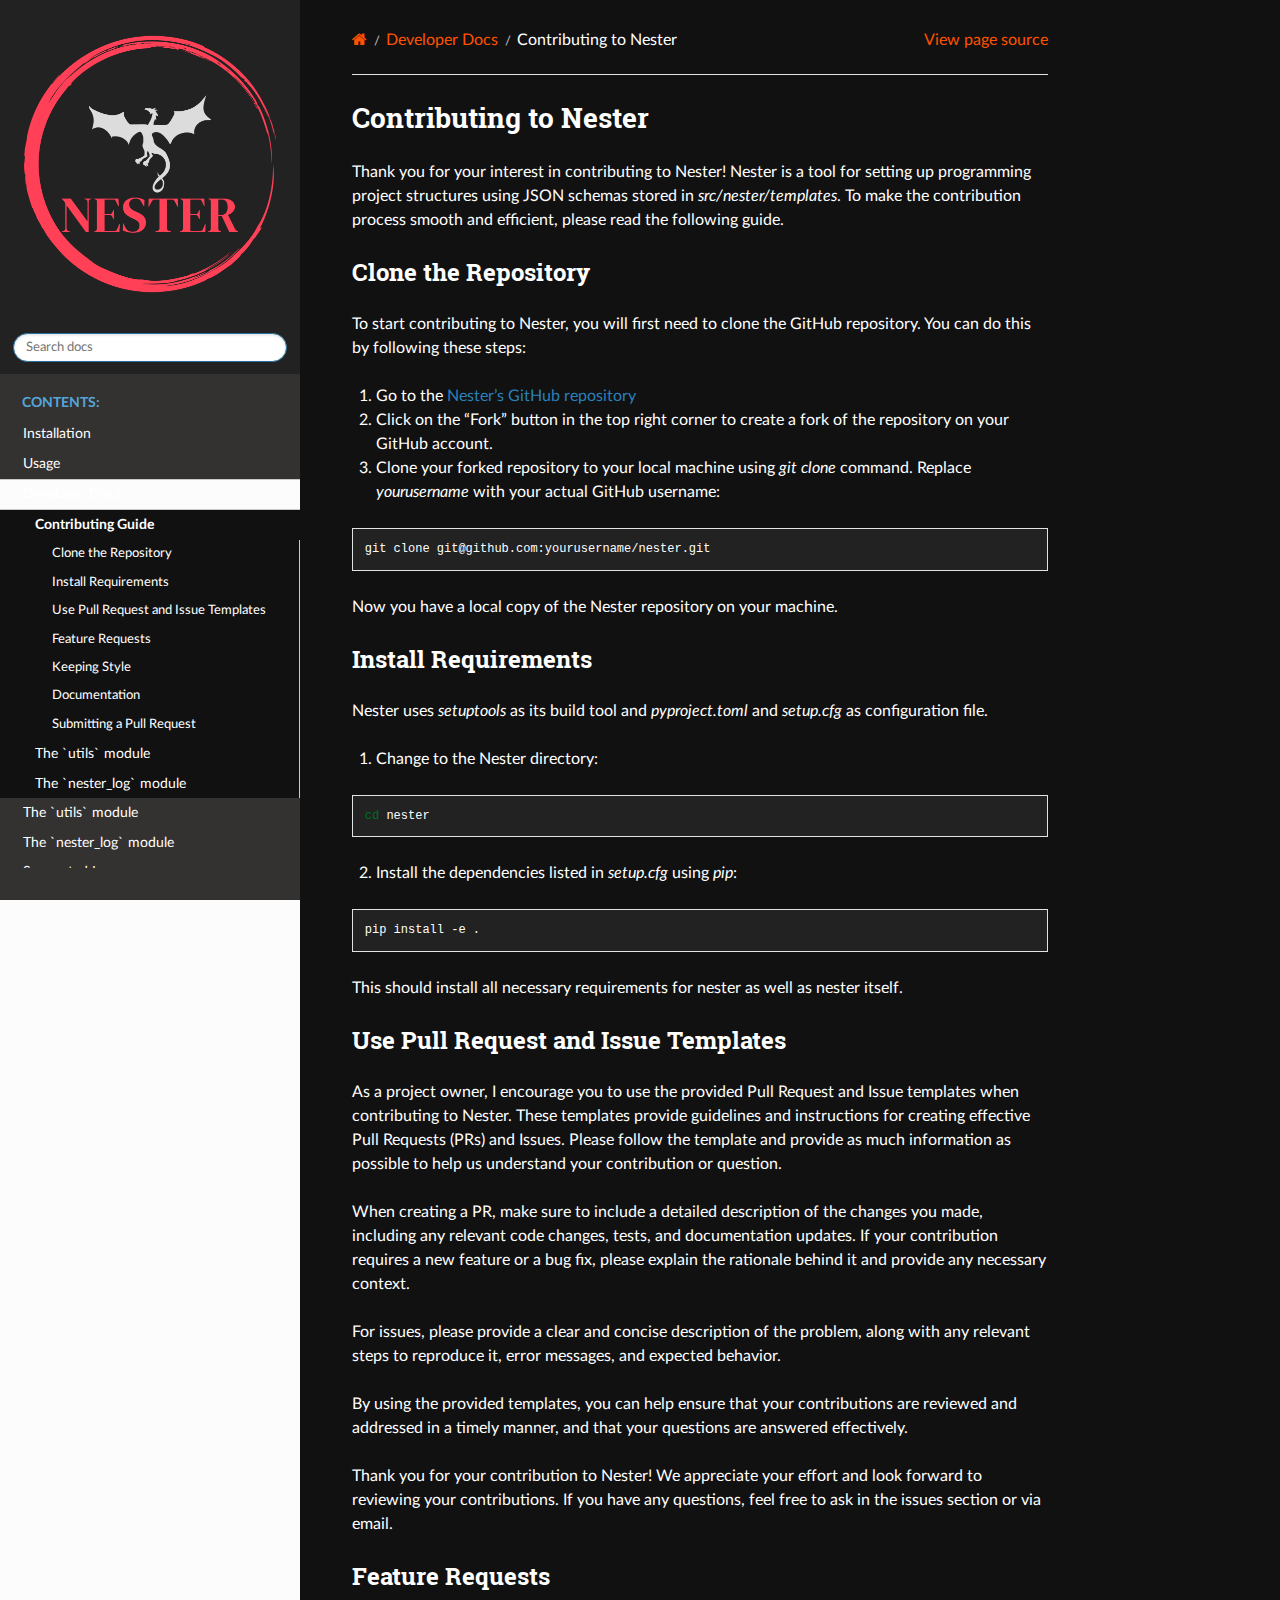
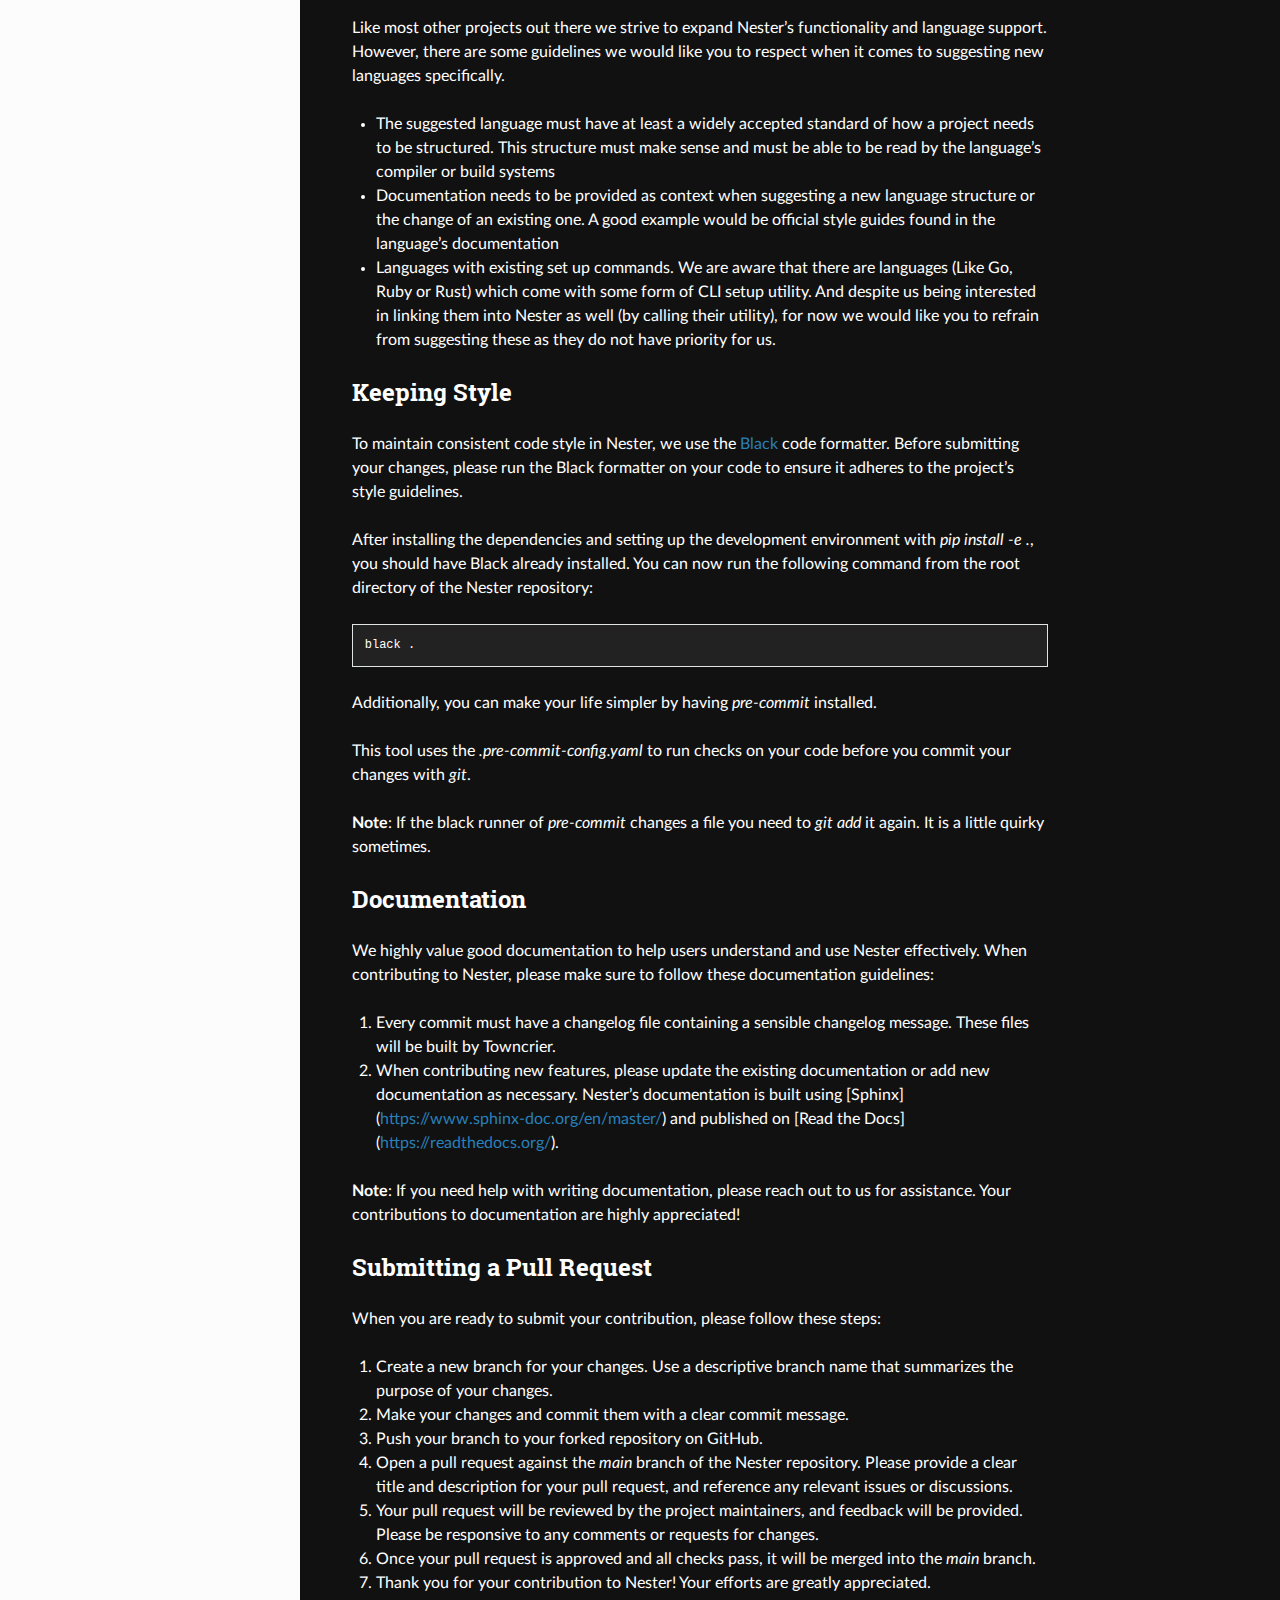
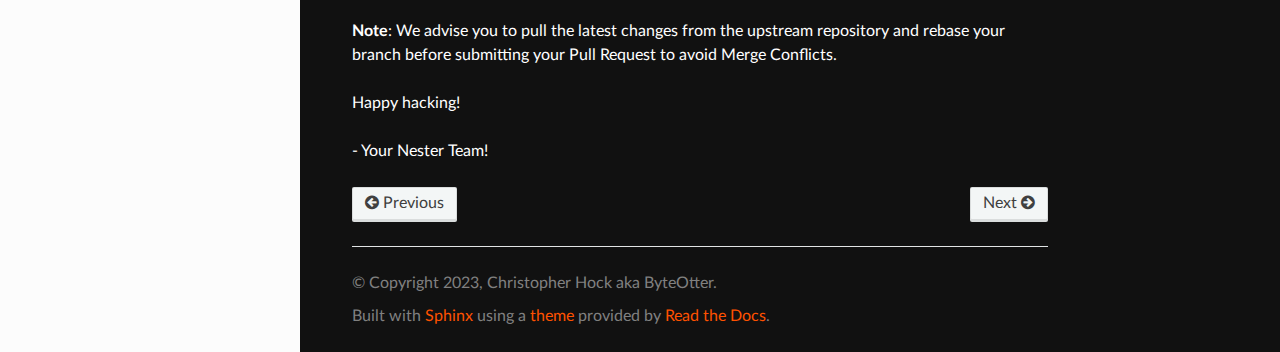
==== docs/_build/html/contributing.html @ 660e80e6 "update dev docs" ====
<!DOCTYPE html>
<html class="writer-html5" lang="en" >
<head>
  <meta charset="utf-8" /><meta name="generator" content="Docutils 0.18.1: http://docutils.sourceforge.net/" />

  <meta name="viewport" content="width=device-width, initial-scale=1.0" />
  <title>Contributing to Nester &mdash; Nester  documentation</title>
      <link rel="stylesheet" href="_static/pygments.css" type="text/css" />
      <link rel="stylesheet" href="_static/css/theme.css" type="text/css" />
      <link rel="stylesheet" href="_static/css/custom.css" type="text/css" />
  <!--[if lt IE 9]>
    <script src="_static/js/html5shiv.min.js"></script>
  <![endif]-->
  
        <script data-url_root="./" id="documentation_options" src="_static/documentation_options.js"></script>
        <script src="_static/doctools.js"></script>
        <script src="_static/sphinx_highlight.js"></script>
    <script src="_static/js/theme.js"></script>
    <link rel="index" title="Index" href="genindex.html" />
    <link rel="search" title="Search" href="search.html" />
    <link rel="next" title="The Utils module" href="source/utils.html" />
    <link rel="prev" title="Developer Docs" href="dev_docs.html" /> 
</head>

<body class="wy-body-for-nav"> 
  <div class="wy-grid-for-nav">
    <nav data-toggle="wy-nav-shift" class="wy-nav-side">
      <div class="wy-side-scroll">
        <div class="wy-side-nav-search" >

          
          
          <a href="index.html">
            
              <img src="_static/index_logo.png" class="logo" alt="Logo"/>
          </a>
<div role="search">
  <form id="rtd-search-form" class="wy-form" action="search.html" method="get">
    <input type="text" name="q" placeholder="Search docs" aria-label="Search docs" />
    <input type="hidden" name="check_keywords" value="yes" />
    <input type="hidden" name="area" value="default" />
  </form>
</div>
        </div><div class="wy-menu wy-menu-vertical" data-spy="affix" role="navigation" aria-label="Navigation menu">
              <p class="caption" role="heading"><span class="caption-text">Contents:</span></p>
<ul class="current">
<li class="toctree-l1"><a class="reference internal" href="installation_guide.html">Installation</a></li>
<li class="toctree-l1"><a class="reference internal" href="usage_guide.html">Usage</a></li>
<li class="toctree-l1 current"><a class="reference internal" href="dev_docs.html">Developer Docs</a><ul class="current">
<li class="toctree-l2 current"><a class="current reference internal" href="#"> Contributing Guide</a><ul>
<li class="toctree-l3"><a class="reference internal" href="#clone-the-repository">Clone the Repository</a></li>
<li class="toctree-l3"><a class="reference internal" href="#install-requirements">Install Requirements</a></li>
<li class="toctree-l3"><a class="reference internal" href="#use-pull-request-and-issue-templates">Use Pull Request and Issue Templates</a></li>
<li class="toctree-l3"><a class="reference internal" href="#feature-requests">Feature Requests</a></li>
<li class="toctree-l3"><a class="reference internal" href="#keeping-style">Keeping Style</a></li>
<li class="toctree-l3"><a class="reference internal" href="#documentation">Documentation</a></li>
<li class="toctree-l3"><a class="reference internal" href="#submitting-a-pull-request">Submitting a Pull Request</a></li>
</ul>
</li>
<li class="toctree-l2"><a class="reference internal" href="source/utils.html"> The `utils` module</a></li>
<li class="toctree-l2"><a class="reference internal" href="source/logging.html"> The `nester_log` module</a></li>
</ul>
</li>
<li class="toctree-l1"><a class="reference internal" href="source/utils.html">   The `utils` module</a></li>
<li class="toctree-l1"><a class="reference internal" href="source/logging.html">   The `nester_log` module</a></li>
<li class="toctree-l1"><a class="reference internal" href="supported_languages.html">Supported Languages</a></li>
</ul>

        </div>
      </div>
    </nav>

    <section data-toggle="wy-nav-shift" class="wy-nav-content-wrap"><nav class="wy-nav-top" aria-label="Mobile navigation menu" >
          <i data-toggle="wy-nav-top" class="fa fa-bars"></i>
          <a href="index.html">Nester</a>
      </nav>

      <div class="wy-nav-content">
        <div class="rst-content">
          <div role="navigation" aria-label="Page navigation">
  <ul class="wy-breadcrumbs">
      <li><a href="index.html" class="icon icon-home" aria-label="Home"></a></li>
          <li class="breadcrumb-item"><a href="dev_docs.html">Developer Docs</a></li>
      <li class="breadcrumb-item active">Contributing to Nester</li>
      <li class="wy-breadcrumbs-aside">
            <a href="_sources/contributing.rst.txt" rel="nofollow"> View page source</a>
      </li>
  </ul>
  <hr/>
</div>
          <div role="main" class="document" itemscope="itemscope" itemtype="http://schema.org/Article">
           <div itemprop="articleBody">
             
  <section id="contributing-to-nester">
<span id="nester-contributing"></span><h1>Contributing to Nester<a class="headerlink" href="#contributing-to-nester" title="Permalink to this heading"></a></h1>
<p>Thank you for your interest in contributing to Nester! Nester is a tool for setting up programming project structures using JSON schemas stored in <cite>src/nester/templates</cite>. To make the contribution process smooth and efficient, please read the following guide.</p>
<section id="clone-the-repository">
<h2>Clone the Repository<a class="headerlink" href="#clone-the-repository" title="Permalink to this heading"></a></h2>
<p>To start contributing to Nester, you will first need to clone the GitHub repository. You can do this by following these steps:</p>
<ol class="arabic simple">
<li><p>Go to the <a class="reference external" href="https://github.com/ByteOtter/nester">Nester’s GitHub repository</a></p></li>
<li><p>Click on the “Fork” button in the top right corner to create a fork of the repository on your GitHub account.</p></li>
<li><p>Clone your forked repository to your local machine using <cite>git clone</cite> command. Replace <cite>yourusername</cite> with your actual GitHub username:</p></li>
</ol>
<div class="highlight-bash notranslate"><div class="highlight"><pre><span></span>git<span class="w"> </span>clone<span class="w"> </span>git@github.com:yourusername/nester.git
</pre></div>
</div>
<p>Now you have a local copy of the Nester repository on your machine.</p>
</section>
<section id="install-requirements">
<h2>Install Requirements<a class="headerlink" href="#install-requirements" title="Permalink to this heading"></a></h2>
<p>Nester uses <cite>setuptools</cite> as its build tool and <cite>pyproject.toml</cite> and <cite>setup.cfg</cite> as configuration file.</p>
<ol class="arabic simple">
<li><p>Change to the Nester directory:</p></li>
</ol>
<div class="highlight-shell notranslate"><div class="highlight"><pre><span></span><span class="nb">cd</span><span class="w"> </span>nester
</pre></div>
</div>
<ol class="arabic simple" start="2">
<li><p>Install the dependencies listed in <cite>setup.cfg</cite> using <cite>pip</cite>:</p></li>
</ol>
<div class="highlight-shell notranslate"><div class="highlight"><pre><span></span>pip<span class="w"> </span>install<span class="w"> </span>-e<span class="w"> </span>.
</pre></div>
</div>
<p>This should install all necessary requirements for nester as well as nester itself.</p>
</section>
<section id="use-pull-request-and-issue-templates">
<h2>Use Pull Request and Issue Templates<a class="headerlink" href="#use-pull-request-and-issue-templates" title="Permalink to this heading"></a></h2>
<p>As a project owner, I encourage you to use the provided Pull Request and Issue templates when contributing to Nester. These templates provide guidelines and instructions for creating effective Pull Requests (PRs) and Issues. Please follow the template and provide as much information as possible to help us understand your contribution or question.</p>
<p>When creating a PR, make sure to include a detailed description of the changes you made, including any relevant code changes, tests, and documentation updates. If your contribution requires a new feature or a bug fix, please explain the rationale behind it and provide any necessary context.</p>
<p>For issues, please provide a clear and concise description of the problem, along with any relevant steps to reproduce it, error messages, and expected behavior.</p>
<p>By using the provided templates, you can help ensure that your contributions are reviewed and addressed in a timely manner, and that your questions are answered effectively.</p>
<p>Thank you for your contribution to Nester! We appreciate your effort and look forward to reviewing your contributions. If you have any questions, feel free to ask in the issues section or via email.</p>
</section>
<section id="feature-requests">
<h2>Feature Requests<a class="headerlink" href="#feature-requests" title="Permalink to this heading"></a></h2>
<p>Like most other projects out there we strive to expand Nester’s functionality and language support. However, there are some guidelines we would like you to respect when it comes to suggesting new languages specifically.</p>
<ul class="simple">
<li><p>The suggested language must have at least a widely accepted standard of how a project needs to be structured. This structure must make sense and must be able to be read by the language’s compiler or build systems</p></li>
<li><p>Documentation needs to be provided as context when suggesting a new language structure or the change of an existing one. A good example would be official style guides found in the language’s documentation</p></li>
<li><p>Languages with existing set up commands. We are aware that there are languages (Like Go, Ruby or Rust) which come with some form of CLI setup utility. And despite us being interested in linking them into Nester as well (by calling their utility), for now we would like you to refrain from suggesting these as they do not have priority for us.</p></li>
</ul>
</section>
<section id="keeping-style">
<h2>Keeping Style<a class="headerlink" href="#keeping-style" title="Permalink to this heading"></a></h2>
<p>To maintain consistent code style in Nester, we use the <a class="reference external" href="https://black.readthedocs.io/en/stable/index.html">Black</a> code formatter. Before submitting your changes, please run the Black formatter on your code to ensure it adheres to the project’s style guidelines.</p>
<p>After installing the dependencies and setting up the development environment with <cite>pip install -e .</cite>, you should have Black already installed. You can now run the following command from the root directory of the Nester repository:</p>
<div class="highlight-shell notranslate"><div class="highlight"><pre><span></span>black<span class="w"> </span>.
</pre></div>
</div>
<p>Additionally, you can make your life simpler by having <cite>pre-commit</cite> installed.</p>
<p>This tool uses the <cite>.pre-commit-config.yaml</cite> to run checks on your code before you commit your changes with <cite>git</cite>.</p>
<p><strong>Note</strong>: If the black runner of <cite>pre-commit</cite> changes a file you need to <cite>git add</cite> it again. It is a little quirky sometimes.</p>
</section>
<section id="documentation">
<h2>Documentation<a class="headerlink" href="#documentation" title="Permalink to this heading"></a></h2>
<p>We highly value good documentation to help users understand and use Nester effectively. When contributing to Nester, please make sure to follow these documentation guidelines:</p>
<ol class="arabic simple">
<li><p>Every commit must have a changelog file containing a sensible changelog message. These files will be built by Towncrier.</p></li>
<li><p>When contributing new features, please update the existing documentation or add new documentation as necessary. Nester’s documentation is built using [Sphinx](<a class="reference external" href="https://www.sphinx-doc.org/en/master/">https://www.sphinx-doc.org/en/master/</a>) and published on [Read the Docs](<a class="reference external" href="https://readthedocs.org/">https://readthedocs.org/</a>).</p></li>
</ol>
<p><strong>Note</strong>: If you need help with writing documentation, please reach out to us for assistance. Your contributions to documentation are highly appreciated!</p>
</section>
<section id="submitting-a-pull-request">
<h2>Submitting a Pull Request<a class="headerlink" href="#submitting-a-pull-request" title="Permalink to this heading"></a></h2>
<p>When you are ready to submit your contribution, please follow these steps:</p>
<ol class="arabic simple">
<li><p>Create a new branch for your changes. Use a descriptive branch name that summarizes the purpose of your changes.</p></li>
<li><p>Make your changes and commit them with a clear commit message.</p></li>
<li><p>Push your branch to your forked repository on GitHub.</p></li>
<li><p>Open a pull request against the <cite>main</cite> branch of the Nester repository. Please provide a clear title and description for your pull request, and reference any relevant issues or discussions.</p></li>
<li><p>Your pull request will be reviewed by the project maintainers, and feedback will be provided. Please be responsive to any comments or requests for changes.</p></li>
<li><p>Once your pull request is approved and all checks pass, it will be merged into the <cite>main</cite> branch.</p></li>
<li><p>Thank you for your contribution to Nester! Your efforts are greatly appreciated.</p></li>
</ol>
<p><strong>Note</strong>: We advise you to pull the latest changes from the upstream repository and rebase your branch before submitting your Pull Request to avoid Merge Conflicts.</p>
<p>Happy hacking!</p>
<p>- Your Nester Team!</p>
</section>
</section>


           </div>
          </div>
          <footer><div class="rst-footer-buttons" role="navigation" aria-label="Footer">
        <a href="dev_docs.html" class="btn btn-neutral float-left" title="Developer Docs" accesskey="p" rel="prev"><span class="fa fa-arrow-circle-left" aria-hidden="true"></span> Previous</a>
        <a href="source/utils.html" class="btn btn-neutral float-right" title="The Utils module" accesskey="n" rel="next">Next <span class="fa fa-arrow-circle-right" aria-hidden="true"></span></a>
    </div>

  <hr/>

  <div role="contentinfo">
    <p>&#169; Copyright 2023, Christopher Hock aka ByteOtter.</p>
  </div>

  Built with <a href="https://www.sphinx-doc.org/">Sphinx</a> using a
    <a href="https://github.com/readthedocs/sphinx_rtd_theme">theme</a>
    provided by <a href="https://readthedocs.org">Read the Docs</a>.
   

</footer>
        </div>
      </div>
    </section>
  </div>
  <script>
      jQuery(function () {
          SphinxRtdTheme.Navigation.enable(true);
      });
  </script> 

</body>
</html>
---- docs/_build/html/_static/pygments.css ----
pre { line-height: 125%; }
td.linenos .normal { color: inherit; background-color: transparent; padding-left: 5px; padding-right: 5px; }
span.linenos { color: inherit; background-color: transparent; padding-left: 5px; padding-right: 5px; }
td.linenos .special { color: #000000; background-color: #ffffc0; padding-left: 5px; padding-right: 5px; }
span.linenos.special { color: #000000; background-color: #ffffc0; padding-left: 5px; padding-right: 5px; }
.highlight .hll { background-color: #ffffcc }
.highlight { background: #eeffcc; }
.highlight .c { color: #408090; font-style: italic } /* Comment */
.highlight .err { border: 1px solid #FF0000 } /* Error */
.highlight .k { color: #007020; font-weight: bold } /* Keyword */
.highlight .o { color: #666666 } /* Operator */
.highlight .ch { color: #408090; font-style: italic } /* Comment.Hashbang */
.highlight .cm { color: #408090; font-style: italic } /* Comment.Multiline */
.highlight .cp { color: #007020 } /* Comment.Preproc */
.highlight .cpf { color: #408090; font-style: italic } /* Comment.PreprocFile */
.highlight .c1 { color: #408090; font-style: italic } /* Comment.Single */
.highlight .cs { color: #408090; background-color: #fff0f0 } /* Comment.Special */
.highlight .gd { color: #A00000 } /* Generic.Deleted */
.highlight .ge { font-style: italic } /* Generic.Emph */
.highlight .gr { color: #FF0000 } /* Generic.Error */
.highlight .gh { color: #000080; font-weight: bold } /* Generic.Heading */
.highlight .gi { color: #00A000 } /* Generic.Inserted */
.highlight .go { color: #333333 } /* Generic.Output */
.highlight .gp { color: #c65d09; font-weight: bold } /* Generic.Prompt */
.highlight .gs { font-weight: bold } /* Generic.Strong */
.highlight .gu { color: #800080; font-weight: bold } /* Generic.Subheading */
.highlight .gt { color: #0044DD } /* Generic.Traceback */
.highlight .kc { color: #007020; font-weight: bold } /* Keyword.Constant */
.highlight .kd { color: #007020; font-weight: bold } /* Keyword.Declaration */
.highlight .kn { color: #007020; font-weight: bold } /* Keyword.Namespace */
.highlight .kp { color: #007020 } /* Keyword.Pseudo */
.highlight .kr { color: #007020; font-weight: bold } /* Keyword.Reserved */
.highlight .kt { color: #902000 } /* Keyword.Type */
.highlight .m { color: #208050 } /* Literal.Number */
.highlight .s { color: #4070a0 } /* Literal.String */
.highlight .na { color: #4070a0 } /* Name.Attribute */
.highlight .nb { color: #007020 } /* Name.Builtin */
.highlight .nc { color: #0e84b5; font-weight: bold } /* Name.Class */
.highlight .no { color: #60add5 } /* Name.Constant */
.highlight .nd { color: #555555; font-weight: bold } /* Name.Decorator */
.highlight .ni { color: #d55537; font-weight: bold } /* Name.Entity */
.highlight .ne { color: #007020 } /* Name.Exception */
.highlight .nf { color: #06287e } /* Name.Function */
.highlight .nl { color: #002070; font-weight: bold } /* Name.Label */
.highlight .nn { color: #0e84b5; font-weight: bold } /* Name.Namespace */
.highlight .nt { color: #062873; font-weight: bold } /* Name.Tag */
.highlight .nv { color: #bb60d5 } /* Name.Variable */
.highlight .ow { color: #007020; font-weight: bold } /* Operator.Word */
.highlight .w { color: #bbbbbb } /* Text.Whitespace */
.highlight .mb { color: #208050 } /* Literal.Number.Bin */
.highlight .mf { color: #208050 } /* Literal.Number.Float */
.highlight .mh { color: #208050 } /* Literal.Number.Hex */
.highlight .mi { color: #208050 } /* Literal.Number.Integer */
.highlight .mo { color: #208050 } /* Literal.Number.Oct */
.highlight .sa { color: #4070a0 } /* Literal.String.Affix */
.highlight .sb { color: #4070a0 } /* Literal.String.Backtick */
.highlight .sc { color: #4070a0 } /* Literal.String.Char */
.highlight .dl { color: #4070a0 } /* Literal.String.Delimiter */
.highlight .sd { color: #4070a0; font-style: italic } /* Literal.String.Doc */
.highlight .s2 { color: #4070a0 } /* Literal.String.Double */
.highlight .se { color: #4070a0; font-weight: bold } /* Literal.String.Escape */
.highlight .sh { color: #4070a0 } /* Literal.String.Heredoc */
.highlight .si { color: #70a0d0; font-style: italic } /* Literal.String.Interpol */
.highlight .sx { color: #c65d09 } /* Literal.String.Other */
.highlight .sr { color: #235388 } /* Literal.String.Regex */
.highlight .s1 { color: #4070a0 } /* Literal.String.Single */
.highlight .ss { color: #517918 } /* Literal.String.Symbol */
.highlight .bp { color: #007020 } /* Name.Builtin.Pseudo */
.highlight .fm { color: #06287e } /* Name.Function.Magic */
.highlight .vc { color: #bb60d5 } /* Name.Variable.Class */
.highlight .vg { color: #bb60d5 } /* Name.Variable.Global */
.highlight .vi { color: #bb60d5 } /* Name.Variable.Instance */
.highlight .vm { color: #bb60d5 } /* Name.Variable.Magic */
.highlight .il { color: #208050 } /* Literal.Number.Integer.Long */
---- docs/_build/html/_static/css/theme.css ----
html{box-sizing:border-box}*,:after,:before{box-sizing:inherit}article,aside,details,figcaption,figure,footer,header,hgroup,nav,section{display:block}audio,canvas,video{display:inline-block;*display:inline;*zoom:1}[hidden],audio:not([controls]){display:none}*{-webkit-box-sizing:border-box;-moz-box-sizing:border-box;box-sizing:border-box}html{font-size:100%;-webkit-text-size-adjust:100%;-ms-text-size-adjust:100%}body{margin:0}a:active,a:hover{outline:0}abbr[title]{border-bottom:1px dotted}b,strong{font-weight:700}blockquote{margin:0}dfn{font-style:italic}ins{background:#ff9;text-decoration:none}ins,mark{color:#000}mark{background:#ff0;font-style:italic;font-weight:700}.rst-content code,.rst-content tt,code,kbd,pre,samp{font-family:monospace,serif;_font-family:courier new,monospace;font-size:1em}pre{white-space:pre}q{quotes:none}q:after,q:before{content:"";content:none}small{font-size:85%}sub,sup{font-size:75%;line-height:0;position:relative;vertical-align:baseline}sup{top:-.5em}sub{bottom:-.25em}dl,ol,ul{margin:0;padding:0;list-style:none;list-style-image:none}li{list-style:none}dd{margin:0}img{border:0;-ms-interpolation-mode:bicubic;vertical-align:middle;max-width:100%}svg:not(:root){overflow:hidden}figure,form{margin:0}label{cursor:pointer}button,input,select,textarea{font-size:100%;margin:0;vertical-align:baseline;*vertical-align:middle}button,input{line-height:normal}button,input[type=button],input[type=reset],input[type=submit]{cursor:pointer;-webkit-appearance:button;*overflow:visible}button[disabled],input[disabled]{cursor:default}input[type=search]{-webkit-appearance:textfield;-moz-box-sizing:content-box;-webkit-box-sizing:content-box;box-sizing:content-box}textarea{resize:vertical}table{border-collapse:collapse;border-spacing:0}td{vertical-align:top}.chromeframe{margin:.2em 0;background:#ccc;color:#000;padding:.2em 0}.ir{display:block;border:0;text-indent:-999em;overflow:hidden;background-color:transparent;background-repeat:no-repeat;text-align:left;direction:ltr;*line-height:0}.ir br{display:none}.hidden{display:none!important;visibility:hidden}.visuallyhidden{border:0;clip:rect(0 0 0 0);height:1px;margin:-1px;overflow:hidden;padding:0;position:absolute;width:1px}.visuallyhidden.focusable:active,.visuallyhidden.focusable:focus{clip:auto;height:auto;margin:0;overflow:visible;position:static;width:auto}.invisible{visibility:hidden}.relative{position:relative}big,small{font-size:100%}@media print{body,html,section{background:none!important}*{box-shadow:none!important;text-shadow:none!important;filter:none!important;-ms-filter:none!important}a,a:visited{text-decoration:underline}.ir a:after,a[href^="#"]:after,a[href^="javascript:"]:after{content:""}blockquote,pre{page-break-inside:avoid}thead{display:table-header-group}img,tr{page-break-inside:avoid}img{max-width:100%!important}@page{margin:.5cm}.rst-content .toctree-wrapper>p.caption,h2,h3,p{orphans:3;widows:3}.rst-content .toctree-wrapper>p.caption,h2,h3{page-break-after:avoid}}.btn,.fa:before,.icon:before,.rst-content .admonition,.rst-content .admonition-title:before,.rst-content .admonition-todo,.rst-content .attention,.rst-content .caution,.rst-content .code-block-caption .headerlink:before,.rst-content .danger,.rst-content .eqno .headerlink:before,.rst-content .error,.rst-content .hint,.rst-content .important,.rst-content .note,.rst-content .seealso,.rst-content .tip,.rst-content .warning,.rst-content code.download span:first-child:before,.rst-content dl dt .headerlink:before,.rst-content h1 .headerlink:before,.rst-content h2 .headerlink:before,.rst-content h3 .headerlink:before,.rst-content h4 .headerlink:before,.rst-content h5 .headerlink:before,.rst-content h6 .headerlink:before,.rst-content p.caption .headerlink:before,.rst-content p .headerlink:before,.rst-content table>caption .headerlink:before,.rst-content tt.download span:first-child:before,.wy-alert,.wy-dropdown .caret:before,.wy-inline-validate.wy-inline-validate-danger .wy-input-context:before,.wy-inline-validate.wy-inline-validate-info .wy-input-context:before,.wy-inline-validate.wy-inline-validate-success .wy-input-context:before,.wy-inline-validate.wy-inline-validate-warning .wy-input-context:before,.wy-menu-vertical li.current>a button.toctree-expand:before,.wy-menu-vertical li.on a button.toctree-expand:before,.wy-menu-vertical li button.toctree-expand:before,input[type=color],input[type=date],input[type=datetime-local],input[type=datetime],input[type=email],input[type=month],input[type=number],input[type=password],input[type=search],input[type=tel],input[type=text],input[type=time],input[type=url],input[type=week],select,textarea{-webkit-font-smoothing:antialiased}.clearfix{*zoom:1}.clearfix:after,.clearfix:before{display:table;content:""}.clearfix:after{clear:both}/*!
 *  Font Awesome 4.7.0 by @davegandy - http://fontawesome.io - @fontawesome
 *  License - http://fontawesome.io/license (Font: SIL OFL 1.1, CSS: MIT License)
 */@font-face{font-family:FontAwesome;src:url(fonts/fontawesome-webfont.eot?674f50d287a8c48dc19ba404d20fe713);src:url(fonts/fontawesome-webfont.eot?674f50d287a8c48dc19ba404d20fe713?#iefix&v=4.7.0) format("embedded-opentype"),url(fonts/fontawesome-webfont.woff2?af7ae505a9eed503f8b8e6982036873e) format("woff2"),url(fonts/fontawesome-webfont.woff?fee66e712a8a08eef5805a46892932ad) format("woff"),url(fonts/fontawesome-webfont.ttf?b06871f281fee6b241d60582ae9369b9) format("truetype"),url(fonts/fontawesome-webfont.svg?912ec66d7572ff821749319396470bde#fontawesomeregular) format("svg");font-weight:400;font-style:normal}.fa,.icon,.rst-content .admonition-title,.rst-content .code-block-caption .headerlink,.rst-content .eqno .headerlink,.rst-content code.download span:first-child,.rst-content dl dt .headerlink,.rst-content h1 .headerlink,.rst-content h2 .headerlink,.rst-content h3 .headerlink,.rst-content h4 .headerlink,.rst-content h5 .headerlink,.rst-content h6 .headerlink,.rst-content p.caption .headerlink,.rst-content p .headerlink,.rst-content table>caption .headerlink,.rst-content tt.download span:first-child,.wy-menu-vertical li.current>a button.toctree-expand,.wy-menu-vertical li.on a button.toctree-expand,.wy-menu-vertical li button.toctree-expand{display:inline-block;font:normal normal normal 14px/1 FontAwesome;font-size:inherit;text-rendering:auto;-webkit-font-smoothing:antialiased;-moz-osx-font-smoothing:grayscale}.fa-lg{font-size:1.33333em;line-height:.75em;vertical-align:-15%}.fa-2x{font-size:2em}.fa-3x{font-size:3em}.fa-4x{font-size:4em}.fa-5x{font-size:5em}.fa-fw{width:1.28571em;text-align:center}.fa-ul{padding-left:0;margin-left:2.14286em;list-style-type:none}.fa-ul>li{position:relative}.fa-li{position:absolute;left:-2.14286em;width:2.14286em;top:.14286em;text-align:center}.fa-li.fa-lg{left:-1.85714em}.fa-border{padding:.2em .25em .15em;border:.08em solid #eee;border-radius:.1em}.fa-pull-left{float:left}.fa-pull-right{float:right}.fa-pull-left.icon,.fa.fa-pull-left,.rst-content .code-block-caption .fa-pull-left.headerlink,.rst-content .eqno .fa-pull-left.headerlink,.rst-content .fa-pull-left.admonition-title,.rst-content code.download span.fa-pull-left:first-child,.rst-content dl dt .fa-pull-left.headerlink,.rst-content h1 .fa-pull-left.headerlink,.rst-content h2 .fa-pull-left.headerlink,.rst-content h3 .fa-pull-left.headerlink,.rst-content h4 .fa-pull-left.headerlink,.rst-content h5 .fa-pull-left.headerlink,.rst-content h6 .fa-pull-left.headerlink,.rst-content p .fa-pull-left.headerlink,.rst-content table>caption .fa-pull-left.headerlink,.rst-content tt.download span.fa-pull-left:first-child,.wy-menu-vertical li.current>a button.fa-pull-left.toctree-expand,.wy-menu-vertical li.on a button.fa-pull-left.toctree-expand,.wy-menu-vertical li button.fa-pull-left.toctree-expand{margin-right:.3em}.fa-pull-right.icon,.fa.fa-pull-right,.rst-content .code-block-caption .fa-pull-right.headerlink,.rst-content .eqno .fa-pull-right.headerlink,.rst-content .fa-pull-right.admonition-title,.rst-content code.download span.fa-pull-right:first-child,.rst-content dl dt .fa-pull-right.headerlink,.rst-content h1 .fa-pull-right.headerlink,.rst-content h2 .fa-pull-right.headerlink,.rst-content h3 .fa-pull-right.headerlink,.rst-content h4 .fa-pull-right.headerlink,.rst-content h5 .fa-pull-right.headerlink,.rst-content h6 .fa-pull-right.headerlink,.rst-content p .fa-pull-right.headerlink,.rst-content table>caption .fa-pull-right.headerlink,.rst-content tt.download span.fa-pull-right:first-child,.wy-menu-vertical li.current>a button.fa-pull-right.toctree-expand,.wy-menu-vertical li.on a button.fa-pull-right.toctree-expand,.wy-menu-vertical li button.fa-pull-right.toctree-expand{margin-left:.3em}.pull-right{float:right}.pull-left{float:left}.fa.pull-left,.pull-left.icon,.rst-content .code-block-caption .pull-left.headerlink,.rst-content .eqno .pull-left.headerlink,.rst-content .pull-left.admonition-title,.rst-content code.download span.pull-left:first-child,.rst-content dl dt .pull-left.headerlink,.rst-content h1 .pull-left.headerlink,.rst-content h2 .pull-left.headerlink,.rst-content h3 .pull-left.headerlink,.rst-content h4 .pull-left.headerlink,.rst-content h5 .pull-left.headerlink,.rst-content h6 .pull-left.headerlink,.rst-content p .pull-left.headerlink,.rst-content table>caption .pull-left.headerlink,.rst-content tt.download span.pull-left:first-child,.wy-menu-vertical li.current>a button.pull-left.toctree-expand,.wy-menu-vertical li.on a button.pull-left.toctree-expand,.wy-menu-vertical li button.pull-left.toctree-expand{margin-right:.3em}.fa.pull-right,.pull-right.icon,.rst-content .code-block-caption .pull-right.headerlink,.rst-content .eqno .pull-right.headerlink,.rst-content .pull-right.admonition-title,.rst-content code.download span.pull-right:first-child,.rst-content dl dt .pull-right.headerlink,.rst-content h1 .pull-right.headerlink,.rst-content h2 .pull-right.headerlink,.rst-content h3 .pull-right.headerlink,.rst-content h4 .pull-right.headerlink,.rst-content h5 .pull-right.headerlink,.rst-content h6 .pull-right.headerlink,.rst-content p .pull-right.headerlink,.rst-content table>caption .pull-right.headerlink,.rst-content tt.download span.pull-right:first-child,.wy-menu-vertical li.current>a button.pull-right.toctree-expand,.wy-menu-vertical li.on a button.pull-right.toctree-expand,.wy-menu-vertical li button.pull-right.toctree-expand{margin-left:.3em}.fa-spin{-webkit-animation:fa-spin 2s linear infinite;animation:fa-spin 2s linear infinite}.fa-pulse{-webkit-animation:fa-spin 1s steps(8) infinite;animation:fa-spin 1s steps(8) infinite}@-webkit-keyframes fa-spin{0%{-webkit-transform:rotate(0deg);transform:rotate(0deg)}to{-webkit-transform:rotate(359deg);transform:rotate(359deg)}}@keyframes fa-spin{0%{-webkit-transform:rotate(0deg);transform:rotate(0deg)}to{-webkit-transform:rotate(359deg);transform:rotate(359deg)}}.fa-rotate-90{-ms-filter:"progid:DXImageTransform.Microsoft.BasicImage(rotation=1)";-webkit-transform:rotate(90deg);-ms-transform:rotate(90deg);transform:rotate(90deg)}.fa-rotate-180{-ms-filter:"progid:DXImageTransform.Microsoft.BasicImage(rotation=2)";-webkit-transform:rotate(180deg);-ms-transform:rotate(180deg);transform:rotate(180deg)}.fa-rotate-270{-ms-filter:"progid:DXImageTransform.Microsoft.BasicImage(rotation=3)";-webkit-transform:rotate(270deg);-ms-transform:rotate(270deg);transform:rotate(270deg)}.fa-flip-horizontal{-ms-filter:"progid:DXImageTransform.Microsoft.BasicImage(rotation=0, mirror=1)";-webkit-transform:scaleX(-1);-ms-transform:scaleX(-1);transform:scaleX(-1)}.fa-flip-vertical{-ms-filter:"progid:DXImageTransform.Microsoft.BasicImage(rotation=2, mirror=1)";-webkit-transform:scaleY(-1);-ms-transform:scaleY(-1);transform:scaleY(-1)}:root .fa-flip-horizontal,:root .fa-flip-vertical,:root .fa-rotate-90,:root .fa-rotate-180,:root .fa-rotate-270{filter:none}.fa-stack{position:relative;display:inline-block;width:2em;height:2em;line-height:2em;vertical-align:middle}.fa-stack-1x,.fa-stack-2x{position:absolute;left:0;width:100%;text-align:center}.fa-stack-1x{line-height:inherit}.fa-stack-2x{font-size:2em}.fa-inverse{color:#fff}.fa-glass:before{content:""}.fa-music:before{content:""}.fa-search:before,.icon-search:before{content:""}.fa-envelope-o:before{content:""}.fa-heart:before{content:""}.fa-star:before{content:""}.fa-star-o:before{content:""}.fa-user:before{content:""}.fa-film:before{content:""}.fa-th-large:before{content:""}.fa-th:before{content:""}.fa-th-list:before{content:""}.fa-check:before{content:""}.fa-close:before,.fa-remove:before,.fa-times:before{content:""}.fa-search-plus:before{content:""}.fa-search-minus:before{content:""}.fa-power-off:before{content:""}.fa-signal:before{content:""}.fa-cog:before,.fa-gear:before{content:""}.fa-trash-o:before{content:""}.fa-home:before,.icon-home:before{content:""}.fa-file-o:before{content:""}.fa-clock-o:before{content:""}.fa-road:before{content:""}.fa-download:before,.rst-content code.download span:first-child:before,.rst-content tt.download span:first-child:before{content:""}.fa-arrow-circle-o-down:before{content:""}.fa-arrow-circle-o-up:before{content:""}.fa-inbox:before{content:""}.fa-play-circle-o:before{content:""}.fa-repeat:before,.fa-rotate-right:before{content:""}.fa-refresh:before{content:""}.fa-list-alt:before{content:""}.fa-lock:before{content:""}.fa-flag:before{content:""}.fa-headphones:before{content:""}.fa-volume-off:before{content:""}.fa-volume-down:before{content:""}.fa-volume-up:before{content:""}.fa-qrcode:before{content:""}.fa-barcode:before{content:""}.fa-tag:before{content:""}.fa-tags:before{content:""}.fa-book:before,.icon-book:before{content:""}.fa-bookmark:before{content:""}.fa-print:before{content:""}.fa-camera:before{content:""}.fa-font:before{content:""}.fa-bold:before{content:""}.fa-italic:before{content:""}.fa-text-height:before{content:""}.fa-text-width:before{content:""}.fa-align-left:before{content:""}.fa-align-center:before{content:""}.fa-align-right:before{content:""}.fa-align-justify:before{content:""}.fa-list:before{content:""}.fa-dedent:before,.fa-outdent:before{content:""}.fa-indent:before{content:""}.fa-video-camera:before{content:""}.fa-image:before,.fa-photo:before,.fa-picture-o:before{content:""}.fa-pencil:before{content:""}.fa-map-marker:before{content:""}.fa-adjust:before{content:""}.fa-tint:before{content:""}.fa-edit:before,.fa-pencil-square-o:before{content:""}.fa-share-square-o:before{content:""}.fa-check-square-o:before{content:""}.fa-arrows:before{content:""}.fa-step-backward:before{content:""}.fa-fast-backward:before{content:""}.fa-backward:before{content:""}.fa-play:before{content:""}.fa-pause:before{content:""}.fa-stop:before{content:""}.fa-forward:before{content:""}.fa-fast-forward:before{content:""}.fa-step-forward:before{content:""}.fa-eject:before{content:""}.fa-chevron-left:before{content:""}.fa-chevron-right:before{content:""}.fa-plus-circle:before{content:""}.fa-minus-circle:before{content:""}.fa-times-circle:before,.wy-inline-validate.wy-inline-validate-danger .wy-input-context:before{content:""}.fa-check-circle:before,.wy-inline-validate.wy-inline-validate-success .wy-input-context:before{content:""}.fa-question-circle:before{content:""}.fa-info-circle:before{content:""}.fa-crosshairs:before{content:""}.fa-times-circle-o:before{content:""}.fa-check-circle-o:before{content:""}.fa-ban:before{content:""}.fa-arrow-left:before{content:""}.fa-arrow-right:before{content:""}.fa-arrow-up:before{content:""}.fa-arrow-down:before{content:""}.fa-mail-forward:before,.fa-share:before{content:""}.fa-expand:before{content:""}.fa-compress:before{content:""}.fa-plus:before{content:""}.fa-minus:before{content:""}.fa-asterisk:before{content:""}.fa-exclamation-circle:before,.rst-content .admonition-title:before,.wy-inline-validate.wy-inline-validate-info .wy-input-context:before,.wy-inline-validate.wy-inline-validate-warning .wy-input-context:before{content:""}.fa-gift:before{content:""}.fa-leaf:before{content:""}.fa-fire:before,.icon-fire:before{content:""}.fa-eye:before{content:""}.fa-eye-slash:before{content:""}.fa-exclamation-triangle:before,.fa-warning:before{content:""}.fa-plane:before{content:""}.fa-calendar:before{content:""}.fa-random:before{content:""}.fa-comment:before{content:""}.fa-magnet:before{content:""}.fa-chevron-up:before{content:""}.fa-chevron-down:before{content:""}.fa-retweet:before{content:""}.fa-shopping-cart:before{content:""}.fa-folder:before{content:""}.fa-folder-open:before{content:""}.fa-arrows-v:before{content:""}.fa-arrows-h:before{content:""}.fa-bar-chart-o:before,.fa-bar-chart:before{content:""}.fa-twitter-square:before{content:""}.fa-facebook-square:before{content:""}.fa-camera-retro:before{content:""}.fa-key:before{content:""}.fa-cogs:before,.fa-gears:before{content:""}.fa-comments:before{content:""}.fa-thumbs-o-up:before{content:""}.fa-thumbs-o-down:before{content:""}.fa-star-half:before{content:""}.fa-heart-o:before{content:""}.fa-sign-out:before{content:""}.fa-linkedin-square:before{content:""}.fa-thumb-tack:before{content:""}.fa-external-link:before{content:""}.fa-sign-in:before{content:""}.fa-trophy:before{content:""}.fa-github-square:before{content:""}.fa-upload:before{content:""}.fa-lemon-o:before{content:""}.fa-phone:before{content:""}.fa-square-o:before{content:""}.fa-bookmark-o:before{content:""}.fa-phone-square:before{content:""}.fa-twitter:before{content:""}.fa-facebook-f:before,.fa-facebook:before{content:""}.fa-github:before,.icon-github:before{content:""}.fa-unlock:before{content:""}.fa-credit-card:before{content:""}.fa-feed:before,.fa-rss:before{content:""}.fa-hdd-o:before{content:""}.fa-bullhorn:before{content:""}.fa-bell:before{content:""}.fa-certificate:before{content:""}.fa-hand-o-right:before{content:""}.fa-hand-o-left:before{content:""}.fa-hand-o-up:before{content:""}.fa-hand-o-down:before{content:""}.fa-arrow-circle-left:before,.icon-circle-arrow-left:before{content:""}.fa-arrow-circle-right:before,.icon-circle-arrow-right:before{content:""}.fa-arrow-circle-up:before{content:""}.fa-arrow-circle-down:before{content:""}.fa-globe:before{content:""}.fa-wrench:before{content:""}.fa-tasks:before{content:""}.fa-filter:before{content:""}.fa-briefcase:before{content:""}.fa-arrows-alt:before{content:""}.fa-group:before,.fa-users:before{content:""}.fa-chain:before,.fa-link:before,.icon-link:before{content:""}.fa-cloud:before{content:""}.fa-flask:before{content:""}.fa-cut:before,.fa-scissors:before{content:""}.fa-copy:before,.fa-files-o:before{content:""}.fa-paperclip:before{content:""}.fa-floppy-o:before,.fa-save:before{content:""}.fa-square:before{content:""}.fa-bars:before,.fa-navicon:before,.fa-reorder:before{content:""}.fa-list-ul:before{content:""}.fa-list-ol:before{content:""}.fa-strikethrough:before{content:""}.fa-underline:before{content:""}.fa-table:before{content:""}.fa-magic:before{content:""}.fa-truck:before{content:""}.fa-pinterest:before{content:""}.fa-pinterest-square:before{content:""}.fa-google-plus-square:before{content:""}.fa-google-plus:before{content:""}.fa-money:before{content:""}.fa-caret-down:before,.icon-caret-down:before,.wy-dropdown .caret:before{content:""}.fa-caret-up:before{content:""}.fa-caret-left:before{content:""}.fa-caret-right:before{content:""}.fa-columns:before{content:""}.fa-sort:before,.fa-unsorted:before{content:""}.fa-sort-desc:before,.fa-sort-down:before{content:""}.fa-sort-asc:before,.fa-sort-up:before{content:""}.fa-envelope:before{content:""}.fa-linkedin:before{content:""}.fa-rotate-left:before,.fa-undo:before{content:""}.fa-gavel:before,.fa-legal:before{content:""}.fa-dashboard:before,.fa-tachometer:before{content:""}.fa-comment-o:before{content:""}.fa-comments-o:before{content:""}.fa-bolt:before,.fa-flash:before{content:""}.fa-sitemap:before{content:""}.fa-umbrella:before{content:""}.fa-clipboard:before,.fa-paste:before{content:""}.fa-lightbulb-o:before{content:""}.fa-exchange:before{content:""}.fa-cloud-download:before{content:""}.fa-cloud-upload:before{content:""}.fa-user-md:before{content:""}.fa-stethoscope:before{content:""}.fa-suitcase:before{content:""}.fa-bell-o:before{content:""}.fa-coffee:before{content:""}.fa-cutlery:before{content:""}.fa-file-text-o:before{content:""}.fa-building-o:before{content:""}.fa-hospital-o:before{content:""}.fa-ambulance:before{content:""}.fa-medkit:before{content:""}.fa-fighter-jet:before{content:""}.fa-beer:before{content:""}.fa-h-square:before{content:""}.fa-plus-square:before{content:""}.fa-angle-double-left:before{content:""}.fa-angle-double-right:before{content:""}.fa-angle-double-up:before{content:""}.fa-angle-double-down:before{content:""}.fa-angle-left:before{content:""}.fa-angle-right:before{content:""}.fa-angle-up:before{content:""}.fa-angle-down:before{content:""}.fa-desktop:before{content:""}.fa-laptop:before{content:""}.fa-tablet:before{content:""}.fa-mobile-phone:before,.fa-mobile:before{content:""}.fa-circle-o:before{content:""}.fa-quote-left:before{content:""}.fa-quote-right:before{content:""}.fa-spinner:before{content:""}.fa-circle:before{content:""}.fa-mail-reply:before,.fa-reply:before{content:""}.fa-github-alt:before{content:""}.fa-folder-o:before{content:""}.fa-folder-open-o:before{content:""}.fa-smile-o:before{content:""}.fa-frown-o:before{content:""}.fa-meh-o:before{content:""}.fa-gamepad:before{content:""}.fa-keyboard-o:before{content:""}.fa-flag-o:before{content:""}.fa-flag-checkered:before{content:""}.fa-terminal:before{content:""}.fa-code:before{content:""}.fa-mail-reply-all:before,.fa-reply-all:before{content:""}.fa-star-half-empty:before,.fa-star-half-full:before,.fa-star-half-o:before{content:""}.fa-location-arrow:before{content:""}.fa-crop:before{content:""}.fa-code-fork:before{content:""}.fa-chain-broken:before,.fa-unlink:before{content:""}.fa-question:before{content:""}.fa-info:before{content:""}.fa-exclamation:before{content:""}.fa-superscript:before{content:""}.fa-subscript:before{content:""}.fa-eraser:before{content:""}.fa-puzzle-piece:before{content:""}.fa-microphone:before{content:""}.fa-microphone-slash:before{content:""}.fa-shield:before{content:""}.fa-calendar-o:before{content:""}.fa-fire-extinguisher:before{content:""}.fa-rocket:before{content:""}.fa-maxcdn:before{content:""}.fa-chevron-circle-left:before{content:""}.fa-chevron-circle-right:before{content:""}.fa-chevron-circle-up:before{content:""}.fa-chevron-circle-down:before{content:""}.fa-html5:before{content:""}.fa-css3:before{content:""}.fa-anchor:before{content:""}.fa-unlock-alt:before{content:""}.fa-bullseye:before{content:""}.fa-ellipsis-h:before{content:""}.fa-ellipsis-v:before{content:""}.fa-rss-square:before{content:""}.fa-play-circle:before{content:""}.fa-ticket:before{content:""}.fa-minus-square:before{content:""}.fa-minus-square-o:before,.wy-menu-vertical li.current>a button.toctree-expand:before,.wy-menu-vertical li.on a button.toctree-expand:before{content:""}.fa-level-up:before{content:""}.fa-level-down:before{content:""}.fa-check-square:before{content:""}.fa-pencil-square:before{content:""}.fa-external-link-square:before{content:""}.fa-share-square:before{content:""}.fa-compass:before{content:""}.fa-caret-square-o-down:before,.fa-toggle-down:before{content:""}.fa-caret-square-o-up:before,.fa-toggle-up:before{content:""}.fa-caret-square-o-right:before,.fa-toggle-right:before{content:""}.fa-eur:before,.fa-euro:before{content:""}.fa-gbp:before{content:""}.fa-dollar:before,.fa-usd:before{content:""}.fa-inr:before,.fa-rupee:before{content:""}.fa-cny:before,.fa-jpy:before,.fa-rmb:before,.fa-yen:before{content:""}.fa-rouble:before,.fa-rub:before,.fa-ruble:before{content:""}.fa-krw:before,.fa-won:before{content:""}.fa-bitcoin:before,.fa-btc:before{content:""}.fa-file:before{content:""}.fa-file-text:before{content:""}.fa-sort-alpha-asc:before{content:""}.fa-sort-alpha-desc:before{content:""}.fa-sort-amount-asc:before{content:""}.fa-sort-amount-desc:before{content:""}.fa-sort-numeric-asc:before{content:""}.fa-sort-numeric-desc:before{content:""}.fa-thumbs-up:before{content:""}.fa-thumbs-down:before{content:""}.fa-youtube-square:before{content:""}.fa-youtube:before{content:""}.fa-xing:before{content:""}.fa-xing-square:before{content:""}.fa-youtube-play:before{content:""}.fa-dropbox:before{content:""}.fa-stack-overflow:before{content:""}.fa-instagram:before{content:""}.fa-flickr:before{content:""}.fa-adn:before{content:""}.fa-bitbucket:before,.icon-bitbucket:before{content:""}.fa-bitbucket-square:before{content:""}.fa-tumblr:before{content:""}.fa-tumblr-square:before{content:""}.fa-long-arrow-down:before{content:""}.fa-long-arrow-up:before{content:""}.fa-long-arrow-left:before{content:""}.fa-long-arrow-right:before{content:""}.fa-apple:before{content:""}.fa-windows:before{content:""}.fa-android:before{content:""}.fa-linux:before{content:""}.fa-dribbble:before{content:""}.fa-skype:before{content:""}.fa-foursquare:before{content:""}.fa-trello:before{content:""}.fa-female:before{content:""}.fa-male:before{content:""}.fa-gittip:before,.fa-gratipay:before{content:""}.fa-sun-o:before{content:""}.fa-moon-o:before{content:""}.fa-archive:before{content:""}.fa-bug:before{content:""}.fa-vk:before{content:""}.fa-weibo:before{content:""}.fa-renren:before{content:""}.fa-pagelines:before{content:""}.fa-stack-exchange:before{content:""}.fa-arrow-circle-o-right:before{content:""}.fa-arrow-circle-o-left:before{content:""}.fa-caret-square-o-left:before,.fa-toggle-left:before{content:""}.fa-dot-circle-o:before{content:""}.fa-wheelchair:before{content:""}.fa-vimeo-square:before{content:""}.fa-try:before,.fa-turkish-lira:before{content:""}.fa-plus-square-o:before,.wy-menu-vertical li button.toctree-expand:before{content:""}.fa-space-shuttle:before{content:""}.fa-slack:before{content:""}.fa-envelope-square:before{content:""}.fa-wordpress:before{content:""}.fa-openid:before{content:""}.fa-bank:before,.fa-institution:before,.fa-university:before{content:""}.fa-graduation-cap:before,.fa-mortar-board:before{content:""}.fa-yahoo:before{content:""}.fa-google:before{content:""}.fa-reddit:before{content:""}.fa-reddit-square:before{content:""}.fa-stumbleupon-circle:before{content:""}.fa-stumbleupon:before{content:""}.fa-delicious:before{content:""}.fa-digg:before{content:""}.fa-pied-piper-pp:before{content:""}.fa-pied-piper-alt:before{content:""}.fa-drupal:before{content:""}.fa-joomla:before{content:""}.fa-language:before{content:""}.fa-fax:before{content:""}.fa-building:before{content:""}.fa-child:before{content:""}.fa-paw:before{content:""}.fa-spoon:before{content:""}.fa-cube:before{content:""}.fa-cubes:before{content:""}.fa-behance:before{content:""}.fa-behance-square:before{content:""}.fa-steam:before{content:""}.fa-steam-square:before{content:""}.fa-recycle:before{content:""}.fa-automobile:before,.fa-car:before{content:""}.fa-cab:before,.fa-taxi:before{content:""}.fa-tree:before{content:""}.fa-spotify:before{content:""}.fa-deviantart:before{content:""}.fa-soundcloud:before{content:""}.fa-database:before{content:""}.fa-file-pdf-o:before{content:""}.fa-file-word-o:before{content:""}.fa-file-excel-o:before{content:""}.fa-file-powerpoint-o:before{content:""}.fa-file-image-o:before,.fa-file-photo-o:before,.fa-file-picture-o:before{content:""}.fa-file-archive-o:before,.fa-file-zip-o:before{content:""}.fa-file-audio-o:before,.fa-file-sound-o:before{content:""}.fa-file-movie-o:before,.fa-file-video-o:before{content:""}.fa-file-code-o:before{content:""}.fa-vine:before{content:""}.fa-codepen:before{content:""}.fa-jsfiddle:before{content:""}.fa-life-bouy:before,.fa-life-buoy:before,.fa-life-ring:before,.fa-life-saver:before,.fa-support:before{content:""}.fa-circle-o-notch:before{content:""}.fa-ra:before,.fa-rebel:before,.fa-resistance:before{content:""}.fa-empire:before,.fa-ge:before{content:""}.fa-git-square:before{content:""}.fa-git:before{content:""}.fa-hacker-news:before,.fa-y-combinator-square:before,.fa-yc-square:before{content:""}.fa-tencent-weibo:before{content:""}.fa-qq:before{content:""}.fa-wechat:before,.fa-weixin:before{content:""}.fa-paper-plane:before,.fa-send:before{content:""}.fa-paper-plane-o:before,.fa-send-o:before{content:""}.fa-history:before{content:""}.fa-circle-thin:before{content:""}.fa-header:before{content:""}.fa-paragraph:before{content:""}.fa-sliders:before{content:""}.fa-share-alt:before{content:""}.fa-share-alt-square:before{content:""}.fa-bomb:before{content:""}.fa-futbol-o:before,.fa-soccer-ball-o:before{content:""}.fa-tty:before{content:""}.fa-binoculars:before{content:""}.fa-plug:before{content:""}.fa-slideshare:before{content:""}.fa-twitch:before{content:""}.fa-yelp:before{content:""}.fa-newspaper-o:before{content:""}.fa-wifi:before{content:""}.fa-calculator:before{content:""}.fa-paypal:before{content:""}.fa-google-wallet:before{content:""}.fa-cc-visa:before{content:""}.fa-cc-mastercard:before{content:""}.fa-cc-discover:before{content:""}.fa-cc-amex:before{content:""}.fa-cc-paypal:before{content:""}.fa-cc-stripe:before{content:""}.fa-bell-slash:before{content:""}.fa-bell-slash-o:before{content:""}.fa-trash:before{content:""}.fa-copyright:before{content:""}.fa-at:before{content:""}.fa-eyedropper:before{content:""}.fa-paint-brush:before{content:""}.fa-birthday-cake:before{content:""}.fa-area-chart:before{content:""}.fa-pie-chart:before{content:""}.fa-line-chart:before{content:""}.fa-lastfm:before{content:""}.fa-lastfm-square:before{content:""}.fa-toggle-off:before{content:""}.fa-toggle-on:before{content:""}.fa-bicycle:before{content:""}.fa-bus:before{content:""}.fa-ioxhost:before{content:""}.fa-angellist:before{content:""}.fa-cc:before{content:""}.fa-ils:before,.fa-shekel:before,.fa-sheqel:before{content:""}.fa-meanpath:before{content:""}.fa-buysellads:before{content:""}.fa-connectdevelop:before{content:""}.fa-dashcube:before{content:""}.fa-forumbee:before{content:""}.fa-leanpub:before{content:""}.fa-sellsy:before{content:""}.fa-shirtsinbulk:before{content:""}.fa-simplybuilt:before{content:""}.fa-skyatlas:before{content:""}.fa-cart-plus:before{content:""}.fa-cart-arrow-down:before{content:""}.fa-diamond:before{content:""}.fa-ship:before{content:""}.fa-user-secret:before{content:""}.fa-motorcycle:before{content:""}.fa-street-view:before{content:""}.fa-heartbeat:before{content:""}.fa-venus:before{content:""}.fa-mars:before{content:""}.fa-mercury:before{content:""}.fa-intersex:before,.fa-transgender:before{content:""}.fa-transgender-alt:before{content:""}.fa-venus-double:before{content:""}.fa-mars-double:before{content:""}.fa-venus-mars:before{content:""}.fa-mars-stroke:before{content:""}.fa-mars-stroke-v:before{content:""}.fa-mars-stroke-h:before{content:""}.fa-neuter:before{content:""}.fa-genderless:before{content:""}.fa-facebook-official:before{content:""}.fa-pinterest-p:before{content:""}.fa-whatsapp:before{content:""}.fa-server:before{content:""}.fa-user-plus:before{content:""}.fa-user-times:before{content:""}.fa-bed:before,.fa-hotel:before{content:""}.fa-viacoin:before{content:""}.fa-train:before{content:""}.fa-subway:before{content:""}.fa-medium:before{content:""}.fa-y-combinator:before,.fa-yc:before{content:""}.fa-optin-monster:before{content:""}.fa-opencart:before{content:""}.fa-expeditedssl:before{content:""}.fa-battery-4:before,.fa-battery-full:before,.fa-battery:before{content:""}.fa-battery-3:before,.fa-battery-three-quarters:before{content:""}.fa-battery-2:before,.fa-battery-half:before{content:""}.fa-battery-1:before,.fa-battery-quarter:before{content:""}.fa-battery-0:before,.fa-battery-empty:before{content:""}.fa-mouse-pointer:before{content:""}.fa-i-cursor:before{content:""}.fa-object-group:before{content:""}.fa-object-ungroup:before{content:""}.fa-sticky-note:before{content:""}.fa-sticky-note-o:before{content:""}.fa-cc-jcb:before{content:""}.fa-cc-diners-club:before{content:""}.fa-clone:before{content:""}.fa-balance-scale:before{content:""}.fa-hourglass-o:before{content:""}.fa-hourglass-1:before,.fa-hourglass-start:before{content:""}.fa-hourglass-2:before,.fa-hourglass-half:before{content:""}.fa-hourglass-3:before,.fa-hourglass-end:before{content:""}.fa-hourglass:before{content:""}.fa-hand-grab-o:before,.fa-hand-rock-o:before{content:""}.fa-hand-paper-o:before,.fa-hand-stop-o:before{content:""}.fa-hand-scissors-o:before{content:""}.fa-hand-lizard-o:before{content:""}.fa-hand-spock-o:before{content:""}.fa-hand-pointer-o:before{content:""}.fa-hand-peace-o:before{content:""}.fa-trademark:before{content:""}.fa-registered:before{content:""}.fa-creative-commons:before{content:""}.fa-gg:before{content:""}.fa-gg-circle:before{content:""}.fa-tripadvisor:before{content:""}.fa-odnoklassniki:before{content:""}.fa-odnoklassniki-square:before{content:""}.fa-get-pocket:before{content:""}.fa-wikipedia-w:before{content:""}.fa-safari:before{content:""}.fa-chrome:before{content:""}.fa-firefox:before{content:""}.fa-opera:before{content:""}.fa-internet-explorer:before{content:""}.fa-television:before,.fa-tv:before{content:""}.fa-contao:before{content:""}.fa-500px:before{content:""}.fa-amazon:before{content:""}.fa-calendar-plus-o:before{content:""}.fa-calendar-minus-o:before{content:""}.fa-calendar-times-o:before{content:""}.fa-calendar-check-o:before{content:""}.fa-industry:before{content:""}.fa-map-pin:before{content:""}.fa-map-signs:before{content:""}.fa-map-o:before{content:""}.fa-map:before{content:""}.fa-commenting:before{content:""}.fa-commenting-o:before{content:""}.fa-houzz:before{content:""}.fa-vimeo:before{content:""}.fa-black-tie:before{content:""}.fa-fonticons:before{content:""}.fa-reddit-alien:before{content:""}.fa-edge:before{content:""}.fa-credit-card-alt:before{content:""}.fa-codiepie:before{content:""}.fa-modx:before{content:""}.fa-fort-awesome:before{content:""}.fa-usb:before{content:""}.fa-product-hunt:before{content:""}.fa-mixcloud:before{content:""}.fa-scribd:before{content:""}.fa-pause-circle:before{content:""}.fa-pause-circle-o:before{content:""}.fa-stop-circle:before{content:""}.fa-stop-circle-o:before{content:""}.fa-shopping-bag:before{content:""}.fa-shopping-basket:before{content:""}.fa-hashtag:before{content:""}.fa-bluetooth:before{content:""}.fa-bluetooth-b:before{content:""}.fa-percent:before{content:""}.fa-gitlab:before,.icon-gitlab:before{content:""}.fa-wpbeginner:before{content:""}.fa-wpforms:before{content:""}.fa-envira:before{content:""}.fa-universal-access:before{content:""}.fa-wheelchair-alt:before{content:""}.fa-question-circle-o:before{content:""}.fa-blind:before{content:""}.fa-audio-description:before{content:""}.fa-volume-control-phone:before{content:""}.fa-braille:before{content:""}.fa-assistive-listening-systems:before{content:""}.fa-american-sign-language-interpreting:before,.fa-asl-interpreting:before{content:""}.fa-deaf:before,.fa-deafness:before,.fa-hard-of-hearing:before{content:""}.fa-glide:before{content:""}.fa-glide-g:before{content:""}.fa-sign-language:before,.fa-signing:before{content:""}.fa-low-vision:before{content:""}.fa-viadeo:before{content:""}.fa-viadeo-square:before{content:""}.fa-snapchat:before{content:""}.fa-snapchat-ghost:before{content:""}.fa-snapchat-square:before{content:""}.fa-pied-piper:before{content:""}.fa-first-order:before{content:""}.fa-yoast:before{content:""}.fa-themeisle:before{content:""}.fa-google-plus-circle:before,.fa-google-plus-official:before{content:""}.fa-fa:before,.fa-font-awesome:before{content:""}.fa-handshake-o:before{content:""}.fa-envelope-open:before{content:""}.fa-envelope-open-o:before{content:""}.fa-linode:before{content:""}.fa-address-book:before{content:""}.fa-address-book-o:before{content:""}.fa-address-card:before,.fa-vcard:before{content:""}.fa-address-card-o:before,.fa-vcard-o:before{content:""}.fa-user-circle:before{content:""}.fa-user-circle-o:before{content:""}.fa-user-o:before{content:""}.fa-id-badge:before{content:""}.fa-drivers-license:before,.fa-id-card:before{content:""}.fa-drivers-license-o:before,.fa-id-card-o:before{content:""}.fa-quora:before{content:""}.fa-free-code-camp:before{content:""}.fa-telegram:before{content:""}.fa-thermometer-4:before,.fa-thermometer-full:before,.fa-thermometer:before{content:""}.fa-thermometer-3:before,.fa-thermometer-three-quarters:before{content:""}.fa-thermometer-2:before,.fa-thermometer-half:before{content:""}.fa-thermometer-1:before,.fa-thermometer-quarter:before{content:""}.fa-thermometer-0:before,.fa-thermometer-empty:before{content:""}.fa-shower:before{content:""}.fa-bath:before,.fa-bathtub:before,.fa-s15:before{content:""}.fa-podcast:before{content:""}.fa-window-maximize:before{content:""}.fa-window-minimize:before{content:""}.fa-window-restore:before{content:""}.fa-times-rectangle:before,.fa-window-close:before{content:""}.fa-times-rectangle-o:before,.fa-window-close-o:before{content:""}.fa-bandcamp:before{content:""}.fa-grav:before{content:""}.fa-etsy:before{content:""}.fa-imdb:before{content:""}.fa-ravelry:before{content:""}.fa-eercast:before{content:""}.fa-microchip:before{content:""}.fa-snowflake-o:before{content:""}.fa-superpowers:before{content:""}.fa-wpexplorer:before{content:""}.fa-meetup:before{content:""}.sr-only{position:absolute;width:1px;height:1px;padding:0;margin:-1px;overflow:hidden;clip:rect(0,0,0,0);border:0}.sr-only-focusable:active,.sr-only-focusable:focus{position:static;width:auto;height:auto;margin:0;overflow:visible;clip:auto}.fa,.icon,.rst-content .admonition-title,.rst-content .code-block-caption .headerlink,.rst-content .eqno .headerlink,.rst-content code.download span:first-child,.rst-content dl dt .headerlink,.rst-content h1 .headerlink,.rst-content h2 .headerlink,.rst-content h3 .headerlink,.rst-content h4 .headerlink,.rst-content h5 .headerlink,.rst-content h6 .headerlink,.rst-content p.caption .headerlink,.rst-content p .headerlink,.rst-content table>caption .headerlink,.rst-content tt.download span:first-child,.wy-dropdown .caret,.wy-inline-validate.wy-inline-validate-danger .wy-input-context,.wy-inline-validate.wy-inline-validate-info .wy-input-context,.wy-inline-validate.wy-inline-validate-success .wy-input-context,.wy-inline-validate.wy-inline-validate-warning .wy-input-context,.wy-menu-vertical li.current>a button.toctree-expand,.wy-menu-vertical li.on a button.toctree-expand,.wy-menu-vertical li button.toctree-expand{font-family:inherit}.fa:before,.icon:before,.rst-content .admonition-title:before,.rst-content .code-block-caption .headerlink:before,.rst-content .eqno .headerlink:before,.rst-content code.download span:first-child:before,.rst-content dl dt .headerlink:before,.rst-content h1 .headerlink:before,.rst-content h2 .headerlink:before,.rst-content h3 .headerlink:before,.rst-content h4 .headerlink:before,.rst-content h5 .headerlink:before,.rst-content h6 .headerlink:before,.rst-content p.caption .headerlink:before,.rst-content p .headerlink:before,.rst-content table>caption .headerlink:before,.rst-content tt.download span:first-child:before,.wy-dropdown .caret:before,.wy-inline-validate.wy-inline-validate-danger .wy-input-context:before,.wy-inline-validate.wy-inline-validate-info .wy-input-context:before,.wy-inline-validate.wy-inline-validate-success .wy-input-context:before,.wy-inline-validate.wy-inline-validate-warning .wy-input-context:before,.wy-menu-vertical li.current>a button.toctree-expand:before,.wy-menu-vertical li.on a button.toctree-expand:before,.wy-menu-vertical li button.toctree-expand:before{font-family:FontAwesome;display:inline-block;font-style:normal;font-weight:400;line-height:1;text-decoration:inherit}.rst-content .code-block-caption a .headerlink,.rst-content .eqno a .headerlink,.rst-content a .admonition-title,.rst-content code.download a span:first-child,.rst-content dl dt a .headerlink,.rst-content h1 a .headerlink,.rst-content h2 a .headerlink,.rst-content h3 a .headerlink,.rst-content h4 a .headerlink,.rst-content h5 a .headerlink,.rst-content h6 a .headerlink,.rst-content p.caption a .headerlink,.rst-content p a .headerlink,.rst-content table>caption a .headerlink,.rst-content tt.download a span:first-child,.wy-menu-vertical li.current>a button.toctree-expand,.wy-menu-vertical li.on a button.toctree-expand,.wy-menu-vertical li a button.toctree-expand,a .fa,a .icon,a .rst-content .admonition-title,a .rst-content .code-block-caption .headerlink,a .rst-content .eqno .headerlink,a .rst-content code.download span:first-child,a .rst-content dl dt .headerlink,a .rst-content h1 .headerlink,a .rst-content h2 .headerlink,a .rst-content h3 .headerlink,a .rst-content h4 .headerlink,a .rst-content h5 .headerlink,a .rst-content h6 .headerlink,a .rst-content p.caption .headerlink,a .rst-content p .headerlink,a .rst-content table>caption .headerlink,a .rst-content tt.download span:first-child,a .wy-menu-vertical li button.toctree-expand{display:inline-block;text-decoration:inherit}.btn .fa,.btn .icon,.btn .rst-content .admonition-title,.btn .rst-content .code-block-caption .headerlink,.btn .rst-content .eqno .headerlink,.btn .rst-content code.download span:first-child,.btn .rst-content dl dt .headerlink,.btn .rst-content h1 .headerlink,.btn .rst-content h2 .headerlink,.btn .rst-content h3 .headerlink,.btn .rst-content h4 .headerlink,.btn .rst-content h5 .headerlink,.btn .rst-content h6 .headerlink,.btn .rst-content p .headerlink,.btn .rst-content table>caption .headerlink,.btn .rst-content tt.download span:first-child,.btn .wy-menu-vertical li.current>a button.toctree-expand,.btn .wy-menu-vertical li.on a button.toctree-expand,.btn .wy-menu-vertical li button.toctree-expand,.nav .fa,.nav .icon,.nav .rst-content .admonition-title,.nav .rst-content .code-block-caption .headerlink,.nav .rst-content .eqno .headerlink,.nav .rst-content code.download span:first-child,.nav .rst-content dl dt .headerlink,.nav .rst-content h1 .headerlink,.nav .rst-content h2 .headerlink,.nav .rst-content h3 .headerlink,.nav .rst-content h4 .headerlink,.nav .rst-content h5 .headerlink,.nav .rst-content h6 .headerlink,.nav .rst-content p .headerlink,.nav .rst-content table>caption .headerlink,.nav .rst-content tt.download span:first-child,.nav .wy-menu-vertical li.current>a button.toctree-expand,.nav .wy-menu-vertical li.on a button.toctree-expand,.nav .wy-menu-vertical li button.toctree-expand,.rst-content .btn .admonition-title,.rst-content .code-block-caption .btn .headerlink,.rst-content .code-block-caption .nav .headerlink,.rst-content .eqno .btn .headerlink,.rst-content .eqno .nav .headerlink,.rst-content .nav .admonition-title,.rst-content code.download .btn span:first-child,.rst-content code.download .nav span:first-child,.rst-content dl dt .btn .headerlink,.rst-content dl dt .nav .headerlink,.rst-content h1 .btn .headerlink,.rst-content h1 .nav .headerlink,.rst-content h2 .btn .headerlink,.rst-content h2 .nav .headerlink,.rst-content h3 .btn .headerlink,.rst-content h3 .nav .headerlink,.rst-content h4 .btn .headerlink,.rst-content h4 .nav .headerlink,.rst-content h5 .btn .headerlink,.rst-content h5 .nav .headerlink,.rst-content h6 .btn .headerlink,.rst-content h6 .nav .headerlink,.rst-content p .btn .headerlink,.rst-content p .nav .headerlink,.rst-content table>caption .btn .headerlink,.rst-content table>caption .nav .headerlink,.rst-content tt.download .btn span:first-child,.rst-content tt.download .nav span:first-child,.wy-menu-vertical li .btn button.toctree-expand,.wy-menu-vertical li.current>a .btn button.toctree-expand,.wy-menu-vertical li.current>a .nav button.toctree-expand,.wy-menu-vertical li .nav button.toctree-expand,.wy-menu-vertical li.on a .btn button.toctree-expand,.wy-menu-vertical li.on a .nav button.toctree-expand{display:inline}.btn .fa-large.icon,.btn .fa.fa-large,.btn .rst-content .code-block-caption .fa-large.headerlink,.btn .rst-content .eqno .fa-large.headerlink,.btn .rst-content .fa-large.admonition-title,.btn .rst-content code.download span.fa-large:first-child,.btn .rst-content dl dt .fa-large.headerlink,.btn .rst-content h1 .fa-large.headerlink,.btn .rst-content h2 .fa-large.headerlink,.btn .rst-content h3 .fa-large.headerlink,.btn .rst-content h4 .fa-large.headerlink,.btn .rst-content h5 .fa-large.headerlink,.btn .rst-content h6 .fa-large.headerlink,.btn .rst-content p .fa-large.headerlink,.btn .rst-content table>caption .fa-large.headerlink,.btn .rst-content tt.download span.fa-large:first-child,.btn .wy-menu-vertical li button.fa-large.toctree-expand,.nav .fa-large.icon,.nav .fa.fa-large,.nav .rst-content .code-block-caption .fa-large.headerlink,.nav .rst-content .eqno .fa-large.headerlink,.nav .rst-content .fa-large.admonition-title,.nav .rst-content code.download span.fa-large:first-child,.nav .rst-content dl dt .fa-large.headerlink,.nav .rst-content h1 .fa-large.headerlink,.nav .rst-content h2 .fa-large.headerlink,.nav .rst-content h3 .fa-large.headerlink,.nav .rst-content h4 .fa-large.headerlink,.nav .rst-content h5 .fa-large.headerlink,.nav .rst-content h6 .fa-large.headerlink,.nav .rst-content p .fa-large.headerlink,.nav .rst-content table>caption .fa-large.headerlink,.nav .rst-content tt.download span.fa-large:first-child,.nav .wy-menu-vertical li button.fa-large.toctree-expand,.rst-content .btn .fa-large.admonition-title,.rst-content .code-block-caption .btn .fa-large.headerlink,.rst-content .code-block-caption .nav .fa-large.headerlink,.rst-content .eqno .btn .fa-large.headerlink,.rst-content .eqno .nav .fa-large.headerlink,.rst-content .nav .fa-large.admonition-title,.rst-content code.download .btn span.fa-large:first-child,.rst-content code.download .nav span.fa-large:first-child,.rst-content dl dt .btn .fa-large.headerlink,.rst-content dl dt .nav .fa-large.headerlink,.rst-content h1 .btn .fa-large.headerlink,.rst-content h1 .nav .fa-large.headerlink,.rst-content h2 .btn .fa-large.headerlink,.rst-content h2 .nav .fa-large.headerlink,.rst-content h3 .btn .fa-large.headerlink,.rst-content h3 .nav .fa-large.headerlink,.rst-content h4 .btn .fa-large.headerlink,.rst-content h4 .nav .fa-large.headerlink,.rst-content h5 .btn .fa-large.headerlink,.rst-content h5 .nav .fa-large.headerlink,.rst-content h6 .btn .fa-large.headerlink,.rst-content h6 .nav .fa-large.headerlink,.rst-content p .btn .fa-large.headerlink,.rst-content p .nav .fa-large.headerlink,.rst-content table>caption .btn .fa-large.headerlink,.rst-content table>caption .nav .fa-large.headerlink,.rst-content tt.download .btn span.fa-large:first-child,.rst-content tt.download .nav span.fa-large:first-child,.wy-menu-vertical li .btn button.fa-large.toctree-expand,.wy-menu-vertical li .nav button.fa-large.toctree-expand{line-height:.9em}.btn .fa-spin.icon,.btn .fa.fa-spin,.btn .rst-content .code-block-caption .fa-spin.headerlink,.btn .rst-content .eqno .fa-spin.headerlink,.btn .rst-content .fa-spin.admonition-title,.btn .rst-content code.download span.fa-spin:first-child,.btn .rst-content dl dt .fa-spin.headerlink,.btn .rst-content h1 .fa-spin.headerlink,.btn .rst-content h2 .fa-spin.headerlink,.btn .rst-content h3 .fa-spin.headerlink,.btn .rst-content h4 .fa-spin.headerlink,.btn .rst-content h5 .fa-spin.headerlink,.btn .rst-content h6 .fa-spin.headerlink,.btn .rst-content p .fa-spin.headerlink,.btn .rst-content table>caption .fa-spin.headerlink,.btn .rst-content tt.download span.fa-spin:first-child,.btn .wy-menu-vertical li button.fa-spin.toctree-expand,.nav .fa-spin.icon,.nav .fa.fa-spin,.nav .rst-content .code-block-caption .fa-spin.headerlink,.nav .rst-content .eqno .fa-spin.headerlink,.nav .rst-content .fa-spin.admonition-title,.nav .rst-content code.download span.fa-spin:first-child,.nav .rst-content dl dt .fa-spin.headerlink,.nav .rst-content h1 .fa-spin.headerlink,.nav .rst-content h2 .fa-spin.headerlink,.nav .rst-content h3 .fa-spin.headerlink,.nav .rst-content h4 .fa-spin.headerlink,.nav .rst-content h5 .fa-spin.headerlink,.nav .rst-content h6 .fa-spin.headerlink,.nav .rst-content p .fa-spin.headerlink,.nav .rst-content table>caption .fa-spin.headerlink,.nav .rst-content tt.download span.fa-spin:first-child,.nav .wy-menu-vertical li button.fa-spin.toctree-expand,.rst-content .btn .fa-spin.admonition-title,.rst-content .code-block-caption .btn .fa-spin.headerlink,.rst-content .code-block-caption .nav .fa-spin.headerlink,.rst-content .eqno .btn .fa-spin.headerlink,.rst-content .eqno .nav .fa-spin.headerlink,.rst-content .nav .fa-spin.admonition-title,.rst-content code.download .btn span.fa-spin:first-child,.rst-content code.download .nav span.fa-spin:first-child,.rst-content dl dt .btn .fa-spin.headerlink,.rst-content dl dt .nav .fa-spin.headerlink,.rst-content h1 .btn .fa-spin.headerlink,.rst-content h1 .nav .fa-spin.headerlink,.rst-content h2 .btn .fa-spin.headerlink,.rst-content h2 .nav .fa-spin.headerlink,.rst-content h3 .btn .fa-spin.headerlink,.rst-content h3 .nav .fa-spin.headerlink,.rst-content h4 .btn .fa-spin.headerlink,.rst-content h4 .nav .fa-spin.headerlink,.rst-content h5 .btn .fa-spin.headerlink,.rst-content h5 .nav .fa-spin.headerlink,.rst-content h6 .btn .fa-spin.headerlink,.rst-content h6 .nav .fa-spin.headerlink,.rst-content p .btn .fa-spin.headerlink,.rst-content p .nav .fa-spin.headerlink,.rst-content table>caption .btn .fa-spin.headerlink,.rst-content table>caption .nav .fa-spin.headerlink,.rst-content tt.download .btn span.fa-spin:first-child,.rst-content tt.download .nav span.fa-spin:first-child,.wy-menu-vertical li .btn button.fa-spin.toctree-expand,.wy-menu-vertical li .nav button.fa-spin.toctree-expand{display:inline-block}.btn.fa:before,.btn.icon:before,.rst-content .btn.admonition-title:before,.rst-content .code-block-caption .btn.headerlink:before,.rst-content .eqno .btn.headerlink:before,.rst-content code.download span.btn:first-child:before,.rst-content dl dt .btn.headerlink:before,.rst-content h1 .btn.headerlink:before,.rst-content h2 .btn.headerlink:before,.rst-content h3 .btn.headerlink:before,.rst-content h4 .btn.headerlink:before,.rst-content h5 .btn.headerlink:before,.rst-content h6 .btn.headerlink:before,.rst-content p .btn.headerlink:before,.rst-content table>caption .btn.headerlink:before,.rst-content tt.download span.btn:first-child:before,.wy-menu-vertical li button.btn.toctree-expand:before{opacity:.5;-webkit-transition:opacity .05s ease-in;-moz-transition:opacity .05s ease-in;transition:opacity .05s ease-in}.btn.fa:hover:before,.btn.icon:hover:before,.rst-content .btn.admonition-title:hover:before,.rst-content .code-block-caption .btn.headerlink:hover:before,.rst-content .eqno .btn.headerlink:hover:before,.rst-content code.download span.btn:first-child:hover:before,.rst-content dl dt .btn.headerlink:hover:before,.rst-content h1 .btn.headerlink:hover:before,.rst-content h2 .btn.headerlink:hover:before,.rst-content h3 .btn.headerlink:hover:before,.rst-content h4 .btn.headerlink:hover:before,.rst-content h5 .btn.headerlink:hover:before,.rst-content h6 .btn.headerlink:hover:before,.rst-content p .btn.headerlink:hover:before,.rst-content table>caption .btn.headerlink:hover:before,.rst-content tt.download span.btn:first-child:hover:before,.wy-menu-vertical li button.btn.toctree-expand:hover:before{opacity:1}.btn-mini .fa:before,.btn-mini .icon:before,.btn-mini .rst-content .admonition-title:before,.btn-mini .rst-content .code-block-caption .headerlink:before,.btn-mini .rst-content .eqno .headerlink:before,.btn-mini .rst-content code.download span:first-child:before,.btn-mini .rst-content dl dt .headerlink:before,.btn-mini .rst-content h1 .headerlink:before,.btn-mini .rst-content h2 .headerlink:before,.btn-mini .rst-content h3 .headerlink:before,.btn-mini .rst-content h4 .headerlink:before,.btn-mini .rst-content h5 .headerlink:before,.btn-mini .rst-content h6 .headerlink:before,.btn-mini .rst-content p .headerlink:before,.btn-mini .rst-content table>caption .headerlink:before,.btn-mini .rst-content tt.download span:first-child:before,.btn-mini .wy-menu-vertical li button.toctree-expand:before,.rst-content .btn-mini .admonition-title:before,.rst-content .code-block-caption .btn-mini .headerlink:before,.rst-content .eqno .btn-mini .headerlink:before,.rst-content code.download .btn-mini span:first-child:before,.rst-content dl dt .btn-mini .headerlink:before,.rst-content h1 .btn-mini .headerlink:before,.rst-content h2 .btn-mini .headerlink:before,.rst-content h3 .btn-mini .headerlink:before,.rst-content h4 .btn-mini .headerlink:before,.rst-content h5 .btn-mini .headerlink:before,.rst-content h6 .btn-mini .headerlink:before,.rst-content p .btn-mini .headerlink:before,.rst-content table>caption .btn-mini .headerlink:before,.rst-content tt.download .btn-mini span:first-child:before,.wy-menu-vertical li .btn-mini button.toctree-expand:before{font-size:14px;vertical-align:-15%}.rst-content .admonition,.rst-content .admonition-todo,.rst-content .attention,.rst-content .caution,.rst-content .danger,.rst-content .error,.rst-content .hint,.rst-content .important,.rst-content .note,.rst-content .seealso,.rst-content .tip,.rst-content .warning,.wy-alert{padding:12px;line-height:24px;margin-bottom:24px;background:#e7f2fa}.rst-content .admonition-title,.wy-alert-title{font-weight:700;display:block;color:#fff;background:#6ab0de;padding:6px 12px;margin:-12px -12px 12px}.rst-content .danger,.rst-content .error,.rst-content .wy-alert-danger.admonition,.rst-content .wy-alert-danger.admonition-todo,.rst-content .wy-alert-danger.attention,.rst-content .wy-alert-danger.caution,.rst-content .wy-alert-danger.hint,.rst-content .wy-alert-danger.important,.rst-content .wy-alert-danger.note,.rst-content .wy-alert-danger.seealso,.rst-content .wy-alert-danger.tip,.rst-content .wy-alert-danger.warning,.wy-alert.wy-alert-danger{background:#fdf3f2}.rst-content .danger .admonition-title,.rst-content .danger .wy-alert-title,.rst-content .error .admonition-title,.rst-content .error .wy-alert-title,.rst-content .wy-alert-danger.admonition-todo .admonition-title,.rst-content .wy-alert-danger.admonition-todo .wy-alert-title,.rst-content .wy-alert-danger.admonition .admonition-title,.rst-content .wy-alert-danger.admonition .wy-alert-title,.rst-content .wy-alert-danger.attention .admonition-title,.rst-content .wy-alert-danger.attention .wy-alert-title,.rst-content .wy-alert-danger.caution .admonition-title,.rst-content .wy-alert-danger.caution .wy-alert-title,.rst-content .wy-alert-danger.hint .admonition-title,.rst-content .wy-alert-danger.hint .wy-alert-title,.rst-content .wy-alert-danger.important .admonition-title,.rst-content .wy-alert-danger.important .wy-alert-title,.rst-content .wy-alert-danger.note .admonition-title,.rst-content .wy-alert-danger.note .wy-alert-title,.rst-content .wy-alert-danger.seealso .admonition-title,.rst-content .wy-alert-danger.seealso .wy-alert-title,.rst-content .wy-alert-danger.tip .admonition-title,.rst-content .wy-alert-danger.tip .wy-alert-title,.rst-content .wy-alert-danger.warning .admonition-title,.rst-content .wy-alert-danger.warning .wy-alert-title,.rst-content .wy-alert.wy-alert-danger .admonition-title,.wy-alert.wy-alert-danger .rst-content .admonition-title,.wy-alert.wy-alert-danger .wy-alert-title{background:#f29f97}.rst-content .admonition-todo,.rst-content .attention,.rst-content .caution,.rst-content .warning,.rst-content .wy-alert-warning.admonition,.rst-content .wy-alert-warning.danger,.rst-content .wy-alert-warning.error,.rst-content .wy-alert-warning.hint,.rst-content .wy-alert-warning.important,.rst-content .wy-alert-warning.note,.rst-content .wy-alert-warning.seealso,.rst-content .wy-alert-warning.tip,.wy-alert.wy-alert-warning{background:#ffedcc}.rst-content .admonition-todo .admonition-title,.rst-content .admonition-todo .wy-alert-title,.rst-content .attention .admonition-title,.rst-content .attention .wy-alert-title,.rst-content .caution .admonition-title,.rst-content .caution .wy-alert-title,.rst-content .warning .admonition-title,.rst-content .warning .wy-alert-title,.rst-content .wy-alert-warning.admonition .admonition-title,.rst-content .wy-alert-warning.admonition .wy-alert-title,.rst-content .wy-alert-warning.danger .admonition-title,.rst-content .wy-alert-warning.danger .wy-alert-title,.rst-content .wy-alert-warning.error .admonition-title,.rst-content .wy-alert-warning.error .wy-alert-title,.rst-content .wy-alert-warning.hint .admonition-title,.rst-content .wy-alert-warning.hint .wy-alert-title,.rst-content .wy-alert-warning.important .admonition-title,.rst-content .wy-alert-warning.important .wy-alert-title,.rst-content .wy-alert-warning.note .admonition-title,.rst-content .wy-alert-warning.note .wy-alert-title,.rst-content .wy-alert-warning.seealso .admonition-title,.rst-content .wy-alert-warning.seealso .wy-alert-title,.rst-content .wy-alert-warning.tip .admonition-title,.rst-content .wy-alert-warning.tip .wy-alert-title,.rst-content .wy-alert.wy-alert-warning .admonition-title,.wy-alert.wy-alert-warning .rst-content .admonition-title,.wy-alert.wy-alert-warning .wy-alert-title{background:#f0b37e}.rst-content .note,.rst-content .seealso,.rst-content .wy-alert-info.admonition,.rst-content .wy-alert-info.admonition-todo,.rst-content .wy-alert-info.attention,.rst-content .wy-alert-info.caution,.rst-content .wy-alert-info.danger,.rst-content .wy-alert-info.error,.rst-content .wy-alert-info.hint,.rst-content .wy-alert-info.important,.rst-content .wy-alert-info.tip,.rst-content .wy-alert-info.warning,.wy-alert.wy-alert-info{background:#e7f2fa}.rst-content .note .admonition-title,.rst-content .note .wy-alert-title,.rst-content .seealso .admonition-title,.rst-content .seealso .wy-alert-title,.rst-content .wy-alert-info.admonition-todo .admonition-title,.rst-content .wy-alert-info.admonition-todo .wy-alert-title,.rst-content .wy-alert-info.admonition .admonition-title,.rst-content .wy-alert-info.admonition .wy-alert-title,.rst-content .wy-alert-info.attention .admonition-title,.rst-content .wy-alert-info.attention .wy-alert-title,.rst-content .wy-alert-info.caution .admonition-title,.rst-content .wy-alert-info.caution .wy-alert-title,.rst-content .wy-alert-info.danger .admonition-title,.rst-content .wy-alert-info.danger .wy-alert-title,.rst-content .wy-alert-info.error .admonition-title,.rst-content .wy-alert-info.error .wy-alert-title,.rst-content .wy-alert-info.hint .admonition-title,.rst-content .wy-alert-info.hint .wy-alert-title,.rst-content .wy-alert-info.important .admonition-title,.rst-content .wy-alert-info.important .wy-alert-title,.rst-content .wy-alert-info.tip .admonition-title,.rst-content .wy-alert-info.tip .wy-alert-title,.rst-content .wy-alert-info.warning .admonition-title,.rst-content .wy-alert-info.warning .wy-alert-title,.rst-content .wy-alert.wy-alert-info .admonition-title,.wy-alert.wy-alert-info .rst-content .admonition-title,.wy-alert.wy-alert-info .wy-alert-title{background:#6ab0de}.rst-content .hint,.rst-content .important,.rst-content .tip,.rst-content .wy-alert-success.admonition,.rst-content .wy-alert-success.admonition-todo,.rst-content .wy-alert-success.attention,.rst-content .wy-alert-success.caution,.rst-content .wy-alert-success.danger,.rst-content .wy-alert-success.error,.rst-content .wy-alert-success.note,.rst-content .wy-alert-success.seealso,.rst-content .wy-alert-success.warning,.wy-alert.wy-alert-success{background:#dbfaf4}.rst-content .hint .admonition-title,.rst-content .hint .wy-alert-title,.rst-content .important .admonition-title,.rst-content .important .wy-alert-title,.rst-content .tip .admonition-title,.rst-content .tip .wy-alert-title,.rst-content .wy-alert-success.admonition-todo .admonition-title,.rst-content .wy-alert-success.admonition-todo .wy-alert-title,.rst-content .wy-alert-success.admonition .admonition-title,.rst-content .wy-alert-success.admonition .wy-alert-title,.rst-content .wy-alert-success.attention .admonition-title,.rst-content .wy-alert-success.attention .wy-alert-title,.rst-content .wy-alert-success.caution .admonition-title,.rst-content .wy-alert-success.caution .wy-alert-title,.rst-content .wy-alert-success.danger .admonition-title,.rst-content .wy-alert-success.danger .wy-alert-title,.rst-content .wy-alert-success.error .admonition-title,.rst-content .wy-alert-success.error .wy-alert-title,.rst-content .wy-alert-success.note .admonition-title,.rst-content .wy-alert-success.note .wy-alert-title,.rst-content .wy-alert-success.seealso .admonition-title,.rst-content .wy-alert-success.seealso .wy-alert-title,.rst-content .wy-alert-success.warning .admonition-title,.rst-content .wy-alert-success.warning .wy-alert-title,.rst-content .wy-alert.wy-alert-success .admonition-title,.wy-alert.wy-alert-success .rst-content .admonition-title,.wy-alert.wy-alert-success .wy-alert-title{background:#1abc9c}.rst-content .wy-alert-neutral.admonition,.rst-content .wy-alert-neutral.admonition-todo,.rst-content .wy-alert-neutral.attention,.rst-content .wy-alert-neutral.caution,.rst-content .wy-alert-neutral.danger,.rst-content .wy-alert-neutral.error,.rst-content .wy-alert-neutral.hint,.rst-content .wy-alert-neutral.important,.rst-content .wy-alert-neutral.note,.rst-content .wy-alert-neutral.seealso,.rst-content .wy-alert-neutral.tip,.rst-content .wy-alert-neutral.warning,.wy-alert.wy-alert-neutral{background:#f3f6f6}.rst-content .wy-alert-neutral.admonition-todo .admonition-title,.rst-content .wy-alert-neutral.admonition-todo .wy-alert-title,.rst-content .wy-alert-neutral.admonition .admonition-title,.rst-content .wy-alert-neutral.admonition .wy-alert-title,.rst-content .wy-alert-neutral.attention .admonition-title,.rst-content .wy-alert-neutral.attention .wy-alert-title,.rst-content .wy-alert-neutral.caution .admonition-title,.rst-content .wy-alert-neutral.caution .wy-alert-title,.rst-content .wy-alert-neutral.danger .admonition-title,.rst-content .wy-alert-neutral.danger .wy-alert-title,.rst-content .wy-alert-neutral.error .admonition-title,.rst-content .wy-alert-neutral.error .wy-alert-title,.rst-content .wy-alert-neutral.hint .admonition-title,.rst-content .wy-alert-neutral.hint .wy-alert-title,.rst-content .wy-alert-neutral.important .admonition-title,.rst-content .wy-alert-neutral.important .wy-alert-title,.rst-content .wy-alert-neutral.note .admonition-title,.rst-content .wy-alert-neutral.note .wy-alert-title,.rst-content .wy-alert-neutral.seealso .admonition-title,.rst-content .wy-alert-neutral.seealso .wy-alert-title,.rst-content .wy-alert-neutral.tip .admonition-title,.rst-content .wy-alert-neutral.tip .wy-alert-title,.rst-content .wy-alert-neutral.warning .admonition-title,.rst-content .wy-alert-neutral.warning .wy-alert-title,.rst-content .wy-alert.wy-alert-neutral .admonition-title,.wy-alert.wy-alert-neutral .rst-content .admonition-title,.wy-alert.wy-alert-neutral .wy-alert-title{color:#404040;background:#e1e4e5}.rst-content .wy-alert-neutral.admonition-todo a,.rst-content .wy-alert-neutral.admonition a,.rst-content .wy-alert-neutral.attention a,.rst-content .wy-alert-neutral.caution a,.rst-content .wy-alert-neutral.danger a,.rst-content .wy-alert-neutral.error a,.rst-content .wy-alert-neutral.hint a,.rst-content .wy-alert-neutral.important a,.rst-content .wy-alert-neutral.note a,.rst-content .wy-alert-neutral.seealso a,.rst-content .wy-alert-neutral.tip a,.rst-content .wy-alert-neutral.warning a,.wy-alert.wy-alert-neutral a{color:#2980b9}.rst-content .admonition-todo p:last-child,.rst-content .admonition p:last-child,.rst-content .attention p:last-child,.rst-content .caution p:last-child,.rst-content .danger p:last-child,.rst-content .error p:last-child,.rst-content .hint p:last-child,.rst-content .important p:last-child,.rst-content .note p:last-child,.rst-content .seealso p:last-child,.rst-content .tip p:last-child,.rst-content .warning p:last-child,.wy-alert p:last-child{margin-bottom:0}.wy-tray-container{position:fixed;bottom:0;left:0;z-index:600}.wy-tray-container li{display:block;width:300px;background:transparent;color:#fff;text-align:center;box-shadow:0 5px 5px 0 rgba(0,0,0,.1);padding:0 24px;min-width:20%;opacity:0;height:0;line-height:56px;overflow:hidden;-webkit-transition:all .3s ease-in;-moz-transition:all .3s ease-in;transition:all .3s ease-in}.wy-tray-container li.wy-tray-item-success{background:#27ae60}.wy-tray-container li.wy-tray-item-info{background:#2980b9}.wy-tray-container li.wy-tray-item-warning{background:#e67e22}.wy-tray-container li.wy-tray-item-danger{background:#e74c3c}.wy-tray-container li.on{opacity:1;height:56px}@media screen and (max-width:768px){.wy-tray-container{bottom:auto;top:0;width:100%}.wy-tray-container li{width:100%}}button{font-size:100%;margin:0;vertical-align:baseline;*vertical-align:middle;cursor:pointer;line-height:normal;-webkit-appearance:button;*overflow:visible}button::-moz-focus-inner,input::-moz-focus-inner{border:0;padding:0}button[disabled]{cursor:default}.btn{display:inline-block;border-radius:2px;line-height:normal;white-space:nowrap;text-align:center;cursor:pointer;font-size:100%;padding:6px 12px 8px;color:#fff;border:1px solid rgba(0,0,0,.1);background-color:#27ae60;text-decoration:none;font-weight:400;font-family:Lato,proxima-nova,Helvetica Neue,Arial,sans-serif;box-shadow:inset 0 1px 2px -1px hsla(0,0%,100%,.5),inset 0 -2px 0 0 rgba(0,0,0,.1);outline-none:false;vertical-align:middle;*display:inline;zoom:1;-webkit-user-drag:none;-webkit-user-select:none;-moz-user-select:none;-ms-user-select:none;user-select:none;-webkit-transition:all .1s linear;-moz-transition:all .1s linear;transition:all .1s linear}.btn-hover{background:#2e8ece;color:#fff}.btn:hover{background:#2cc36b;color:#fff}.btn:focus{background:#2cc36b;outline:0}.btn:active{box-shadow:inset 0 -1px 0 0 rgba(0,0,0,.05),inset 0 2px 0 0 rgba(0,0,0,.1);padding:8px 12px 6px}.btn:visited{color:#fff}.btn-disabled,.btn-disabled:active,.btn-disabled:focus,.btn-disabled:hover,.btn:disabled{background-image:none;filter:progid:DXImageTransform.Microsoft.gradient(enabled = false);filter:alpha(opacity=40);opacity:.4;cursor:not-allowed;box-shadow:none}.btn::-moz-focus-inner{padding:0;border:0}.btn-small{font-size:80%}.btn-info{background-color:#2980b9!important}.btn-info:hover{background-color:#2e8ece!important}.btn-neutral{background-color:#f3f6f6!important;color:#404040!important}.btn-neutral:hover{background-color:#e5ebeb!important;color:#404040}.btn-neutral:visited{color:#404040!important}.btn-success{background-color:#27ae60!important}.btn-success:hover{background-color:#295!important}.btn-danger{background-color:#e74c3c!important}.btn-danger:hover{background-color:#ea6153!important}.btn-warning{background-color:#e67e22!important}.btn-warning:hover{background-color:#e98b39!important}.btn-invert{background-color:#222}.btn-invert:hover{background-color:#2f2f2f!important}.btn-link{background-color:transparent!important;color:#2980b9;box-shadow:none;border-color:transparent!important}.btn-link:active,.btn-link:hover{background-color:transparent!important;color:#409ad5!important;box-shadow:none}.btn-link:visited{color:#9b59b6}.wy-btn-group .btn,.wy-control .btn{vertical-align:middle}.wy-btn-group{margin-bottom:24px;*zoom:1}.wy-btn-group:after,.wy-btn-group:before{display:table;content:""}.wy-btn-group:after{clear:both}.wy-dropdown{position:relative;display:inline-block}.wy-dropdown-active .wy-dropdown-menu{display:block}.wy-dropdown-menu{position:absolute;left:0;display:none;float:left;top:100%;min-width:100%;background:#fcfcfc;z-index:100;border:1px solid #cfd7dd;box-shadow:0 2px 2px 0 rgba(0,0,0,.1);padding:12px}.wy-dropdown-menu>dd>a{display:block;clear:both;color:#404040;white-space:nowrap;font-size:90%;padding:0 12px;cursor:pointer}.wy-dropdown-menu>dd>a:hover{background:#2980b9;color:#fff}.wy-dropdown-menu>dd.divider{border-top:1px solid #cfd7dd;margin:6px 0}.wy-dropdown-menu>dd.search{padding-bottom:12px}.wy-dropdown-menu>dd.search input[type=search]{width:100%}.wy-dropdown-menu>dd.call-to-action{background:#e3e3e3;text-transform:uppercase;font-weight:500;font-size:80%}.wy-dropdown-menu>dd.call-to-action:hover{background:#e3e3e3}.wy-dropdown-menu>dd.call-to-action .btn{color:#fff}.wy-dropdown.wy-dropdown-up .wy-dropdown-menu{bottom:100%;top:auto;left:auto;right:0}.wy-dropdown.wy-dropdown-bubble .wy-dropdown-menu{background:#fcfcfc;margin-top:2px}.wy-dropdown.wy-dropdown-bubble .wy-dropdown-menu a{padding:6px 12px}.wy-dropdown.wy-dropdown-bubble .wy-dropdown-menu a:hover{background:#2980b9;color:#fff}.wy-dropdown.wy-dropdown-left .wy-dropdown-menu{right:0;left:auto;text-align:right}.wy-dropdown-arrow:before{content:" ";border-bottom:5px solid #f5f5f5;border-left:5px solid transparent;border-right:5px solid transparent;position:absolute;display:block;top:-4px;left:50%;margin-left:-3px}.wy-dropdown-arrow.wy-dropdown-arrow-left:before{left:11px}.wy-form-stacked select{display:block}.wy-form-aligned .wy-help-inline,.wy-form-aligned input,.wy-form-aligned label,.wy-form-aligned select,.wy-form-aligned textarea{display:inline-block;*display:inline;*zoom:1;vertical-align:middle}.wy-form-aligned .wy-control-group>label{display:inline-block;vertical-align:middle;width:10em;margin:6px 12px 0 0;float:left}.wy-form-aligned .wy-control{float:left}.wy-form-aligned .wy-control label{display:block}.wy-form-aligned .wy-control select{margin-top:6px}fieldset{margin:0}fieldset,legend{border:0;padding:0}legend{width:100%;white-space:normal;margin-bottom:24px;font-size:150%;*margin-left:-7px}label,legend{display:block}label{margin:0 0 .3125em;color:#333;font-size:90%}input,select,textarea{font-size:100%;margin:0;vertical-align:baseline;*vertical-align:middle}.wy-control-group{margin-bottom:24px;max-width:1200px;margin-left:auto;margin-right:auto;*zoom:1}.wy-control-group:after,.wy-control-group:before{display:table;content:""}.wy-control-group:after{clear:both}.wy-control-group.wy-control-group-required>label:after{content:" *";color:#e74c3c}.wy-control-group .wy-form-full,.wy-control-group .wy-form-halves,.wy-control-group .wy-form-thirds{padding-bottom:12px}.wy-control-group .wy-form-full input[type=color],.wy-control-group .wy-form-full input[type=date],.wy-control-group .wy-form-full input[type=datetime-local],.wy-control-group .wy-form-full input[type=datetime],.wy-control-group .wy-form-full input[type=email],.wy-control-group .wy-form-full input[type=month],.wy-control-group .wy-form-full input[type=number],.wy-control-group .wy-form-full input[type=password],.wy-control-group .wy-form-full input[type=search],.wy-control-group .wy-form-full input[type=tel],.wy-control-group .wy-form-full input[type=text],.wy-control-group .wy-form-full input[type=time],.wy-control-group .wy-form-full input[type=url],.wy-control-group .wy-form-full input[type=week],.wy-control-group .wy-form-full select,.wy-control-group .wy-form-halves input[type=color],.wy-control-group .wy-form-halves input[type=date],.wy-control-group .wy-form-halves input[type=datetime-local],.wy-control-group .wy-form-halves input[type=datetime],.wy-control-group .wy-form-halves input[type=email],.wy-control-group .wy-form-halves input[type=month],.wy-control-group .wy-form-halves input[type=number],.wy-control-group .wy-form-halves input[type=password],.wy-control-group .wy-form-halves input[type=search],.wy-control-group .wy-form-halves input[type=tel],.wy-control-group .wy-form-halves input[type=text],.wy-control-group .wy-form-halves input[type=time],.wy-control-group .wy-form-halves input[type=url],.wy-control-group .wy-form-halves input[type=week],.wy-control-group .wy-form-halves select,.wy-control-group .wy-form-thirds input[type=color],.wy-control-group .wy-form-thirds input[type=date],.wy-control-group .wy-form-thirds input[type=datetime-local],.wy-control-group .wy-form-thirds input[type=datetime],.wy-control-group .wy-form-thirds input[type=email],.wy-control-group .wy-form-thirds input[type=month],.wy-control-group .wy-form-thirds input[type=number],.wy-control-group .wy-form-thirds input[type=password],.wy-control-group .wy-form-thirds input[type=search],.wy-control-group .wy-form-thirds input[type=tel],.wy-control-group .wy-form-thirds input[type=text],.wy-control-group .wy-form-thirds input[type=time],.wy-control-group .wy-form-thirds input[type=url],.wy-control-group .wy-form-thirds input[type=week],.wy-control-group .wy-form-thirds select{width:100%}.wy-control-group .wy-form-full{float:left;display:block;width:100%;margin-right:0}.wy-control-group .wy-form-full:last-child{margin-right:0}.wy-control-group .wy-form-halves{float:left;display:block;margin-right:2.35765%;width:48.82117%}.wy-control-group .wy-form-halves:last-child,.wy-control-group .wy-form-halves:nth-of-type(2n){margin-right:0}.wy-control-group .wy-form-halves:nth-of-type(odd){clear:left}.wy-control-group .wy-form-thirds{float:left;display:block;margin-right:2.35765%;width:31.76157%}.wy-control-group .wy-form-thirds:last-child,.wy-control-group .wy-form-thirds:nth-of-type(3n){margin-right:0}.wy-control-group .wy-form-thirds:nth-of-type(3n+1){clear:left}.wy-control-group.wy-control-group-no-input .wy-control,.wy-control-no-input{margin:6px 0 0;font-size:90%}.wy-control-no-input{display:inline-block}.wy-control-group.fluid-input input[type=color],.wy-control-group.fluid-input input[type=date],.wy-control-group.fluid-input input[type=datetime-local],.wy-control-group.fluid-input input[type=datetime],.wy-control-group.fluid-input input[type=email],.wy-control-group.fluid-input input[type=month],.wy-control-group.fluid-input input[type=number],.wy-control-group.fluid-input input[type=password],.wy-control-group.fluid-input input[type=search],.wy-control-group.fluid-input input[type=tel],.wy-control-group.fluid-input input[type=text],.wy-control-group.fluid-input input[type=time],.wy-control-group.fluid-input input[type=url],.wy-control-group.fluid-input input[type=week]{width:100%}.wy-form-message-inline{padding-left:.3em;color:#666;font-size:90%}.wy-form-message{display:block;color:#999;font-size:70%;margin-top:.3125em;font-style:italic}.wy-form-message p{font-size:inherit;font-style:italic;margin-bottom:6px}.wy-form-message p:last-child{margin-bottom:0}input{line-height:normal}input[type=button],input[type=reset],input[type=submit]{-webkit-appearance:button;cursor:pointer;font-family:Lato,proxima-nova,Helvetica Neue,Arial,sans-serif;*overflow:visible}input[type=color],input[type=date],input[type=datetime-local],input[type=datetime],input[type=email],input[type=month],input[type=number],input[type=password],input[type=search],input[type=tel],input[type=text],input[type=time],input[type=url],input[type=week]{-webkit-appearance:none;padding:6px;display:inline-block;border:1px solid #ccc;font-size:80%;font-family:Lato,proxima-nova,Helvetica Neue,Arial,sans-serif;box-shadow:inset 0 1px 3px #ddd;border-radius:0;-webkit-transition:border .3s linear;-moz-transition:border .3s linear;transition:border .3s linear}input[type=datetime-local]{padding:.34375em .625em}input[disabled]{cursor:default}input[type=checkbox],input[type=radio]{padding:0;margin-right:.3125em;*height:13px;*width:13px}input[type=checkbox],input[type=radio],input[type=search]{-webkit-box-sizing:border-box;-moz-box-sizing:border-box;box-sizing:border-box}input[type=search]::-webkit-search-cancel-button,input[type=search]::-webkit-search-decoration{-webkit-appearance:none}input[type=color]:focus,input[type=date]:focus,input[type=datetime-local]:focus,input[type=datetime]:focus,input[type=email]:focus,input[type=month]:focus,input[type=number]:focus,input[type=password]:focus,input[type=search]:focus,input[type=tel]:focus,input[type=text]:focus,input[type=time]:focus,input[type=url]:focus,input[type=week]:focus{outline:0;outline:thin dotted\9;border-color:#333}input.no-focus:focus{border-color:#ccc!important}input[type=checkbox]:focus,input[type=file]:focus,input[type=radio]:focus{outline:thin dotted #333;outline:1px auto #129fea}input[type=color][disabled],input[type=date][disabled],input[type=datetime-local][disabled],input[type=datetime][disabled],input[type=email][disabled],input[type=month][disabled],input[type=number][disabled],input[type=password][disabled],input[type=search][disabled],input[type=tel][disabled],input[type=text][disabled],input[type=time][disabled],input[type=url][disabled],input[type=week][disabled]{cursor:not-allowed;background-color:#fafafa}input:focus:invalid,select:focus:invalid,textarea:focus:invalid{color:#e74c3c;border:1px solid #e74c3c}input:focus:invalid:focus,select:focus:invalid:focus,textarea:focus:invalid:focus{border-color:#e74c3c}input[type=checkbox]:focus:invalid:focus,input[type=file]:focus:invalid:focus,input[type=radio]:focus:invalid:focus{outline-color:#e74c3c}input.wy-input-large{padding:12px;font-size:100%}textarea{overflow:auto;vertical-align:top;width:100%;font-family:Lato,proxima-nova,Helvetica Neue,Arial,sans-serif}select,textarea{padding:.5em .625em;display:inline-block;border:1px solid #ccc;font-size:80%;box-shadow:inset 0 1px 3px #ddd;-webkit-transition:border .3s linear;-moz-transition:border .3s linear;transition:border .3s linear}select{border:1px solid #ccc;background-color:#fff}select[multiple]{height:auto}select:focus,textarea:focus{outline:0}input[readonly],select[disabled],select[readonly],textarea[disabled],textarea[readonly]{cursor:not-allowed;background-color:#fafafa}input[type=checkbox][disabled],input[type=radio][disabled]{cursor:not-allowed}.wy-checkbox,.wy-radio{margin:6px 0;color:#404040;display:block}.wy-checkbox input,.wy-radio input{vertical-align:baseline}.wy-form-message-inline{display:inline-block;*display:inline;*zoom:1;vertical-align:middle}.wy-input-prefix,.wy-input-suffix{white-space:nowrap;padding:6px}.wy-input-prefix .wy-input-context,.wy-input-suffix .wy-input-context{line-height:27px;padding:0 8px;display:inline-block;font-size:80%;background-color:#f3f6f6;border:1px solid #ccc;color:#999}.wy-input-suffix .wy-input-context{border-left:0}.wy-input-prefix .wy-input-context{border-right:0}.wy-switch{position:relative;display:block;height:24px;margin-top:12px;cursor:pointer}.wy-switch:before{left:0;top:0;width:36px;height:12px;background:#ccc}.wy-switch:after,.wy-switch:before{position:absolute;content:"";display:block;border-radius:4px;-webkit-transition:all .2s ease-in-out;-moz-transition:all .2s ease-in-out;transition:all .2s ease-in-out}.wy-switch:after{width:18px;height:18px;background:#999;left:-3px;top:-3px}.wy-switch span{position:absolute;left:48px;display:block;font-size:12px;color:#ccc;line-height:1}.wy-switch.active:before{background:#1e8449}.wy-switch.active:after{left:24px;background:#27ae60}.wy-switch.disabled{cursor:not-allowed;opacity:.8}.wy-control-group.wy-control-group-error .wy-form-message,.wy-control-group.wy-control-group-error>label{color:#e74c3c}.wy-control-group.wy-control-group-error input[type=color],.wy-control-group.wy-control-group-error input[type=date],.wy-control-group.wy-control-group-error input[type=datetime-local],.wy-control-group.wy-control-group-error input[type=datetime],.wy-control-group.wy-control-group-error input[type=email],.wy-control-group.wy-control-group-error input[type=month],.wy-control-group.wy-control-group-error input[type=number],.wy-control-group.wy-control-group-error input[type=password],.wy-control-group.wy-control-group-error input[type=search],.wy-control-group.wy-control-group-error input[type=tel],.wy-control-group.wy-control-group-error input[type=text],.wy-control-group.wy-control-group-error input[type=time],.wy-control-group.wy-control-group-error input[type=url],.wy-control-group.wy-control-group-error input[type=week],.wy-control-group.wy-control-group-error textarea{border:1px solid #e74c3c}.wy-inline-validate{white-space:nowrap}.wy-inline-validate .wy-input-context{padding:.5em .625em;display:inline-block;font-size:80%}.wy-inline-validate.wy-inline-validate-success .wy-input-context{color:#27ae60}.wy-inline-validate.wy-inline-validate-danger .wy-input-context{color:#e74c3c}.wy-inline-validate.wy-inline-validate-warning .wy-input-context{color:#e67e22}.wy-inline-validate.wy-inline-validate-info .wy-input-context{color:#2980b9}.rotate-90{-webkit-transform:rotate(90deg);-moz-transform:rotate(90deg);-ms-transform:rotate(90deg);-o-transform:rotate(90deg);transform:rotate(90deg)}.rotate-180{-webkit-transform:rotate(180deg);-moz-transform:rotate(180deg);-ms-transform:rotate(180deg);-o-transform:rotate(180deg);transform:rotate(180deg)}.rotate-270{-webkit-transform:rotate(270deg);-moz-transform:rotate(270deg);-ms-transform:rotate(270deg);-o-transform:rotate(270deg);transform:rotate(270deg)}.mirror{-webkit-transform:scaleX(-1);-moz-transform:scaleX(-1);-ms-transform:scaleX(-1);-o-transform:scaleX(-1);transform:scaleX(-1)}.mirror.rotate-90{-webkit-transform:scaleX(-1) rotate(90deg);-moz-transform:scaleX(-1) rotate(90deg);-ms-transform:scaleX(-1) rotate(90deg);-o-transform:scaleX(-1) rotate(90deg);transform:scaleX(-1) rotate(90deg)}.mirror.rotate-180{-webkit-transform:scaleX(-1) rotate(180deg);-moz-transform:scaleX(-1) rotate(180deg);-ms-transform:scaleX(-1) rotate(180deg);-o-transform:scaleX(-1) rotate(180deg);transform:scaleX(-1) rotate(180deg)}.mirror.rotate-270{-webkit-transform:scaleX(-1) rotate(270deg);-moz-transform:scaleX(-1) rotate(270deg);-ms-transform:scaleX(-1) rotate(270deg);-o-transform:scaleX(-1) rotate(270deg);transform:scaleX(-1) rotate(270deg)}@media only screen and (max-width:480px){.wy-form button[type=submit]{margin:.7em 0 0}.wy-form input[type=color],.wy-form input[type=date],.wy-form input[type=datetime-local],.wy-form input[type=datetime],.wy-form input[type=email],.wy-form input[type=month],.wy-form input[type=number],.wy-form input[type=password],.wy-form input[type=search],.wy-form input[type=tel],.wy-form input[type=text],.wy-form input[type=time],.wy-form input[type=url],.wy-form input[type=week],.wy-form label{margin-bottom:.3em;display:block}.wy-form input[type=color],.wy-form input[type=date],.wy-form input[type=datetime-local],.wy-form input[type=datetime],.wy-form input[type=email],.wy-form input[type=month],.wy-form input[type=number],.wy-form input[type=password],.wy-form input[type=search],.wy-form input[type=tel],.wy-form input[type=time],.wy-form input[type=url],.wy-form input[type=week]{margin-bottom:0}.wy-form-aligned .wy-control-group label{margin-bottom:.3em;text-align:left;display:block;width:100%}.wy-form-aligned .wy-control{margin:1.5em 0 0}.wy-form-message,.wy-form-message-inline,.wy-form .wy-help-inline{display:block;font-size:80%;padding:6px 0}}@media screen and (max-width:768px){.tablet-hide{display:none}}@media screen and (max-width:480px){.mobile-hide{display:none}}.float-left{float:left}.float-right{float:right}.full-width{width:100%}.rst-content table.docutils,.rst-content table.field-list,.wy-table{border-collapse:collapse;border-spacing:0;empty-cells:show;margin-bottom:24px}.rst-content table.docutils caption,.rst-content table.field-list caption,.wy-table caption{color:#000;font:italic 85%/1 arial,sans-serif;padding:1em 0;text-align:center}.rst-content table.docutils td,.rst-content table.docutils th,.rst-content table.field-list td,.rst-content table.field-list th,.wy-table td,.wy-table th{font-size:90%;margin:0;overflow:visible;padding:8px 16px}.rst-content table.docutils td:first-child,.rst-content table.docutils th:first-child,.rst-content table.field-list td:first-child,.rst-content table.field-list th:first-child,.wy-table td:first-child,.wy-table th:first-child{border-left-width:0}.rst-content table.docutils thead,.rst-content table.field-list thead,.wy-table thead{color:#000;text-align:left;vertical-align:bottom;white-space:nowrap}.rst-content table.docutils thead th,.rst-content table.field-list thead th,.wy-table thead th{font-weight:700;border-bottom:2px solid #e1e4e5}.rst-content table.docutils td,.rst-content table.field-list td,.wy-table td{background-color:transparent;vertical-align:middle}.rst-content table.docutils td p,.rst-content table.field-list td p,.wy-table td p{line-height:18px}.rst-content table.docutils td p:last-child,.rst-content table.field-list td p:last-child,.wy-table td p:last-child{margin-bottom:0}.rst-content table.docutils .wy-table-cell-min,.rst-content table.field-list .wy-table-cell-min,.wy-table .wy-table-cell-min{width:1%;padding-right:0}.rst-content table.docutils .wy-table-cell-min input[type=checkbox],.rst-content table.field-list .wy-table-cell-min input[type=checkbox],.wy-table .wy-table-cell-min input[type=checkbox]{margin:0}.wy-table-secondary{color:grey;font-size:90%}.wy-table-tertiary{color:grey;font-size:80%}.rst-content table.docutils:not(.field-list) tr:nth-child(2n-1) td,.wy-table-backed,.wy-table-odd td,.wy-table-striped tr:nth-child(2n-1) td{background-color:#f3f6f6}.rst-content table.docutils,.wy-table-bordered-all{border:1px solid #e1e4e5}.rst-content table.docutils td,.wy-table-bordered-all td{border-bottom:1px solid #e1e4e5;border-left:1px solid #e1e4e5}.rst-content table.docutils tbody>tr:last-child td,.wy-table-bordered-all tbody>tr:last-child td{border-bottom-width:0}.wy-table-bordered{border:1px solid #e1e4e5}.wy-table-bordered-rows td{border-bottom:1px solid #e1e4e5}.wy-table-bordered-rows tbody>tr:last-child td{border-bottom-width:0}.wy-table-horizontal td,.wy-table-horizontal th{border-width:0 0 1px;border-bottom:1px solid #e1e4e5}.wy-table-horizontal tbody>tr:last-child td{border-bottom-width:0}.wy-table-responsive{margin-bottom:24px;max-width:100%;overflow:auto}.wy-table-responsive table{margin-bottom:0!important}.wy-table-responsive table td,.wy-table-responsive table th{white-space:nowrap}a{color:#2980b9;text-decoration:none;cursor:pointer}a:hover{color:#3091d1}a:visited{color:#9b59b6}html{height:100%}body,html{overflow-x:hidden}body{font-family:Lato,proxima-nova,Helvetica Neue,Arial,sans-serif;font-weight:400;color:#404040;min-height:100%;background:#edf0f2}.wy-text-left{text-align:left}.wy-text-center{text-align:center}.wy-text-right{text-align:right}.wy-text-large{font-size:120%}.wy-text-normal{font-size:100%}.wy-text-small,small{font-size:80%}.wy-text-strike{text-decoration:line-through}.wy-text-warning{color:#e67e22!important}a.wy-text-warning:hover{color:#eb9950!important}.wy-text-info{color:#2980b9!important}a.wy-text-info:hover{color:#409ad5!important}.wy-text-success{color:#27ae60!important}a.wy-text-success:hover{color:#36d278!important}.wy-text-danger{color:#e74c3c!important}a.wy-text-danger:hover{color:#ed7669!important}.wy-text-neutral{color:#404040!important}a.wy-text-neutral:hover{color:#595959!important}.rst-content .toctree-wrapper>p.caption,h1,h2,h3,h4,h5,h6,legend{margin-top:0;font-weight:700;font-family:Roboto Slab,ff-tisa-web-pro,Georgia,Arial,sans-serif}p{line-height:24px;font-size:16px;margin:0 0 24px}h1{font-size:175%}.rst-content .toctree-wrapper>p.caption,h2{font-size:150%}h3{font-size:125%}h4{font-size:115%}h5{font-size:110%}h6{font-size:100%}hr{display:block;height:1px;border:0;border-top:1px solid #e1e4e5;margin:24px 0;padding:0}.rst-content code,.rst-content tt,code{white-space:nowrap;max-width:100%;background:#fff;border:1px solid #e1e4e5;font-size:75%;padding:0 5px;font-family:SFMono-Regular,Menlo,Monaco,Consolas,Liberation Mono,Courier New,Courier,monospace;color:#e74c3c;overflow-x:auto}.rst-content tt.code-large,code.code-large{font-size:90%}.rst-content .section ul,.rst-content .toctree-wrapper ul,.rst-content section ul,.wy-plain-list-disc,article ul{list-style:disc;line-height:24px;margin-bottom:24px}.rst-content .section ul li,.rst-content .toctree-wrapper ul li,.rst-content section ul li,.wy-plain-list-disc li,article ul li{list-style:disc;margin-left:24px}.rst-content .section ul li p:last-child,.rst-content .section ul li ul,.rst-content .toctree-wrapper ul li p:last-child,.rst-content .toctree-wrapper ul li ul,.rst-content section ul li p:last-child,.rst-content section ul li ul,.wy-plain-list-disc li p:last-child,.wy-plain-list-disc li ul,article ul li p:last-child,article ul li ul{margin-bottom:0}.rst-content .section ul li li,.rst-content .toctree-wrapper ul li li,.rst-content section ul li li,.wy-plain-list-disc li li,article ul li li{list-style:circle}.rst-content .section ul li li li,.rst-content .toctree-wrapper ul li li li,.rst-content section ul li li li,.wy-plain-list-disc li li li,article ul li li li{list-style:square}.rst-content .section ul li ol li,.rst-content .toctree-wrapper ul li ol li,.rst-content section ul li ol li,.wy-plain-list-disc li ol li,article ul li ol li{list-style:decimal}.rst-content .section ol,.rst-content .section ol.arabic,.rst-content .toctree-wrapper ol,.rst-content .toctree-wrapper ol.arabic,.rst-content section ol,.rst-content section ol.arabic,.wy-plain-list-decimal,article ol{list-style:decimal;line-height:24px;margin-bottom:24px}.rst-content .section ol.arabic li,.rst-content .section ol li,.rst-content .toctree-wrapper ol.arabic li,.rst-content .toctree-wrapper ol li,.rst-content section ol.arabic li,.rst-content section ol li,.wy-plain-list-decimal li,article ol li{list-style:decimal;margin-left:24px}.rst-content .section ol.arabic li ul,.rst-content .section ol li p:last-child,.rst-content .section ol li ul,.rst-content .toctree-wrapper ol.arabic li ul,.rst-content .toctree-wrapper ol li p:last-child,.rst-content .toctree-wrapper ol li ul,.rst-content section ol.arabic li ul,.rst-content section ol li p:last-child,.rst-content section ol li ul,.wy-plain-list-decimal li p:last-child,.wy-plain-list-decimal li ul,article ol li p:last-child,article ol li ul{margin-bottom:0}.rst-content .section ol.arabic li ul li,.rst-content .section ol li ul li,.rst-content .toctree-wrapper ol.arabic li ul li,.rst-content .toctree-wrapper ol li ul li,.rst-content section ol.arabic li ul li,.rst-content section ol li ul li,.wy-plain-list-decimal li ul li,article ol li ul li{list-style:disc}.wy-breadcrumbs{*zoom:1}.wy-breadcrumbs:after,.wy-breadcrumbs:before{display:table;content:""}.wy-breadcrumbs:after{clear:both}.wy-breadcrumbs>li{display:inline-block;padding-top:5px}.wy-breadcrumbs>li.wy-breadcrumbs-aside{float:right}.rst-content .wy-breadcrumbs>li code,.rst-content .wy-breadcrumbs>li tt,.wy-breadcrumbs>li .rst-content tt,.wy-breadcrumbs>li code{all:inherit;color:inherit}.breadcrumb-item:before{content:"/";color:#bbb;font-size:13px;padding:0 6px 0 3px}.wy-breadcrumbs-extra{margin-bottom:0;color:#b3b3b3;font-size:80%;display:inline-block}@media screen and (max-width:480px){.wy-breadcrumbs-extra,.wy-breadcrumbs li.wy-breadcrumbs-aside{display:none}}@media print{.wy-breadcrumbs li.wy-breadcrumbs-aside{display:none}}html{font-size:16px}.wy-affix{position:fixed;top:1.618em}.wy-menu a:hover{text-decoration:none}.wy-menu-horiz{*zoom:1}.wy-menu-horiz:after,.wy-menu-horiz:before{display:table;content:""}.wy-menu-horiz:after{clear:both}.wy-menu-horiz li,.wy-menu-horiz ul{display:inline-block}.wy-menu-horiz li:hover{background:hsla(0,0%,100%,.1)}.wy-menu-horiz li.divide-left{border-left:1px solid #404040}.wy-menu-horiz li.divide-right{border-right:1px solid #404040}.wy-menu-horiz a{height:32px;display:inline-block;line-height:32px;padding:0 16px}.wy-menu-vertical{width:300px}.wy-menu-vertical header,.wy-menu-vertical p.caption{color:#55a5d9;height:32px;line-height:32px;padding:0 1.618em;margin:12px 0 0;display:block;font-weight:700;text-transform:uppercase;font-size:85%;white-space:nowrap}.wy-menu-vertical ul{margin-bottom:0}.wy-menu-vertical li.divide-top{border-top:1px solid #404040}.wy-menu-vertical li.divide-bottom{border-bottom:1px solid #404040}.wy-menu-vertical li.current{background:#e3e3e3}.wy-menu-vertical li.current a{color:grey;border-right:1px solid #c9c9c9;padding:.4045em 2.427em}.wy-menu-vertical li.current a:hover{background:#d6d6d6}.rst-content .wy-menu-vertical li tt,.wy-menu-vertical li .rst-content tt,.wy-menu-vertical li code{border:none;background:inherit;color:inherit;padding-left:0;padding-right:0}.wy-menu-vertical li button.toctree-expand{display:block;float:left;margin-left:-1.2em;line-height:18px;color:#4d4d4d;border:none;background:none;padding:0}.wy-menu-vertical li.current>a,.wy-menu-vertical li.on a{color:#404040;font-weight:700;position:relative;background:#fcfcfc;border:none;padding:.4045em 1.618em}.wy-menu-vertical li.current>a:hover,.wy-menu-vertical li.on a:hover{background:#fcfcfc}.wy-menu-vertical li.current>a:hover button.toctree-expand,.wy-menu-vertical li.on a:hover button.toctree-expand{color:grey}.wy-menu-vertical li.current>a button.toctree-expand,.wy-menu-vertical li.on a button.toctree-expand{display:block;line-height:18px;color:#333}.wy-menu-vertical li.toctree-l1.current>a{border-bottom:1px solid #c9c9c9;border-top:1px solid #c9c9c9}.wy-menu-vertical .toctree-l1.current .toctree-l2>ul,.wy-menu-vertical .toctree-l2.current .toctree-l3>ul,.wy-menu-vertical .toctree-l3.current .toctree-l4>ul,.wy-menu-vertical .toctree-l4.current .toctree-l5>ul,.wy-menu-vertical .toctree-l5.current .toctree-l6>ul,.wy-menu-vertical .toctree-l6.current .toctree-l7>ul,.wy-menu-vertical .toctree-l7.current .toctree-l8>ul,.wy-menu-vertical .toctree-l8.current .toctree-l9>ul,.wy-menu-vertical .toctree-l9.current .toctree-l10>ul,.wy-menu-vertical .toctree-l10.current .toctree-l11>ul{display:none}.wy-menu-vertical .toctree-l1.current .current.toctree-l2>ul,.wy-menu-vertical .toctree-l2.current .current.toctree-l3>ul,.wy-menu-vertical .toctree-l3.current .current.toctree-l4>ul,.wy-menu-vertical .toctree-l4.current .current.toctree-l5>ul,.wy-menu-vertical .toctree-l5.current .current.toctree-l6>ul,.wy-menu-vertical .toctree-l6.current .current.toctree-l7>ul,.wy-menu-vertical .toctree-l7.current .current.toctree-l8>ul,.wy-menu-vertical .toctree-l8.current .current.toctree-l9>ul,.wy-menu-vertical .toctree-l9.current .current.toctree-l10>ul,.wy-menu-vertical .toctree-l10.current .current.toctree-l11>ul{display:block}.wy-menu-vertical li.toctree-l3,.wy-menu-vertical li.toctree-l4{font-size:.9em}.wy-menu-vertical li.toctree-l2 a,.wy-menu-vertical li.toctree-l3 a,.wy-menu-vertical li.toctree-l4 a,.wy-menu-vertical li.toctree-l5 a,.wy-menu-vertical li.toctree-l6 a,.wy-menu-vertical li.toctree-l7 a,.wy-menu-vertical li.toctree-l8 a,.wy-menu-vertical li.toctree-l9 a,.wy-menu-vertical li.toctree-l10 a{color:#404040}.wy-menu-vertical li.toctree-l2 a:hover button.toctree-expand,.wy-menu-vertical li.toctree-l3 a:hover button.toctree-expand,.wy-menu-vertical li.toctree-l4 a:hover button.toctree-expand,.wy-menu-vertical li.toctree-l5 a:hover button.toctree-expand,.wy-menu-vertical li.toctree-l6 a:hover button.toctree-expand,.wy-menu-vertical li.toctree-l7 a:hover button.toctree-expand,.wy-menu-vertical li.toctree-l8 a:hover button.toctree-expand,.wy-menu-vertical li.toctree-l9 a:hover button.toctree-expand,.wy-menu-vertical li.toctree-l10 a:hover button.toctree-expand{color:grey}.wy-menu-vertical li.toctree-l2.current li.toctree-l3>a,.wy-menu-vertical li.toctree-l3.current li.toctree-l4>a,.wy-menu-vertical li.toctree-l4.current li.toctree-l5>a,.wy-menu-vertical li.toctree-l5.current li.toctree-l6>a,.wy-menu-vertical li.toctree-l6.current li.toctree-l7>a,.wy-menu-vertical li.toctree-l7.current li.toctree-l8>a,.wy-menu-vertical li.toctree-l8.current li.toctree-l9>a,.wy-menu-vertical li.toctree-l9.current li.toctree-l10>a,.wy-menu-vertical li.toctree-l10.current li.toctree-l11>a{display:block}.wy-menu-vertical li.toctree-l2.current>a{padding:.4045em 2.427em}.wy-menu-vertical li.toctree-l2.current li.toctree-l3>a{padding:.4045em 1.618em .4045em 4.045em}.wy-menu-vertical li.toctree-l3.current>a{padding:.4045em 4.045em}.wy-menu-vertical li.toctree-l3.current li.toctree-l4>a{padding:.4045em 1.618em .4045em 5.663em}.wy-menu-vertical li.toctree-l4.current>a{padding:.4045em 5.663em}.wy-menu-vertical li.toctree-l4.current li.toctree-l5>a{padding:.4045em 1.618em .4045em 7.281em}.wy-menu-vertical li.toctree-l5.current>a{padding:.4045em 7.281em}.wy-menu-vertical li.toctree-l5.current li.toctree-l6>a{padding:.4045em 1.618em .4045em 8.899em}.wy-menu-vertical li.toctree-l6.current>a{padding:.4045em 8.899em}.wy-menu-vertical li.toctree-l6.current li.toctree-l7>a{padding:.4045em 1.618em .4045em 10.517em}.wy-menu-vertical li.toctree-l7.current>a{padding:.4045em 10.517em}.wy-menu-vertical li.toctree-l7.current li.toctree-l8>a{padding:.4045em 1.618em .4045em 12.135em}.wy-menu-vertical li.toctree-l8.current>a{padding:.4045em 12.135em}.wy-menu-vertical li.toctree-l8.current li.toctree-l9>a{padding:.4045em 1.618em .4045em 13.753em}.wy-menu-vertical li.toctree-l9.current>a{padding:.4045em 13.753em}.wy-menu-vertical li.toctree-l9.current li.toctree-l10>a{padding:.4045em 1.618em .4045em 15.371em}.wy-menu-vertical li.toctree-l10.current>a{padding:.4045em 15.371em}.wy-menu-vertical li.toctree-l10.current li.toctree-l11>a{padding:.4045em 1.618em .4045em 16.989em}.wy-menu-vertical li.toctree-l2.current>a,.wy-menu-vertical li.toctree-l2.current li.toctree-l3>a{background:#c9c9c9}.wy-menu-vertical li.toctree-l2 button.toctree-expand{color:#a3a3a3}.wy-menu-vertical li.toctree-l3.current>a,.wy-menu-vertical li.toctree-l3.current li.toctree-l4>a{background:#bdbdbd}.wy-menu-vertical li.toctree-l3 button.toctree-expand{color:#969696}.wy-menu-vertical li.current ul{display:block}.wy-menu-vertical li ul{margin-bottom:0;display:none}.wy-menu-vertical li ul li a{margin-bottom:0;color:#d9d9d9;font-weight:400}.wy-menu-vertical a{line-height:18px;padding:.4045em 1.618em;display:block;position:relative;font-size:90%;color:#d9d9d9}.wy-menu-vertical a:hover{background-color:#4e4a4a;cursor:pointer}.wy-menu-vertical a:hover button.toctree-expand{color:#d9d9d9}.wy-menu-vertical a:active{background-color:#2980b9;cursor:pointer;color:#fff}.wy-menu-vertical a:active button.toctree-expand{color:#fff}.wy-side-nav-search{display:block;width:300px;padding:.809em;margin-bottom:.809em;z-index:200;background-color:#2980b9;text-align:center;color:#fcfcfc}.wy-side-nav-search input[type=text]{width:100%;border-radius:50px;padding:6px 12px;border-color:#2472a4}.wy-side-nav-search img{display:block;margin:auto auto .809em;height:45px;width:45px;background-color:#2980b9;padding:5px;border-radius:100%}.wy-side-nav-search .wy-dropdown>a,.wy-side-nav-search>a{color:#fcfcfc;font-size:100%;font-weight:700;display:inline-block;padding:4px 6px;margin-bottom:.809em;max-width:100%}.wy-side-nav-search .wy-dropdown>a:hover,.wy-side-nav-search>a:hover{background:hsla(0,0%,100%,.1)}.wy-side-nav-search .wy-dropdown>a img.logo,.wy-side-nav-search>a img.logo{display:block;margin:0 auto;height:auto;width:auto;border-radius:0;max-width:100%;background:transparent}.wy-side-nav-search .wy-dropdown>a.icon img.logo,.wy-side-nav-search>a.icon img.logo{margin-top:.85em}.wy-side-nav-search>div.version{margin-top:-.4045em;margin-bottom:.809em;font-weight:400;color:hsla(0,0%,100%,.3)}.wy-nav .wy-menu-vertical header{color:#2980b9}.wy-nav .wy-menu-vertical a{color:#b3b3b3}.wy-nav .wy-menu-vertical a:hover{background-color:#2980b9;color:#fff}[data-menu-wrap]{-webkit-transition:all .2s ease-in;-moz-transition:all .2s ease-in;transition:all .2s ease-in;position:absolute;opacity:1;width:100%;opacity:0}[data-menu-wrap].move-center{left:0;right:auto;opacity:1}[data-menu-wrap].move-left{right:auto;left:-100%;opacity:0}[data-menu-wrap].move-right{right:-100%;left:auto;opacity:0}.wy-body-for-nav{background:#fcfcfc}.wy-grid-for-nav{position:absolute;width:100%;height:100%}.wy-nav-side{position:fixed;top:0;bottom:0;left:0;padding-bottom:2em;width:300px;overflow-x:hidden;overflow-y:hidden;min-height:100%;color:#9b9b9b;background:#343131;z-index:200}.wy-side-scroll{width:320px;position:relative;overflow-x:hidden;overflow-y:scroll;height:100%}.wy-nav-top{display:none;background:#2980b9;color:#fff;padding:.4045em .809em;position:relative;line-height:50px;text-align:center;font-size:100%;*zoom:1}.wy-nav-top:after,.wy-nav-top:before{display:table;content:""}.wy-nav-top:after{clear:both}.wy-nav-top a{color:#fff;font-weight:700}.wy-nav-top img{margin-right:12px;height:45px;width:45px;background-color:#2980b9;padding:5px;border-radius:100%}.wy-nav-top i{font-size:30px;float:left;cursor:pointer;padding-top:inherit}.wy-nav-content-wrap{margin-left:300px;background:#fcfcfc;min-height:100%}.wy-nav-content{padding:1.618em 3.236em;height:100%;max-width:800px;margin:auto}.wy-body-mask{position:fixed;width:100%;height:100%;background:rgba(0,0,0,.2);display:none;z-index:499}.wy-body-mask.on{display:block}footer{color:grey}footer p{margin-bottom:12px}.rst-content footer span.commit tt,footer span.commit .rst-content tt,footer span.commit code{padding:0;font-family:SFMono-Regular,Menlo,Monaco,Consolas,Liberation Mono,Courier New,Courier,monospace;font-size:1em;background:none;border:none;color:grey}.rst-footer-buttons{*zoom:1}.rst-footer-buttons:after,.rst-footer-buttons:before{width:100%;display:table;content:""}.rst-footer-buttons:after{clear:both}.rst-breadcrumbs-buttons{margin-top:12px;*zoom:1}.rst-breadcrumbs-buttons:after,.rst-breadcrumbs-buttons:before{display:table;content:""}.rst-breadcrumbs-buttons:after{clear:both}#search-results .search li{margin-bottom:24px;border-bottom:1px solid #e1e4e5;padding-bottom:24px}#search-results .search li:first-child{border-top:1px solid #e1e4e5;padding-top:24px}#search-results .search li a{font-size:120%;margin-bottom:12px;display:inline-block}#search-results .context{color:grey;font-size:90%}.genindextable li>ul{margin-left:24px}@media screen and (max-width:768px){.wy-body-for-nav{background:#fcfcfc}.wy-nav-top{display:block}.wy-nav-side{left:-300px}.wy-nav-side.shift{width:85%;left:0}.wy-menu.wy-menu-vertical,.wy-side-nav-search,.wy-side-scroll{width:auto}.wy-nav-content-wrap{margin-left:0}.wy-nav-content-wrap .wy-nav-content{padding:1.618em}.wy-nav-content-wrap.shift{position:fixed;min-width:100%;left:85%;top:0;height:100%;overflow:hidden}}@media screen and (min-width:1100px){.wy-nav-content-wrap{background:rgba(0,0,0,.05)}.wy-nav-content{margin:0;background:#fcfcfc}}@media print{.rst-versions,.wy-nav-side,footer{display:none}.wy-nav-content-wrap{margin-left:0}}.rst-versions{position:fixed;bottom:0;left:0;width:300px;color:#fcfcfc;background:#1f1d1d;font-family:Lato,proxima-nova,Helvetica Neue,Arial,sans-serif;z-index:400}.rst-versions a{color:#2980b9;text-decoration:none}.rst-versions .rst-badge-small{display:none}.rst-versions .rst-current-version{padding:12px;background-color:#272525;display:block;text-align:right;font-size:90%;cursor:pointer;color:#27ae60;*zoom:1}.rst-versions .rst-current-version:after,.rst-versions .rst-current-version:before{display:table;content:""}.rst-versions .rst-current-version:after{clear:both}.rst-content .code-block-caption .rst-versions .rst-current-version .headerlink,.rst-content .eqno .rst-versions .rst-current-version .headerlink,.rst-content .rst-versions .rst-current-version .admonition-title,.rst-content code.download .rst-versions .rst-current-version span:first-child,.rst-content dl dt .rst-versions .rst-current-version .headerlink,.rst-content h1 .rst-versions .rst-current-version .headerlink,.rst-content h2 .rst-versions .rst-current-version .headerlink,.rst-content h3 .rst-versions .rst-current-version .headerlink,.rst-content h4 .rst-versions .rst-current-version .headerlink,.rst-content h5 .rst-versions .rst-current-version .headerlink,.rst-content h6 .rst-versions .rst-current-version .headerlink,.rst-content p .rst-versions .rst-current-version .headerlink,.rst-content table>caption .rst-versions .rst-current-version .headerlink,.rst-content tt.download .rst-versions .rst-current-version span:first-child,.rst-versions .rst-current-version .fa,.rst-versions .rst-current-version .icon,.rst-versions .rst-current-version .rst-content .admonition-title,.rst-versions .rst-current-version .rst-content .code-block-caption .headerlink,.rst-versions .rst-current-version .rst-content .eqno .headerlink,.rst-versions .rst-current-version .rst-content code.download span:first-child,.rst-versions .rst-current-version .rst-content dl dt .headerlink,.rst-versions .rst-current-version .rst-content h1 .headerlink,.rst-versions .rst-current-version .rst-content h2 .headerlink,.rst-versions .rst-current-version .rst-content h3 .headerlink,.rst-versions .rst-current-version .rst-content h4 .headerlink,.rst-versions .rst-current-version .rst-content h5 .headerlink,.rst-versions .rst-current-version .rst-content h6 .headerlink,.rst-versions .rst-current-version .rst-content p .headerlink,.rst-versions .rst-current-version .rst-content table>caption .headerlink,.rst-versions .rst-current-version .rst-content tt.download span:first-child,.rst-versions .rst-current-version .wy-menu-vertical li button.toctree-expand,.wy-menu-vertical li .rst-versions .rst-current-version button.toctree-expand{color:#fcfcfc}.rst-versions .rst-current-version .fa-book,.rst-versions .rst-current-version .icon-book{float:left}.rst-versions .rst-current-version.rst-out-of-date{background-color:#e74c3c;color:#fff}.rst-versions .rst-current-version.rst-active-old-version{background-color:#f1c40f;color:#000}.rst-versions.shift-up{height:auto;max-height:100%;overflow-y:scroll}.rst-versions.shift-up .rst-other-versions{display:block}.rst-versions .rst-other-versions{font-size:90%;padding:12px;color:grey;display:none}.rst-versions .rst-other-versions hr{display:block;height:1px;border:0;margin:20px 0;padding:0;border-top:1px solid #413d3d}.rst-versions .rst-other-versions dd{display:inline-block;margin:0}.rst-versions .rst-other-versions dd a{display:inline-block;padding:6px;color:#fcfcfc}.rst-versions.rst-badge{width:auto;bottom:20px;right:20px;left:auto;border:none;max-width:300px;max-height:90%}.rst-versions.rst-badge .fa-book,.rst-versions.rst-badge .icon-book{float:none;line-height:30px}.rst-versions.rst-badge.shift-up .rst-current-version{text-align:right}.rst-versions.rst-badge.shift-up .rst-current-version .fa-book,.rst-versions.rst-badge.shift-up .rst-current-version .icon-book{float:left}.rst-versions.rst-badge>.rst-current-version{width:auto;height:30px;line-height:30px;padding:0 6px;display:block;text-align:center}@media screen and (max-width:768px){.rst-versions{width:85%;display:none}.rst-versions.shift{display:block}}.rst-content .toctree-wrapper>p.caption,.rst-content h1,.rst-content h2,.rst-content h3,.rst-content h4,.rst-content h5,.rst-content h6{margin-bottom:24px}.rst-content img{max-width:100%;height:auto}.rst-content div.figure,.rst-content figure{margin-bottom:24px}.rst-content div.figure .caption-text,.rst-content figure .caption-text{font-style:italic}.rst-content div.figure p:last-child.caption,.rst-content figure p:last-child.caption{margin-bottom:0}.rst-content div.figure.align-center,.rst-content figure.align-center{text-align:center}.rst-content .section>a>img,.rst-content .section>img,.rst-content section>a>img,.rst-content section>img{margin-bottom:24px}.rst-content abbr[title]{text-decoration:none}.rst-content.style-external-links a.reference.external:after{font-family:FontAwesome;content:"\f08e";color:#b3b3b3;vertical-align:super;font-size:60%;margin:0 .2em}.rst-content blockquote{margin-left:24px;line-height:24px;margin-bottom:24px}.rst-content pre.literal-block{white-space:pre;margin:0;padding:12px;font-family:SFMono-Regular,Menlo,Monaco,Consolas,Liberation Mono,Courier New,Courier,monospace;display:block;overflow:auto}.rst-content div[class^=highlight],.rst-content pre.literal-block{border:1px solid #e1e4e5;overflow-x:auto;margin:1px 0 24px}.rst-content div[class^=highlight] div[class^=highlight],.rst-content pre.literal-block div[class^=highlight]{padding:0;border:none;margin:0}.rst-content div[class^=highlight] td.code{width:100%}.rst-content .linenodiv pre{border-right:1px solid #e6e9ea;margin:0;padding:12px;font-family:SFMono-Regular,Menlo,Monaco,Consolas,Liberation Mono,Courier New,Courier,monospace;user-select:none;pointer-events:none}.rst-content div[class^=highlight] pre{white-space:pre;margin:0;padding:12px;display:block;overflow:auto}.rst-content div[class^=highlight] pre .hll{display:block;margin:0 -12px;padding:0 12px}.rst-content .linenodiv pre,.rst-content div[class^=highlight] pre,.rst-content pre.literal-block{font-family:SFMono-Regular,Menlo,Monaco,Consolas,Liberation Mono,Courier New,Courier,monospace;font-size:12px;line-height:1.4}.rst-content div.highlight .gp,.rst-content div.highlight span.linenos{user-select:none;pointer-events:none}.rst-content div.highlight span.linenos{display:inline-block;padding-left:0;padding-right:12px;margin-right:12px;border-right:1px solid #e6e9ea}.rst-content .code-block-caption{font-style:italic;font-size:85%;line-height:1;padding:1em 0;text-align:center}@media print{.rst-content .codeblock,.rst-content div[class^=highlight],.rst-content div[class^=highlight] pre{white-space:pre-wrap}}.rst-content .admonition,.rst-content .admonition-todo,.rst-content .attention,.rst-content .caution,.rst-content .danger,.rst-content .error,.rst-content .hint,.rst-content .important,.rst-content .note,.rst-content .seealso,.rst-content .tip,.rst-content .warning{clear:both}.rst-content .admonition-todo .last,.rst-content .admonition-todo>:last-child,.rst-content .admonition .last,.rst-content .admonition>:last-child,.rst-content .attention .last,.rst-content .attention>:last-child,.rst-content .caution .last,.rst-content .caution>:last-child,.rst-content .danger .last,.rst-content .danger>:last-child,.rst-content .error .last,.rst-content .error>:last-child,.rst-content .hint .last,.rst-content .hint>:last-child,.rst-content .important .last,.rst-content .important>:last-child,.rst-content .note .last,.rst-content .note>:last-child,.rst-content .seealso .last,.rst-content .seealso>:last-child,.rst-content .tip .last,.rst-content .tip>:last-child,.rst-content .warning .last,.rst-content .warning>:last-child{margin-bottom:0}.rst-content .admonition-title:before{margin-right:4px}.rst-content .admonition table{border-color:rgba(0,0,0,.1)}.rst-content .admonition table td,.rst-content .admonition table th{background:transparent!important;border-color:rgba(0,0,0,.1)!important}.rst-content .section ol.loweralpha,.rst-content .section ol.loweralpha>li,.rst-content .toctree-wrapper ol.loweralpha,.rst-content .toctree-wrapper ol.loweralpha>li,.rst-content section ol.loweralpha,.rst-content section ol.loweralpha>li{list-style:lower-alpha}.rst-content .section ol.upperalpha,.rst-content .section ol.upperalpha>li,.rst-content .toctree-wrapper ol.upperalpha,.rst-content .toctree-wrapper ol.upperalpha>li,.rst-content section ol.upperalpha,.rst-content section ol.upperalpha>li{list-style:upper-alpha}.rst-content .section ol li>*,.rst-content .section ul li>*,.rst-content .toctree-wrapper ol li>*,.rst-content .toctree-wrapper ul li>*,.rst-content section ol li>*,.rst-content section ul li>*{margin-top:12px;margin-bottom:12px}.rst-content .section ol li>:first-child,.rst-content .section ul li>:first-child,.rst-content .toctree-wrapper ol li>:first-child,.rst-content .toctree-wrapper ul li>:first-child,.rst-content section ol li>:first-child,.rst-content section ul li>:first-child{margin-top:0}.rst-content .section ol li>p,.rst-content .section ol li>p:last-child,.rst-content .section ul li>p,.rst-content .section ul li>p:last-child,.rst-content .toctree-wrapper ol li>p,.rst-content .toctree-wrapper ol li>p:last-child,.rst-content .toctree-wrapper ul li>p,.rst-content .toctree-wrapper ul li>p:last-child,.rst-content section ol li>p,.rst-content section ol li>p:last-child,.rst-content section ul li>p,.rst-content section ul li>p:last-child{margin-bottom:12px}.rst-content .section ol li>p:only-child,.rst-content .section ol li>p:only-child:last-child,.rst-content .section ul li>p:only-child,.rst-content .section ul li>p:only-child:last-child,.rst-content .toctree-wrapper ol li>p:only-child,.rst-content .toctree-wrapper ol li>p:only-child:last-child,.rst-content .toctree-wrapper ul li>p:only-child,.rst-content .toctree-wrapper ul li>p:only-child:last-child,.rst-content section ol li>p:only-child,.rst-content section ol li>p:only-child:last-child,.rst-content section ul li>p:only-child,.rst-content section ul li>p:only-child:last-child{margin-bottom:0}.rst-content .section ol li>ol,.rst-content .section ol li>ul,.rst-content .section ul li>ol,.rst-content .section ul li>ul,.rst-content .toctree-wrapper ol li>ol,.rst-content .toctree-wrapper ol li>ul,.rst-content .toctree-wrapper ul li>ol,.rst-content .toctree-wrapper ul li>ul,.rst-content section ol li>ol,.rst-content section ol li>ul,.rst-content section ul li>ol,.rst-content section ul li>ul{margin-bottom:12px}.rst-content .section ol.simple li>*,.rst-content .section ol.simple li ol,.rst-content .section ol.simple li ul,.rst-content .section ul.simple li>*,.rst-content .section ul.simple li ol,.rst-content .section ul.simple li ul,.rst-content .toctree-wrapper ol.simple li>*,.rst-content .toctree-wrapper ol.simple li ol,.rst-content .toctree-wrapper ol.simple li ul,.rst-content .toctree-wrapper ul.simple li>*,.rst-content .toctree-wrapper ul.simple li ol,.rst-content .toctree-wrapper ul.simple li ul,.rst-content section ol.simple li>*,.rst-content section ol.simple li ol,.rst-content section ol.simple li ul,.rst-content section ul.simple li>*,.rst-content section ul.simple li ol,.rst-content section ul.simple li ul{margin-top:0;margin-bottom:0}.rst-content .line-block{margin-left:0;margin-bottom:24px;line-height:24px}.rst-content .line-block .line-block{margin-left:24px;margin-bottom:0}.rst-content .topic-title{font-weight:700;margin-bottom:12px}.rst-content .toc-backref{color:#404040}.rst-content .align-right{float:right;margin:0 0 24px 24px}.rst-content .align-left{float:left;margin:0 24px 24px 0}.rst-content .align-center{margin:auto}.rst-content .align-center:not(table){display:block}.rst-content .code-block-caption .headerlink,.rst-content .eqno .headerlink,.rst-content .toctree-wrapper>p.caption .headerlink,.rst-content dl dt .headerlink,.rst-content h1 .headerlink,.rst-content h2 .headerlink,.rst-content h3 .headerlink,.rst-content h4 .headerlink,.rst-content h5 .headerlink,.rst-content h6 .headerlink,.rst-content p.caption .headerlink,.rst-content p .headerlink,.rst-content table>caption .headerlink{opacity:0;font-size:14px;font-family:FontAwesome;margin-left:.5em}.rst-content .code-block-caption .headerlink:focus,.rst-content .code-block-caption:hover .headerlink,.rst-content .eqno .headerlink:focus,.rst-content .eqno:hover .headerlink,.rst-content .toctree-wrapper>p.caption .headerlink:focus,.rst-content .toctree-wrapper>p.caption:hover .headerlink,.rst-content dl dt .headerlink:focus,.rst-content dl dt:hover .headerlink,.rst-content h1 .headerlink:focus,.rst-content h1:hover .headerlink,.rst-content h2 .headerlink:focus,.rst-content h2:hover .headerlink,.rst-content h3 .headerlink:focus,.rst-content h3:hover .headerlink,.rst-content h4 .headerlink:focus,.rst-content h4:hover .headerlink,.rst-content h5 .headerlink:focus,.rst-content h5:hover .headerlink,.rst-content h6 .headerlink:focus,.rst-content h6:hover .headerlink,.rst-content p.caption .headerlink:focus,.rst-content p.caption:hover .headerlink,.rst-content p .headerlink:focus,.rst-content p:hover .headerlink,.rst-content table>caption .headerlink:focus,.rst-content table>caption:hover .headerlink{opacity:1}.rst-content p a{overflow-wrap:anywhere}.rst-content .wy-table td p,.rst-content .wy-table td ul,.rst-content .wy-table th p,.rst-content .wy-table th ul,.rst-content table.docutils td p,.rst-content table.docutils td ul,.rst-content table.docutils th p,.rst-content table.docutils th ul,.rst-content table.field-list td p,.rst-content table.field-list td ul,.rst-content table.field-list th p,.rst-content table.field-list th ul{font-size:inherit}.rst-content .btn:focus{outline:2px solid}.rst-content table>caption .headerlink:after{font-size:12px}.rst-content .centered{text-align:center}.rst-content .sidebar{float:right;width:40%;display:block;margin:0 0 24px 24px;padding:24px;background:#f3f6f6;border:1px solid #e1e4e5}.rst-content .sidebar dl,.rst-content .sidebar p,.rst-content .sidebar ul{font-size:90%}.rst-content .sidebar .last,.rst-content .sidebar>:last-child{margin-bottom:0}.rst-content .sidebar .sidebar-title{display:block;font-family:Roboto Slab,ff-tisa-web-pro,Georgia,Arial,sans-serif;font-weight:700;background:#e1e4e5;padding:6px 12px;margin:-24px -24px 24px;font-size:100%}.rst-content .highlighted{background:#f1c40f;box-shadow:0 0 0 2px #f1c40f;display:inline;font-weight:700}.rst-content .citation-reference,.rst-content .footnote-reference{vertical-align:baseline;position:relative;top:-.4em;line-height:0;font-size:90%}.rst-content .citation-reference>span.fn-bracket,.rst-content .footnote-reference>span.fn-bracket{display:none}.rst-content .hlist{width:100%}.rst-content dl dt span.classifier:before{content:" : "}.rst-content dl dt span.classifier-delimiter{display:none!important}html.writer-html4 .rst-content table.docutils.citation,html.writer-html4 .rst-content table.docutils.footnote{background:none;border:none}html.writer-html4 .rst-content table.docutils.citation td,html.writer-html4 .rst-content table.docutils.citation tr,html.writer-html4 .rst-content table.docutils.footnote td,html.writer-html4 .rst-content table.docutils.footnote tr{border:none;background-color:transparent!important;white-space:normal}html.writer-html4 .rst-content table.docutils.citation td.label,html.writer-html4 .rst-content table.docutils.footnote td.label{padding-left:0;padding-right:0;vertical-align:top}html.writer-html5 .rst-content dl.citation,html.writer-html5 .rst-content dl.field-list,html.writer-html5 .rst-content dl.footnote{display:grid;grid-template-columns:auto minmax(80%,95%)}html.writer-html5 .rst-content dl.citation>dt,html.writer-html5 .rst-content dl.field-list>dt,html.writer-html5 .rst-content dl.footnote>dt{display:inline-grid;grid-template-columns:max-content auto}html.writer-html5 .rst-content aside.citation,html.writer-html5 .rst-content aside.footnote,html.writer-html5 .rst-content div.citation{display:grid;grid-template-columns:auto auto minmax(.65rem,auto) minmax(40%,95%)}html.writer-html5 .rst-content aside.citation>span.label,html.writer-html5 .rst-content aside.footnote>span.label,html.writer-html5 .rst-content div.citation>span.label{grid-column-start:1;grid-column-end:2}html.writer-html5 .rst-content aside.citation>span.backrefs,html.writer-html5 .rst-content aside.footnote>span.backrefs,html.writer-html5 .rst-content div.citation>span.backrefs{grid-column-start:2;grid-column-end:3;grid-row-start:1;grid-row-end:3}html.writer-html5 .rst-content aside.citation>p,html.writer-html5 .rst-content aside.footnote>p,html.writer-html5 .rst-content div.citation>p{grid-column-start:4;grid-column-end:5}html.writer-html5 .rst-content dl.citation,html.writer-html5 .rst-content dl.field-list,html.writer-html5 .rst-content dl.footnote{margin-bottom:24px}html.writer-html5 .rst-content dl.citation>dt,html.writer-html5 .rst-content dl.field-list>dt,html.writer-html5 .rst-content dl.footnote>dt{padding-left:1rem}html.writer-html5 .rst-content dl.citation>dd,html.writer-html5 .rst-content dl.citation>dt,html.writer-html5 .rst-content dl.field-list>dd,html.writer-html5 .rst-content dl.field-list>dt,html.writer-html5 .rst-content dl.footnote>dd,html.writer-html5 .rst-content dl.footnote>dt{margin-bottom:0}html.writer-html5 .rst-content dl.citation,html.writer-html5 .rst-content dl.footnote{font-size:.9rem}html.writer-html5 .rst-content dl.citation>dt,html.writer-html5 .rst-content dl.footnote>dt{margin:0 .5rem .5rem 0;line-height:1.2rem;word-break:break-all;font-weight:400}html.writer-html5 .rst-content dl.citation>dt>span.brackets:before,html.writer-html5 .rst-content dl.footnote>dt>span.brackets:before{content:"["}html.writer-html5 .rst-content dl.citation>dt>span.brackets:after,html.writer-html5 .rst-content dl.footnote>dt>span.brackets:after{content:"]"}html.writer-html5 .rst-content dl.citation>dt>span.fn-backref,html.writer-html5 .rst-content dl.footnote>dt>span.fn-backref{text-align:left;font-style:italic;margin-left:.65rem;word-break:break-word;word-spacing:-.1rem;max-width:5rem}html.writer-html5 .rst-content dl.citation>dt>span.fn-backref>a,html.writer-html5 .rst-content dl.footnote>dt>span.fn-backref>a{word-break:keep-all}html.writer-html5 .rst-content dl.citation>dt>span.fn-backref>a:not(:first-child):before,html.writer-html5 .rst-content dl.footnote>dt>span.fn-backref>a:not(:first-child):before{content:" "}html.writer-html5 .rst-content dl.citation>dd,html.writer-html5 .rst-content dl.footnote>dd{margin:0 0 .5rem;line-height:1.2rem}html.writer-html5 .rst-content dl.citation>dd p,html.writer-html5 .rst-content dl.footnote>dd p{font-size:.9rem}html.writer-html5 .rst-content aside.citation,html.writer-html5 .rst-content aside.footnote,html.writer-html5 .rst-content div.citation{padding-left:1rem;padding-right:1rem;font-size:.9rem;line-height:1.2rem}html.writer-html5 .rst-content aside.citation p,html.writer-html5 .rst-content aside.footnote p,html.writer-html5 .rst-content div.citation p{font-size:.9rem;line-height:1.2rem;margin-bottom:12px}html.writer-html5 .rst-content aside.citation span.backrefs,html.writer-html5 .rst-content aside.footnote span.backrefs,html.writer-html5 .rst-content div.citation span.backrefs{text-align:left;font-style:italic;margin-left:.65rem;word-break:break-word;word-spacing:-.1rem;max-width:5rem}html.writer-html5 .rst-content aside.citation span.backrefs>a,html.writer-html5 .rst-content aside.footnote span.backrefs>a,html.writer-html5 .rst-content div.citation span.backrefs>a{word-break:keep-all}html.writer-html5 .rst-content aside.citation span.backrefs>a:not(:first-child):before,html.writer-html5 .rst-content aside.footnote span.backrefs>a:not(:first-child):before,html.writer-html5 .rst-content div.citation span.backrefs>a:not(:first-child):before{content:" "}html.writer-html5 .rst-content aside.citation span.label,html.writer-html5 .rst-content aside.footnote span.label,html.writer-html5 .rst-content div.citation span.label{line-height:1.2rem}html.writer-html5 .rst-content aside.citation-list,html.writer-html5 .rst-content aside.footnote-list,html.writer-html5 .rst-content div.citation-list{margin-bottom:24px}html.writer-html5 .rst-content dl.option-list kbd{font-size:.9rem}.rst-content table.docutils.footnote,html.writer-html4 .rst-content table.docutils.citation,html.writer-html5 .rst-content aside.footnote,html.writer-html5 .rst-content aside.footnote-list aside.footnote,html.writer-html5 .rst-content div.citation-list>div.citation,html.writer-html5 .rst-content dl.citation,html.writer-html5 .rst-content dl.footnote{color:grey}.rst-content table.docutils.footnote code,.rst-content table.docutils.footnote tt,html.writer-html4 .rst-content table.docutils.citation code,html.writer-html4 .rst-content table.docutils.citation tt,html.writer-html5 .rst-content aside.footnote-list aside.footnote code,html.writer-html5 .rst-content aside.footnote-list aside.footnote tt,html.writer-html5 .rst-content aside.footnote code,html.writer-html5 .rst-content aside.footnote tt,html.writer-html5 .rst-content div.citation-list>div.citation code,html.writer-html5 .rst-content div.citation-list>div.citation tt,html.writer-html5 .rst-content dl.citation code,html.writer-html5 .rst-content dl.citation tt,html.writer-html5 .rst-content dl.footnote code,html.writer-html5 .rst-content dl.footnote tt{color:#555}.rst-content .wy-table-responsive.citation,.rst-content .wy-table-responsive.footnote{margin-bottom:0}.rst-content .wy-table-responsive.citation+:not(.citation),.rst-content .wy-table-responsive.footnote+:not(.footnote){margin-top:24px}.rst-content .wy-table-responsive.citation:last-child,.rst-content .wy-table-responsive.footnote:last-child{margin-bottom:24px}.rst-content table.docutils th{border-color:#e1e4e5}html.writer-html5 .rst-content table.docutils th{border:1px solid #e1e4e5}html.writer-html5 .rst-content table.docutils td>p,html.writer-html5 .rst-content table.docutils th>p{line-height:1rem;margin-bottom:0;font-size:.9rem}.rst-content table.docutils td .last,.rst-content table.docutils td .last>:last-child{margin-bottom:0}.rst-content table.field-list,.rst-content table.field-list td{border:none}.rst-content table.field-list td p{line-height:inherit}.rst-content table.field-list td>strong{display:inline-block}.rst-content table.field-list .field-name{padding-right:10px;text-align:left;white-space:nowrap}.rst-content table.field-list .field-body{text-align:left}.rst-content code,.rst-content tt{color:#000;font-family:SFMono-Regular,Menlo,Monaco,Consolas,Liberation Mono,Courier New,Courier,monospace;padding:2px 5px}.rst-content code big,.rst-content code em,.rst-content tt big,.rst-content tt em{font-size:100%!important;line-height:normal}.rst-content code.literal,.rst-content tt.literal{color:#e74c3c;white-space:normal}.rst-content code.xref,.rst-content tt.xref,a .rst-content code,a .rst-content tt{font-weight:700;color:#404040;overflow-wrap:normal}.rst-content kbd,.rst-content pre,.rst-content samp{font-family:SFMono-Regular,Menlo,Monaco,Consolas,Liberation Mono,Courier New,Courier,monospace}.rst-content a code,.rst-content a tt{color:#2980b9}.rst-content dl{margin-bottom:24px}.rst-content dl dt{font-weight:700;margin-bottom:12px}.rst-content dl ol,.rst-content dl p,.rst-content dl table,.rst-content dl ul{margin-bottom:12px}.rst-content dl dd{margin:0 0 12px 24px;line-height:24px}.rst-content dl dd>ol:last-child,.rst-content dl dd>p:last-child,.rst-content dl dd>table:last-child,.rst-content dl dd>ul:last-child{margin-bottom:0}html.writer-html4 .rst-content dl:not(.docutils),html.writer-html5 .rst-content dl[class]:not(.option-list):not(.field-list):not(.footnote):not(.citation):not(.glossary):not(.simple){margin-bottom:24px}html.writer-html4 .rst-content dl:not(.docutils)>dt,html.writer-html5 .rst-content dl[class]:not(.option-list):not(.field-list):not(.footnote):not(.citation):not(.glossary):not(.simple)>dt{display:table;margin:6px 0;font-size:90%;line-height:normal;background:#e7f2fa;color:#2980b9;border-top:3px solid #6ab0de;padding:6px;position:relative}html.writer-html4 .rst-content dl:not(.docutils)>dt:before,html.writer-html5 .rst-content dl[class]:not(.option-list):not(.field-list):not(.footnote):not(.citation):not(.glossary):not(.simple)>dt:before{color:#6ab0de}html.writer-html4 .rst-content dl:not(.docutils)>dt .headerlink,html.writer-html5 .rst-content dl[class]:not(.option-list):not(.field-list):not(.footnote):not(.citation):not(.glossary):not(.simple)>dt .headerlink{color:#404040;font-size:100%!important}html.writer-html4 .rst-content dl:not(.docutils) dl:not(.option-list):not(.field-list):not(.footnote):not(.citation):not(.glossary):not(.simple)>dt,html.writer-html5 .rst-content dl[class]:not(.option-list):not(.field-list):not(.footnote):not(.citation):not(.glossary):not(.simple) dl:not(.option-list):not(.field-list):not(.footnote):not(.citation):not(.glossary):not(.simple)>dt{margin-bottom:6px;border:none;border-left:3px solid #ccc;background:#f0f0f0;color:#555}html.writer-html4 .rst-content dl:not(.docutils) dl:not(.option-list):not(.field-list):not(.footnote):not(.citation):not(.glossary):not(.simple)>dt .headerlink,html.writer-html5 .rst-content dl[class]:not(.option-list):not(.field-list):not(.footnote):not(.citation):not(.glossary):not(.simple) dl:not(.option-list):not(.field-list):not(.footnote):not(.citation):not(.glossary):not(.simple)>dt .headerlink{color:#404040;font-size:100%!important}html.writer-html4 .rst-content dl:not(.docutils)>dt:first-child,html.writer-html5 .rst-content dl[class]:not(.option-list):not(.field-list):not(.footnote):not(.citation):not(.glossary):not(.simple)>dt:first-child{margin-top:0}html.writer-html4 .rst-content dl:not(.docutils) code.descclassname,html.writer-html4 .rst-content dl:not(.docutils) code.descname,html.writer-html4 .rst-content dl:not(.docutils) tt.descclassname,html.writer-html4 .rst-content dl:not(.docutils) tt.descname,html.writer-html5 .rst-content dl[class]:not(.option-list):not(.field-list):not(.footnote):not(.citation):not(.glossary):not(.simple) code.descclassname,html.writer-html5 .rst-content dl[class]:not(.option-list):not(.field-list):not(.footnote):not(.citation):not(.glossary):not(.simple) code.descname,html.writer-html5 .rst-content dl[class]:not(.option-list):not(.field-list):not(.footnote):not(.citation):not(.glossary):not(.simple) tt.descclassname,html.writer-html5 .rst-content dl[class]:not(.option-list):not(.field-list):not(.footnote):not(.citation):not(.glossary):not(.simple) tt.descname{background-color:transparent;border:none;padding:0;font-size:100%!important}html.writer-html4 .rst-content dl:not(.docutils) code.descname,html.writer-html4 .rst-content dl:not(.docutils) tt.descname,html.writer-html5 .rst-content dl[class]:not(.option-list):not(.field-list):not(.footnote):not(.citation):not(.glossary):not(.simple) code.descname,html.writer-html5 .rst-content dl[class]:not(.option-list):not(.field-list):not(.footnote):not(.citation):not(.glossary):not(.simple) tt.descname{font-weight:700}html.writer-html4 .rst-content dl:not(.docutils) .optional,html.writer-html5 .rst-content dl[class]:not(.option-list):not(.field-list):not(.footnote):not(.citation):not(.glossary):not(.simple) .optional{display:inline-block;padding:0 4px;color:#000;font-weight:700}html.writer-html4 .rst-content dl:not(.docutils) .property,html.writer-html5 .rst-content dl[class]:not(.option-list):not(.field-list):not(.footnote):not(.citation):not(.glossary):not(.simple) .property{display:inline-block;padding-right:8px;max-width:100%}html.writer-html4 .rst-content dl:not(.docutils) .k,html.writer-html5 .rst-content dl[class]:not(.option-list):not(.field-list):not(.footnote):not(.citation):not(.glossary):not(.simple) .k{font-style:italic}html.writer-html4 .rst-content dl:not(.docutils) .descclassname,html.writer-html4 .rst-content dl:not(.docutils) .descname,html.writer-html4 .rst-content dl:not(.docutils) .sig-name,html.writer-html5 .rst-content dl[class]:not(.option-list):not(.field-list):not(.footnote):not(.citation):not(.glossary):not(.simple) .descclassname,html.writer-html5 .rst-content dl[class]:not(.option-list):not(.field-list):not(.footnote):not(.citation):not(.glossary):not(.simple) .descname,html.writer-html5 .rst-content dl[class]:not(.option-list):not(.field-list):not(.footnote):not(.citation):not(.glossary):not(.simple) .sig-name{font-family:SFMono-Regular,Menlo,Monaco,Consolas,Liberation Mono,Courier New,Courier,monospace;color:#000}.rst-content .viewcode-back,.rst-content .viewcode-link{display:inline-block;color:#27ae60;font-size:80%;padding-left:24px}.rst-content .viewcode-back{display:block;float:right}.rst-content p.rubric{margin-bottom:12px;font-weight:700}.rst-content code.download,.rst-content tt.download{background:inherit;padding:inherit;font-weight:400;font-family:inherit;font-size:inherit;color:inherit;border:inherit;white-space:inherit}.rst-content code.download span:first-child,.rst-content tt.download span:first-child{-webkit-font-smoothing:subpixel-antialiased}.rst-content code.download span:first-child:before,.rst-content tt.download span:first-child:before{margin-right:4px}.rst-content .guilabel{border:1px solid #7fbbe3;background:#e7f2fa;font-size:80%;font-weight:700;border-radius:4px;padding:2.4px 6px;margin:auto 2px}.rst-content :not(dl.option-list)>:not(dt):not(kbd):not(.kbd)>.kbd,.rst-content :not(dl.option-list)>:not(dt):not(kbd):not(.kbd)>kbd{color:inherit;font-size:80%;background-color:#fff;border:1px solid #a6a6a6;border-radius:4px;box-shadow:0 2px grey;padding:2.4px 6px;margin:auto 0}.rst-content .versionmodified{font-style:italic}@media screen and (max-width:480px){.rst-content .sidebar{width:100%}}span[id*=MathJax-Span]{color:#404040}.math{text-align:center}@font-face{font-family:Lato;src:url(fonts/lato-normal.woff2?bd03a2cc277bbbc338d464e679fe9942) format("woff2"),url(fonts/lato-normal.woff?27bd77b9162d388cb8d4c4217c7c5e2a) format("woff");font-weight:400;font-style:normal;font-display:block}@font-face{font-family:Lato;src:url(fonts/lato-bold.woff2?cccb897485813c7c256901dbca54ecf2) format("woff2"),url(fonts/lato-bold.woff?d878b6c29b10beca227e9eef4246111b) format("woff");font-weight:700;font-style:normal;font-display:block}@font-face{font-family:Lato;src:url(fonts/lato-bold-italic.woff2?0b6bb6725576b072c5d0b02ecdd1900d) format("woff2"),url(fonts/lato-bold-italic.woff?9c7e4e9eb485b4a121c760e61bc3707c) format("woff");font-weight:700;font-style:italic;font-display:block}@font-face{font-family:Lato;src:url(fonts/lato-normal-italic.woff2?4eb103b4d12be57cb1d040ed5e162e9d) format("woff2"),url(fonts/lato-normal-italic.woff?f28f2d6482446544ef1ea1ccc6dd5892) format("woff");font-weight:400;font-style:italic;font-display:block}@font-face{font-family:Roboto Slab;font-style:normal;font-weight:400;src:url(fonts/Roboto-Slab-Regular.woff2?7abf5b8d04d26a2cafea937019bca958) format("woff2"),url(fonts/Roboto-Slab-Regular.woff?c1be9284088d487c5e3ff0a10a92e58c) format("woff");font-display:block}@font-face{font-family:Roboto Slab;font-style:normal;font-weight:700;src:url(fonts/Roboto-Slab-Bold.woff2?9984f4a9bda09be08e83f2506954adbe) format("woff2"),url(fonts/Roboto-Slab-Bold.woff?bed5564a116b05148e3b3bea6fb1162a) format("woff");font-display:block}
---- docs/_build/html/_static/css/custom.css ----
@import '../sphinx-rtd-theme';

/* Set body background color */
body .rst-content .document{
  background-color: #111; /* very dark grey */
}

.wy-nav-content-wrap {
  background-color: #111;
}

/* Set main content text color */
.wy-nav-content {
  background-color: #111; /* light grey */
  color: #fff;
}

.wy-side-nav-search {
  background-color: #222;
}

.highlight,
 .code-block {
  background-color: #222;
  border-color: #222;
}

/* Set heading text color */
.wy-nav-content h1,
.wy-nav-content h2,
.wy-nav-content h3,
.wy-nav-content h4,
.wy-nav-content h5,
.wy-nav-content h6 {
  color: #ffff; /* red */
}

/* Set logo background color and resize */
.wy-side-nav-search .logo img {
  width: 40%; /* resize to 40% of original size */
  height: auto;
  background-color: #222; /* dark grey */
}

/* Change the background color of the autodoc block */
.sig.sig-object.py {
  color: #363636;
}

/* Change the color of hyperlinks in Sphinx RTD theme */
.rst-content a:not(.reference):not(.headerlink):not(.external):not(.fn-backref) {
  color: #ff5100;
}

/* Change color of hyperlinks in Sphinx RTD theme table of contents */
.wy-menu.wy-menu-vertical ul li a {
  color: #fff;
}

/* Change color of internal references in Sphinx RTD theme */
.wy-nav-content-wrap a.reference.internal:link,
.wy-nav-content-wrap a.reference.internal:visited {
    color: #ff5100;
}

/* Change background color of toctree-l2 class within a toctree-l1.current element in Sphinx RTD theme */
html.writer-html5 body.wy-body-for-nav div.wy-grid-for-nav nav.wy-nav-side div.wy-side-scroll div.wy-menu.wy-menu-vertical ul.current li.toctree-l1.current ul li.toctree-l2 a.reference.internal,
html.writer-html5 body.wy-body-for-nav div.wy-grid-for-nav nav.wy-nav-side div.wy-side-scroll div.wy-menu.wy-menu-vertical ul.current li.toctree-l1.current a.current.reference.internal {
  background-color: #111;
}

/*Change background color of rendered code in toc on index.rst*/
html.writer-html5 body.wy-body-for-nav div.wy-grid-for-nav section.wy-nav-content-wrap div.wy-nav-content div.rst-content div.document div section#welcome-to-nester-s-documentation div.toctree-wrapper.compound ul li.toctree-l1 ul li.toctree-l2 a.reference.internal code.docutils.literal.notranslate {
  background-color: #ffff;
  color: #ff5100;
  border-style: hidden;
}
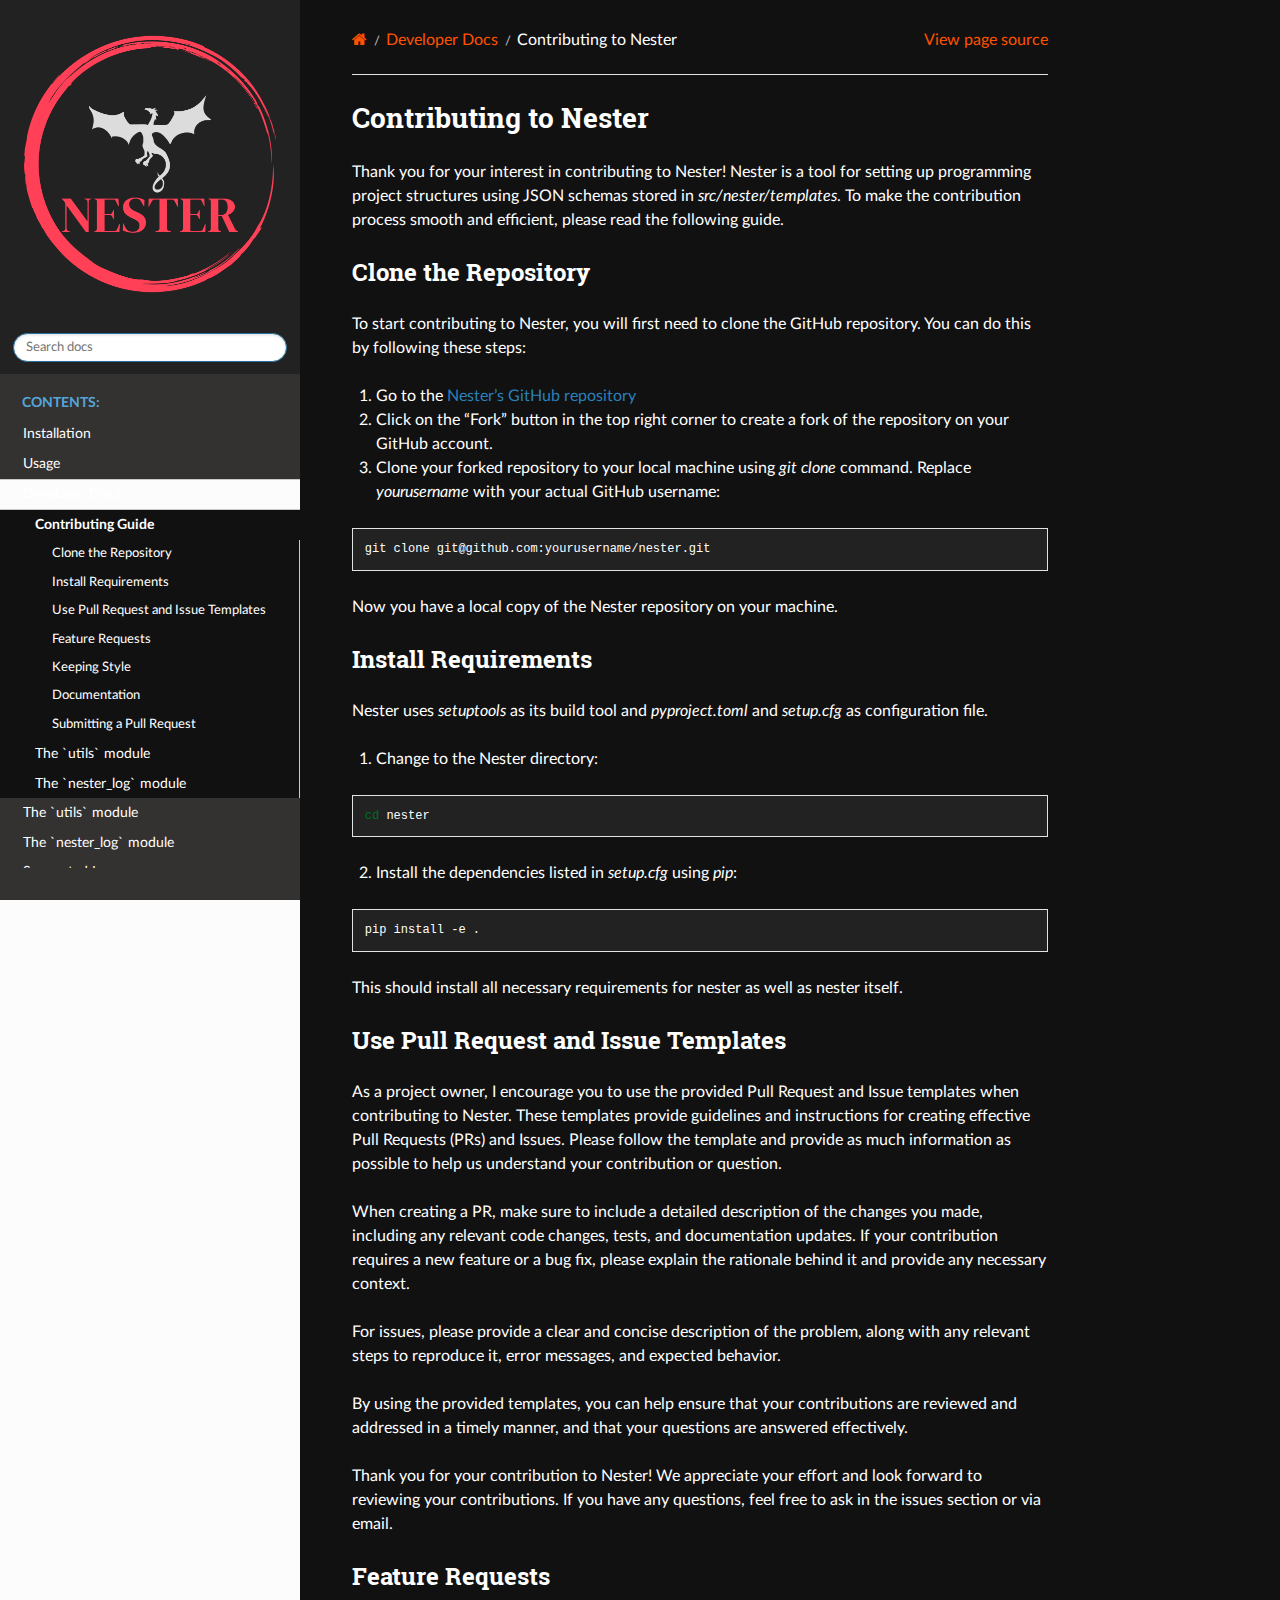
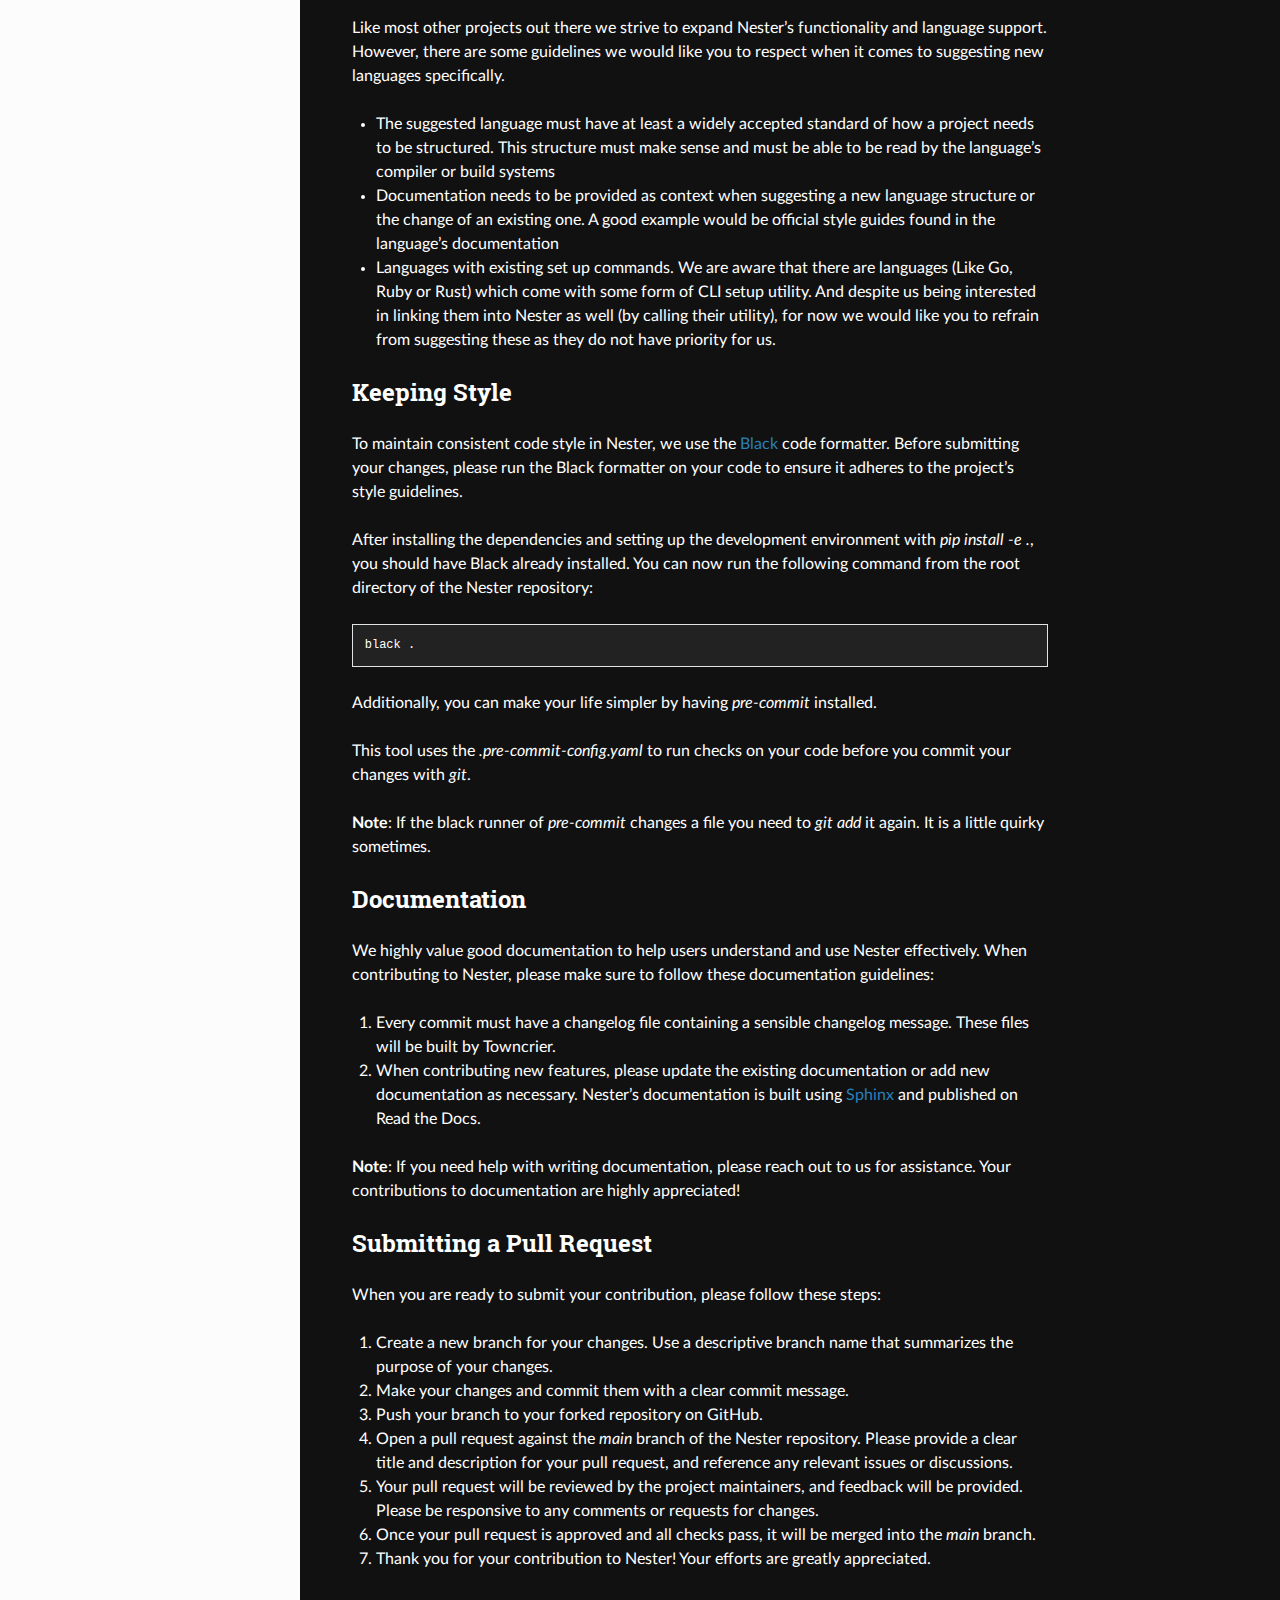
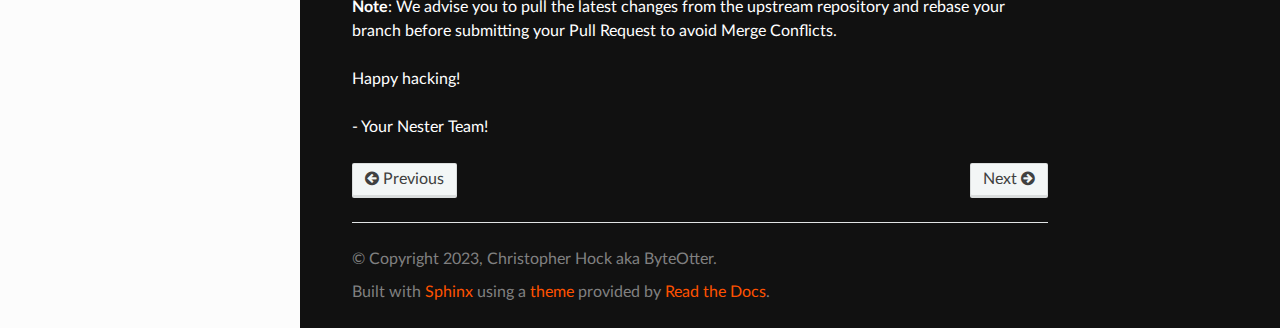
==== commit 466da9a7: "update readme to include rpm package installation" ====
--- a/docs/_build/html/contributing.html
+++ b/docs/_build/html/contributing.html
@@ -157,7 +157,7 @@
 <p>We highly value good documentation to help users understand and use Nester effectively. When contributing to Nester, please make sure to follow these documentation guidelines:</p>
 <ol class="arabic simple">
 <li><p>Every commit must have a changelog file containing a sensible changelog message. These files will be built by Towncrier.</p></li>
-<li><p>When contributing new features, please update the existing documentation or add new documentation as necessary. Nester’s documentation is built using [Sphinx](<a class="reference external" href="https://www.sphinx-doc.org/en/master/">https://www.sphinx-doc.org/en/master/</a>) and published on [Read the Docs](<a class="reference external" href="https://readthedocs.org/">https://readthedocs.org/</a>).</p></li>
+<li><p>When contributing new features, please update the existing documentation or add new documentation as necessary. Nester’s documentation is built using <a class="reference external" href="https://www.sphinx-doc.org/en/master/">Sphinx</a> and published on Read the Docs.</p></li>
 </ol>
 <p><strong>Note</strong>: If you need help with writing documentation, please reach out to us for assistance. Your contributions to documentation are highly appreciated!</p>
 </section>
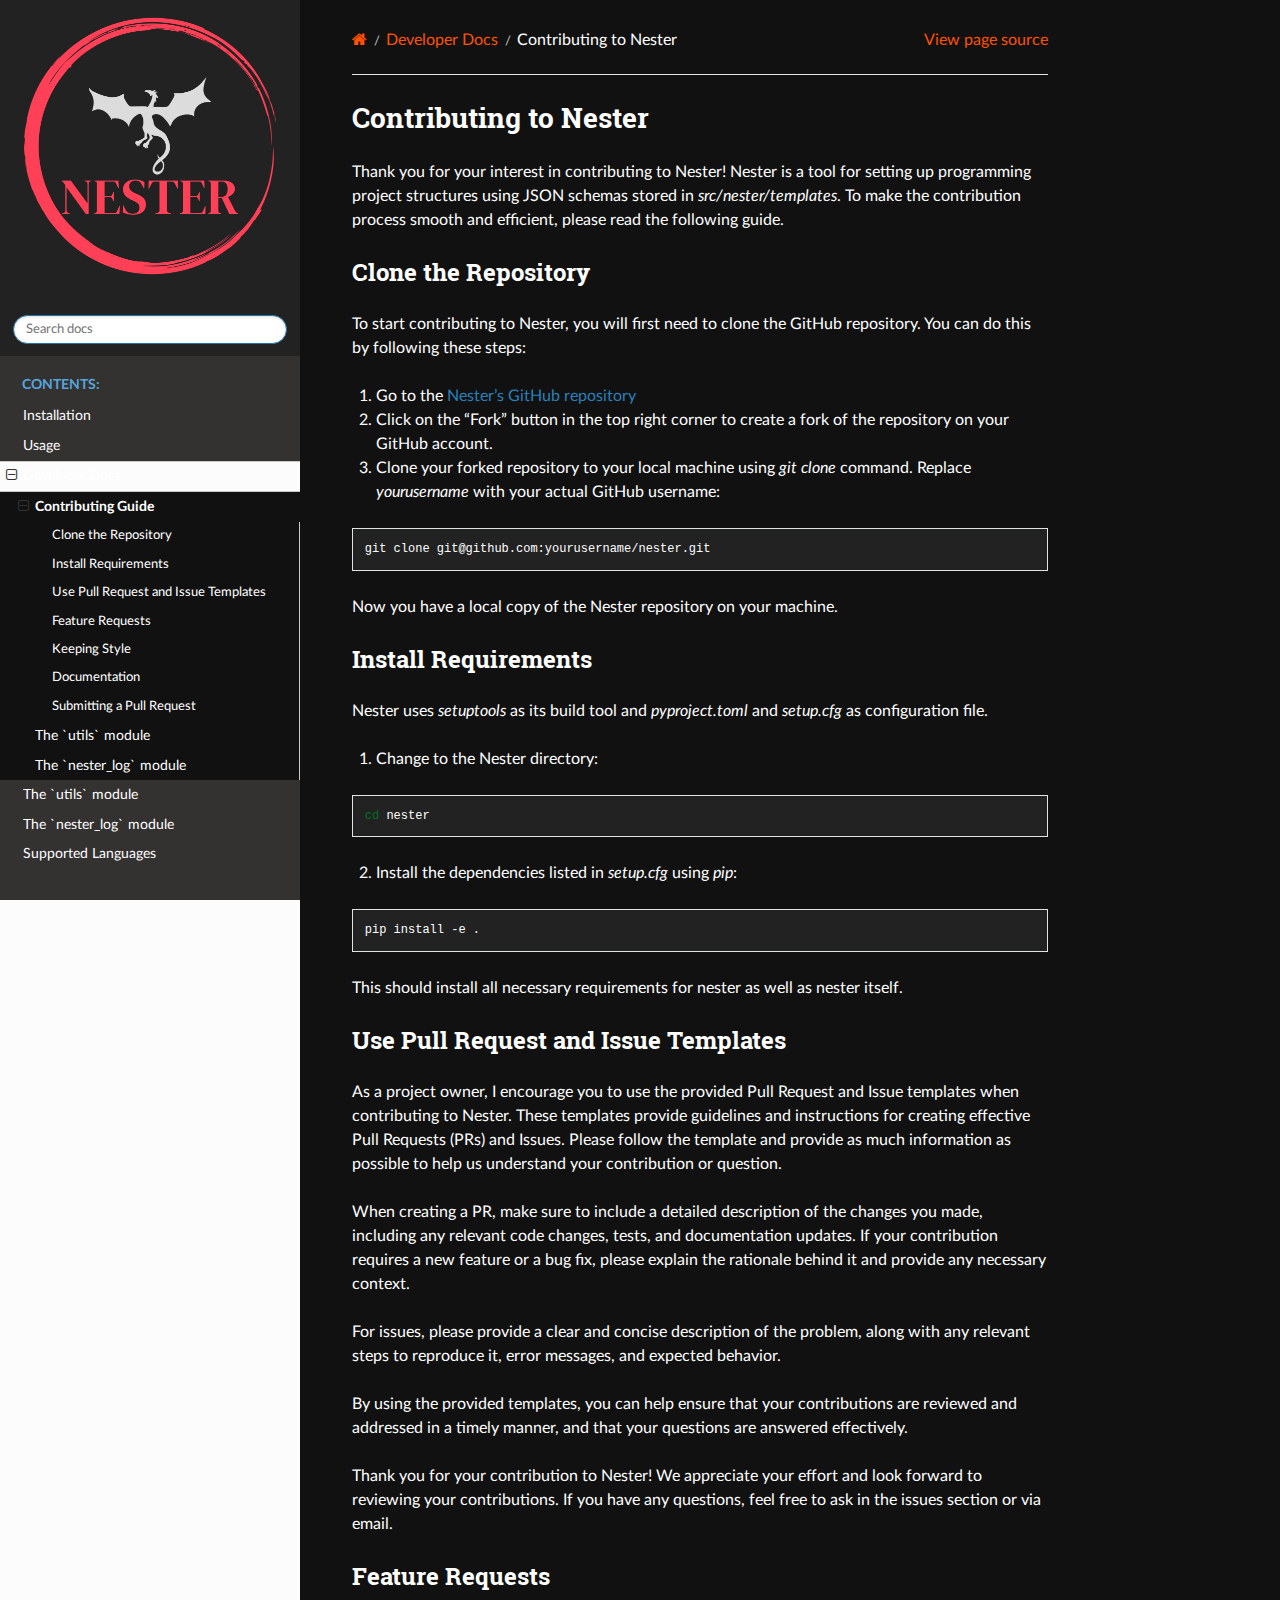
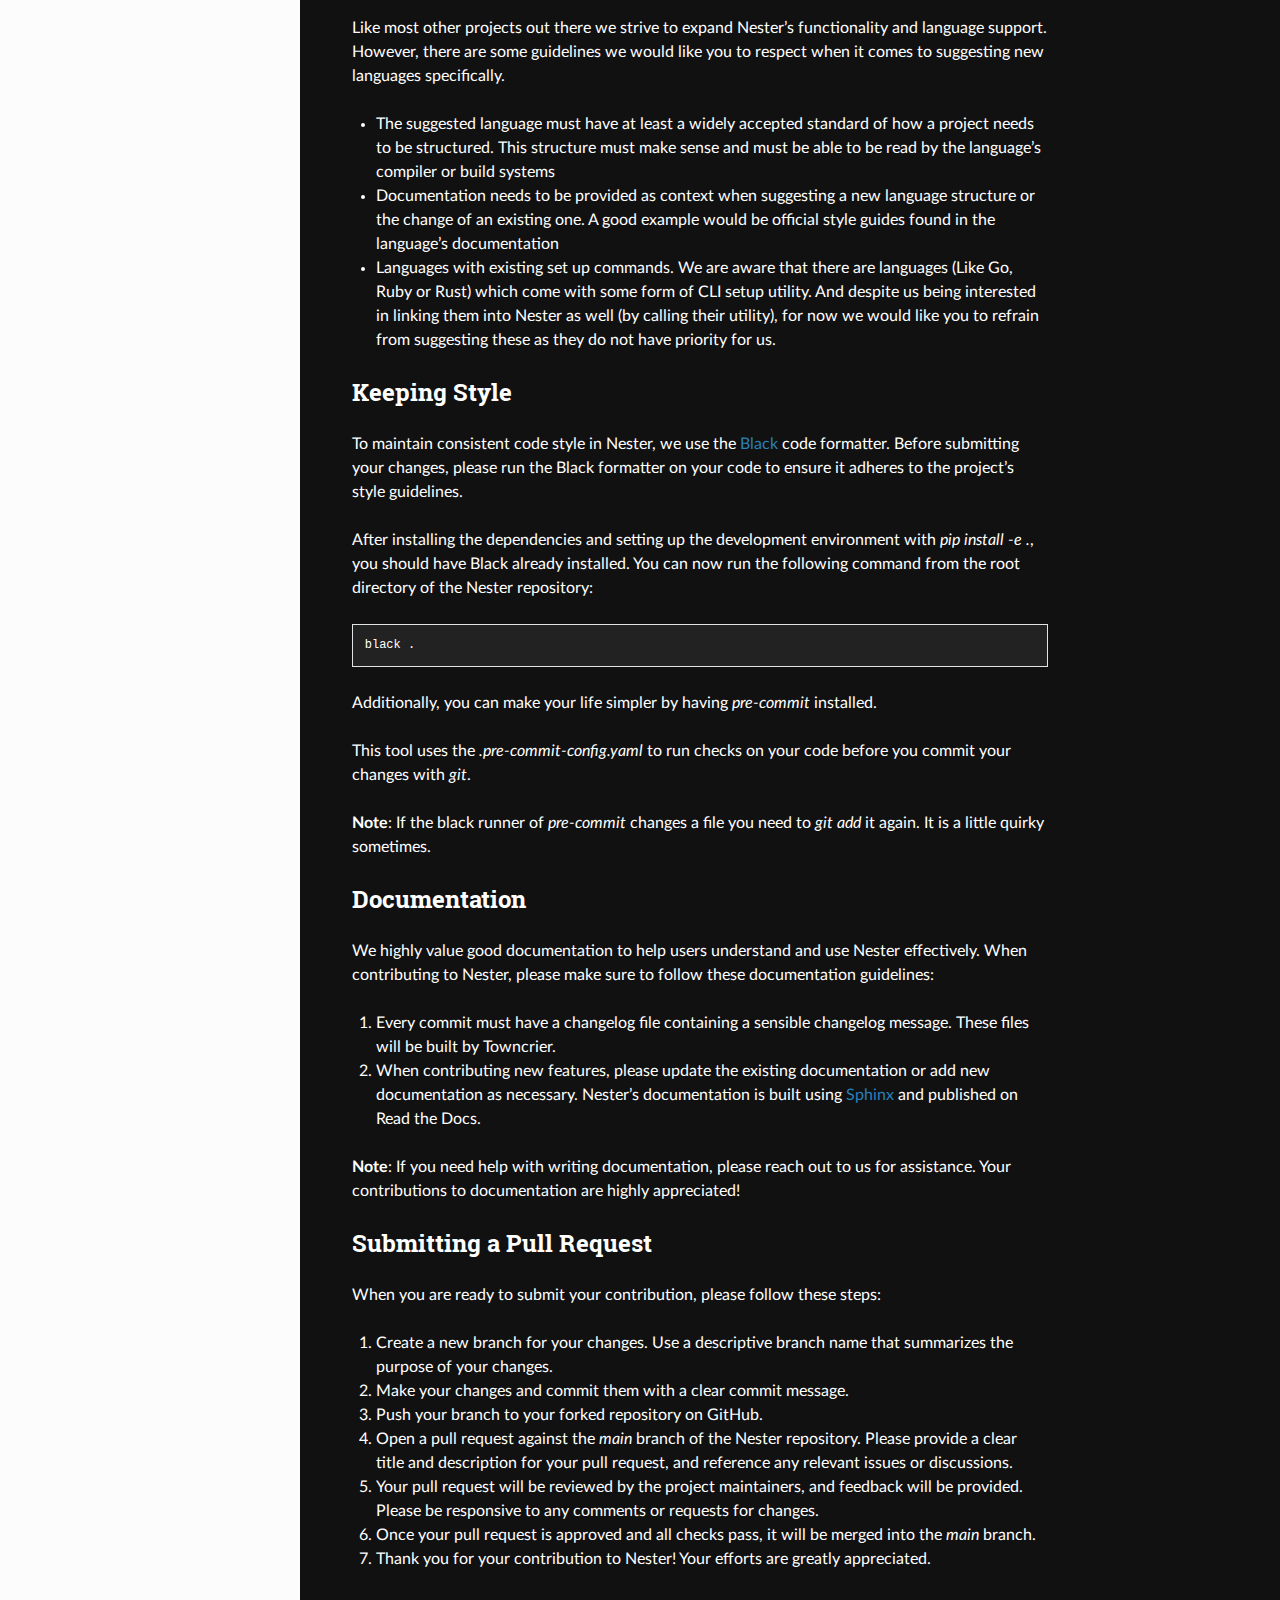
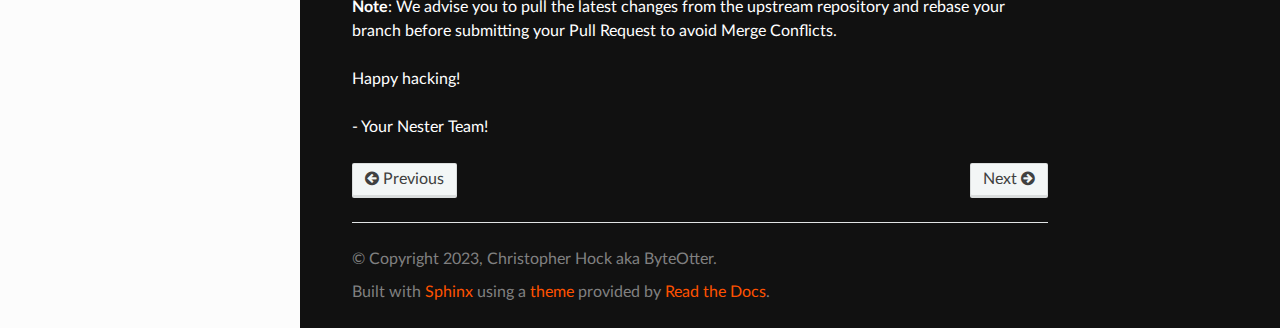
==== commit d39806b4: "fix minor typos across all code files" ====
--- a/docs/_build/html/contributing.html
+++ b/docs/_build/html/contributing.html
@@ -12,6 +12,8 @@
     <script src="_static/js/html5shiv.min.js"></script>
   <![endif]-->
   
+        <script src="_static/jquery.js"></script>
+        <script src="_static/_sphinx_javascript_frameworks_compat.js"></script>
         <script data-url_root="./" id="documentation_options" src="_static/documentation_options.js"></script>
         <script src="_static/doctools.js"></script>
         <script src="_static/sphinx_highlight.js"></script>
--- a/docs/_build/html/_static/css/theme.css
+++ b/docs/_build/html/_static/css/theme.css
@@ -1,4 +1,4 @@
 html{box-sizing:border-box}*,:after,:before{box-sizing:inherit}article,aside,details,figcaption,figure,footer,header,hgroup,nav,section{display:block}audio,canvas,video{display:inline-block;*display:inline;*zoom:1}[hidden],audio:not([controls]){display:none}*{-webkit-box-sizing:border-box;-moz-box-sizing:border-box;box-sizing:border-box}html{font-size:100%;-webkit-text-size-adjust:100%;-ms-text-size-adjust:100%}body{margin:0}a:active,a:hover{outline:0}abbr[title]{border-bottom:1px dotted}b,strong{font-weight:700}blockquote{margin:0}dfn{font-style:italic}ins{background:#ff9;text-decoration:none}ins,mark{color:#000}mark{background:#ff0;font-style:italic;font-weight:700}.rst-content code,.rst-content tt,code,kbd,pre,samp{font-family:monospace,serif;_font-family:courier new,monospace;font-size:1em}pre{white-space:pre}q{quotes:none}q:after,q:before{content:"";content:none}small{font-size:85%}sub,sup{font-size:75%;line-height:0;position:relative;vertical-align:baseline}sup{top:-.5em}sub{bottom:-.25em}dl,ol,ul{margin:0;padding:0;list-style:none;list-style-image:none}li{list-style:none}dd{margin:0}img{border:0;-ms-interpolation-mode:bicubic;vertical-align:middle;max-width:100%}svg:not(:root){overflow:hidden}figure,form{margin:0}label{cursor:pointer}button,input,select,textarea{font-size:100%;margin:0;vertical-align:baseline;*vertical-align:middle}button,input{line-height:normal}button,input[type=button],input[type=reset],input[type=submit]{cursor:pointer;-webkit-appearance:button;*overflow:visible}button[disabled],input[disabled]{cursor:default}input[type=search]{-webkit-appearance:textfield;-moz-box-sizing:content-box;-webkit-box-sizing:content-box;box-sizing:content-box}textarea{resize:vertical}table{border-collapse:collapse;border-spacing:0}td{vertical-align:top}.chromeframe{margin:.2em 0;background:#ccc;color:#000;padding:.2em 0}.ir{display:block;border:0;text-indent:-999em;overflow:hidden;background-color:transparent;background-repeat:no-repeat;text-align:left;direction:ltr;*line-height:0}.ir br{display:none}.hidden{display:none!important;visibility:hidden}.visuallyhidden{border:0;clip:rect(0 0 0 0);height:1px;margin:-1px;overflow:hidden;padding:0;position:absolute;width:1px}.visuallyhidden.focusable:active,.visuallyhidden.focusable:focus{clip:auto;height:auto;margin:0;overflow:visible;position:static;width:auto}.invisible{visibility:hidden}.relative{position:relative}big,small{font-size:100%}@media print{body,html,section{background:none!important}*{box-shadow:none!important;text-shadow:none!important;filter:none!important;-ms-filter:none!important}a,a:visited{text-decoration:underline}.ir a:after,a[href^="#"]:after,a[href^="javascript:"]:after{content:""}blockquote,pre{page-break-inside:avoid}thead{display:table-header-group}img,tr{page-break-inside:avoid}img{max-width:100%!important}@page{margin:.5cm}.rst-content .toctree-wrapper>p.caption,h2,h3,p{orphans:3;widows:3}.rst-content .toctree-wrapper>p.caption,h2,h3{page-break-after:avoid}}.btn,.fa:before,.icon:before,.rst-content .admonition,.rst-content .admonition-title:before,.rst-content .admonition-todo,.rst-content .attention,.rst-content .caution,.rst-content .code-block-caption .headerlink:before,.rst-content .danger,.rst-content .eqno .headerlink:before,.rst-content .error,.rst-content .hint,.rst-content .important,.rst-content .note,.rst-content .seealso,.rst-content .tip,.rst-content .warning,.rst-content code.download span:first-child:before,.rst-content dl dt .headerlink:before,.rst-content h1 .headerlink:before,.rst-content h2 .headerlink:before,.rst-content h3 .headerlink:before,.rst-content h4 .headerlink:before,.rst-content h5 .headerlink:before,.rst-content h6 .headerlink:before,.rst-content p.caption .headerlink:before,.rst-content p .headerlink:before,.rst-content table>caption .headerlink:before,.rst-content tt.download span:first-child:before,.wy-alert,.wy-dropdown .caret:before,.wy-inline-validate.wy-inline-validate-danger .wy-input-context:before,.wy-inline-validate.wy-inline-validate-info .wy-input-context:before,.wy-inline-validate.wy-inline-validate-success .wy-input-context:before,.wy-inline-validate.wy-inline-validate-warning .wy-input-context:before,.wy-menu-vertical li.current>a button.toctree-expand:before,.wy-menu-vertical li.on a button.toctree-expand:before,.wy-menu-vertical li button.toctree-expand:before,input[type=color],input[type=date],input[type=datetime-local],input[type=datetime],input[type=email],input[type=month],input[type=number],input[type=password],input[type=search],input[type=tel],input[type=text],input[type=time],input[type=url],input[type=week],select,textarea{-webkit-font-smoothing:antialiased}.clearfix{*zoom:1}.clearfix:after,.clearfix:before{display:table;content:""}.clearfix:after{clear:both}/*!
  *  Font Awesome 4.7.0 by @davegandy - http://fontawesome.io - @fontawesome
  *  License - http://fontawesome.io/license (Font: SIL OFL 1.1, CSS: MIT License)
- */@font-face{font-family:FontAwesome;src:url(fonts/fontawesome-webfont.eot?674f50d287a8c48dc19ba404d20fe713);src:url(fonts/fontawesome-webfont.eot?674f50d287a8c48dc19ba404d20fe713?#iefix&v=4.7.0) format("embedded-opentype"),url(fonts/fontawesome-webfont.woff2?af7ae505a9eed503f8b8e6982036873e) format("woff2"),url(fonts/fontawesome-webfont.woff?fee66e712a8a08eef5805a46892932ad) format("woff"),url(fonts/fontawesome-webfont.ttf?b06871f281fee6b241d60582ae9369b9) format("truetype"),url(fonts/fontawesome-webfont.svg?912ec66d7572ff821749319396470bde#fontawesomeregular) format("svg");font-weight:400;font-style:normal}.fa,.icon,.rst-content .admonition-title,.rst-content .code-block-caption .headerlink,.rst-content .eqno .headerlink,.rst-content code.download span:first-child,.rst-content dl dt .headerlink,.rst-content h1 .headerlink,.rst-content h2 .headerlink,.rst-content h3 .headerlink,.rst-content h4 .headerlink,.rst-content h5 .headerlink,.rst-content h6 .headerlink,.rst-content p.caption .headerlink,.rst-content p .headerlink,.rst-content table>caption .headerlink,.rst-content tt.download span:first-child,.wy-menu-vertical li.current>a button.toctree-expand,.wy-menu-vertical li.on a button.toctree-expand,.wy-menu-vertical li button.toctree-expand{display:inline-block;font:normal normal normal 14px/1 FontAwesome;font-size:inherit;text-rendering:auto;-webkit-font-smoothing:antialiased;-moz-osx-font-smoothing:grayscale}.fa-lg{font-size:1.33333em;line-height:.75em;vertical-align:-15%}.fa-2x{font-size:2em}.fa-3x{font-size:3em}.fa-4x{font-size:4em}.fa-5x{font-size:5em}.fa-fw{width:1.28571em;text-align:center}.fa-ul{padding-left:0;margin-left:2.14286em;list-style-type:none}.fa-ul>li{position:relative}.fa-li{position:absolute;left:-2.14286em;width:2.14286em;top:.14286em;text-align:center}.fa-li.fa-lg{left:-1.85714em}.fa-border{padding:.2em .25em .15em;border:.08em solid #eee;border-radius:.1em}.fa-pull-left{float:left}.fa-pull-right{float:right}.fa-pull-left.icon,.fa.fa-pull-left,.rst-content .code-block-caption .fa-pull-left.headerlink,.rst-content .eqno .fa-pull-left.headerlink,.rst-content .fa-pull-left.admonition-title,.rst-content code.download span.fa-pull-left:first-child,.rst-content dl dt .fa-pull-left.headerlink,.rst-content h1 .fa-pull-left.headerlink,.rst-content h2 .fa-pull-left.headerlink,.rst-content h3 .fa-pull-left.headerlink,.rst-content h4 .fa-pull-left.headerlink,.rst-content h5 .fa-pull-left.headerlink,.rst-content h6 .fa-pull-left.headerlink,.rst-content p .fa-pull-left.headerlink,.rst-content table>caption .fa-pull-left.headerlink,.rst-content tt.download span.fa-pull-left:first-child,.wy-menu-vertical li.current>a button.fa-pull-left.toctree-expand,.wy-menu-vertical li.on a button.fa-pull-left.toctree-expand,.wy-menu-vertical li button.fa-pull-left.toctree-expand{margin-right:.3em}.fa-pull-right.icon,.fa.fa-pull-right,.rst-content .code-block-caption .fa-pull-right.headerlink,.rst-content .eqno .fa-pull-right.headerlink,.rst-content .fa-pull-right.admonition-title,.rst-content code.download span.fa-pull-right:first-child,.rst-content dl dt .fa-pull-right.headerlink,.rst-content h1 .fa-pull-right.headerlink,.rst-content h2 .fa-pull-right.headerlink,.rst-content h3 .fa-pull-right.headerlink,.rst-content h4 .fa-pull-right.headerlink,.rst-content h5 .fa-pull-right.headerlink,.rst-content h6 .fa-pull-right.headerlink,.rst-content p .fa-pull-right.headerlink,.rst-content table>caption .fa-pull-right.headerlink,.rst-content tt.download span.fa-pull-right:first-child,.wy-menu-vertical li.current>a button.fa-pull-right.toctree-expand,.wy-menu-vertical li.on a button.fa-pull-right.toctree-expand,.wy-menu-vertical li button.fa-pull-right.toctree-expand{margin-left:.3em}.pull-right{float:right}.pull-left{float:left}.fa.pull-left,.pull-left.icon,.rst-content .code-block-caption .pull-left.headerlink,.rst-content .eqno .pull-left.headerlink,.rst-content .pull-left.admonition-title,.rst-content code.download span.pull-left:first-child,.rst-content dl dt .pull-left.headerlink,.rst-content h1 .pull-left.headerlink,.rst-content h2 .pull-left.headerlink,.rst-content h3 .pull-left.headerlink,.rst-content h4 .pull-left.headerlink,.rst-content h5 .pull-left.headerlink,.rst-content h6 .pull-left.headerlink,.rst-content p .pull-left.headerlink,.rst-content table>caption .pull-left.headerlink,.rst-content tt.download span.pull-left:first-child,.wy-menu-vertical li.current>a button.pull-left.toctree-expand,.wy-menu-vertical li.on a button.pull-left.toctree-expand,.wy-menu-vertical li button.pull-left.toctree-expand{margin-right:.3em}.fa.pull-right,.pull-right.icon,.rst-content .code-block-caption .pull-right.headerlink,.rst-content .eqno .pull-right.headerlink,.rst-content .pull-right.admonition-title,.rst-content code.download span.pull-right:first-child,.rst-content dl dt .pull-right.headerlink,.rst-content h1 .pull-right.headerlink,.rst-content h2 .pull-right.headerlink,.rst-content h3 .pull-right.headerlink,.rst-content h4 .pull-right.headerlink,.rst-content h5 .pull-right.headerlink,.rst-content h6 .pull-right.headerlink,.rst-content p .pull-right.headerlink,.rst-content table>caption .pull-right.headerlink,.rst-content tt.download span.pull-right:first-child,.wy-menu-vertical li.current>a button.pull-right.toctree-expand,.wy-menu-vertical li.on a button.pull-right.toctree-expand,.wy-menu-vertical li button.pull-right.toctree-expand{margin-left:.3em}.fa-spin{-webkit-animation:fa-spin 2s linear infinite;animation:fa-spin 2s linear infinite}.fa-pulse{-webkit-animation:fa-spin 1s steps(8) infinite;animation:fa-spin 1s steps(8) infinite}@-webkit-keyframes fa-spin{0%{-webkit-transform:rotate(0deg);transform:rotate(0deg)}to{-webkit-transform:rotate(359deg);transform:rotate(359deg)}}@keyframes fa-spin{0%{-webkit-transform:rotate(0deg);transform:rotate(0deg)}to{-webkit-transform:rotate(359deg);transform:rotate(359deg)}}.fa-rotate-90{-ms-filter:"progid:DXImageTransform.Microsoft.BasicImage(rotation=1)";-webkit-transform:rotate(90deg);-ms-transform:rotate(90deg);transform:rotate(90deg)}.fa-rotate-180{-ms-filter:"progid:DXImageTransform.Microsoft.BasicImage(rotation=2)";-webkit-transform:rotate(180deg);-ms-transform:rotate(180deg);transform:rotate(180deg)}.fa-rotate-270{-ms-filter:"progid:DXImageTransform.Microsoft.BasicImage(rotation=3)";-webkit-transform:rotate(270deg);-ms-transform:rotate(270deg);transform:rotate(270deg)}.fa-flip-horizontal{-ms-filter:"progid:DXImageTransform.Microsoft.BasicImage(rotation=0, mirror=1)";-webkit-transform:scaleX(-1);-ms-transform:scaleX(-1);transform:scaleX(-1)}.fa-flip-vertical{-ms-filter:"progid:DXImageTransform.Microsoft.BasicImage(rotation=2, mirror=1)";-webkit-transform:scaleY(-1);-ms-transform:scaleY(-1);transform:scaleY(-1)}:root .fa-flip-horizontal,:root .fa-flip-vertical,:root .fa-rotate-90,:root .fa-rotate-180,:root .fa-rotate-270{filter:none}.fa-stack{position:relative;display:inline-block;width:2em;height:2em;line-height:2em;vertical-align:middle}.fa-stack-1x,.fa-stack-2x{position:absolute;left:0;width:100%;text-align:center}.fa-stack-1x{line-height:inherit}.fa-stack-2x{font-size:2em}.fa-inverse{color:#fff}.fa-glass:before{content:""}.fa-music:before{content:""}.fa-search:before,.icon-search:before{content:""}.fa-envelope-o:before{content:""}.fa-heart:before{content:""}.fa-star:before{content:""}.fa-star-o:before{content:""}.fa-user:before{content:""}.fa-film:before{content:""}.fa-th-large:before{content:""}.fa-th:before{content:""}.fa-th-list:before{content:""}.fa-check:before{content:""}.fa-close:before,.fa-remove:before,.fa-times:before{content:""}.fa-search-plus:before{content:""}.fa-search-minus:before{content:""}.fa-power-off:before{content:""}.fa-signal:before{content:""}.fa-cog:before,.fa-gear:before{content:""}.fa-trash-o:before{content:""}.fa-home:before,.icon-home:before{content:""}.fa-file-o:before{content:""}.fa-clock-o:before{content:""}.fa-road:before{content:""}.fa-download:before,.rst-content code.download span:first-child:before,.rst-content tt.download span:first-child:before{content:""}.fa-arrow-circle-o-down:before{content:""}.fa-arrow-circle-o-up:before{content:""}.fa-inbox:before{content:""}.fa-play-circle-o:before{content:""}.fa-repeat:before,.fa-rotate-right:before{content:""}.fa-refresh:before{content:""}.fa-list-alt:before{content:""}.fa-lock:before{content:""}.fa-flag:before{content:""}.fa-headphones:before{content:""}.fa-volume-off:before{content:""}.fa-volume-down:before{content:""}.fa-volume-up:before{content:""}.fa-qrcode:before{content:""}.fa-barcode:before{content:""}.fa-tag:before{content:""}.fa-tags:before{content:""}.fa-book:before,.icon-book:before{content:""}.fa-bookmark:before{content:""}.fa-print:before{content:""}.fa-camera:before{content:""}.fa-font:before{content:""}.fa-bold:before{content:""}.fa-italic:before{content:""}.fa-text-height:before{content:""}.fa-text-width:before{content:""}.fa-align-left:before{content:""}.fa-align-center:before{content:""}.fa-align-right:before{content:""}.fa-align-justify:before{content:""}.fa-list:before{content:""}.fa-dedent:before,.fa-outdent:before{content:""}.fa-indent:before{content:""}.fa-video-camera:before{content:""}.fa-image:before,.fa-photo:before,.fa-picture-o:before{content:""}.fa-pencil:before{content:""}.fa-map-marker:before{content:""}.fa-adjust:before{content:""}.fa-tint:before{content:""}.fa-edit:before,.fa-pencil-square-o:before{content:""}.fa-share-square-o:before{content:""}.fa-check-square-o:before{content:""}.fa-arrows:before{content:""}.fa-step-backward:before{content:""}.fa-fast-backward:before{content:""}.fa-backward:before{content:""}.fa-play:before{content:""}.fa-pause:before{content:""}.fa-stop:before{content:""}.fa-forward:before{content:""}.fa-fast-forward:before{content:""}.fa-step-forward:before{content:""}.fa-eject:before{content:""}.fa-chevron-left:before{content:""}.fa-chevron-right:before{content:""}.fa-plus-circle:before{content:""}.fa-minus-circle:before{content:""}.fa-times-circle:before,.wy-inline-validate.wy-inline-validate-danger .wy-input-context:before{content:""}.fa-check-circle:before,.wy-inline-validate.wy-inline-validate-success .wy-input-context:before{content:""}.fa-question-circle:before{content:""}.fa-info-circle:before{content:""}.fa-crosshairs:before{content:""}.fa-times-circle-o:before{content:""}.fa-check-circle-o:before{content:""}.fa-ban:before{content:""}.fa-arrow-left:before{content:""}.fa-arrow-right:before{content:""}.fa-arrow-up:before{content:""}.fa-arrow-down:before{content:""}.fa-mail-forward:before,.fa-share:before{content:""}.fa-expand:before{content:""}.fa-compress:before{content:""}.fa-plus:before{content:""}.fa-minus:before{content:""}.fa-asterisk:before{content:""}.fa-exclamation-circle:before,.rst-content .admonition-title:before,.wy-inline-validate.wy-inline-validate-info .wy-input-context:before,.wy-inline-validate.wy-inline-validate-warning .wy-input-context:before{content:""}.fa-gift:before{content:""}.fa-leaf:before{content:""}.fa-fire:before,.icon-fire:before{content:""}.fa-eye:before{content:""}.fa-eye-slash:before{content:""}.fa-exclamation-triangle:before,.fa-warning:before{content:""}.fa-plane:before{content:""}.fa-calendar:before{content:""}.fa-random:before{content:""}.fa-comment:before{content:""}.fa-magnet:before{content:""}.fa-chevron-up:before{content:""}.fa-chevron-down:before{content:""}.fa-retweet:before{content:""}.fa-shopping-cart:before{content:""}.fa-folder:before{content:""}.fa-folder-open:before{content:""}.fa-arrows-v:before{content:""}.fa-arrows-h:before{content:""}.fa-bar-chart-o:before,.fa-bar-chart:before{content:""}.fa-twitter-square:before{content:""}.fa-facebook-square:before{content:""}.fa-camera-retro:before{content:""}.fa-key:before{content:""}.fa-cogs:before,.fa-gears:before{content:""}.fa-comments:before{content:""}.fa-thumbs-o-up:before{content:""}.fa-thumbs-o-down:before{content:""}.fa-star-half:before{content:""}.fa-heart-o:before{content:""}.fa-sign-out:before{content:""}.fa-linkedin-square:before{content:""}.fa-thumb-tack:before{content:""}.fa-external-link:before{content:""}.fa-sign-in:before{content:""}.fa-trophy:before{content:""}.fa-github-square:before{content:""}.fa-upload:before{content:""}.fa-lemon-o:before{content:""}.fa-phone:before{content:""}.fa-square-o:before{content:""}.fa-bookmark-o:before{content:""}.fa-phone-square:before{content:""}.fa-twitter:before{content:""}.fa-facebook-f:before,.fa-facebook:before{content:""}.fa-github:before,.icon-github:before{content:""}.fa-unlock:before{content:""}.fa-credit-card:before{content:""}.fa-feed:before,.fa-rss:before{content:""}.fa-hdd-o:before{content:""}.fa-bullhorn:before{content:""}.fa-bell:before{content:""}.fa-certificate:before{content:""}.fa-hand-o-right:before{content:""}.fa-hand-o-left:before{content:""}.fa-hand-o-up:before{content:""}.fa-hand-o-down:before{content:""}.fa-arrow-circle-left:before,.icon-circle-arrow-left:before{content:""}.fa-arrow-circle-right:before,.icon-circle-arrow-right:before{content:""}.fa-arrow-circle-up:before{content:""}.fa-arrow-circle-down:before{content:""}.fa-globe:before{content:""}.fa-wrench:before{content:""}.fa-tasks:before{content:""}.fa-filter:before{content:""}.fa-briefcase:before{content:""}.fa-arrows-alt:before{content:""}.fa-group:before,.fa-users:before{content:""}.fa-chain:before,.fa-link:before,.icon-link:before{content:""}.fa-cloud:before{content:""}.fa-flask:before{content:""}.fa-cut:before,.fa-scissors:before{content:""}.fa-copy:before,.fa-files-o:before{content:""}.fa-paperclip:before{content:""}.fa-floppy-o:before,.fa-save:before{content:""}.fa-square:before{content:""}.fa-bars:before,.fa-navicon:before,.fa-reorder:before{content:""}.fa-list-ul:before{content:""}.fa-list-ol:before{content:""}.fa-strikethrough:before{content:""}.fa-underline:before{content:""}.fa-table:before{content:""}.fa-magic:before{content:""}.fa-truck:before{content:""}.fa-pinterest:before{content:""}.fa-pinterest-square:before{content:""}.fa-google-plus-square:before{content:""}.fa-google-plus:before{content:""}.fa-money:before{content:""}.fa-caret-down:before,.icon-caret-down:before,.wy-dropdown .caret:before{content:""}.fa-caret-up:before{content:""}.fa-caret-left:before{content:""}.fa-caret-right:before{content:""}.fa-columns:before{content:""}.fa-sort:before,.fa-unsorted:before{content:""}.fa-sort-desc:before,.fa-sort-down:before{content:""}.fa-sort-asc:before,.fa-sort-up:before{content:""}.fa-envelope:before{content:""}.fa-linkedin:before{content:""}.fa-rotate-left:before,.fa-undo:before{content:""}.fa-gavel:before,.fa-legal:before{content:""}.fa-dashboard:before,.fa-tachometer:before{content:""}.fa-comment-o:before{content:""}.fa-comments-o:before{content:""}.fa-bolt:before,.fa-flash:before{content:""}.fa-sitemap:before{content:""}.fa-umbrella:before{content:""}.fa-clipboard:before,.fa-paste:before{content:""}.fa-lightbulb-o:before{content:""}.fa-exchange:before{content:""}.fa-cloud-download:before{content:""}.fa-cloud-upload:before{content:""}.fa-user-md:before{content:""}.fa-stethoscope:before{content:""}.fa-suitcase:before{content:""}.fa-bell-o:before{content:""}.fa-coffee:before{content:""}.fa-cutlery:before{content:""}.fa-file-text-o:before{content:""}.fa-building-o:before{content:""}.fa-hospital-o:before{content:""}.fa-ambulance:before{content:""}.fa-medkit:before{content:""}.fa-fighter-jet:before{content:""}.fa-beer:before{content:""}.fa-h-square:before{content:""}.fa-plus-square:before{content:""}.fa-angle-double-left:before{content:""}.fa-angle-double-right:before{content:""}.fa-angle-double-up:before{content:""}.fa-angle-double-down:before{content:""}.fa-angle-left:before{content:""}.fa-angle-right:before{content:""}.fa-angle-up:before{content:""}.fa-angle-down:before{content:""}.fa-desktop:before{content:""}.fa-laptop:before{content:""}.fa-tablet:before{content:""}.fa-mobile-phone:before,.fa-mobile:before{content:""}.fa-circle-o:before{content:""}.fa-quote-left:before{content:""}.fa-quote-right:before{content:""}.fa-spinner:before{content:""}.fa-circle:before{content:""}.fa-mail-reply:before,.fa-reply:before{content:""}.fa-github-alt:before{content:""}.fa-folder-o:before{content:""}.fa-folder-open-o:before{content:""}.fa-smile-o:before{content:""}.fa-frown-o:before{content:""}.fa-meh-o:before{content:""}.fa-gamepad:before{content:""}.fa-keyboard-o:before{content:""}.fa-flag-o:before{content:""}.fa-flag-checkered:before{content:""}.fa-terminal:before{content:""}.fa-code:before{content:""}.fa-mail-reply-all:before,.fa-reply-all:before{content:""}.fa-star-half-empty:before,.fa-star-half-full:before,.fa-star-half-o:before{content:""}.fa-location-arrow:before{content:""}.fa-crop:before{content:""}.fa-code-fork:before{content:""}.fa-chain-broken:before,.fa-unlink:before{content:""}.fa-question:before{content:""}.fa-info:before{content:""}.fa-exclamation:before{content:""}.fa-superscript:before{content:""}.fa-subscript:before{content:""}.fa-eraser:before{content:""}.fa-puzzle-piece:before{content:""}.fa-microphone:before{content:""}.fa-microphone-slash:before{content:""}.fa-shield:before{content:""}.fa-calendar-o:before{content:""}.fa-fire-extinguisher:before{content:""}.fa-rocket:before{content:""}.fa-maxcdn:before{content:""}.fa-chevron-circle-left:before{content:""}.fa-chevron-circle-right:before{content:""}.fa-chevron-circle-up:before{content:""}.fa-chevron-circle-down:before{content:""}.fa-html5:before{content:""}.fa-css3:before{content:""}.fa-anchor:before{content:""}.fa-unlock-alt:before{content:""}.fa-bullseye:before{content:""}.fa-ellipsis-h:before{content:""}.fa-ellipsis-v:before{content:""}.fa-rss-square:before{content:""}.fa-play-circle:before{content:""}.fa-ticket:before{content:""}.fa-minus-square:before{content:""}.fa-minus-square-o:before,.wy-menu-vertical li.current>a button.toctree-expand:before,.wy-menu-vertical li.on a button.toctree-expand:before{content:""}.fa-level-up:before{content:""}.fa-level-down:before{content:""}.fa-check-square:before{content:""}.fa-pencil-square:before{content:""}.fa-external-link-square:before{content:""}.fa-share-square:before{content:""}.fa-compass:before{content:""}.fa-caret-square-o-down:before,.fa-toggle-down:before{content:""}.fa-caret-square-o-up:before,.fa-toggle-up:before{content:""}.fa-caret-square-o-right:before,.fa-toggle-right:before{content:""}.fa-eur:before,.fa-euro:before{content:""}.fa-gbp:before{content:""}.fa-dollar:before,.fa-usd:before{content:""}.fa-inr:before,.fa-rupee:before{content:""}.fa-cny:before,.fa-jpy:before,.fa-rmb:before,.fa-yen:before{content:""}.fa-rouble:before,.fa-rub:before,.fa-ruble:before{content:""}.fa-krw:before,.fa-won:before{content:""}.fa-bitcoin:before,.fa-btc:before{content:""}.fa-file:before{content:""}.fa-file-text:before{content:""}.fa-sort-alpha-asc:before{content:""}.fa-sort-alpha-desc:before{content:""}.fa-sort-amount-asc:before{content:""}.fa-sort-amount-desc:before{content:""}.fa-sort-numeric-asc:before{content:""}.fa-sort-numeric-desc:before{content:""}.fa-thumbs-up:before{content:""}.fa-thumbs-down:before{content:""}.fa-youtube-square:before{content:""}.fa-youtube:before{content:""}.fa-xing:before{content:""}.fa-xing-square:before{content:""}.fa-youtube-play:before{content:""}.fa-dropbox:before{content:""}.fa-stack-overflow:before{content:""}.fa-instagram:before{content:""}.fa-flickr:before{content:""}.fa-adn:before{content:""}.fa-bitbucket:before,.icon-bitbucket:before{content:""}.fa-bitbucket-square:before{content:""}.fa-tumblr:before{content:""}.fa-tumblr-square:before{content:""}.fa-long-arrow-down:before{content:""}.fa-long-arrow-up:before{content:""}.fa-long-arrow-left:before{content:""}.fa-long-arrow-right:before{content:""}.fa-apple:before{content:""}.fa-windows:before{content:""}.fa-android:before{content:""}.fa-linux:before{content:""}.fa-dribbble:before{content:""}.fa-skype:before{content:""}.fa-foursquare:before{content:""}.fa-trello:before{content:""}.fa-female:before{content:""}.fa-male:before{content:""}.fa-gittip:before,.fa-gratipay:before{content:""}.fa-sun-o:before{content:""}.fa-moon-o:before{content:""}.fa-archive:before{content:""}.fa-bug:before{content:""}.fa-vk:before{content:""}.fa-weibo:before{content:""}.fa-renren:before{content:""}.fa-pagelines:before{content:""}.fa-stack-exchange:before{content:""}.fa-arrow-circle-o-right:before{content:""}.fa-arrow-circle-o-left:before{content:""}.fa-caret-square-o-left:before,.fa-toggle-left:before{content:""}.fa-dot-circle-o:before{content:""}.fa-wheelchair:before{content:""}.fa-vimeo-square:before{content:""}.fa-try:before,.fa-turkish-lira:before{content:""}.fa-plus-square-o:before,.wy-menu-vertical li button.toctree-expand:before{content:""}.fa-space-shuttle:before{content:""}.fa-slack:before{content:""}.fa-envelope-square:before{content:""}.fa-wordpress:before{content:""}.fa-openid:before{content:""}.fa-bank:before,.fa-institution:before,.fa-university:before{content:""}.fa-graduation-cap:before,.fa-mortar-board:before{content:""}.fa-yahoo:before{content:""}.fa-google:before{content:""}.fa-reddit:before{content:""}.fa-reddit-square:before{content:""}.fa-stumbleupon-circle:before{content:""}.fa-stumbleupon:before{content:""}.fa-delicious:before{content:""}.fa-digg:before{content:""}.fa-pied-piper-pp:before{content:""}.fa-pied-piper-alt:before{content:""}.fa-drupal:before{content:""}.fa-joomla:before{content:""}.fa-language:before{content:""}.fa-fax:before{content:""}.fa-building:before{content:""}.fa-child:before{content:""}.fa-paw:before{content:""}.fa-spoon:before{content:""}.fa-cube:before{content:""}.fa-cubes:before{content:""}.fa-behance:before{content:""}.fa-behance-square:before{content:""}.fa-steam:before{content:""}.fa-steam-square:before{content:""}.fa-recycle:before{content:""}.fa-automobile:before,.fa-car:before{content:""}.fa-cab:before,.fa-taxi:before{content:""}.fa-tree:before{content:""}.fa-spotify:before{content:""}.fa-deviantart:before{content:""}.fa-soundcloud:before{content:""}.fa-database:before{content:""}.fa-file-pdf-o:before{content:""}.fa-file-word-o:before{content:""}.fa-file-excel-o:before{content:""}.fa-file-powerpoint-o:before{content:""}.fa-file-image-o:before,.fa-file-photo-o:before,.fa-file-picture-o:before{content:""}.fa-file-archive-o:before,.fa-file-zip-o:before{content:""}.fa-file-audio-o:before,.fa-file-sound-o:before{content:""}.fa-file-movie-o:before,.fa-file-video-o:before{content:""}.fa-file-code-o:before{content:""}.fa-vine:before{content:""}.fa-codepen:before{content:""}.fa-jsfiddle:before{content:""}.fa-life-bouy:before,.fa-life-buoy:before,.fa-life-ring:before,.fa-life-saver:before,.fa-support:before{content:""}.fa-circle-o-notch:before{content:""}.fa-ra:before,.fa-rebel:before,.fa-resistance:before{content:""}.fa-empire:before,.fa-ge:before{content:""}.fa-git-square:before{content:""}.fa-git:before{content:""}.fa-hacker-news:before,.fa-y-combinator-square:before,.fa-yc-square:before{content:""}.fa-tencent-weibo:before{content:""}.fa-qq:before{content:""}.fa-wechat:before,.fa-weixin:before{content:""}.fa-paper-plane:before,.fa-send:before{content:""}.fa-paper-plane-o:before,.fa-send-o:before{content:""}.fa-history:before{content:""}.fa-circle-thin:before{content:""}.fa-header:before{content:""}.fa-paragraph:before{content:""}.fa-sliders:before{content:""}.fa-share-alt:before{content:""}.fa-share-alt-square:before{content:""}.fa-bomb:before{content:""}.fa-futbol-o:before,.fa-soccer-ball-o:before{content:""}.fa-tty:before{content:""}.fa-binoculars:before{content:""}.fa-plug:before{content:""}.fa-slideshare:before{content:""}.fa-twitch:before{content:""}.fa-yelp:before{content:""}.fa-newspaper-o:before{content:""}.fa-wifi:before{content:""}.fa-calculator:before{content:""}.fa-paypal:before{content:""}.fa-google-wallet:before{content:""}.fa-cc-visa:before{content:""}.fa-cc-mastercard:before{content:""}.fa-cc-discover:before{content:""}.fa-cc-amex:before{content:""}.fa-cc-paypal:before{content:""}.fa-cc-stripe:before{content:""}.fa-bell-slash:before{content:""}.fa-bell-slash-o:before{content:""}.fa-trash:before{content:""}.fa-copyright:before{content:""}.fa-at:before{content:""}.fa-eyedropper:before{content:""}.fa-paint-brush:before{content:""}.fa-birthday-cake:before{content:""}.fa-area-chart:before{content:""}.fa-pie-chart:before{content:""}.fa-line-chart:before{content:""}.fa-lastfm:before{content:""}.fa-lastfm-square:before{content:""}.fa-toggle-off:before{content:""}.fa-toggle-on:before{content:""}.fa-bicycle:before{content:""}.fa-bus:before{content:""}.fa-ioxhost:before{content:""}.fa-angellist:before{content:""}.fa-cc:before{content:""}.fa-ils:before,.fa-shekel:before,.fa-sheqel:before{content:""}.fa-meanpath:before{content:""}.fa-buysellads:before{content:""}.fa-connectdevelop:before{content:""}.fa-dashcube:before{content:""}.fa-forumbee:before{content:""}.fa-leanpub:before{content:""}.fa-sellsy:before{content:""}.fa-shirtsinbulk:before{content:""}.fa-simplybuilt:before{content:""}.fa-skyatlas:before{content:""}.fa-cart-plus:before{content:""}.fa-cart-arrow-down:before{content:""}.fa-diamond:before{content:""}.fa-ship:before{content:""}.fa-user-secret:before{content:""}.fa-motorcycle:before{content:""}.fa-street-view:before{content:""}.fa-heartbeat:before{content:""}.fa-venus:before{content:""}.fa-mars:before{content:""}.fa-mercury:before{content:""}.fa-intersex:before,.fa-transgender:before{content:""}.fa-transgender-alt:before{content:""}.fa-venus-double:before{content:""}.fa-mars-double:before{content:""}.fa-venus-mars:before{content:""}.fa-mars-stroke:before{content:""}.fa-mars-stroke-v:before{content:""}.fa-mars-stroke-h:before{content:""}.fa-neuter:before{content:""}.fa-genderless:before{content:""}.fa-facebook-official:before{content:""}.fa-pinterest-p:before{content:""}.fa-whatsapp:before{content:""}.fa-server:before{content:""}.fa-user-plus:before{content:""}.fa-user-times:before{content:""}.fa-bed:before,.fa-hotel:before{content:""}.fa-viacoin:before{content:""}.fa-train:before{content:""}.fa-subway:before{content:""}.fa-medium:before{content:""}.fa-y-combinator:before,.fa-yc:before{content:""}.fa-optin-monster:before{content:""}.fa-opencart:before{content:""}.fa-expeditedssl:before{content:""}.fa-battery-4:before,.fa-battery-full:before,.fa-battery:before{content:""}.fa-battery-3:before,.fa-battery-three-quarters:before{content:""}.fa-battery-2:before,.fa-battery-half:before{content:""}.fa-battery-1:before,.fa-battery-quarter:before{content:""}.fa-battery-0:before,.fa-battery-empty:before{content:""}.fa-mouse-pointer:before{content:""}.fa-i-cursor:before{content:""}.fa-object-group:before{content:""}.fa-object-ungroup:before{content:""}.fa-sticky-note:before{content:""}.fa-sticky-note-o:before{content:""}.fa-cc-jcb:before{content:""}.fa-cc-diners-club:before{content:""}.fa-clone:before{content:""}.fa-balance-scale:before{content:""}.fa-hourglass-o:before{content:""}.fa-hourglass-1:before,.fa-hourglass-start:before{content:""}.fa-hourglass-2:before,.fa-hourglass-half:before{content:""}.fa-hourglass-3:before,.fa-hourglass-end:before{content:""}.fa-hourglass:before{content:""}.fa-hand-grab-o:before,.fa-hand-rock-o:before{content:""}.fa-hand-paper-o:before,.fa-hand-stop-o:before{content:""}.fa-hand-scissors-o:before{content:""}.fa-hand-lizard-o:before{content:""}.fa-hand-spock-o:before{content:""}.fa-hand-pointer-o:before{content:""}.fa-hand-peace-o:before{content:""}.fa-trademark:before{content:""}.fa-registered:before{content:""}.fa-creative-commons:before{content:""}.fa-gg:before{content:""}.fa-gg-circle:before{content:""}.fa-tripadvisor:before{content:""}.fa-odnoklassniki:before{content:""}.fa-odnoklassniki-square:before{content:""}.fa-get-pocket:before{content:""}.fa-wikipedia-w:before{content:""}.fa-safari:before{content:""}.fa-chrome:before{content:""}.fa-firefox:before{content:""}.fa-opera:before{content:""}.fa-internet-explorer:before{content:""}.fa-television:before,.fa-tv:before{content:""}.fa-contao:before{content:""}.fa-500px:before{content:""}.fa-amazon:before{content:""}.fa-calendar-plus-o:before{content:""}.fa-calendar-minus-o:before{content:""}.fa-calendar-times-o:before{content:""}.fa-calendar-check-o:before{content:""}.fa-industry:before{content:""}.fa-map-pin:before{content:""}.fa-map-signs:before{content:""}.fa-map-o:before{content:""}.fa-map:before{content:""}.fa-commenting:before{content:""}.fa-commenting-o:before{content:""}.fa-houzz:before{content:""}.fa-vimeo:before{content:""}.fa-black-tie:before{content:""}.fa-fonticons:before{content:""}.fa-reddit-alien:before{content:""}.fa-edge:before{content:""}.fa-credit-card-alt:before{content:""}.fa-codiepie:before{content:""}.fa-modx:before{content:""}.fa-fort-awesome:before{content:""}.fa-usb:before{content:""}.fa-product-hunt:before{content:""}.fa-mixcloud:before{content:""}.fa-scribd:before{content:""}.fa-pause-circle:before{content:""}.fa-pause-circle-o:before{content:""}.fa-stop-circle:before{content:""}.fa-stop-circle-o:before{content:""}.fa-shopping-bag:before{content:""}.fa-shopping-basket:before{content:""}.fa-hashtag:before{content:""}.fa-bluetooth:before{content:""}.fa-bluetooth-b:before{content:""}.fa-percent:before{content:""}.fa-gitlab:before,.icon-gitlab:before{content:""}.fa-wpbeginner:before{content:""}.fa-wpforms:before{content:""}.fa-envira:before{content:""}.fa-universal-access:before{content:""}.fa-wheelchair-alt:before{content:""}.fa-question-circle-o:before{content:""}.fa-blind:before{content:""}.fa-audio-description:before{content:""}.fa-volume-control-phone:before{content:""}.fa-braille:before{content:""}.fa-assistive-listening-systems:before{content:""}.fa-american-sign-language-interpreting:before,.fa-asl-interpreting:before{content:""}.fa-deaf:before,.fa-deafness:before,.fa-hard-of-hearing:before{content:""}.fa-glide:before{content:""}.fa-glide-g:before{content:""}.fa-sign-language:before,.fa-signing:before{content:""}.fa-low-vision:before{content:""}.fa-viadeo:before{content:""}.fa-viadeo-square:before{content:""}.fa-snapchat:before{content:""}.fa-snapchat-ghost:before{content:""}.fa-snapchat-square:before{content:""}.fa-pied-piper:before{content:""}.fa-first-order:before{content:""}.fa-yoast:before{content:""}.fa-themeisle:before{content:""}.fa-google-plus-circle:before,.fa-google-plus-official:before{content:""}.fa-fa:before,.fa-font-awesome:before{content:""}.fa-handshake-o:before{content:""}.fa-envelope-open:before{content:""}.fa-envelope-open-o:before{content:""}.fa-linode:before{content:""}.fa-address-book:before{content:""}.fa-address-book-o:before{content:""}.fa-address-card:before,.fa-vcard:before{content:""}.fa-address-card-o:before,.fa-vcard-o:before{content:""}.fa-user-circle:before{content:""}.fa-user-circle-o:before{content:""}.fa-user-o:before{content:""}.fa-id-badge:before{content:""}.fa-drivers-license:before,.fa-id-card:before{content:""}.fa-drivers-license-o:before,.fa-id-card-o:before{content:""}.fa-quora:before{content:""}.fa-free-code-camp:before{content:""}.fa-telegram:before{content:""}.fa-thermometer-4:before,.fa-thermometer-full:before,.fa-thermometer:before{content:""}.fa-thermometer-3:before,.fa-thermometer-three-quarters:before{content:""}.fa-thermometer-2:before,.fa-thermometer-half:before{content:""}.fa-thermometer-1:before,.fa-thermometer-quarter:before{content:""}.fa-thermometer-0:before,.fa-thermometer-empty:before{content:""}.fa-shower:before{content:""}.fa-bath:before,.fa-bathtub:before,.fa-s15:before{content:""}.fa-podcast:before{content:""}.fa-window-maximize:before{content:""}.fa-window-minimize:before{content:""}.fa-window-restore:before{content:""}.fa-times-rectangle:before,.fa-window-close:before{content:""}.fa-times-rectangle-o:before,.fa-window-close-o:before{content:""}.fa-bandcamp:before{content:""}.fa-grav:before{content:""}.fa-etsy:before{content:""}.fa-imdb:before{content:""}.fa-ravelry:before{content:""}.fa-eercast:before{content:""}.fa-microchip:before{content:""}.fa-snowflake-o:before{content:""}.fa-superpowers:before{content:""}.fa-wpexplorer:before{content:""}.fa-meetup:before{content:""}.sr-only{position:absolute;width:1px;height:1px;padding:0;margin:-1px;overflow:hidden;clip:rect(0,0,0,0);border:0}.sr-only-focusable:active,.sr-only-focusable:focus{position:static;width:auto;height:auto;margin:0;overflow:visible;clip:auto}.fa,.icon,.rst-content .admonition-title,.rst-content .code-block-caption .headerlink,.rst-content .eqno .headerlink,.rst-content code.download span:first-child,.rst-content dl dt .headerlink,.rst-content h1 .headerlink,.rst-content h2 .headerlink,.rst-content h3 .headerlink,.rst-content h4 .headerlink,.rst-content h5 .headerlink,.rst-content h6 .headerlink,.rst-content p.caption .headerlink,.rst-content p .headerlink,.rst-content table>caption .headerlink,.rst-content tt.download span:first-child,.wy-dropdown .caret,.wy-inline-validate.wy-inline-validate-danger .wy-input-context,.wy-inline-validate.wy-inline-validate-info .wy-input-context,.wy-inline-validate.wy-inline-validate-success .wy-input-context,.wy-inline-validate.wy-inline-validate-warning .wy-input-context,.wy-menu-vertical li.current>a button.toctree-expand,.wy-menu-vertical li.on a button.toctree-expand,.wy-menu-vertical li button.toctree-expand{font-family:inherit}.fa:before,.icon:before,.rst-content .admonition-title:before,.rst-content .code-block-caption .headerlink:before,.rst-content .eqno .headerlink:before,.rst-content code.download span:first-child:before,.rst-content dl dt .headerlink:before,.rst-content h1 .headerlink:before,.rst-content h2 .headerlink:before,.rst-content h3 .headerlink:before,.rst-content h4 .headerlink:before,.rst-content h5 .headerlink:before,.rst-content h6 .headerlink:before,.rst-content p.caption .headerlink:before,.rst-content p .headerlink:before,.rst-content table>caption .headerlink:before,.rst-content tt.download span:first-child:before,.wy-dropdown .caret:before,.wy-inline-validate.wy-inline-validate-danger .wy-input-context:before,.wy-inline-validate.wy-inline-validate-info .wy-input-context:before,.wy-inline-validate.wy-inline-validate-success .wy-input-context:before,.wy-inline-validate.wy-inline-validate-warning .wy-input-context:before,.wy-menu-vertical li.current>a button.toctree-expand:before,.wy-menu-vertical li.on a button.toctree-expand:before,.wy-menu-vertical li button.toctree-expand:before{font-family:FontAwesome;display:inline-block;font-style:normal;font-weight:400;line-height:1;text-decoration:inherit}.rst-content .code-block-caption a .headerlink,.rst-content .eqno a .headerlink,.rst-content a .admonition-title,.rst-content code.download a span:first-child,.rst-content dl dt a .headerlink,.rst-content h1 a .headerlink,.rst-content h2 a .headerlink,.rst-content h3 a .headerlink,.rst-content h4 a .headerlink,.rst-content h5 a .headerlink,.rst-content h6 a .headerlink,.rst-content p.caption a .headerlink,.rst-content p a .headerlink,.rst-content table>caption a .headerlink,.rst-content tt.download a span:first-child,.wy-menu-vertical li.current>a button.toctree-expand,.wy-menu-vertical li.on a button.toctree-expand,.wy-menu-vertical li a button.toctree-expand,a .fa,a .icon,a .rst-content .admonition-title,a .rst-content .code-block-caption .headerlink,a .rst-content .eqno .headerlink,a .rst-content code.download span:first-child,a .rst-content dl dt .headerlink,a .rst-content h1 .headerlink,a .rst-content h2 .headerlink,a .rst-content h3 .headerlink,a .rst-content h4 .headerlink,a .rst-content h5 .headerlink,a .rst-content h6 .headerlink,a .rst-content p.caption .headerlink,a .rst-content p .headerlink,a .rst-content table>caption .headerlink,a .rst-content tt.download span:first-child,a .wy-menu-vertical li button.toctree-expand{display:inline-block;text-decoration:inherit}.btn .fa,.btn .icon,.btn .rst-content .admonition-title,.btn .rst-content .code-block-caption .headerlink,.btn .rst-content .eqno .headerlink,.btn .rst-content code.download span:first-child,.btn .rst-content dl dt .headerlink,.btn .rst-content h1 .headerlink,.btn .rst-content h2 .headerlink,.btn .rst-content h3 .headerlink,.btn .rst-content h4 .headerlink,.btn .rst-content h5 .headerlink,.btn .rst-content h6 .headerlink,.btn .rst-content p .headerlink,.btn .rst-content table>caption .headerlink,.btn .rst-content tt.download span:first-child,.btn .wy-menu-vertical li.current>a button.toctree-expand,.btn .wy-menu-vertical li.on a button.toctree-expand,.btn .wy-menu-vertical li button.toctree-expand,.nav .fa,.nav .icon,.nav .rst-content .admonition-title,.nav .rst-content .code-block-caption .headerlink,.nav .rst-content .eqno .headerlink,.nav .rst-content code.download span:first-child,.nav .rst-content dl dt .headerlink,.nav .rst-content h1 .headerlink,.nav .rst-content h2 .headerlink,.nav .rst-content h3 .headerlink,.nav .rst-content h4 .headerlink,.nav .rst-content h5 .headerlink,.nav .rst-content h6 .headerlink,.nav .rst-content p .headerlink,.nav .rst-content table>caption .headerlink,.nav .rst-content tt.download span:first-child,.nav .wy-menu-vertical li.current>a button.toctree-expand,.nav .wy-menu-vertical li.on a button.toctree-expand,.nav .wy-menu-vertical li button.toctree-expand,.rst-content .btn .admonition-title,.rst-content .code-block-caption .btn .headerlink,.rst-content .code-block-caption .nav .headerlink,.rst-content .eqno .btn .headerlink,.rst-content .eqno .nav .headerlink,.rst-content .nav .admonition-title,.rst-content code.download .btn span:first-child,.rst-content code.download .nav span:first-child,.rst-content dl dt .btn .headerlink,.rst-content dl dt .nav .headerlink,.rst-content h1 .btn .headerlink,.rst-content h1 .nav .headerlink,.rst-content h2 .btn .headerlink,.rst-content h2 .nav .headerlink,.rst-content h3 .btn .headerlink,.rst-content h3 .nav .headerlink,.rst-content h4 .btn .headerlink,.rst-content h4 .nav .headerlink,.rst-content h5 .btn .headerlink,.rst-content h5 .nav .headerlink,.rst-content h6 .btn .headerlink,.rst-content h6 .nav .headerlink,.rst-content p .btn .headerlink,.rst-content p .nav .headerlink,.rst-content table>caption .btn .headerlink,.rst-content table>caption .nav .headerlink,.rst-content tt.download .btn span:first-child,.rst-content tt.download .nav span:first-child,.wy-menu-vertical li .btn button.toctree-expand,.wy-menu-vertical li.current>a .btn button.toctree-expand,.wy-menu-vertical li.current>a .nav button.toctree-expand,.wy-menu-vertical li .nav button.toctree-expand,.wy-menu-vertical li.on a .btn button.toctree-expand,.wy-menu-vertical li.on a .nav button.toctree-expand{display:inline}.btn .fa-large.icon,.btn .fa.fa-large,.btn .rst-content .code-block-caption .fa-large.headerlink,.btn .rst-content .eqno .fa-large.headerlink,.btn .rst-content .fa-large.admonition-title,.btn .rst-content code.download span.fa-large:first-child,.btn .rst-content dl dt .fa-large.headerlink,.btn .rst-content h1 .fa-large.headerlink,.btn .rst-content h2 .fa-large.headerlink,.btn .rst-content h3 .fa-large.headerlink,.btn .rst-content h4 .fa-large.headerlink,.btn .rst-content h5 .fa-large.headerlink,.btn .rst-content h6 .fa-large.headerlink,.btn .rst-content p .fa-large.headerlink,.btn .rst-content table>caption .fa-large.headerlink,.btn .rst-content tt.download span.fa-large:first-child,.btn .wy-menu-vertical li button.fa-large.toctree-expand,.nav .fa-large.icon,.nav .fa.fa-large,.nav .rst-content .code-block-caption .fa-large.headerlink,.nav .rst-content .eqno .fa-large.headerlink,.nav .rst-content .fa-large.admonition-title,.nav .rst-content code.download span.fa-large:first-child,.nav .rst-content dl dt .fa-large.headerlink,.nav .rst-content h1 .fa-large.headerlink,.nav .rst-content h2 .fa-large.headerlink,.nav .rst-content h3 .fa-large.headerlink,.nav .rst-content h4 .fa-large.headerlink,.nav .rst-content h5 .fa-large.headerlink,.nav .rst-content h6 .fa-large.headerlink,.nav .rst-content p .fa-large.headerlink,.nav .rst-content table>caption .fa-large.headerlink,.nav .rst-content tt.download span.fa-large:first-child,.nav .wy-menu-vertical li button.fa-large.toctree-expand,.rst-content .btn .fa-large.admonition-title,.rst-content .code-block-caption .btn .fa-large.headerlink,.rst-content .code-block-caption .nav .fa-large.headerlink,.rst-content .eqno .btn .fa-large.headerlink,.rst-content .eqno .nav .fa-large.headerlink,.rst-content .nav .fa-large.admonition-title,.rst-content code.download .btn span.fa-large:first-child,.rst-content code.download .nav span.fa-large:first-child,.rst-content dl dt .btn .fa-large.headerlink,.rst-content dl dt .nav .fa-large.headerlink,.rst-content h1 .btn .fa-large.headerlink,.rst-content h1 .nav .fa-large.headerlink,.rst-content h2 .btn .fa-large.headerlink,.rst-content h2 .nav .fa-large.headerlink,.rst-content h3 .btn .fa-large.headerlink,.rst-content h3 .nav .fa-large.headerlink,.rst-content h4 .btn .fa-large.headerlink,.rst-content h4 .nav .fa-large.headerlink,.rst-content h5 .btn .fa-large.headerlink,.rst-content h5 .nav .fa-large.headerlink,.rst-content h6 .btn .fa-large.headerlink,.rst-content h6 .nav .fa-large.headerlink,.rst-content p .btn .fa-large.headerlink,.rst-content p .nav .fa-large.headerlink,.rst-content table>caption .btn .fa-large.headerlink,.rst-content table>caption .nav .fa-large.headerlink,.rst-content tt.download .btn span.fa-large:first-child,.rst-content tt.download .nav span.fa-large:first-child,.wy-menu-vertical li .btn button.fa-large.toctree-expand,.wy-menu-vertical li .nav button.fa-large.toctree-expand{line-height:.9em}.btn .fa-spin.icon,.btn .fa.fa-spin,.btn .rst-content .code-block-caption .fa-spin.headerlink,.btn .rst-content .eqno .fa-spin.headerlink,.btn .rst-content .fa-spin.admonition-title,.btn .rst-content code.download span.fa-spin:first-child,.btn .rst-content dl dt .fa-spin.headerlink,.btn .rst-content h1 .fa-spin.headerlink,.btn .rst-content h2 .fa-spin.headerlink,.btn .rst-content h3 .fa-spin.headerlink,.btn .rst-content h4 .fa-spin.headerlink,.btn .rst-content h5 .fa-spin.headerlink,.btn .rst-content h6 .fa-spin.headerlink,.btn .rst-content p .fa-spin.headerlink,.btn .rst-content table>caption .fa-spin.headerlink,.btn .rst-content tt.download span.fa-spin:first-child,.btn .wy-menu-vertical li button.fa-spin.toctree-expand,.nav .fa-spin.icon,.nav .fa.fa-spin,.nav .rst-content .code-block-caption .fa-spin.headerlink,.nav .rst-content .eqno .fa-spin.headerlink,.nav .rst-content .fa-spin.admonition-title,.nav .rst-content code.download span.fa-spin:first-child,.nav .rst-content dl dt .fa-spin.headerlink,.nav .rst-content h1 .fa-spin.headerlink,.nav .rst-content h2 .fa-spin.headerlink,.nav .rst-content h3 .fa-spin.headerlink,.nav .rst-content h4 .fa-spin.headerlink,.nav .rst-content h5 .fa-spin.headerlink,.nav .rst-content h6 .fa-spin.headerlink,.nav .rst-content p .fa-spin.headerlink,.nav .rst-content table>caption .fa-spin.headerlink,.nav .rst-content tt.download span.fa-spin:first-child,.nav .wy-menu-vertical li button.fa-spin.toctree-expand,.rst-content .btn .fa-spin.admonition-title,.rst-content .code-block-caption .btn .fa-spin.headerlink,.rst-content .code-block-caption .nav .fa-spin.headerlink,.rst-content .eqno .btn .fa-spin.headerlink,.rst-content .eqno .nav .fa-spin.headerlink,.rst-content .nav .fa-spin.admonition-title,.rst-content code.download .btn span.fa-spin:first-child,.rst-content code.download .nav span.fa-spin:first-child,.rst-content dl dt .btn .fa-spin.headerlink,.rst-content dl dt .nav .fa-spin.headerlink,.rst-content h1 .btn .fa-spin.headerlink,.rst-content h1 .nav .fa-spin.headerlink,.rst-content h2 .btn .fa-spin.headerlink,.rst-content h2 .nav .fa-spin.headerlink,.rst-content h3 .btn .fa-spin.headerlink,.rst-content h3 .nav .fa-spin.headerlink,.rst-content h4 .btn .fa-spin.headerlink,.rst-content h4 .nav .fa-spin.headerlink,.rst-content h5 .btn .fa-spin.headerlink,.rst-content h5 .nav .fa-spin.headerlink,.rst-content h6 .btn .fa-spin.headerlink,.rst-content h6 .nav .fa-spin.headerlink,.rst-content p .btn .fa-spin.headerlink,.rst-content p .nav .fa-spin.headerlink,.rst-content table>caption .btn .fa-spin.headerlink,.rst-content table>caption .nav .fa-spin.headerlink,.rst-content tt.download .btn span.fa-spin:first-child,.rst-content tt.download .nav span.fa-spin:first-child,.wy-menu-vertical li .btn button.fa-spin.toctree-expand,.wy-menu-vertical li .nav button.fa-spin.toctree-expand{display:inline-block}.btn.fa:before,.btn.icon:before,.rst-content .btn.admonition-title:before,.rst-content .code-block-caption .btn.headerlink:before,.rst-content .eqno .btn.headerlink:before,.rst-content code.download span.btn:first-child:before,.rst-content dl dt .btn.headerlink:before,.rst-content h1 .btn.headerlink:before,.rst-content h2 .btn.headerlink:before,.rst-content h3 .btn.headerlink:before,.rst-content h4 .btn.headerlink:before,.rst-content h5 .btn.headerlink:before,.rst-content h6 .btn.headerlink:before,.rst-content p .btn.headerlink:before,.rst-content table>caption .btn.headerlink:before,.rst-content tt.download span.btn:first-child:before,.wy-menu-vertical li button.btn.toctree-expand:before{opacity:.5;-webkit-transition:opacity .05s ease-in;-moz-transition:opacity .05s ease-in;transition:opacity .05s ease-in}.btn.fa:hover:before,.btn.icon:hover:before,.rst-content .btn.admonition-title:hover:before,.rst-content .code-block-caption .btn.headerlink:hover:before,.rst-content .eqno .btn.headerlink:hover:before,.rst-content code.download span.btn:first-child:hover:before,.rst-content dl dt .btn.headerlink:hover:before,.rst-content h1 .btn.headerlink:hover:before,.rst-content h2 .btn.headerlink:hover:before,.rst-content h3 .btn.headerlink:hover:before,.rst-content h4 .btn.headerlink:hover:before,.rst-content h5 .btn.headerlink:hover:before,.rst-content h6 .btn.headerlink:hover:before,.rst-content p .btn.headerlink:hover:before,.rst-content table>caption .btn.headerlink:hover:before,.rst-content tt.download span.btn:first-child:hover:before,.wy-menu-vertical li button.btn.toctree-expand:hover:before{opacity:1}.btn-mini .fa:before,.btn-mini .icon:before,.btn-mini .rst-content .admonition-title:before,.btn-mini .rst-content .code-block-caption .headerlink:before,.btn-mini .rst-content .eqno .headerlink:before,.btn-mini .rst-content code.download span:first-child:before,.btn-mini .rst-content dl dt .headerlink:before,.btn-mini .rst-content h1 .headerlink:before,.btn-mini .rst-content h2 .headerlink:before,.btn-mini .rst-content h3 .headerlink:before,.btn-mini .rst-content h4 .headerlink:before,.btn-mini .rst-content h5 .headerlink:before,.btn-mini .rst-content h6 .headerlink:before,.btn-mini .rst-content p .headerlink:before,.btn-mini .rst-content table>caption .headerlink:before,.btn-mini .rst-content tt.download span:first-child:before,.btn-mini .wy-menu-vertical li button.toctree-expand:before,.rst-content .btn-mini .admonition-title:before,.rst-content .code-block-caption .btn-mini .headerlink:before,.rst-content .eqno .btn-mini .headerlink:before,.rst-content code.download .btn-mini span:first-child:before,.rst-content dl dt .btn-mini .headerlink:before,.rst-content h1 .btn-mini .headerlink:before,.rst-content h2 .btn-mini .headerlink:before,.rst-content h3 .btn-mini .headerlink:before,.rst-content h4 .btn-mini .headerlink:before,.rst-content h5 .btn-mini .headerlink:before,.rst-content h6 .btn-mini .headerlink:before,.rst-content p .btn-mini .headerlink:before,.rst-content table>caption .btn-mini .headerlink:before,.rst-content tt.download .btn-mini span:first-child:before,.wy-menu-vertical li .btn-mini button.toctree-expand:before{font-size:14px;vertical-align:-15%}.rst-content .admonition,.rst-content .admonition-todo,.rst-content .attention,.rst-content .caution,.rst-content .danger,.rst-content .error,.rst-content .hint,.rst-content .important,.rst-content .note,.rst-content .seealso,.rst-content .tip,.rst-content .warning,.wy-alert{padding:12px;line-height:24px;margin-bottom:24px;background:#e7f2fa}.rst-content .admonition-title,.wy-alert-title{font-weight:700;display:block;color:#fff;background:#6ab0de;padding:6px 12px;margin:-12px -12px 12px}.rst-content .danger,.rst-content .error,.rst-content .wy-alert-danger.admonition,.rst-content .wy-alert-danger.admonition-todo,.rst-content .wy-alert-danger.attention,.rst-content .wy-alert-danger.caution,.rst-content .wy-alert-danger.hint,.rst-content .wy-alert-danger.important,.rst-content .wy-alert-danger.note,.rst-content .wy-alert-danger.seealso,.rst-content .wy-alert-danger.tip,.rst-content .wy-alert-danger.warning,.wy-alert.wy-alert-danger{background:#fdf3f2}.rst-content .danger .admonition-title,.rst-content .danger .wy-alert-title,.rst-content .error .admonition-title,.rst-content .error .wy-alert-title,.rst-content .wy-alert-danger.admonition-todo .admonition-title,.rst-content .wy-alert-danger.admonition-todo .wy-alert-title,.rst-content .wy-alert-danger.admonition .admonition-title,.rst-content .wy-alert-danger.admonition .wy-alert-title,.rst-content .wy-alert-danger.attention .admonition-title,.rst-content .wy-alert-danger.attention .wy-alert-title,.rst-content .wy-alert-danger.caution .admonition-title,.rst-content .wy-alert-danger.caution .wy-alert-title,.rst-content .wy-alert-danger.hint .admonition-title,.rst-content .wy-alert-danger.hint .wy-alert-title,.rst-content .wy-alert-danger.important .admonition-title,.rst-content .wy-alert-danger.important .wy-alert-title,.rst-content .wy-alert-danger.note .admonition-title,.rst-content .wy-alert-danger.note .wy-alert-title,.rst-content .wy-alert-danger.seealso .admonition-title,.rst-content .wy-alert-danger.seealso .wy-alert-title,.rst-content .wy-alert-danger.tip .admonition-title,.rst-content .wy-alert-danger.tip .wy-alert-title,.rst-content .wy-alert-danger.warning .admonition-title,.rst-content .wy-alert-danger.warning .wy-alert-title,.rst-content .wy-alert.wy-alert-danger .admonition-title,.wy-alert.wy-alert-danger .rst-content .admonition-title,.wy-alert.wy-alert-danger .wy-alert-title{background:#f29f97}.rst-content .admonition-todo,.rst-content .attention,.rst-content .caution,.rst-content .warning,.rst-content .wy-alert-warning.admonition,.rst-content .wy-alert-warning.danger,.rst-content .wy-alert-warning.error,.rst-content .wy-alert-warning.hint,.rst-content .wy-alert-warning.important,.rst-content .wy-alert-warning.note,.rst-content .wy-alert-warning.seealso,.rst-content .wy-alert-warning.tip,.wy-alert.wy-alert-warning{background:#ffedcc}.rst-content .admonition-todo .admonition-title,.rst-content .admonition-todo .wy-alert-title,.rst-content .attention .admonition-title,.rst-content .attention .wy-alert-title,.rst-content .caution .admonition-title,.rst-content .caution .wy-alert-title,.rst-content .warning .admonition-title,.rst-content .warning .wy-alert-title,.rst-content .wy-alert-warning.admonition .admonition-title,.rst-content .wy-alert-warning.admonition .wy-alert-title,.rst-content .wy-alert-warning.danger .admonition-title,.rst-content .wy-alert-warning.danger .wy-alert-title,.rst-content .wy-alert-warning.error .admonition-title,.rst-content .wy-alert-warning.error .wy-alert-title,.rst-content .wy-alert-warning.hint .admonition-title,.rst-content .wy-alert-warning.hint .wy-alert-title,.rst-content .wy-alert-warning.important .admonition-title,.rst-content .wy-alert-warning.important .wy-alert-title,.rst-content .wy-alert-warning.note .admonition-title,.rst-content .wy-alert-warning.note .wy-alert-title,.rst-content .wy-alert-warning.seealso .admonition-title,.rst-content .wy-alert-warning.seealso .wy-alert-title,.rst-content .wy-alert-warning.tip .admonition-title,.rst-content .wy-alert-warning.tip .wy-alert-title,.rst-content .wy-alert.wy-alert-warning .admonition-title,.wy-alert.wy-alert-warning .rst-content .admonition-title,.wy-alert.wy-alert-warning .wy-alert-title{background:#f0b37e}.rst-content .note,.rst-content .seealso,.rst-content .wy-alert-info.admonition,.rst-content .wy-alert-info.admonition-todo,.rst-content .wy-alert-info.attention,.rst-content .wy-alert-info.caution,.rst-content .wy-alert-info.danger,.rst-content .wy-alert-info.error,.rst-content .wy-alert-info.hint,.rst-content .wy-alert-info.important,.rst-content .wy-alert-info.tip,.rst-content .wy-alert-info.warning,.wy-alert.wy-alert-info{background:#e7f2fa}.rst-content .note .admonition-title,.rst-content .note .wy-alert-title,.rst-content .seealso .admonition-title,.rst-content .seealso .wy-alert-title,.rst-content .wy-alert-info.admonition-todo .admonition-title,.rst-content .wy-alert-info.admonition-todo .wy-alert-title,.rst-content .wy-alert-info.admonition .admonition-title,.rst-content .wy-alert-info.admonition .wy-alert-title,.rst-content .wy-alert-info.attention .admonition-title,.rst-content .wy-alert-info.attention .wy-alert-title,.rst-content .wy-alert-info.caution .admonition-title,.rst-content .wy-alert-info.caution .wy-alert-title,.rst-content .wy-alert-info.danger .admonition-title,.rst-content .wy-alert-info.danger .wy-alert-title,.rst-content .wy-alert-info.error .admonition-title,.rst-content .wy-alert-info.error .wy-alert-title,.rst-content .wy-alert-info.hint .admonition-title,.rst-content .wy-alert-info.hint .wy-alert-title,.rst-content .wy-alert-info.important .admonition-title,.rst-content .wy-alert-info.important .wy-alert-title,.rst-content .wy-alert-info.tip .admonition-title,.rst-content .wy-alert-info.tip .wy-alert-title,.rst-content .wy-alert-info.warning .admonition-title,.rst-content .wy-alert-info.warning .wy-alert-title,.rst-content .wy-alert.wy-alert-info .admonition-title,.wy-alert.wy-alert-info .rst-content .admonition-title,.wy-alert.wy-alert-info .wy-alert-title{background:#6ab0de}.rst-content .hint,.rst-content .important,.rst-content .tip,.rst-content .wy-alert-success.admonition,.rst-content .wy-alert-success.admonition-todo,.rst-content .wy-alert-success.attention,.rst-content .wy-alert-success.caution,.rst-content .wy-alert-success.danger,.rst-content .wy-alert-success.error,.rst-content .wy-alert-success.note,.rst-content .wy-alert-success.seealso,.rst-content .wy-alert-success.warning,.wy-alert.wy-alert-success{background:#dbfaf4}.rst-content .hint .admonition-title,.rst-content .hint .wy-alert-title,.rst-content .important .admonition-title,.rst-content .important .wy-alert-title,.rst-content .tip .admonition-title,.rst-content .tip .wy-alert-title,.rst-content .wy-alert-success.admonition-todo .admonition-title,.rst-content .wy-alert-success.admonition-todo .wy-alert-title,.rst-content .wy-alert-success.admonition .admonition-title,.rst-content .wy-alert-success.admonition .wy-alert-title,.rst-content .wy-alert-success.attention .admonition-title,.rst-content .wy-alert-success.attention .wy-alert-title,.rst-content .wy-alert-success.caution .admonition-title,.rst-content .wy-alert-success.caution .wy-alert-title,.rst-content .wy-alert-success.danger .admonition-title,.rst-content .wy-alert-success.danger .wy-alert-title,.rst-content .wy-alert-success.error .admonition-title,.rst-content .wy-alert-success.error .wy-alert-title,.rst-content .wy-alert-success.note .admonition-title,.rst-content .wy-alert-success.note .wy-alert-title,.rst-content .wy-alert-success.seealso .admonition-title,.rst-content .wy-alert-success.seealso .wy-alert-title,.rst-content .wy-alert-success.warning .admonition-title,.rst-content .wy-alert-success.warning .wy-alert-title,.rst-content .wy-alert.wy-alert-success .admonition-title,.wy-alert.wy-alert-success .rst-content .admonition-title,.wy-alert.wy-alert-success .wy-alert-title{background:#1abc9c}.rst-content .wy-alert-neutral.admonition,.rst-content .wy-alert-neutral.admonition-todo,.rst-content .wy-alert-neutral.attention,.rst-content .wy-alert-neutral.caution,.rst-content .wy-alert-neutral.danger,.rst-content .wy-alert-neutral.error,.rst-content .wy-alert-neutral.hint,.rst-content .wy-alert-neutral.important,.rst-content .wy-alert-neutral.note,.rst-content .wy-alert-neutral.seealso,.rst-content .wy-alert-neutral.tip,.rst-content .wy-alert-neutral.warning,.wy-alert.wy-alert-neutral{background:#f3f6f6}.rst-content .wy-alert-neutral.admonition-todo .admonition-title,.rst-content .wy-alert-neutral.admonition-todo .wy-alert-title,.rst-content .wy-alert-neutral.admonition .admonition-title,.rst-content .wy-alert-neutral.admonition .wy-alert-title,.rst-content .wy-alert-neutral.attention .admonition-title,.rst-content .wy-alert-neutral.attention .wy-alert-title,.rst-content .wy-alert-neutral.caution .admonition-title,.rst-content .wy-alert-neutral.caution .wy-alert-title,.rst-content .wy-alert-neutral.danger .admonition-title,.rst-content .wy-alert-neutral.danger .wy-alert-title,.rst-content .wy-alert-neutral.error .admonition-title,.rst-content .wy-alert-neutral.error .wy-alert-title,.rst-content .wy-alert-neutral.hint .admonition-title,.rst-content .wy-alert-neutral.hint .wy-alert-title,.rst-content .wy-alert-neutral.important .admonition-title,.rst-content .wy-alert-neutral.important .wy-alert-title,.rst-content .wy-alert-neutral.note .admonition-title,.rst-content .wy-alert-neutral.note .wy-alert-title,.rst-content .wy-alert-neutral.seealso .admonition-title,.rst-content .wy-alert-neutral.seealso .wy-alert-title,.rst-content .wy-alert-neutral.tip .admonition-title,.rst-content .wy-alert-neutral.tip .wy-alert-title,.rst-content .wy-alert-neutral.warning .admonition-title,.rst-content .wy-alert-neutral.warning .wy-alert-title,.rst-content .wy-alert.wy-alert-neutral .admonition-title,.wy-alert.wy-alert-neutral .rst-content .admonition-title,.wy-alert.wy-alert-neutral .wy-alert-title{color:#404040;background:#e1e4e5}.rst-content .wy-alert-neutral.admonition-todo a,.rst-content .wy-alert-neutral.admonition a,.rst-content .wy-alert-neutral.attention a,.rst-content .wy-alert-neutral.caution a,.rst-content .wy-alert-neutral.danger a,.rst-content .wy-alert-neutral.error a,.rst-content .wy-alert-neutral.hint a,.rst-content .wy-alert-neutral.important a,.rst-content .wy-alert-neutral.note a,.rst-content .wy-alert-neutral.seealso a,.rst-content .wy-alert-neutral.tip a,.rst-content .wy-alert-neutral.warning a,.wy-alert.wy-alert-neutral a{color:#2980b9}.rst-content .admonition-todo p:last-child,.rst-content .admonition p:last-child,.rst-content .attention p:last-child,.rst-content .caution p:last-child,.rst-content .danger p:last-child,.rst-content .error p:last-child,.rst-content .hint p:last-child,.rst-content .important p:last-child,.rst-content .note p:last-child,.rst-content .seealso p:last-child,.rst-content .tip p:last-child,.rst-content .warning p:last-child,.wy-alert p:last-child{margin-bottom:0}.wy-tray-container{position:fixed;bottom:0;left:0;z-index:600}.wy-tray-container li{display:block;width:300px;background:transparent;color:#fff;text-align:center;box-shadow:0 5px 5px 0 rgba(0,0,0,.1);padding:0 24px;min-width:20%;opacity:0;height:0;line-height:56px;overflow:hidden;-webkit-transition:all .3s ease-in;-moz-transition:all .3s ease-in;transition:all .3s ease-in}.wy-tray-container li.wy-tray-item-success{background:#27ae60}.wy-tray-container li.wy-tray-item-info{background:#2980b9}.wy-tray-container li.wy-tray-item-warning{background:#e67e22}.wy-tray-container li.wy-tray-item-danger{background:#e74c3c}.wy-tray-container li.on{opacity:1;height:56px}@media screen and (max-width:768px){.wy-tray-container{bottom:auto;top:0;width:100%}.wy-tray-container li{width:100%}}button{font-size:100%;margin:0;vertical-align:baseline;*vertical-align:middle;cursor:pointer;line-height:normal;-webkit-appearance:button;*overflow:visible}button::-moz-focus-inner,input::-moz-focus-inner{border:0;padding:0}button[disabled]{cursor:default}.btn{display:inline-block;border-radius:2px;line-height:normal;white-space:nowrap;text-align:center;cursor:pointer;font-size:100%;padding:6px 12px 8px;color:#fff;border:1px solid rgba(0,0,0,.1);background-color:#27ae60;text-decoration:none;font-weight:400;font-family:Lato,proxima-nova,Helvetica Neue,Arial,sans-serif;box-shadow:inset 0 1px 2px -1px hsla(0,0%,100%,.5),inset 0 -2px 0 0 rgba(0,0,0,.1);outline-none:false;vertical-align:middle;*display:inline;zoom:1;-webkit-user-drag:none;-webkit-user-select:none;-moz-user-select:none;-ms-user-select:none;user-select:none;-webkit-transition:all .1s linear;-moz-transition:all .1s linear;transition:all .1s linear}.btn-hover{background:#2e8ece;color:#fff}.btn:hover{background:#2cc36b;color:#fff}.btn:focus{background:#2cc36b;outline:0}.btn:active{box-shadow:inset 0 -1px 0 0 rgba(0,0,0,.05),inset 0 2px 0 0 rgba(0,0,0,.1);padding:8px 12px 6px}.btn:visited{color:#fff}.btn-disabled,.btn-disabled:active,.btn-disabled:focus,.btn-disabled:hover,.btn:disabled{background-image:none;filter:progid:DXImageTransform.Microsoft.gradient(enabled = false);filter:alpha(opacity=40);opacity:.4;cursor:not-allowed;box-shadow:none}.btn::-moz-focus-inner{padding:0;border:0}.btn-small{font-size:80%}.btn-info{background-color:#2980b9!important}.btn-info:hover{background-color:#2e8ece!important}.btn-neutral{background-color:#f3f6f6!important;color:#404040!important}.btn-neutral:hover{background-color:#e5ebeb!important;color:#404040}.btn-neutral:visited{color:#404040!important}.btn-success{background-color:#27ae60!important}.btn-success:hover{background-color:#295!important}.btn-danger{background-color:#e74c3c!important}.btn-danger:hover{background-color:#ea6153!important}.btn-warning{background-color:#e67e22!important}.btn-warning:hover{background-color:#e98b39!important}.btn-invert{background-color:#222}.btn-invert:hover{background-color:#2f2f2f!important}.btn-link{background-color:transparent!important;color:#2980b9;box-shadow:none;border-color:transparent!important}.btn-link:active,.btn-link:hover{background-color:transparent!important;color:#409ad5!important;box-shadow:none}.btn-link:visited{color:#9b59b6}.wy-btn-group .btn,.wy-control .btn{vertical-align:middle}.wy-btn-group{margin-bottom:24px;*zoom:1}.wy-btn-group:after,.wy-btn-group:before{display:table;content:""}.wy-btn-group:after{clear:both}.wy-dropdown{position:relative;display:inline-block}.wy-dropdown-active .wy-dropdown-menu{display:block}.wy-dropdown-menu{position:absolute;left:0;display:none;float:left;top:100%;min-width:100%;background:#fcfcfc;z-index:100;border:1px solid #cfd7dd;box-shadow:0 2px 2px 0 rgba(0,0,0,.1);padding:12px}.wy-dropdown-menu>dd>a{display:block;clear:both;color:#404040;white-space:nowrap;font-size:90%;padding:0 12px;cursor:pointer}.wy-dropdown-menu>dd>a:hover{background:#2980b9;color:#fff}.wy-dropdown-menu>dd.divider{border-top:1px solid #cfd7dd;margin:6px 0}.wy-dropdown-menu>dd.search{padding-bottom:12px}.wy-dropdown-menu>dd.search input[type=search]{width:100%}.wy-dropdown-menu>dd.call-to-action{background:#e3e3e3;text-transform:uppercase;font-weight:500;font-size:80%}.wy-dropdown-menu>dd.call-to-action:hover{background:#e3e3e3}.wy-dropdown-menu>dd.call-to-action .btn{color:#fff}.wy-dropdown.wy-dropdown-up .wy-dropdown-menu{bottom:100%;top:auto;left:auto;right:0}.wy-dropdown.wy-dropdown-bubble .wy-dropdown-menu{background:#fcfcfc;margin-top:2px}.wy-dropdown.wy-dropdown-bubble .wy-dropdown-menu a{padding:6px 12px}.wy-dropdown.wy-dropdown-bubble .wy-dropdown-menu a:hover{background:#2980b9;color:#fff}.wy-dropdown.wy-dropdown-left .wy-dropdown-menu{right:0;left:auto;text-align:right}.wy-dropdown-arrow:before{content:" ";border-bottom:5px solid #f5f5f5;border-left:5px solid transparent;border-right:5px solid transparent;position:absolute;display:block;top:-4px;left:50%;margin-left:-3px}.wy-dropdown-arrow.wy-dropdown-arrow-left:before{left:11px}.wy-form-stacked select{display:block}.wy-form-aligned .wy-help-inline,.wy-form-aligned input,.wy-form-aligned label,.wy-form-aligned select,.wy-form-aligned textarea{display:inline-block;*display:inline;*zoom:1;vertical-align:middle}.wy-form-aligned .wy-control-group>label{display:inline-block;vertical-align:middle;width:10em;margin:6px 12px 0 0;float:left}.wy-form-aligned .wy-control{float:left}.wy-form-aligned .wy-control label{display:block}.wy-form-aligned .wy-control select{margin-top:6px}fieldset{margin:0}fieldset,legend{border:0;padding:0}legend{width:100%;white-space:normal;margin-bottom:24px;font-size:150%;*margin-left:-7px}label,legend{display:block}label{margin:0 0 .3125em;color:#333;font-size:90%}input,select,textarea{font-size:100%;margin:0;vertical-align:baseline;*vertical-align:middle}.wy-control-group{margin-bottom:24px;max-width:1200px;margin-left:auto;margin-right:auto;*zoom:1}.wy-control-group:after,.wy-control-group:before{display:table;content:""}.wy-control-group:after{clear:both}.wy-control-group.wy-control-group-required>label:after{content:" *";color:#e74c3c}.wy-control-group .wy-form-full,.wy-control-group .wy-form-halves,.wy-control-group .wy-form-thirds{padding-bottom:12px}.wy-control-group .wy-form-full input[type=color],.wy-control-group .wy-form-full input[type=date],.wy-control-group .wy-form-full input[type=datetime-local],.wy-control-group .wy-form-full input[type=datetime],.wy-control-group .wy-form-full input[type=email],.wy-control-group .wy-form-full input[type=month],.wy-control-group .wy-form-full input[type=number],.wy-control-group .wy-form-full input[type=password],.wy-control-group .wy-form-full input[type=search],.wy-control-group .wy-form-full input[type=tel],.wy-control-group .wy-form-full input[type=text],.wy-control-group .wy-form-full input[type=time],.wy-control-group .wy-form-full input[type=url],.wy-control-group .wy-form-full input[type=week],.wy-control-group .wy-form-full select,.wy-control-group .wy-form-halves input[type=color],.wy-control-group .wy-form-halves input[type=date],.wy-control-group .wy-form-halves input[type=datetime-local],.wy-control-group .wy-form-halves input[type=datetime],.wy-control-group .wy-form-halves input[type=email],.wy-control-group .wy-form-halves input[type=month],.wy-control-group .wy-form-halves input[type=number],.wy-control-group .wy-form-halves input[type=password],.wy-control-group .wy-form-halves input[type=search],.wy-control-group .wy-form-halves input[type=tel],.wy-control-group .wy-form-halves input[type=text],.wy-control-group .wy-form-halves input[type=time],.wy-control-group .wy-form-halves input[type=url],.wy-control-group .wy-form-halves input[type=week],.wy-control-group .wy-form-halves select,.wy-control-group .wy-form-thirds input[type=color],.wy-control-group .wy-form-thirds input[type=date],.wy-control-group .wy-form-thirds input[type=datetime-local],.wy-control-group .wy-form-thirds input[type=datetime],.wy-control-group .wy-form-thirds input[type=email],.wy-control-group .wy-form-thirds input[type=month],.wy-control-group .wy-form-thirds input[type=number],.wy-control-group .wy-form-thirds input[type=password],.wy-control-group .wy-form-thirds input[type=search],.wy-control-group .wy-form-thirds input[type=tel],.wy-control-group .wy-form-thirds input[type=text],.wy-control-group .wy-form-thirds input[type=time],.wy-control-group .wy-form-thirds input[type=url],.wy-control-group .wy-form-thirds input[type=week],.wy-control-group .wy-form-thirds select{width:100%}.wy-control-group .wy-form-full{float:left;display:block;width:100%;margin-right:0}.wy-control-group .wy-form-full:last-child{margin-right:0}.wy-control-group .wy-form-halves{float:left;display:block;margin-right:2.35765%;width:48.82117%}.wy-control-group .wy-form-halves:last-child,.wy-control-group .wy-form-halves:nth-of-type(2n){margin-right:0}.wy-control-group .wy-form-halves:nth-of-type(odd){clear:left}.wy-control-group .wy-form-thirds{float:left;display:block;margin-right:2.35765%;width:31.76157%}.wy-control-group .wy-form-thirds:last-child,.wy-control-group .wy-form-thirds:nth-of-type(3n){margin-right:0}.wy-control-group .wy-form-thirds:nth-of-type(3n+1){clear:left}.wy-control-group.wy-control-group-no-input .wy-control,.wy-control-no-input{margin:6px 0 0;font-size:90%}.wy-control-no-input{display:inline-block}.wy-control-group.fluid-input input[type=color],.wy-control-group.fluid-input input[type=date],.wy-control-group.fluid-input input[type=datetime-local],.wy-control-group.fluid-input input[type=datetime],.wy-control-group.fluid-input input[type=email],.wy-control-group.fluid-input input[type=month],.wy-control-group.fluid-input input[type=number],.wy-control-group.fluid-input input[type=password],.wy-control-group.fluid-input input[type=search],.wy-control-group.fluid-input input[type=tel],.wy-control-group.fluid-input input[type=text],.wy-control-group.fluid-input input[type=time],.wy-control-group.fluid-input input[type=url],.wy-control-group.fluid-input input[type=week]{width:100%}.wy-form-message-inline{padding-left:.3em;color:#666;font-size:90%}.wy-form-message{display:block;color:#999;font-size:70%;margin-top:.3125em;font-style:italic}.wy-form-message p{font-size:inherit;font-style:italic;margin-bottom:6px}.wy-form-message p:last-child{margin-bottom:0}input{line-height:normal}input[type=button],input[type=reset],input[type=submit]{-webkit-appearance:button;cursor:pointer;font-family:Lato,proxima-nova,Helvetica Neue,Arial,sans-serif;*overflow:visible}input[type=color],input[type=date],input[type=datetime-local],input[type=datetime],input[type=email],input[type=month],input[type=number],input[type=password],input[type=search],input[type=tel],input[type=text],input[type=time],input[type=url],input[type=week]{-webkit-appearance:none;padding:6px;display:inline-block;border:1px solid #ccc;font-size:80%;font-family:Lato,proxima-nova,Helvetica Neue,Arial,sans-serif;box-shadow:inset 0 1px 3px #ddd;border-radius:0;-webkit-transition:border .3s linear;-moz-transition:border .3s linear;transition:border .3s linear}input[type=datetime-local]{padding:.34375em .625em}input[disabled]{cursor:default}input[type=checkbox],input[type=radio]{padding:0;margin-right:.3125em;*height:13px;*width:13px}input[type=checkbox],input[type=radio],input[type=search]{-webkit-box-sizing:border-box;-moz-box-sizing:border-box;box-sizing:border-box}input[type=search]::-webkit-search-cancel-button,input[type=search]::-webkit-search-decoration{-webkit-appearance:none}input[type=color]:focus,input[type=date]:focus,input[type=datetime-local]:focus,input[type=datetime]:focus,input[type=email]:focus,input[type=month]:focus,input[type=number]:focus,input[type=password]:focus,input[type=search]:focus,input[type=tel]:focus,input[type=text]:focus,input[type=time]:focus,input[type=url]:focus,input[type=week]:focus{outline:0;outline:thin dotted\9;border-color:#333}input.no-focus:focus{border-color:#ccc!important}input[type=checkbox]:focus,input[type=file]:focus,input[type=radio]:focus{outline:thin dotted #333;outline:1px auto #129fea}input[type=color][disabled],input[type=date][disabled],input[type=datetime-local][disabled],input[type=datetime][disabled],input[type=email][disabled],input[type=month][disabled],input[type=number][disabled],input[type=password][disabled],input[type=search][disabled],input[type=tel][disabled],input[type=text][disabled],input[type=time][disabled],input[type=url][disabled],input[type=week][disabled]{cursor:not-allowed;background-color:#fafafa}input:focus:invalid,select:focus:invalid,textarea:focus:invalid{color:#e74c3c;border:1px solid #e74c3c}input:focus:invalid:focus,select:focus:invalid:focus,textarea:focus:invalid:focus{border-color:#e74c3c}input[type=checkbox]:focus:invalid:focus,input[type=file]:focus:invalid:focus,input[type=radio]:focus:invalid:focus{outline-color:#e74c3c}input.wy-input-large{padding:12px;font-size:100%}textarea{overflow:auto;vertical-align:top;width:100%;font-family:Lato,proxima-nova,Helvetica Neue,Arial,sans-serif}select,textarea{padding:.5em .625em;display:inline-block;border:1px solid #ccc;font-size:80%;box-shadow:inset 0 1px 3px #ddd;-webkit-transition:border .3s linear;-moz-transition:border .3s linear;transition:border .3s linear}select{border:1px solid #ccc;background-color:#fff}select[multiple]{height:auto}select:focus,textarea:focus{outline:0}input[readonly],select[disabled],select[readonly],textarea[disabled],textarea[readonly]{cursor:not-allowed;background-color:#fafafa}input[type=checkbox][disabled],input[type=radio][disabled]{cursor:not-allowed}.wy-checkbox,.wy-radio{margin:6px 0;color:#404040;display:block}.wy-checkbox input,.wy-radio input{vertical-align:baseline}.wy-form-message-inline{display:inline-block;*display:inline;*zoom:1;vertical-align:middle}.wy-input-prefix,.wy-input-suffix{white-space:nowrap;padding:6px}.wy-input-prefix .wy-input-context,.wy-input-suffix .wy-input-context{line-height:27px;padding:0 8px;display:inline-block;font-size:80%;background-color:#f3f6f6;border:1px solid #ccc;color:#999}.wy-input-suffix .wy-input-context{border-left:0}.wy-input-prefix .wy-input-context{border-right:0}.wy-switch{position:relative;display:block;height:24px;margin-top:12px;cursor:pointer}.wy-switch:before{left:0;top:0;width:36px;height:12px;background:#ccc}.wy-switch:after,.wy-switch:before{position:absolute;content:"";display:block;border-radius:4px;-webkit-transition:all .2s ease-in-out;-moz-transition:all .2s ease-in-out;transition:all .2s ease-in-out}.wy-switch:after{width:18px;height:18px;background:#999;left:-3px;top:-3px}.wy-switch span{position:absolute;left:48px;display:block;font-size:12px;color:#ccc;line-height:1}.wy-switch.active:before{background:#1e8449}.wy-switch.active:after{left:24px;background:#27ae60}.wy-switch.disabled{cursor:not-allowed;opacity:.8}.wy-control-group.wy-control-group-error .wy-form-message,.wy-control-group.wy-control-group-error>label{color:#e74c3c}.wy-control-group.wy-control-group-error input[type=color],.wy-control-group.wy-control-group-error input[type=date],.wy-control-group.wy-control-group-error input[type=datetime-local],.wy-control-group.wy-control-group-error input[type=datetime],.wy-control-group.wy-control-group-error input[type=email],.wy-control-group.wy-control-group-error input[type=month],.wy-control-group.wy-control-group-error input[type=number],.wy-control-group.wy-control-group-error input[type=password],.wy-control-group.wy-control-group-error input[type=search],.wy-control-group.wy-control-group-error input[type=tel],.wy-control-group.wy-control-group-error input[type=text],.wy-control-group.wy-control-group-error input[type=time],.wy-control-group.wy-control-group-error input[type=url],.wy-control-group.wy-control-group-error input[type=week],.wy-control-group.wy-control-group-error textarea{border:1px solid #e74c3c}.wy-inline-validate{white-space:nowrap}.wy-inline-validate .wy-input-context{padding:.5em .625em;display:inline-block;font-size:80%}.wy-inline-validate.wy-inline-validate-success .wy-input-context{color:#27ae60}.wy-inline-validate.wy-inline-validate-danger .wy-input-context{color:#e74c3c}.wy-inline-validate.wy-inline-validate-warning .wy-input-context{color:#e67e22}.wy-inline-validate.wy-inline-validate-info .wy-input-context{color:#2980b9}.rotate-90{-webkit-transform:rotate(90deg);-moz-transform:rotate(90deg);-ms-transform:rotate(90deg);-o-transform:rotate(90deg);transform:rotate(90deg)}.rotate-180{-webkit-transform:rotate(180deg);-moz-transform:rotate(180deg);-ms-transform:rotate(180deg);-o-transform:rotate(180deg);transform:rotate(180deg)}.rotate-270{-webkit-transform:rotate(270deg);-moz-transform:rotate(270deg);-ms-transform:rotate(270deg);-o-transform:rotate(270deg);transform:rotate(270deg)}.mirror{-webkit-transform:scaleX(-1);-moz-transform:scaleX(-1);-ms-transform:scaleX(-1);-o-transform:scaleX(-1);transform:scaleX(-1)}.mirror.rotate-90{-webkit-transform:scaleX(-1) rotate(90deg);-moz-transform:scaleX(-1) rotate(90deg);-ms-transform:scaleX(-1) rotate(90deg);-o-transform:scaleX(-1) rotate(90deg);transform:scaleX(-1) rotate(90deg)}.mirror.rotate-180{-webkit-transform:scaleX(-1) rotate(180deg);-moz-transform:scaleX(-1) rotate(180deg);-ms-transform:scaleX(-1) rotate(180deg);-o-transform:scaleX(-1) rotate(180deg);transform:scaleX(-1) rotate(180deg)}.mirror.rotate-270{-webkit-transform:scaleX(-1) rotate(270deg);-moz-transform:scaleX(-1) rotate(270deg);-ms-transform:scaleX(-1) rotate(270deg);-o-transform:scaleX(-1) rotate(270deg);transform:scaleX(-1) rotate(270deg)}@media only screen and (max-width:480px){.wy-form button[type=submit]{margin:.7em 0 0}.wy-form input[type=color],.wy-form input[type=date],.wy-form input[type=datetime-local],.wy-form input[type=datetime],.wy-form input[type=email],.wy-form input[type=month],.wy-form input[type=number],.wy-form input[type=password],.wy-form input[type=search],.wy-form input[type=tel],.wy-form input[type=text],.wy-form input[type=time],.wy-form input[type=url],.wy-form input[type=week],.wy-form label{margin-bottom:.3em;display:block}.wy-form input[type=color],.wy-form input[type=date],.wy-form input[type=datetime-local],.wy-form input[type=datetime],.wy-form input[type=email],.wy-form input[type=month],.wy-form input[type=number],.wy-form input[type=password],.wy-form input[type=search],.wy-form input[type=tel],.wy-form input[type=time],.wy-form input[type=url],.wy-form input[type=week]{margin-bottom:0}.wy-form-aligned .wy-control-group label{margin-bottom:.3em;text-align:left;display:block;width:100%}.wy-form-aligned .wy-control{margin:1.5em 0 0}.wy-form-message,.wy-form-message-inline,.wy-form .wy-help-inline{display:block;font-size:80%;padding:6px 0}}@media screen and (max-width:768px){.tablet-hide{display:none}}@media screen and (max-width:480px){.mobile-hide{display:none}}.float-left{float:left}.float-right{float:right}.full-width{width:100%}.rst-content table.docutils,.rst-content table.field-list,.wy-table{border-collapse:collapse;border-spacing:0;empty-cells:show;margin-bottom:24px}.rst-content table.docutils caption,.rst-content table.field-list caption,.wy-table caption{color:#000;font:italic 85%/1 arial,sans-serif;padding:1em 0;text-align:center}.rst-content table.docutils td,.rst-content table.docutils th,.rst-content table.field-list td,.rst-content table.field-list th,.wy-table td,.wy-table th{font-size:90%;margin:0;overflow:visible;padding:8px 16px}.rst-content table.docutils td:first-child,.rst-content table.docutils th:first-child,.rst-content table.field-list td:first-child,.rst-content table.field-list th:first-child,.wy-table td:first-child,.wy-table th:first-child{border-left-width:0}.rst-content table.docutils thead,.rst-content table.field-list thead,.wy-table thead{color:#000;text-align:left;vertical-align:bottom;white-space:nowrap}.rst-content table.docutils thead th,.rst-content table.field-list thead th,.wy-table thead th{font-weight:700;border-bottom:2px solid #e1e4e5}.rst-content table.docutils td,.rst-content table.field-list td,.wy-table td{background-color:transparent;vertical-align:middle}.rst-content table.docutils td p,.rst-content table.field-list td p,.wy-table td p{line-height:18px}.rst-content table.docutils td p:last-child,.rst-content table.field-list td p:last-child,.wy-table td p:last-child{margin-bottom:0}.rst-content table.docutils .wy-table-cell-min,.rst-content table.field-list .wy-table-cell-min,.wy-table .wy-table-cell-min{width:1%;padding-right:0}.rst-content table.docutils .wy-table-cell-min input[type=checkbox],.rst-content table.field-list .wy-table-cell-min input[type=checkbox],.wy-table .wy-table-cell-min input[type=checkbox]{margin:0}.wy-table-secondary{color:grey;font-size:90%}.wy-table-tertiary{color:grey;font-size:80%}.rst-content table.docutils:not(.field-list) tr:nth-child(2n-1) td,.wy-table-backed,.wy-table-odd td,.wy-table-striped tr:nth-child(2n-1) td{background-color:#f3f6f6}.rst-content table.docutils,.wy-table-bordered-all{border:1px solid #e1e4e5}.rst-content table.docutils td,.wy-table-bordered-all td{border-bottom:1px solid #e1e4e5;border-left:1px solid #e1e4e5}.rst-content table.docutils tbody>tr:last-child td,.wy-table-bordered-all tbody>tr:last-child td{border-bottom-width:0}.wy-table-bordered{border:1px solid #e1e4e5}.wy-table-bordered-rows td{border-bottom:1px solid #e1e4e5}.wy-table-bordered-rows tbody>tr:last-child td{border-bottom-width:0}.wy-table-horizontal td,.wy-table-horizontal th{border-width:0 0 1px;border-bottom:1px solid #e1e4e5}.wy-table-horizontal tbody>tr:last-child td{border-bottom-width:0}.wy-table-responsive{margin-bottom:24px;max-width:100%;overflow:auto}.wy-table-responsive table{margin-bottom:0!important}.wy-table-responsive table td,.wy-table-responsive table th{white-space:nowrap}a{color:#2980b9;text-decoration:none;cursor:pointer}a:hover{color:#3091d1}a:visited{color:#9b59b6}html{height:100%}body,html{overflow-x:hidden}body{font-family:Lato,proxima-nova,Helvetica Neue,Arial,sans-serif;font-weight:400;color:#404040;min-height:100%;background:#edf0f2}.wy-text-left{text-align:left}.wy-text-center{text-align:center}.wy-text-right{text-align:right}.wy-text-large{font-size:120%}.wy-text-normal{font-size:100%}.wy-text-small,small{font-size:80%}.wy-text-strike{text-decoration:line-through}.wy-text-warning{color:#e67e22!important}a.wy-text-warning:hover{color:#eb9950!important}.wy-text-info{color:#2980b9!important}a.wy-text-info:hover{color:#409ad5!important}.wy-text-success{color:#27ae60!important}a.wy-text-success:hover{color:#36d278!important}.wy-text-danger{color:#e74c3c!important}a.wy-text-danger:hover{color:#ed7669!important}.wy-text-neutral{color:#404040!important}a.wy-text-neutral:hover{color:#595959!important}.rst-content .toctree-wrapper>p.caption,h1,h2,h3,h4,h5,h6,legend{margin-top:0;font-weight:700;font-family:Roboto Slab,ff-tisa-web-pro,Georgia,Arial,sans-serif}p{line-height:24px;font-size:16px;margin:0 0 24px}h1{font-size:175%}.rst-content .toctree-wrapper>p.caption,h2{font-size:150%}h3{font-size:125%}h4{font-size:115%}h5{font-size:110%}h6{font-size:100%}hr{display:block;height:1px;border:0;border-top:1px solid #e1e4e5;margin:24px 0;padding:0}.rst-content code,.rst-content tt,code{white-space:nowrap;max-width:100%;background:#fff;border:1px solid #e1e4e5;font-size:75%;padding:0 5px;font-family:SFMono-Regular,Menlo,Monaco,Consolas,Liberation Mono,Courier New,Courier,monospace;color:#e74c3c;overflow-x:auto}.rst-content tt.code-large,code.code-large{font-size:90%}.rst-content .section ul,.rst-content .toctree-wrapper ul,.rst-content section ul,.wy-plain-list-disc,article ul{list-style:disc;line-height:24px;margin-bottom:24px}.rst-content .section ul li,.rst-content .toctree-wrapper ul li,.rst-content section ul li,.wy-plain-list-disc li,article ul li{list-style:disc;margin-left:24px}.rst-content .section ul li p:last-child,.rst-content .section ul li ul,.rst-content .toctree-wrapper ul li p:last-child,.rst-content .toctree-wrapper ul li ul,.rst-content section ul li p:last-child,.rst-content section ul li ul,.wy-plain-list-disc li p:last-child,.wy-plain-list-disc li ul,article ul li p:last-child,article ul li ul{margin-bottom:0}.rst-content .section ul li li,.rst-content .toctree-wrapper ul li li,.rst-content section ul li li,.wy-plain-list-disc li li,article ul li li{list-style:circle}.rst-content .section ul li li li,.rst-content .toctree-wrapper ul li li li,.rst-content section ul li li li,.wy-plain-list-disc li li li,article ul li li li{list-style:square}.rst-content .section ul li ol li,.rst-content .toctree-wrapper ul li ol li,.rst-content section ul li ol li,.wy-plain-list-disc li ol li,article ul li ol li{list-style:decimal}.rst-content .section ol,.rst-content .section ol.arabic,.rst-content .toctree-wrapper ol,.rst-content .toctree-wrapper ol.arabic,.rst-content section ol,.rst-content section ol.arabic,.wy-plain-list-decimal,article ol{list-style:decimal;line-height:24px;margin-bottom:24px}.rst-content .section ol.arabic li,.rst-content .section ol li,.rst-content .toctree-wrapper ol.arabic li,.rst-content .toctree-wrapper ol li,.rst-content section ol.arabic li,.rst-content section ol li,.wy-plain-list-decimal li,article ol li{list-style:decimal;margin-left:24px}.rst-content .section ol.arabic li ul,.rst-content .section ol li p:last-child,.rst-content .section ol li ul,.rst-content .toctree-wrapper ol.arabic li ul,.rst-content .toctree-wrapper ol li p:last-child,.rst-content .toctree-wrapper ol li ul,.rst-content section ol.arabic li ul,.rst-content section ol li p:last-child,.rst-content section ol li ul,.wy-plain-list-decimal li p:last-child,.wy-plain-list-decimal li ul,article ol li p:last-child,article ol li ul{margin-bottom:0}.rst-content .section ol.arabic li ul li,.rst-content .section ol li ul li,.rst-content .toctree-wrapper ol.arabic li ul li,.rst-content .toctree-wrapper ol li ul li,.rst-content section ol.arabic li ul li,.rst-content section ol li ul li,.wy-plain-list-decimal li ul li,article ol li ul li{list-style:disc}.wy-breadcrumbs{*zoom:1}.wy-breadcrumbs:after,.wy-breadcrumbs:before{display:table;content:""}.wy-breadcrumbs:after{clear:both}.wy-breadcrumbs>li{display:inline-block;padding-top:5px}.wy-breadcrumbs>li.wy-breadcrumbs-aside{float:right}.rst-content .wy-breadcrumbs>li code,.rst-content .wy-breadcrumbs>li tt,.wy-breadcrumbs>li .rst-content tt,.wy-breadcrumbs>li code{all:inherit;color:inherit}.breadcrumb-item:before{content:"/";color:#bbb;font-size:13px;padding:0 6px 0 3px}.wy-breadcrumbs-extra{margin-bottom:0;color:#b3b3b3;font-size:80%;display:inline-block}@media screen and (max-width:480px){.wy-breadcrumbs-extra,.wy-breadcrumbs li.wy-breadcrumbs-aside{display:none}}@media print{.wy-breadcrumbs li.wy-breadcrumbs-aside{display:none}}html{font-size:16px}.wy-affix{position:fixed;top:1.618em}.wy-menu a:hover{text-decoration:none}.wy-menu-horiz{*zoom:1}.wy-menu-horiz:after,.wy-menu-horiz:before{display:table;content:""}.wy-menu-horiz:after{clear:both}.wy-menu-horiz li,.wy-menu-horiz ul{display:inline-block}.wy-menu-horiz li:hover{background:hsla(0,0%,100%,.1)}.wy-menu-horiz li.divide-left{border-left:1px solid #404040}.wy-menu-horiz li.divide-right{border-right:1px solid #404040}.wy-menu-horiz a{height:32px;display:inline-block;line-height:32px;padding:0 16px}.wy-menu-vertical{width:300px}.wy-menu-vertical header,.wy-menu-vertical p.caption{color:#55a5d9;height:32px;line-height:32px;padding:0 1.618em;margin:12px 0 0;display:block;font-weight:700;text-transform:uppercase;font-size:85%;white-space:nowrap}.wy-menu-vertical ul{margin-bottom:0}.wy-menu-vertical li.divide-top{border-top:1px solid #404040}.wy-menu-vertical li.divide-bottom{border-bottom:1px solid #404040}.wy-menu-vertical li.current{background:#e3e3e3}.wy-menu-vertical li.current a{color:grey;border-right:1px solid #c9c9c9;padding:.4045em 2.427em}.wy-menu-vertical li.current a:hover{background:#d6d6d6}.rst-content .wy-menu-vertical li tt,.wy-menu-vertical li .rst-content tt,.wy-menu-vertical li code{border:none;background:inherit;color:inherit;padding-left:0;padding-right:0}.wy-menu-vertical li button.toctree-expand{display:block;float:left;margin-left:-1.2em;line-height:18px;color:#4d4d4d;border:none;background:none;padding:0}.wy-menu-vertical li.current>a,.wy-menu-vertical li.on a{color:#404040;font-weight:700;position:relative;background:#fcfcfc;border:none;padding:.4045em 1.618em}.wy-menu-vertical li.current>a:hover,.wy-menu-vertical li.on a:hover{background:#fcfcfc}.wy-menu-vertical li.current>a:hover button.toctree-expand,.wy-menu-vertical li.on a:hover button.toctree-expand{color:grey}.wy-menu-vertical li.current>a button.toctree-expand,.wy-menu-vertical li.on a button.toctree-expand{display:block;line-height:18px;color:#333}.wy-menu-vertical li.toctree-l1.current>a{border-bottom:1px solid #c9c9c9;border-top:1px solid #c9c9c9}.wy-menu-vertical .toctree-l1.current .toctree-l2>ul,.wy-menu-vertical .toctree-l2.current .toctree-l3>ul,.wy-menu-vertical .toctree-l3.current .toctree-l4>ul,.wy-menu-vertical .toctree-l4.current .toctree-l5>ul,.wy-menu-vertical .toctree-l5.current .toctree-l6>ul,.wy-menu-vertical .toctree-l6.current .toctree-l7>ul,.wy-menu-vertical .toctree-l7.current .toctree-l8>ul,.wy-menu-vertical .toctree-l8.current .toctree-l9>ul,.wy-menu-vertical .toctree-l9.current .toctree-l10>ul,.wy-menu-vertical .toctree-l10.current .toctree-l11>ul{display:none}.wy-menu-vertical .toctree-l1.current .current.toctree-l2>ul,.wy-menu-vertical .toctree-l2.current .current.toctree-l3>ul,.wy-menu-vertical .toctree-l3.current .current.toctree-l4>ul,.wy-menu-vertical .toctree-l4.current .current.toctree-l5>ul,.wy-menu-vertical .toctree-l5.current .current.toctree-l6>ul,.wy-menu-vertical .toctree-l6.current .current.toctree-l7>ul,.wy-menu-vertical .toctree-l7.current .current.toctree-l8>ul,.wy-menu-vertical .toctree-l8.current .current.toctree-l9>ul,.wy-menu-vertical .toctree-l9.current .current.toctree-l10>ul,.wy-menu-vertical .toctree-l10.current .current.toctree-l11>ul{display:block}.wy-menu-vertical li.toctree-l3,.wy-menu-vertical li.toctree-l4{font-size:.9em}.wy-menu-vertical li.toctree-l2 a,.wy-menu-vertical li.toctree-l3 a,.wy-menu-vertical li.toctree-l4 a,.wy-menu-vertical li.toctree-l5 a,.wy-menu-vertical li.toctree-l6 a,.wy-menu-vertical li.toctree-l7 a,.wy-menu-vertical li.toctree-l8 a,.wy-menu-vertical li.toctree-l9 a,.wy-menu-vertical li.toctree-l10 a{color:#404040}.wy-menu-vertical li.toctree-l2 a:hover button.toctree-expand,.wy-menu-vertical li.toctree-l3 a:hover button.toctree-expand,.wy-menu-vertical li.toctree-l4 a:hover button.toctree-expand,.wy-menu-vertical li.toctree-l5 a:hover button.toctree-expand,.wy-menu-vertical li.toctree-l6 a:hover button.toctree-expand,.wy-menu-vertical li.toctree-l7 a:hover button.toctree-expand,.wy-menu-vertical li.toctree-l8 a:hover button.toctree-expand,.wy-menu-vertical li.toctree-l9 a:hover button.toctree-expand,.wy-menu-vertical li.toctree-l10 a:hover button.toctree-expand{color:grey}.wy-menu-vertical li.toctree-l2.current li.toctree-l3>a,.wy-menu-vertical li.toctree-l3.current li.toctree-l4>a,.wy-menu-vertical li.toctree-l4.current li.toctree-l5>a,.wy-menu-vertical li.toctree-l5.current li.toctree-l6>a,.wy-menu-vertical li.toctree-l6.current li.toctree-l7>a,.wy-menu-vertical li.toctree-l7.current li.toctree-l8>a,.wy-menu-vertical li.toctree-l8.current li.toctree-l9>a,.wy-menu-vertical li.toctree-l9.current li.toctree-l10>a,.wy-menu-vertical li.toctree-l10.current li.toctree-l11>a{display:block}.wy-menu-vertical li.toctree-l2.current>a{padding:.4045em 2.427em}.wy-menu-vertical li.toctree-l2.current li.toctree-l3>a{padding:.4045em 1.618em .4045em 4.045em}.wy-menu-vertical li.toctree-l3.current>a{padding:.4045em 4.045em}.wy-menu-vertical li.toctree-l3.current li.toctree-l4>a{padding:.4045em 1.618em .4045em 5.663em}.wy-menu-vertical li.toctree-l4.current>a{padding:.4045em 5.663em}.wy-menu-vertical li.toctree-l4.current li.toctree-l5>a{padding:.4045em 1.618em .4045em 7.281em}.wy-menu-vertical li.toctree-l5.current>a{padding:.4045em 7.281em}.wy-menu-vertical li.toctree-l5.current li.toctree-l6>a{padding:.4045em 1.618em .4045em 8.899em}.wy-menu-vertical li.toctree-l6.current>a{padding:.4045em 8.899em}.wy-menu-vertical li.toctree-l6.current li.toctree-l7>a{padding:.4045em 1.618em .4045em 10.517em}.wy-menu-vertical li.toctree-l7.current>a{padding:.4045em 10.517em}.wy-menu-vertical li.toctree-l7.current li.toctree-l8>a{padding:.4045em 1.618em .4045em 12.135em}.wy-menu-vertical li.toctree-l8.current>a{padding:.4045em 12.135em}.wy-menu-vertical li.toctree-l8.current li.toctree-l9>a{padding:.4045em 1.618em .4045em 13.753em}.wy-menu-vertical li.toctree-l9.current>a{padding:.4045em 13.753em}.wy-menu-vertical li.toctree-l9.current li.toctree-l10>a{padding:.4045em 1.618em .4045em 15.371em}.wy-menu-vertical li.toctree-l10.current>a{padding:.4045em 15.371em}.wy-menu-vertical li.toctree-l10.current li.toctree-l11>a{padding:.4045em 1.618em .4045em 16.989em}.wy-menu-vertical li.toctree-l2.current>a,.wy-menu-vertical li.toctree-l2.current li.toctree-l3>a{background:#c9c9c9}.wy-menu-vertical li.toctree-l2 button.toctree-expand{color:#a3a3a3}.wy-menu-vertical li.toctree-l3.current>a,.wy-menu-vertical li.toctree-l3.current li.toctree-l4>a{background:#bdbdbd}.wy-menu-vertical li.toctree-l3 button.toctree-expand{color:#969696}.wy-menu-vertical li.current ul{display:block}.wy-menu-vertical li ul{margin-bottom:0;display:none}.wy-menu-vertical li ul li a{margin-bottom:0;color:#d9d9d9;font-weight:400}.wy-menu-vertical a{line-height:18px;padding:.4045em 1.618em;display:block;position:relative;font-size:90%;color:#d9d9d9}.wy-menu-vertical a:hover{background-color:#4e4a4a;cursor:pointer}.wy-menu-vertical a:hover button.toctree-expand{color:#d9d9d9}.wy-menu-vertical a:active{background-color:#2980b9;cursor:pointer;color:#fff}.wy-menu-vertical a:active button.toctree-expand{color:#fff}.wy-side-nav-search{display:block;width:300px;padding:.809em;margin-bottom:.809em;z-index:200;background-color:#2980b9;text-align:center;color:#fcfcfc}.wy-side-nav-search input[type=text]{width:100%;border-radius:50px;padding:6px 12px;border-color:#2472a4}.wy-side-nav-search img{display:block;margin:auto auto .809em;height:45px;width:45px;background-color:#2980b9;padding:5px;border-radius:100%}.wy-side-nav-search .wy-dropdown>a,.wy-side-nav-search>a{color:#fcfcfc;font-size:100%;font-weight:700;display:inline-block;padding:4px 6px;margin-bottom:.809em;max-width:100%}.wy-side-nav-search .wy-dropdown>a:hover,.wy-side-nav-search>a:hover{background:hsla(0,0%,100%,.1)}.wy-side-nav-search .wy-dropdown>a img.logo,.wy-side-nav-search>a img.logo{display:block;margin:0 auto;height:auto;width:auto;border-radius:0;max-width:100%;background:transparent}.wy-side-nav-search .wy-dropdown>a.icon img.logo,.wy-side-nav-search>a.icon img.logo{margin-top:.85em}.wy-side-nav-search>div.version{margin-top:-.4045em;margin-bottom:.809em;font-weight:400;color:hsla(0,0%,100%,.3)}.wy-nav .wy-menu-vertical header{color:#2980b9}.wy-nav .wy-menu-vertical a{color:#b3b3b3}.wy-nav .wy-menu-vertical a:hover{background-color:#2980b9;color:#fff}[data-menu-wrap]{-webkit-transition:all .2s ease-in;-moz-transition:all .2s ease-in;transition:all .2s ease-in;position:absolute;opacity:1;width:100%;opacity:0}[data-menu-wrap].move-center{left:0;right:auto;opacity:1}[data-menu-wrap].move-left{right:auto;left:-100%;opacity:0}[data-menu-wrap].move-right{right:-100%;left:auto;opacity:0}.wy-body-for-nav{background:#fcfcfc}.wy-grid-for-nav{position:absolute;width:100%;height:100%}.wy-nav-side{position:fixed;top:0;bottom:0;left:0;padding-bottom:2em;width:300px;overflow-x:hidden;overflow-y:hidden;min-height:100%;color:#9b9b9b;background:#343131;z-index:200}.wy-side-scroll{width:320px;position:relative;overflow-x:hidden;overflow-y:scroll;height:100%}.wy-nav-top{display:none;background:#2980b9;color:#fff;padding:.4045em .809em;position:relative;line-height:50px;text-align:center;font-size:100%;*zoom:1}.wy-nav-top:after,.wy-nav-top:before{display:table;content:""}.wy-nav-top:after{clear:both}.wy-nav-top a{color:#fff;font-weight:700}.wy-nav-top img{margin-right:12px;height:45px;width:45px;background-color:#2980b9;padding:5px;border-radius:100%}.wy-nav-top i{font-size:30px;float:left;cursor:pointer;padding-top:inherit}.wy-nav-content-wrap{margin-left:300px;background:#fcfcfc;min-height:100%}.wy-nav-content{padding:1.618em 3.236em;height:100%;max-width:800px;margin:auto}.wy-body-mask{position:fixed;width:100%;height:100%;background:rgba(0,0,0,.2);display:none;z-index:499}.wy-body-mask.on{display:block}footer{color:grey}footer p{margin-bottom:12px}.rst-content footer span.commit tt,footer span.commit .rst-content tt,footer span.commit code{padding:0;font-family:SFMono-Regular,Menlo,Monaco,Consolas,Liberation Mono,Courier New,Courier,monospace;font-size:1em;background:none;border:none;color:grey}.rst-footer-buttons{*zoom:1}.rst-footer-buttons:after,.rst-footer-buttons:before{width:100%;display:table;content:""}.rst-footer-buttons:after{clear:both}.rst-breadcrumbs-buttons{margin-top:12px;*zoom:1}.rst-breadcrumbs-buttons:after,.rst-breadcrumbs-buttons:before{display:table;content:""}.rst-breadcrumbs-buttons:after{clear:both}#search-results .search li{margin-bottom:24px;border-bottom:1px solid #e1e4e5;padding-bottom:24px}#search-results .search li:first-child{border-top:1px solid #e1e4e5;padding-top:24px}#search-results .search li a{font-size:120%;margin-bottom:12px;display:inline-block}#search-results .context{color:grey;font-size:90%}.genindextable li>ul{margin-left:24px}@media screen and (max-width:768px){.wy-body-for-nav{background:#fcfcfc}.wy-nav-top{display:block}.wy-nav-side{left:-300px}.wy-nav-side.shift{width:85%;left:0}.wy-menu.wy-menu-vertical,.wy-side-nav-search,.wy-side-scroll{width:auto}.wy-nav-content-wrap{margin-left:0}.wy-nav-content-wrap .wy-nav-content{padding:1.618em}.wy-nav-content-wrap.shift{position:fixed;min-width:100%;left:85%;top:0;height:100%;overflow:hidden}}@media screen and (min-width:1100px){.wy-nav-content-wrap{background:rgba(0,0,0,.05)}.wy-nav-content{margin:0;background:#fcfcfc}}@media print{.rst-versions,.wy-nav-side,footer{display:none}.wy-nav-content-wrap{margin-left:0}}.rst-versions{position:fixed;bottom:0;left:0;width:300px;color:#fcfcfc;background:#1f1d1d;font-family:Lato,proxima-nova,Helvetica Neue,Arial,sans-serif;z-index:400}.rst-versions a{color:#2980b9;text-decoration:none}.rst-versions .rst-badge-small{display:none}.rst-versions .rst-current-version{padding:12px;background-color:#272525;display:block;text-align:right;font-size:90%;cursor:pointer;color:#27ae60;*zoom:1}.rst-versions .rst-current-version:after,.rst-versions .rst-current-version:before{display:table;content:""}.rst-versions .rst-current-version:after{clear:both}.rst-content .code-block-caption .rst-versions .rst-current-version .headerlink,.rst-content .eqno .rst-versions .rst-current-version .headerlink,.rst-content .rst-versions .rst-current-version .admonition-title,.rst-content code.download .rst-versions .rst-current-version span:first-child,.rst-content dl dt .rst-versions .rst-current-version .headerlink,.rst-content h1 .rst-versions .rst-current-version .headerlink,.rst-content h2 .rst-versions .rst-current-version .headerlink,.rst-content h3 .rst-versions .rst-current-version .headerlink,.rst-content h4 .rst-versions .rst-current-version .headerlink,.rst-content h5 .rst-versions .rst-current-version .headerlink,.rst-content h6 .rst-versions .rst-current-version .headerlink,.rst-content p .rst-versions .rst-current-version .headerlink,.rst-content table>caption .rst-versions .rst-current-version .headerlink,.rst-content tt.download .rst-versions .rst-current-version span:first-child,.rst-versions .rst-current-version .fa,.rst-versions .rst-current-version .icon,.rst-versions .rst-current-version .rst-content .admonition-title,.rst-versions .rst-current-version .rst-content .code-block-caption .headerlink,.rst-versions .rst-current-version .rst-content .eqno .headerlink,.rst-versions .rst-current-version .rst-content code.download span:first-child,.rst-versions .rst-current-version .rst-content dl dt .headerlink,.rst-versions .rst-current-version .rst-content h1 .headerlink,.rst-versions .rst-current-version .rst-content h2 .headerlink,.rst-versions .rst-current-version .rst-content h3 .headerlink,.rst-versions .rst-current-version .rst-content h4 .headerlink,.rst-versions .rst-current-version .rst-content h5 .headerlink,.rst-versions .rst-current-version .rst-content h6 .headerlink,.rst-versions .rst-current-version .rst-content p .headerlink,.rst-versions .rst-current-version .rst-content table>caption .headerlink,.rst-versions .rst-current-version .rst-content tt.download span:first-child,.rst-versions .rst-current-version .wy-menu-vertical li button.toctree-expand,.wy-menu-vertical li .rst-versions .rst-current-version button.toctree-expand{color:#fcfcfc}.rst-versions .rst-current-version .fa-book,.rst-versions .rst-current-version .icon-book{float:left}.rst-versions .rst-current-version.rst-out-of-date{background-color:#e74c3c;color:#fff}.rst-versions .rst-current-version.rst-active-old-version{background-color:#f1c40f;color:#000}.rst-versions.shift-up{height:auto;max-height:100%;overflow-y:scroll}.rst-versions.shift-up .rst-other-versions{display:block}.rst-versions .rst-other-versions{font-size:90%;padding:12px;color:grey;display:none}.rst-versions .rst-other-versions hr{display:block;height:1px;border:0;margin:20px 0;padding:0;border-top:1px solid #413d3d}.rst-versions .rst-other-versions dd{display:inline-block;margin:0}.rst-versions .rst-other-versions dd a{display:inline-block;padding:6px;color:#fcfcfc}.rst-versions.rst-badge{width:auto;bottom:20px;right:20px;left:auto;border:none;max-width:300px;max-height:90%}.rst-versions.rst-badge .fa-book,.rst-versions.rst-badge .icon-book{float:none;line-height:30px}.rst-versions.rst-badge.shift-up .rst-current-version{text-align:right}.rst-versions.rst-badge.shift-up .rst-current-version .fa-book,.rst-versions.rst-badge.shift-up .rst-current-version .icon-book{float:left}.rst-versions.rst-badge>.rst-current-version{width:auto;height:30px;line-height:30px;padding:0 6px;display:block;text-align:center}@media screen and (max-width:768px){.rst-versions{width:85%;display:none}.rst-versions.shift{display:block}}.rst-content .toctree-wrapper>p.caption,.rst-content h1,.rst-content h2,.rst-content h3,.rst-content h4,.rst-content h5,.rst-content h6{margin-bottom:24px}.rst-content img{max-width:100%;height:auto}.rst-content div.figure,.rst-content figure{margin-bottom:24px}.rst-content div.figure .caption-text,.rst-content figure .caption-text{font-style:italic}.rst-content div.figure p:last-child.caption,.rst-content figure p:last-child.caption{margin-bottom:0}.rst-content div.figure.align-center,.rst-content figure.align-center{text-align:center}.rst-content .section>a>img,.rst-content .section>img,.rst-content section>a>img,.rst-content section>img{margin-bottom:24px}.rst-content abbr[title]{text-decoration:none}.rst-content.style-external-links a.reference.external:after{font-family:FontAwesome;content:"\f08e";color:#b3b3b3;vertical-align:super;font-size:60%;margin:0 .2em}.rst-content blockquote{margin-left:24px;line-height:24px;margin-bottom:24px}.rst-content pre.literal-block{white-space:pre;margin:0;padding:12px;font-family:SFMono-Regular,Menlo,Monaco,Consolas,Liberation Mono,Courier New,Courier,monospace;display:block;overflow:auto}.rst-content div[class^=highlight],.rst-content pre.literal-block{border:1px solid #e1e4e5;overflow-x:auto;margin:1px 0 24px}.rst-content div[class^=highlight] div[class^=highlight],.rst-content pre.literal-block div[class^=highlight]{padding:0;border:none;margin:0}.rst-content div[class^=highlight] td.code{width:100%}.rst-content .linenodiv pre{border-right:1px solid #e6e9ea;margin:0;padding:12px;font-family:SFMono-Regular,Menlo,Monaco,Consolas,Liberation Mono,Courier New,Courier,monospace;user-select:none;pointer-events:none}.rst-content div[class^=highlight] pre{white-space:pre;margin:0;padding:12px;display:block;overflow:auto}.rst-content div[class^=highlight] pre .hll{display:block;margin:0 -12px;padding:0 12px}.rst-content .linenodiv pre,.rst-content div[class^=highlight] pre,.rst-content pre.literal-block{font-family:SFMono-Regular,Menlo,Monaco,Consolas,Liberation Mono,Courier New,Courier,monospace;font-size:12px;line-height:1.4}.rst-content div.highlight .gp,.rst-content div.highlight span.linenos{user-select:none;pointer-events:none}.rst-content div.highlight span.linenos{display:inline-block;padding-left:0;padding-right:12px;margin-right:12px;border-right:1px solid #e6e9ea}.rst-content .code-block-caption{font-style:italic;font-size:85%;line-height:1;padding:1em 0;text-align:center}@media print{.rst-content .codeblock,.rst-content div[class^=highlight],.rst-content div[class^=highlight] pre{white-space:pre-wrap}}.rst-content .admonition,.rst-content .admonition-todo,.rst-content .attention,.rst-content .caution,.rst-content .danger,.rst-content .error,.rst-content .hint,.rst-content .important,.rst-content .note,.rst-content .seealso,.rst-content .tip,.rst-content .warning{clear:both}.rst-content .admonition-todo .last,.rst-content .admonition-todo>:last-child,.rst-content .admonition .last,.rst-content .admonition>:last-child,.rst-content .attention .last,.rst-content .attention>:last-child,.rst-content .caution .last,.rst-content .caution>:last-child,.rst-content .danger .last,.rst-content .danger>:last-child,.rst-content .error .last,.rst-content .error>:last-child,.rst-content .hint .last,.rst-content .hint>:last-child,.rst-content .important .last,.rst-content .important>:last-child,.rst-content .note .last,.rst-content .note>:last-child,.rst-content .seealso .last,.rst-content .seealso>:last-child,.rst-content .tip .last,.rst-content .tip>:last-child,.rst-content .warning .last,.rst-content .warning>:last-child{margin-bottom:0}.rst-content .admonition-title:before{margin-right:4px}.rst-content .admonition table{border-color:rgba(0,0,0,.1)}.rst-content .admonition table td,.rst-content .admonition table th{background:transparent!important;border-color:rgba(0,0,0,.1)!important}.rst-content .section ol.loweralpha,.rst-content .section ol.loweralpha>li,.rst-content .toctree-wrapper ol.loweralpha,.rst-content .toctree-wrapper ol.loweralpha>li,.rst-content section ol.loweralpha,.rst-content section ol.loweralpha>li{list-style:lower-alpha}.rst-content .section ol.upperalpha,.rst-content .section ol.upperalpha>li,.rst-content .toctree-wrapper ol.upperalpha,.rst-content .toctree-wrapper ol.upperalpha>li,.rst-content section ol.upperalpha,.rst-content section ol.upperalpha>li{list-style:upper-alpha}.rst-content .section ol li>*,.rst-content .section ul li>*,.rst-content .toctree-wrapper ol li>*,.rst-content .toctree-wrapper ul li>*,.rst-content section ol li>*,.rst-content section ul li>*{margin-top:12px;margin-bottom:12px}.rst-content .section ol li>:first-child,.rst-content .section ul li>:first-child,.rst-content .toctree-wrapper ol li>:first-child,.rst-content .toctree-wrapper ul li>:first-child,.rst-content section ol li>:first-child,.rst-content section ul li>:first-child{margin-top:0}.rst-content .section ol li>p,.rst-content .section ol li>p:last-child,.rst-content .section ul li>p,.rst-content .section ul li>p:last-child,.rst-content .toctree-wrapper ol li>p,.rst-content .toctree-wrapper ol li>p:last-child,.rst-content .toctree-wrapper ul li>p,.rst-content .toctree-wrapper ul li>p:last-child,.rst-content section ol li>p,.rst-content section ol li>p:last-child,.rst-content section ul li>p,.rst-content section ul li>p:last-child{margin-bottom:12px}.rst-content .section ol li>p:only-child,.rst-content .section ol li>p:only-child:last-child,.rst-content .section ul li>p:only-child,.rst-content .section ul li>p:only-child:last-child,.rst-content .toctree-wrapper ol li>p:only-child,.rst-content .toctree-wrapper ol li>p:only-child:last-child,.rst-content .toctree-wrapper ul li>p:only-child,.rst-content .toctree-wrapper ul li>p:only-child:last-child,.rst-content section ol li>p:only-child,.rst-content section ol li>p:only-child:last-child,.rst-content section ul li>p:only-child,.rst-content section ul li>p:only-child:last-child{margin-bottom:0}.rst-content .section ol li>ol,.rst-content .section ol li>ul,.rst-content .section ul li>ol,.rst-content .section ul li>ul,.rst-content .toctree-wrapper ol li>ol,.rst-content .toctree-wrapper ol li>ul,.rst-content .toctree-wrapper ul li>ol,.rst-content .toctree-wrapper ul li>ul,.rst-content section ol li>ol,.rst-content section ol li>ul,.rst-content section ul li>ol,.rst-content section ul li>ul{margin-bottom:12px}.rst-content .section ol.simple li>*,.rst-content .section ol.simple li ol,.rst-content .section ol.simple li ul,.rst-content .section ul.simple li>*,.rst-content .section ul.simple li ol,.rst-content .section ul.simple li ul,.rst-content .toctree-wrapper ol.simple li>*,.rst-content .toctree-wrapper ol.simple li ol,.rst-content .toctree-wrapper ol.simple li ul,.rst-content .toctree-wrapper ul.simple li>*,.rst-content .toctree-wrapper ul.simple li ol,.rst-content .toctree-wrapper ul.simple li ul,.rst-content section ol.simple li>*,.rst-content section ol.simple li ol,.rst-content section ol.simple li ul,.rst-content section ul.simple li>*,.rst-content section ul.simple li ol,.rst-content section ul.simple li ul{margin-top:0;margin-bottom:0}.rst-content .line-block{margin-left:0;margin-bottom:24px;line-height:24px}.rst-content .line-block .line-block{margin-left:24px;margin-bottom:0}.rst-content .topic-title{font-weight:700;margin-bottom:12px}.rst-content .toc-backref{color:#404040}.rst-content .align-right{float:right;margin:0 0 24px 24px}.rst-content .align-left{float:left;margin:0 24px 24px 0}.rst-content .align-center{margin:auto}.rst-content .align-center:not(table){display:block}.rst-content .code-block-caption .headerlink,.rst-content .eqno .headerlink,.rst-content .toctree-wrapper>p.caption .headerlink,.rst-content dl dt .headerlink,.rst-content h1 .headerlink,.rst-content h2 .headerlink,.rst-content h3 .headerlink,.rst-content h4 .headerlink,.rst-content h5 .headerlink,.rst-content h6 .headerlink,.rst-content p.caption .headerlink,.rst-content p .headerlink,.rst-content table>caption .headerlink{opacity:0;font-size:14px;font-family:FontAwesome;margin-left:.5em}.rst-content .code-block-caption .headerlink:focus,.rst-content .code-block-caption:hover .headerlink,.rst-content .eqno .headerlink:focus,.rst-content .eqno:hover .headerlink,.rst-content .toctree-wrapper>p.caption .headerlink:focus,.rst-content .toctree-wrapper>p.caption:hover .headerlink,.rst-content dl dt .headerlink:focus,.rst-content dl dt:hover .headerlink,.rst-content h1 .headerlink:focus,.rst-content h1:hover .headerlink,.rst-content h2 .headerlink:focus,.rst-content h2:hover .headerlink,.rst-content h3 .headerlink:focus,.rst-content h3:hover .headerlink,.rst-content h4 .headerlink:focus,.rst-content h4:hover .headerlink,.rst-content h5 .headerlink:focus,.rst-content h5:hover .headerlink,.rst-content h6 .headerlink:focus,.rst-content h6:hover .headerlink,.rst-content p.caption .headerlink:focus,.rst-content p.caption:hover .headerlink,.rst-content p .headerlink:focus,.rst-content p:hover .headerlink,.rst-content table>caption .headerlink:focus,.rst-content table>caption:hover .headerlink{opacity:1}.rst-content p a{overflow-wrap:anywhere}.rst-content .wy-table td p,.rst-content .wy-table td ul,.rst-content .wy-table th p,.rst-content .wy-table th ul,.rst-content table.docutils td p,.rst-content table.docutils td ul,.rst-content table.docutils th p,.rst-content table.docutils th ul,.rst-content table.field-list td p,.rst-content table.field-list td ul,.rst-content table.field-list th p,.rst-content table.field-list th ul{font-size:inherit}.rst-content .btn:focus{outline:2px solid}.rst-content table>caption .headerlink:after{font-size:12px}.rst-content .centered{text-align:center}.rst-content .sidebar{float:right;width:40%;display:block;margin:0 0 24px 24px;padding:24px;background:#f3f6f6;border:1px solid #e1e4e5}.rst-content .sidebar dl,.rst-content .sidebar p,.rst-content .sidebar ul{font-size:90%}.rst-content .sidebar .last,.rst-content .sidebar>:last-child{margin-bottom:0}.rst-content .sidebar .sidebar-title{display:block;font-family:Roboto Slab,ff-tisa-web-pro,Georgia,Arial,sans-serif;font-weight:700;background:#e1e4e5;padding:6px 12px;margin:-24px -24px 24px;font-size:100%}.rst-content .highlighted{background:#f1c40f;box-shadow:0 0 0 2px #f1c40f;display:inline;font-weight:700}.rst-content .citation-reference,.rst-content .footnote-reference{vertical-align:baseline;position:relative;top:-.4em;line-height:0;font-size:90%}.rst-content .citation-reference>span.fn-bracket,.rst-content .footnote-reference>span.fn-bracket{display:none}.rst-content .hlist{width:100%}.rst-content dl dt span.classifier:before{content:" : "}.rst-content dl dt span.classifier-delimiter{display:none!important}html.writer-html4 .rst-content table.docutils.citation,html.writer-html4 .rst-content table.docutils.footnote{background:none;border:none}html.writer-html4 .rst-content table.docutils.citation td,html.writer-html4 .rst-content table.docutils.citation tr,html.writer-html4 .rst-content table.docutils.footnote td,html.writer-html4 .rst-content table.docutils.footnote tr{border:none;background-color:transparent!important;white-space:normal}html.writer-html4 .rst-content table.docutils.citation td.label,html.writer-html4 .rst-content table.docutils.footnote td.label{padding-left:0;padding-right:0;vertical-align:top}html.writer-html5 .rst-content dl.citation,html.writer-html5 .rst-content dl.field-list,html.writer-html5 .rst-content dl.footnote{display:grid;grid-template-columns:auto minmax(80%,95%)}html.writer-html5 .rst-content dl.citation>dt,html.writer-html5 .rst-content dl.field-list>dt,html.writer-html5 .rst-content dl.footnote>dt{display:inline-grid;grid-template-columns:max-content auto}html.writer-html5 .rst-content aside.citation,html.writer-html5 .rst-content aside.footnote,html.writer-html5 .rst-content div.citation{display:grid;grid-template-columns:auto auto minmax(.65rem,auto) minmax(40%,95%)}html.writer-html5 .rst-content aside.citation>span.label,html.writer-html5 .rst-content aside.footnote>span.label,html.writer-html5 .rst-content div.citation>span.label{grid-column-start:1;grid-column-end:2}html.writer-html5 .rst-content aside.citation>span.backrefs,html.writer-html5 .rst-content aside.footnote>span.backrefs,html.writer-html5 .rst-content div.citation>span.backrefs{grid-column-start:2;grid-column-end:3;grid-row-start:1;grid-row-end:3}html.writer-html5 .rst-content aside.citation>p,html.writer-html5 .rst-content aside.footnote>p,html.writer-html5 .rst-content div.citation>p{grid-column-start:4;grid-column-end:5}html.writer-html5 .rst-content dl.citation,html.writer-html5 .rst-content dl.field-list,html.writer-html5 .rst-content dl.footnote{margin-bottom:24px}html.writer-html5 .rst-content dl.citation>dt,html.writer-html5 .rst-content dl.field-list>dt,html.writer-html5 .rst-content dl.footnote>dt{padding-left:1rem}html.writer-html5 .rst-content dl.citation>dd,html.writer-html5 .rst-content dl.citation>dt,html.writer-html5 .rst-content dl.field-list>dd,html.writer-html5 .rst-content dl.field-list>dt,html.writer-html5 .rst-content dl.footnote>dd,html.writer-html5 .rst-content dl.footnote>dt{margin-bottom:0}html.writer-html5 .rst-content dl.citation,html.writer-html5 .rst-content dl.footnote{font-size:.9rem}html.writer-html5 .rst-content dl.citation>dt,html.writer-html5 .rst-content dl.footnote>dt{margin:0 .5rem .5rem 0;line-height:1.2rem;word-break:break-all;font-weight:400}html.writer-html5 .rst-content dl.citation>dt>span.brackets:before,html.writer-html5 .rst-content dl.footnote>dt>span.brackets:before{content:"["}html.writer-html5 .rst-content dl.citation>dt>span.brackets:after,html.writer-html5 .rst-content dl.footnote>dt>span.brackets:after{content:"]"}html.writer-html5 .rst-content dl.citation>dt>span.fn-backref,html.writer-html5 .rst-content dl.footnote>dt>span.fn-backref{text-align:left;font-style:italic;margin-left:.65rem;word-break:break-word;word-spacing:-.1rem;max-width:5rem}html.writer-html5 .rst-content dl.citation>dt>span.fn-backref>a,html.writer-html5 .rst-content dl.footnote>dt>span.fn-backref>a{word-break:keep-all}html.writer-html5 .rst-content dl.citation>dt>span.fn-backref>a:not(:first-child):before,html.writer-html5 .rst-content dl.footnote>dt>span.fn-backref>a:not(:first-child):before{content:" "}html.writer-html5 .rst-content dl.citation>dd,html.writer-html5 .rst-content dl.footnote>dd{margin:0 0 .5rem;line-height:1.2rem}html.writer-html5 .rst-content dl.citation>dd p,html.writer-html5 .rst-content dl.footnote>dd p{font-size:.9rem}html.writer-html5 .rst-content aside.citation,html.writer-html5 .rst-content aside.footnote,html.writer-html5 .rst-content div.citation{padding-left:1rem;padding-right:1rem;font-size:.9rem;line-height:1.2rem}html.writer-html5 .rst-content aside.citation p,html.writer-html5 .rst-content aside.footnote p,html.writer-html5 .rst-content div.citation p{font-size:.9rem;line-height:1.2rem;margin-bottom:12px}html.writer-html5 .rst-content aside.citation span.backrefs,html.writer-html5 .rst-content aside.footnote span.backrefs,html.writer-html5 .rst-content div.citation span.backrefs{text-align:left;font-style:italic;margin-left:.65rem;word-break:break-word;word-spacing:-.1rem;max-width:5rem}html.writer-html5 .rst-content aside.citation span.backrefs>a,html.writer-html5 .rst-content aside.footnote span.backrefs>a,html.writer-html5 .rst-content div.citation span.backrefs>a{word-break:keep-all}html.writer-html5 .rst-content aside.citation span.backrefs>a:not(:first-child):before,html.writer-html5 .rst-content aside.footnote span.backrefs>a:not(:first-child):before,html.writer-html5 .rst-content div.citation span.backrefs>a:not(:first-child):before{content:" "}html.writer-html5 .rst-content aside.citation span.label,html.writer-html5 .rst-content aside.footnote span.label,html.writer-html5 .rst-content div.citation span.label{line-height:1.2rem}html.writer-html5 .rst-content aside.citation-list,html.writer-html5 .rst-content aside.footnote-list,html.writer-html5 .rst-content div.citation-list{margin-bottom:24px}html.writer-html5 .rst-content dl.option-list kbd{font-size:.9rem}.rst-content table.docutils.footnote,html.writer-html4 .rst-content table.docutils.citation,html.writer-html5 .rst-content aside.footnote,html.writer-html5 .rst-content aside.footnote-list aside.footnote,html.writer-html5 .rst-content div.citation-list>div.citation,html.writer-html5 .rst-content dl.citation,html.writer-html5 .rst-content dl.footnote{color:grey}.rst-content table.docutils.footnote code,.rst-content table.docutils.footnote tt,html.writer-html4 .rst-content table.docutils.citation code,html.writer-html4 .rst-content table.docutils.citation tt,html.writer-html5 .rst-content aside.footnote-list aside.footnote code,html.writer-html5 .rst-content aside.footnote-list aside.footnote tt,html.writer-html5 .rst-content aside.footnote code,html.writer-html5 .rst-content aside.footnote tt,html.writer-html5 .rst-content div.citation-list>div.citation code,html.writer-html5 .rst-content div.citation-list>div.citation tt,html.writer-html5 .rst-content dl.citation code,html.writer-html5 .rst-content dl.citation tt,html.writer-html5 .rst-content dl.footnote code,html.writer-html5 .rst-content dl.footnote tt{color:#555}.rst-content .wy-table-responsive.citation,.rst-content .wy-table-responsive.footnote{margin-bottom:0}.rst-content .wy-table-responsive.citation+:not(.citation),.rst-content .wy-table-responsive.footnote+:not(.footnote){margin-top:24px}.rst-content .wy-table-responsive.citation:last-child,.rst-content .wy-table-responsive.footnote:last-child{margin-bottom:24px}.rst-content table.docutils th{border-color:#e1e4e5}html.writer-html5 .rst-content table.docutils th{border:1px solid #e1e4e5}html.writer-html5 .rst-content table.docutils td>p,html.writer-html5 .rst-content table.docutils th>p{line-height:1rem;margin-bottom:0;font-size:.9rem}.rst-content table.docutils td .last,.rst-content table.docutils td .last>:last-child{margin-bottom:0}.rst-content table.field-list,.rst-content table.field-list td{border:none}.rst-content table.field-list td p{line-height:inherit}.rst-content table.field-list td>strong{display:inline-block}.rst-content table.field-list .field-name{padding-right:10px;text-align:left;white-space:nowrap}.rst-content table.field-list .field-body{text-align:left}.rst-content code,.rst-content tt{color:#000;font-family:SFMono-Regular,Menlo,Monaco,Consolas,Liberation Mono,Courier New,Courier,monospace;padding:2px 5px}.rst-content code big,.rst-content code em,.rst-content tt big,.rst-content tt em{font-size:100%!important;line-height:normal}.rst-content code.literal,.rst-content tt.literal{color:#e74c3c;white-space:normal}.rst-content code.xref,.rst-content tt.xref,a .rst-content code,a .rst-content tt{font-weight:700;color:#404040;overflow-wrap:normal}.rst-content kbd,.rst-content pre,.rst-content samp{font-family:SFMono-Regular,Menlo,Monaco,Consolas,Liberation Mono,Courier New,Courier,monospace}.rst-content a code,.rst-content a tt{color:#2980b9}.rst-content dl{margin-bottom:24px}.rst-content dl dt{font-weight:700;margin-bottom:12px}.rst-content dl ol,.rst-content dl p,.rst-content dl table,.rst-content dl ul{margin-bottom:12px}.rst-content dl dd{margin:0 0 12px 24px;line-height:24px}.rst-content dl dd>ol:last-child,.rst-content dl dd>p:last-child,.rst-content dl dd>table:last-child,.rst-content dl dd>ul:last-child{margin-bottom:0}html.writer-html4 .rst-content dl:not(.docutils),html.writer-html5 .rst-content dl[class]:not(.option-list):not(.field-list):not(.footnote):not(.citation):not(.glossary):not(.simple){margin-bottom:24px}html.writer-html4 .rst-content dl:not(.docutils)>dt,html.writer-html5 .rst-content dl[class]:not(.option-list):not(.field-list):not(.footnote):not(.citation):not(.glossary):not(.simple)>dt{display:table;margin:6px 0;font-size:90%;line-height:normal;background:#e7f2fa;color:#2980b9;border-top:3px solid #6ab0de;padding:6px;position:relative}html.writer-html4 .rst-content dl:not(.docutils)>dt:before,html.writer-html5 .rst-content dl[class]:not(.option-list):not(.field-list):not(.footnote):not(.citation):not(.glossary):not(.simple)>dt:before{color:#6ab0de}html.writer-html4 .rst-content dl:not(.docutils)>dt .headerlink,html.writer-html5 .rst-content dl[class]:not(.option-list):not(.field-list):not(.footnote):not(.citation):not(.glossary):not(.simple)>dt .headerlink{color:#404040;font-size:100%!important}html.writer-html4 .rst-content dl:not(.docutils) dl:not(.option-list):not(.field-list):not(.footnote):not(.citation):not(.glossary):not(.simple)>dt,html.writer-html5 .rst-content dl[class]:not(.option-list):not(.field-list):not(.footnote):not(.citation):not(.glossary):not(.simple) dl:not(.option-list):not(.field-list):not(.footnote):not(.citation):not(.glossary):not(.simple)>dt{margin-bottom:6px;border:none;border-left:3px solid #ccc;background:#f0f0f0;color:#555}html.writer-html4 .rst-content dl:not(.docutils) dl:not(.option-list):not(.field-list):not(.footnote):not(.citation):not(.glossary):not(.simple)>dt .headerlink,html.writer-html5 .rst-content dl[class]:not(.option-list):not(.field-list):not(.footnote):not(.citation):not(.glossary):not(.simple) dl:not(.option-list):not(.field-list):not(.footnote):not(.citation):not(.glossary):not(.simple)>dt .headerlink{color:#404040;font-size:100%!important}html.writer-html4 .rst-content dl:not(.docutils)>dt:first-child,html.writer-html5 .rst-content dl[class]:not(.option-list):not(.field-list):not(.footnote):not(.citation):not(.glossary):not(.simple)>dt:first-child{margin-top:0}html.writer-html4 .rst-content dl:not(.docutils) code.descclassname,html.writer-html4 .rst-content dl:not(.docutils) code.descname,html.writer-html4 .rst-content dl:not(.docutils) tt.descclassname,html.writer-html4 .rst-content dl:not(.docutils) tt.descname,html.writer-html5 .rst-content dl[class]:not(.option-list):not(.field-list):not(.footnote):not(.citation):not(.glossary):not(.simple) code.descclassname,html.writer-html5 .rst-content dl[class]:not(.option-list):not(.field-list):not(.footnote):not(.citation):not(.glossary):not(.simple) code.descname,html.writer-html5 .rst-content dl[class]:not(.option-list):not(.field-list):not(.footnote):not(.citation):not(.glossary):not(.simple) tt.descclassname,html.writer-html5 .rst-content dl[class]:not(.option-list):not(.field-list):not(.footnote):not(.citation):not(.glossary):not(.simple) tt.descname{background-color:transparent;border:none;padding:0;font-size:100%!important}html.writer-html4 .rst-content dl:not(.docutils) code.descname,html.writer-html4 .rst-content dl:not(.docutils) tt.descname,html.writer-html5 .rst-content dl[class]:not(.option-list):not(.field-list):not(.footnote):not(.citation):not(.glossary):not(.simple) code.descname,html.writer-html5 .rst-content dl[class]:not(.option-list):not(.field-list):not(.footnote):not(.citation):not(.glossary):not(.simple) tt.descname{font-weight:700}html.writer-html4 .rst-content dl:not(.docutils) .optional,html.writer-html5 .rst-content dl[class]:not(.option-list):not(.field-list):not(.footnote):not(.citation):not(.glossary):not(.simple) .optional{display:inline-block;padding:0 4px;color:#000;font-weight:700}html.writer-html4 .rst-content dl:not(.docutils) .property,html.writer-html5 .rst-content dl[class]:not(.option-list):not(.field-list):not(.footnote):not(.citation):not(.glossary):not(.simple) .property{display:inline-block;padding-right:8px;max-width:100%}html.writer-html4 .rst-content dl:not(.docutils) .k,html.writer-html5 .rst-content dl[class]:not(.option-list):not(.field-list):not(.footnote):not(.citation):not(.glossary):not(.simple) .k{font-style:italic}html.writer-html4 .rst-content dl:not(.docutils) .descclassname,html.writer-html4 .rst-content dl:not(.docutils) .descname,html.writer-html4 .rst-content dl:not(.docutils) .sig-name,html.writer-html5 .rst-content dl[class]:not(.option-list):not(.field-list):not(.footnote):not(.citation):not(.glossary):not(.simple) .descclassname,html.writer-html5 .rst-content dl[class]:not(.option-list):not(.field-list):not(.footnote):not(.citation):not(.glossary):not(.simple) .descname,html.writer-html5 .rst-content dl[class]:not(.option-list):not(.field-list):not(.footnote):not(.citation):not(.glossary):not(.simple) .sig-name{font-family:SFMono-Regular,Menlo,Monaco,Consolas,Liberation Mono,Courier New,Courier,monospace;color:#000}.rst-content .viewcode-back,.rst-content .viewcode-link{display:inline-block;color:#27ae60;font-size:80%;padding-left:24px}.rst-content .viewcode-back{display:block;float:right}.rst-content p.rubric{margin-bottom:12px;font-weight:700}.rst-content code.download,.rst-content tt.download{background:inherit;padding:inherit;font-weight:400;font-family:inherit;font-size:inherit;color:inherit;border:inherit;white-space:inherit}.rst-content code.download span:first-child,.rst-content tt.download span:first-child{-webkit-font-smoothing:subpixel-antialiased}.rst-content code.download span:first-child:before,.rst-content tt.download span:first-child:before{margin-right:4px}.rst-content .guilabel{border:1px solid #7fbbe3;background:#e7f2fa;font-size:80%;font-weight:700;border-radius:4px;padding:2.4px 6px;margin:auto 2px}.rst-content :not(dl.option-list)>:not(dt):not(kbd):not(.kbd)>.kbd,.rst-content :not(dl.option-list)>:not(dt):not(kbd):not(.kbd)>kbd{color:inherit;font-size:80%;background-color:#fff;border:1px solid #a6a6a6;border-radius:4px;box-shadow:0 2px grey;padding:2.4px 6px;margin:auto 0}.rst-content .versionmodified{font-style:italic}@media screen and (max-width:480px){.rst-content .sidebar{width:100%}}span[id*=MathJax-Span]{color:#404040}.math{text-align:center}@font-face{font-family:Lato;src:url(fonts/lato-normal.woff2?bd03a2cc277bbbc338d464e679fe9942) format("woff2"),url(fonts/lato-normal.woff?27bd77b9162d388cb8d4c4217c7c5e2a) format("woff");font-weight:400;font-style:normal;font-display:block}@font-face{font-family:Lato;src:url(fonts/lato-bold.woff2?cccb897485813c7c256901dbca54ecf2) format("woff2"),url(fonts/lato-bold.woff?d878b6c29b10beca227e9eef4246111b) format("woff");font-weight:700;font-style:normal;font-display:block}@font-face{font-family:Lato;src:url(fonts/lato-bold-italic.woff2?0b6bb6725576b072c5d0b02ecdd1900d) format("woff2"),url(fonts/lato-bold-italic.woff?9c7e4e9eb485b4a121c760e61bc3707c) format("woff");font-weight:700;font-style:italic;font-display:block}@font-face{font-family:Lato;src:url(fonts/lato-normal-italic.woff2?4eb103b4d12be57cb1d040ed5e162e9d) format("woff2"),url(fonts/lato-normal-italic.woff?f28f2d6482446544ef1ea1ccc6dd5892) format("woff");font-weight:400;font-style:italic;font-display:block}@font-face{font-family:Roboto Slab;font-style:normal;font-weight:400;src:url(fonts/Roboto-Slab-Regular.woff2?7abf5b8d04d26a2cafea937019bca958) format("woff2"),url(fonts/Roboto-Slab-Regular.woff?c1be9284088d487c5e3ff0a10a92e58c) format("woff");font-display:block}@font-face{font-family:Roboto Slab;font-style:normal;font-weight:700;src:url(fonts/Roboto-Slab-Bold.woff2?9984f4a9bda09be08e83f2506954adbe) format("woff2"),url(fonts/Roboto-Slab-Bold.woff?bed5564a116b05148e3b3bea6fb1162a) format("woff");font-display:block}+ */@font-face{font-family:FontAwesome;src:url(fonts/fontawesome-webfont.eot?674f50d287a8c48dc19ba404d20fe713);src:url(fonts/fontawesome-webfont.eot?674f50d287a8c48dc19ba404d20fe713?#iefix&v=4.7.0) format("embedded-opentype"),url(fonts/fontawesome-webfont.woff2?af7ae505a9eed503f8b8e6982036873e) format("woff2"),url(fonts/fontawesome-webfont.woff?fee66e712a8a08eef5805a46892932ad) format("woff"),url(fonts/fontawesome-webfont.ttf?b06871f281fee6b241d60582ae9369b9) format("truetype"),url(fonts/fontawesome-webfont.svg?912ec66d7572ff821749319396470bde#fontawesomeregular) format("svg");font-weight:400;font-style:normal}.fa,.icon,.rst-content .admonition-title,.rst-content .code-block-caption .headerlink,.rst-content .eqno .headerlink,.rst-content code.download span:first-child,.rst-content dl dt .headerlink,.rst-content h1 .headerlink,.rst-content h2 .headerlink,.rst-content h3 .headerlink,.rst-content h4 .headerlink,.rst-content h5 .headerlink,.rst-content h6 .headerlink,.rst-content p.caption .headerlink,.rst-content p .headerlink,.rst-content table>caption .headerlink,.rst-content tt.download span:first-child,.wy-menu-vertical li.current>a button.toctree-expand,.wy-menu-vertical li.on a button.toctree-expand,.wy-menu-vertical li button.toctree-expand{display:inline-block;font:normal normal normal 14px/1 FontAwesome;font-size:inherit;text-rendering:auto;-webkit-font-smoothing:antialiased;-moz-osx-font-smoothing:grayscale}.fa-lg{font-size:1.33333em;line-height:.75em;vertical-align:-15%}.fa-2x{font-size:2em}.fa-3x{font-size:3em}.fa-4x{font-size:4em}.fa-5x{font-size:5em}.fa-fw{width:1.28571em;text-align:center}.fa-ul{padding-left:0;margin-left:2.14286em;list-style-type:none}.fa-ul>li{position:relative}.fa-li{position:absolute;left:-2.14286em;width:2.14286em;top:.14286em;text-align:center}.fa-li.fa-lg{left:-1.85714em}.fa-border{padding:.2em .25em .15em;border:.08em solid #eee;border-radius:.1em}.fa-pull-left{float:left}.fa-pull-right{float:right}.fa-pull-left.icon,.fa.fa-pull-left,.rst-content .code-block-caption .fa-pull-left.headerlink,.rst-content .eqno .fa-pull-left.headerlink,.rst-content .fa-pull-left.admonition-title,.rst-content code.download span.fa-pull-left:first-child,.rst-content dl dt .fa-pull-left.headerlink,.rst-content h1 .fa-pull-left.headerlink,.rst-content h2 .fa-pull-left.headerlink,.rst-content h3 .fa-pull-left.headerlink,.rst-content h4 .fa-pull-left.headerlink,.rst-content h5 .fa-pull-left.headerlink,.rst-content h6 .fa-pull-left.headerlink,.rst-content p .fa-pull-left.headerlink,.rst-content table>caption .fa-pull-left.headerlink,.rst-content tt.download span.fa-pull-left:first-child,.wy-menu-vertical li.current>a button.fa-pull-left.toctree-expand,.wy-menu-vertical li.on a button.fa-pull-left.toctree-expand,.wy-menu-vertical li button.fa-pull-left.toctree-expand{margin-right:.3em}.fa-pull-right.icon,.fa.fa-pull-right,.rst-content .code-block-caption .fa-pull-right.headerlink,.rst-content .eqno .fa-pull-right.headerlink,.rst-content .fa-pull-right.admonition-title,.rst-content code.download span.fa-pull-right:first-child,.rst-content dl dt .fa-pull-right.headerlink,.rst-content h1 .fa-pull-right.headerlink,.rst-content h2 .fa-pull-right.headerlink,.rst-content h3 .fa-pull-right.headerlink,.rst-content h4 .fa-pull-right.headerlink,.rst-content h5 .fa-pull-right.headerlink,.rst-content h6 .fa-pull-right.headerlink,.rst-content p .fa-pull-right.headerlink,.rst-content table>caption .fa-pull-right.headerlink,.rst-content tt.download span.fa-pull-right:first-child,.wy-menu-vertical li.current>a button.fa-pull-right.toctree-expand,.wy-menu-vertical li.on a button.fa-pull-right.toctree-expand,.wy-menu-vertical li button.fa-pull-right.toctree-expand{margin-left:.3em}.pull-right{float:right}.pull-left{float:left}.fa.pull-left,.pull-left.icon,.rst-content .code-block-caption .pull-left.headerlink,.rst-content .eqno .pull-left.headerlink,.rst-content .pull-left.admonition-title,.rst-content code.download span.pull-left:first-child,.rst-content dl dt .pull-left.headerlink,.rst-content h1 .pull-left.headerlink,.rst-content h2 .pull-left.headerlink,.rst-content h3 .pull-left.headerlink,.rst-content h4 .pull-left.headerlink,.rst-content h5 .pull-left.headerlink,.rst-content h6 .pull-left.headerlink,.rst-content p .pull-left.headerlink,.rst-content table>caption .pull-left.headerlink,.rst-content tt.download span.pull-left:first-child,.wy-menu-vertical li.current>a button.pull-left.toctree-expand,.wy-menu-vertical li.on a button.pull-left.toctree-expand,.wy-menu-vertical li button.pull-left.toctree-expand{margin-right:.3em}.fa.pull-right,.pull-right.icon,.rst-content .code-block-caption .pull-right.headerlink,.rst-content .eqno .pull-right.headerlink,.rst-content .pull-right.admonition-title,.rst-content code.download span.pull-right:first-child,.rst-content dl dt .pull-right.headerlink,.rst-content h1 .pull-right.headerlink,.rst-content h2 .pull-right.headerlink,.rst-content h3 .pull-right.headerlink,.rst-content h4 .pull-right.headerlink,.rst-content h5 .pull-right.headerlink,.rst-content h6 .pull-right.headerlink,.rst-content p .pull-right.headerlink,.rst-content table>caption .pull-right.headerlink,.rst-content tt.download span.pull-right:first-child,.wy-menu-vertical li.current>a button.pull-right.toctree-expand,.wy-menu-vertical li.on a button.pull-right.toctree-expand,.wy-menu-vertical li button.pull-right.toctree-expand{margin-left:.3em}.fa-spin{-webkit-animation:fa-spin 2s linear infinite;animation:fa-spin 2s linear infinite}.fa-pulse{-webkit-animation:fa-spin 1s steps(8) infinite;animation:fa-spin 1s steps(8) infinite}@-webkit-keyframes fa-spin{0%{-webkit-transform:rotate(0deg);transform:rotate(0deg)}to{-webkit-transform:rotate(359deg);transform:rotate(359deg)}}@keyframes fa-spin{0%{-webkit-transform:rotate(0deg);transform:rotate(0deg)}to{-webkit-transform:rotate(359deg);transform:rotate(359deg)}}.fa-rotate-90{-ms-filter:"progid:DXImageTransform.Microsoft.BasicImage(rotation=1)";-webkit-transform:rotate(90deg);-ms-transform:rotate(90deg);transform:rotate(90deg)}.fa-rotate-180{-ms-filter:"progid:DXImageTransform.Microsoft.BasicImage(rotation=2)";-webkit-transform:rotate(180deg);-ms-transform:rotate(180deg);transform:rotate(180deg)}.fa-rotate-270{-ms-filter:"progid:DXImageTransform.Microsoft.BasicImage(rotation=3)";-webkit-transform:rotate(270deg);-ms-transform:rotate(270deg);transform:rotate(270deg)}.fa-flip-horizontal{-ms-filter:"progid:DXImageTransform.Microsoft.BasicImage(rotation=0, mirror=1)";-webkit-transform:scaleX(-1);-ms-transform:scaleX(-1);transform:scaleX(-1)}.fa-flip-vertical{-ms-filter:"progid:DXImageTransform.Microsoft.BasicImage(rotation=2, mirror=1)";-webkit-transform:scaleY(-1);-ms-transform:scaleY(-1);transform:scaleY(-1)}:root .fa-flip-horizontal,:root .fa-flip-vertical,:root .fa-rotate-90,:root .fa-rotate-180,:root .fa-rotate-270{filter:none}.fa-stack{position:relative;display:inline-block;width:2em;height:2em;line-height:2em;vertical-align:middle}.fa-stack-1x,.fa-stack-2x{position:absolute;left:0;width:100%;text-align:center}.fa-stack-1x{line-height:inherit}.fa-stack-2x{font-size:2em}.fa-inverse{color:#fff}.fa-glass:before{content:""}.fa-music:before{content:""}.fa-search:before,.icon-search:before{content:""}.fa-envelope-o:before{content:""}.fa-heart:before{content:""}.fa-star:before{content:""}.fa-star-o:before{content:""}.fa-user:before{content:""}.fa-film:before{content:""}.fa-th-large:before{content:""}.fa-th:before{content:""}.fa-th-list:before{content:""}.fa-check:before{content:""}.fa-close:before,.fa-remove:before,.fa-times:before{content:""}.fa-search-plus:before{content:""}.fa-search-minus:before{content:""}.fa-power-off:before{content:""}.fa-signal:before{content:""}.fa-cog:before,.fa-gear:before{content:""}.fa-trash-o:before{content:""}.fa-home:before,.icon-home:before{content:""}.fa-file-o:before{content:""}.fa-clock-o:before{content:""}.fa-road:before{content:""}.fa-download:before,.rst-content code.download span:first-child:before,.rst-content tt.download span:first-child:before{content:""}.fa-arrow-circle-o-down:before{content:""}.fa-arrow-circle-o-up:before{content:""}.fa-inbox:before{content:""}.fa-play-circle-o:before{content:""}.fa-repeat:before,.fa-rotate-right:before{content:""}.fa-refresh:before{content:""}.fa-list-alt:before{content:""}.fa-lock:before{content:""}.fa-flag:before{content:""}.fa-headphones:before{content:""}.fa-volume-off:before{content:""}.fa-volume-down:before{content:""}.fa-volume-up:before{content:""}.fa-qrcode:before{content:""}.fa-barcode:before{content:""}.fa-tag:before{content:""}.fa-tags:before{content:""}.fa-book:before,.icon-book:before{content:""}.fa-bookmark:before{content:""}.fa-print:before{content:""}.fa-camera:before{content:""}.fa-font:before{content:""}.fa-bold:before{content:""}.fa-italic:before{content:""}.fa-text-height:before{content:""}.fa-text-width:before{content:""}.fa-align-left:before{content:""}.fa-align-center:before{content:""}.fa-align-right:before{content:""}.fa-align-justify:before{content:""}.fa-list:before{content:""}.fa-dedent:before,.fa-outdent:before{content:""}.fa-indent:before{content:""}.fa-video-camera:before{content:""}.fa-image:before,.fa-photo:before,.fa-picture-o:before{content:""}.fa-pencil:before{content:""}.fa-map-marker:before{content:""}.fa-adjust:before{content:""}.fa-tint:before{content:""}.fa-edit:before,.fa-pencil-square-o:before{content:""}.fa-share-square-o:before{content:""}.fa-check-square-o:before{content:""}.fa-arrows:before{content:""}.fa-step-backward:before{content:""}.fa-fast-backward:before{content:""}.fa-backward:before{content:""}.fa-play:before{content:""}.fa-pause:before{content:""}.fa-stop:before{content:""}.fa-forward:before{content:""}.fa-fast-forward:before{content:""}.fa-step-forward:before{content:""}.fa-eject:before{content:""}.fa-chevron-left:before{content:""}.fa-chevron-right:before{content:""}.fa-plus-circle:before{content:""}.fa-minus-circle:before{content:""}.fa-times-circle:before,.wy-inline-validate.wy-inline-validate-danger .wy-input-context:before{content:""}.fa-check-circle:before,.wy-inline-validate.wy-inline-validate-success .wy-input-context:before{content:""}.fa-question-circle:before{content:""}.fa-info-circle:before{content:""}.fa-crosshairs:before{content:""}.fa-times-circle-o:before{content:""}.fa-check-circle-o:before{content:""}.fa-ban:before{content:""}.fa-arrow-left:before{content:""}.fa-arrow-right:before{content:""}.fa-arrow-up:before{content:""}.fa-arrow-down:before{content:""}.fa-mail-forward:before,.fa-share:before{content:""}.fa-expand:before{content:""}.fa-compress:before{content:""}.fa-plus:before{content:""}.fa-minus:before{content:""}.fa-asterisk:before{content:""}.fa-exclamation-circle:before,.rst-content .admonition-title:before,.wy-inline-validate.wy-inline-validate-info .wy-input-context:before,.wy-inline-validate.wy-inline-validate-warning .wy-input-context:before{content:""}.fa-gift:before{content:""}.fa-leaf:before{content:""}.fa-fire:before,.icon-fire:before{content:""}.fa-eye:before{content:""}.fa-eye-slash:before{content:""}.fa-exclamation-triangle:before,.fa-warning:before{content:""}.fa-plane:before{content:""}.fa-calendar:before{content:""}.fa-random:before{content:""}.fa-comment:before{content:""}.fa-magnet:before{content:""}.fa-chevron-up:before{content:""}.fa-chevron-down:before{content:""}.fa-retweet:before{content:""}.fa-shopping-cart:before{content:""}.fa-folder:before{content:""}.fa-folder-open:before{content:""}.fa-arrows-v:before{content:""}.fa-arrows-h:before{content:""}.fa-bar-chart-o:before,.fa-bar-chart:before{content:""}.fa-twitter-square:before{content:""}.fa-facebook-square:before{content:""}.fa-camera-retro:before{content:""}.fa-key:before{content:""}.fa-cogs:before,.fa-gears:before{content:""}.fa-comments:before{content:""}.fa-thumbs-o-up:before{content:""}.fa-thumbs-o-down:before{content:""}.fa-star-half:before{content:""}.fa-heart-o:before{content:""}.fa-sign-out:before{content:""}.fa-linkedin-square:before{content:""}.fa-thumb-tack:before{content:""}.fa-external-link:before{content:""}.fa-sign-in:before{content:""}.fa-trophy:before{content:""}.fa-github-square:before{content:""}.fa-upload:before{content:""}.fa-lemon-o:before{content:""}.fa-phone:before{content:""}.fa-square-o:before{content:""}.fa-bookmark-o:before{content:""}.fa-phone-square:before{content:""}.fa-twitter:before{content:""}.fa-facebook-f:before,.fa-facebook:before{content:""}.fa-github:before,.icon-github:before{content:""}.fa-unlock:before{content:""}.fa-credit-card:before{content:""}.fa-feed:before,.fa-rss:before{content:""}.fa-hdd-o:before{content:""}.fa-bullhorn:before{content:""}.fa-bell:before{content:""}.fa-certificate:before{content:""}.fa-hand-o-right:before{content:""}.fa-hand-o-left:before{content:""}.fa-hand-o-up:before{content:""}.fa-hand-o-down:before{content:""}.fa-arrow-circle-left:before,.icon-circle-arrow-left:before{content:""}.fa-arrow-circle-right:before,.icon-circle-arrow-right:before{content:""}.fa-arrow-circle-up:before{content:""}.fa-arrow-circle-down:before{content:""}.fa-globe:before{content:""}.fa-wrench:before{content:""}.fa-tasks:before{content:""}.fa-filter:before{content:""}.fa-briefcase:before{content:""}.fa-arrows-alt:before{content:""}.fa-group:before,.fa-users:before{content:""}.fa-chain:before,.fa-link:before,.icon-link:before{content:""}.fa-cloud:before{content:""}.fa-flask:before{content:""}.fa-cut:before,.fa-scissors:before{content:""}.fa-copy:before,.fa-files-o:before{content:""}.fa-paperclip:before{content:""}.fa-floppy-o:before,.fa-save:before{content:""}.fa-square:before{content:""}.fa-bars:before,.fa-navicon:before,.fa-reorder:before{content:""}.fa-list-ul:before{content:""}.fa-list-ol:before{content:""}.fa-strikethrough:before{content:""}.fa-underline:before{content:""}.fa-table:before{content:""}.fa-magic:before{content:""}.fa-truck:before{content:""}.fa-pinterest:before{content:""}.fa-pinterest-square:before{content:""}.fa-google-plus-square:before{content:""}.fa-google-plus:before{content:""}.fa-money:before{content:""}.fa-caret-down:before,.icon-caret-down:before,.wy-dropdown .caret:before{content:""}.fa-caret-up:before{content:""}.fa-caret-left:before{content:""}.fa-caret-right:before{content:""}.fa-columns:before{content:""}.fa-sort:before,.fa-unsorted:before{content:""}.fa-sort-desc:before,.fa-sort-down:before{content:""}.fa-sort-asc:before,.fa-sort-up:before{content:""}.fa-envelope:before{content:""}.fa-linkedin:before{content:""}.fa-rotate-left:before,.fa-undo:before{content:""}.fa-gavel:before,.fa-legal:before{content:""}.fa-dashboard:before,.fa-tachometer:before{content:""}.fa-comment-o:before{content:""}.fa-comments-o:before{content:""}.fa-bolt:before,.fa-flash:before{content:""}.fa-sitemap:before{content:""}.fa-umbrella:before{content:""}.fa-clipboard:before,.fa-paste:before{content:""}.fa-lightbulb-o:before{content:""}.fa-exchange:before{content:""}.fa-cloud-download:before{content:""}.fa-cloud-upload:before{content:""}.fa-user-md:before{content:""}.fa-stethoscope:before{content:""}.fa-suitcase:before{content:""}.fa-bell-o:before{content:""}.fa-coffee:before{content:""}.fa-cutlery:before{content:""}.fa-file-text-o:before{content:""}.fa-building-o:before{content:""}.fa-hospital-o:before{content:""}.fa-ambulance:before{content:""}.fa-medkit:before{content:""}.fa-fighter-jet:before{content:""}.fa-beer:before{content:""}.fa-h-square:before{content:""}.fa-plus-square:before{content:""}.fa-angle-double-left:before{content:""}.fa-angle-double-right:before{content:""}.fa-angle-double-up:before{content:""}.fa-angle-double-down:before{content:""}.fa-angle-left:before{content:""}.fa-angle-right:before{content:""}.fa-angle-up:before{content:""}.fa-angle-down:before{content:""}.fa-desktop:before{content:""}.fa-laptop:before{content:""}.fa-tablet:before{content:""}.fa-mobile-phone:before,.fa-mobile:before{content:""}.fa-circle-o:before{content:""}.fa-quote-left:before{content:""}.fa-quote-right:before{content:""}.fa-spinner:before{content:""}.fa-circle:before{content:""}.fa-mail-reply:before,.fa-reply:before{content:""}.fa-github-alt:before{content:""}.fa-folder-o:before{content:""}.fa-folder-open-o:before{content:""}.fa-smile-o:before{content:""}.fa-frown-o:before{content:""}.fa-meh-o:before{content:""}.fa-gamepad:before{content:""}.fa-keyboard-o:before{content:""}.fa-flag-o:before{content:""}.fa-flag-checkered:before{content:""}.fa-terminal:before{content:""}.fa-code:before{content:""}.fa-mail-reply-all:before,.fa-reply-all:before{content:""}.fa-star-half-empty:before,.fa-star-half-full:before,.fa-star-half-o:before{content:""}.fa-location-arrow:before{content:""}.fa-crop:before{content:""}.fa-code-fork:before{content:""}.fa-chain-broken:before,.fa-unlink:before{content:""}.fa-question:before{content:""}.fa-info:before{content:""}.fa-exclamation:before{content:""}.fa-superscript:before{content:""}.fa-subscript:before{content:""}.fa-eraser:before{content:""}.fa-puzzle-piece:before{content:""}.fa-microphone:before{content:""}.fa-microphone-slash:before{content:""}.fa-shield:before{content:""}.fa-calendar-o:before{content:""}.fa-fire-extinguisher:before{content:""}.fa-rocket:before{content:""}.fa-maxcdn:before{content:""}.fa-chevron-circle-left:before{content:""}.fa-chevron-circle-right:before{content:""}.fa-chevron-circle-up:before{content:""}.fa-chevron-circle-down:before{content:""}.fa-html5:before{content:""}.fa-css3:before{content:""}.fa-anchor:before{content:""}.fa-unlock-alt:before{content:""}.fa-bullseye:before{content:""}.fa-ellipsis-h:before{content:""}.fa-ellipsis-v:before{content:""}.fa-rss-square:before{content:""}.fa-play-circle:before{content:""}.fa-ticket:before{content:""}.fa-minus-square:before{content:""}.fa-minus-square-o:before,.wy-menu-vertical li.current>a button.toctree-expand:before,.wy-menu-vertical li.on a button.toctree-expand:before{content:""}.fa-level-up:before{content:""}.fa-level-down:before{content:""}.fa-check-square:before{content:""}.fa-pencil-square:before{content:""}.fa-external-link-square:before{content:""}.fa-share-square:before{content:""}.fa-compass:before{content:""}.fa-caret-square-o-down:before,.fa-toggle-down:before{content:""}.fa-caret-square-o-up:before,.fa-toggle-up:before{content:""}.fa-caret-square-o-right:before,.fa-toggle-right:before{content:""}.fa-eur:before,.fa-euro:before{content:""}.fa-gbp:before{content:""}.fa-dollar:before,.fa-usd:before{content:""}.fa-inr:before,.fa-rupee:before{content:""}.fa-cny:before,.fa-jpy:before,.fa-rmb:before,.fa-yen:before{content:""}.fa-rouble:before,.fa-rub:before,.fa-ruble:before{content:""}.fa-krw:before,.fa-won:before{content:""}.fa-bitcoin:before,.fa-btc:before{content:""}.fa-file:before{content:""}.fa-file-text:before{content:""}.fa-sort-alpha-asc:before{content:""}.fa-sort-alpha-desc:before{content:""}.fa-sort-amount-asc:before{content:""}.fa-sort-amount-desc:before{content:""}.fa-sort-numeric-asc:before{content:""}.fa-sort-numeric-desc:before{content:""}.fa-thumbs-up:before{content:""}.fa-thumbs-down:before{content:""}.fa-youtube-square:before{content:""}.fa-youtube:before{content:""}.fa-xing:before{content:""}.fa-xing-square:before{content:""}.fa-youtube-play:before{content:""}.fa-dropbox:before{content:""}.fa-stack-overflow:before{content:""}.fa-instagram:before{content:""}.fa-flickr:before{content:""}.fa-adn:before{content:""}.fa-bitbucket:before,.icon-bitbucket:before{content:""}.fa-bitbucket-square:before{content:""}.fa-tumblr:before{content:""}.fa-tumblr-square:before{content:""}.fa-long-arrow-down:before{content:""}.fa-long-arrow-up:before{content:""}.fa-long-arrow-left:before{content:""}.fa-long-arrow-right:before{content:""}.fa-apple:before{content:""}.fa-windows:before{content:""}.fa-android:before{content:""}.fa-linux:before{content:""}.fa-dribbble:before{content:""}.fa-skype:before{content:""}.fa-foursquare:before{content:""}.fa-trello:before{content:""}.fa-female:before{content:""}.fa-male:before{content:""}.fa-gittip:before,.fa-gratipay:before{content:""}.fa-sun-o:before{content:""}.fa-moon-o:before{content:""}.fa-archive:before{content:""}.fa-bug:before{content:""}.fa-vk:before{content:""}.fa-weibo:before{content:""}.fa-renren:before{content:""}.fa-pagelines:before{content:""}.fa-stack-exchange:before{content:""}.fa-arrow-circle-o-right:before{content:""}.fa-arrow-circle-o-left:before{content:""}.fa-caret-square-o-left:before,.fa-toggle-left:before{content:""}.fa-dot-circle-o:before{content:""}.fa-wheelchair:before{content:""}.fa-vimeo-square:before{content:""}.fa-try:before,.fa-turkish-lira:before{content:""}.fa-plus-square-o:before,.wy-menu-vertical li button.toctree-expand:before{content:""}.fa-space-shuttle:before{content:""}.fa-slack:before{content:""}.fa-envelope-square:before{content:""}.fa-wordpress:before{content:""}.fa-openid:before{content:""}.fa-bank:before,.fa-institution:before,.fa-university:before{content:""}.fa-graduation-cap:before,.fa-mortar-board:before{content:""}.fa-yahoo:before{content:""}.fa-google:before{content:""}.fa-reddit:before{content:""}.fa-reddit-square:before{content:""}.fa-stumbleupon-circle:before{content:""}.fa-stumbleupon:before{content:""}.fa-delicious:before{content:""}.fa-digg:before{content:""}.fa-pied-piper-pp:before{content:""}.fa-pied-piper-alt:before{content:""}.fa-drupal:before{content:""}.fa-joomla:before{content:""}.fa-language:before{content:""}.fa-fax:before{content:""}.fa-building:before{content:""}.fa-child:before{content:""}.fa-paw:before{content:""}.fa-spoon:before{content:""}.fa-cube:before{content:""}.fa-cubes:before{content:""}.fa-behance:before{content:""}.fa-behance-square:before{content:""}.fa-steam:before{content:""}.fa-steam-square:before{content:""}.fa-recycle:before{content:""}.fa-automobile:before,.fa-car:before{content:""}.fa-cab:before,.fa-taxi:before{content:""}.fa-tree:before{content:""}.fa-spotify:before{content:""}.fa-deviantart:before{content:""}.fa-soundcloud:before{content:""}.fa-database:before{content:""}.fa-file-pdf-o:before{content:""}.fa-file-word-o:before{content:""}.fa-file-excel-o:before{content:""}.fa-file-powerpoint-o:before{content:""}.fa-file-image-o:before,.fa-file-photo-o:before,.fa-file-picture-o:before{content:""}.fa-file-archive-o:before,.fa-file-zip-o:before{content:""}.fa-file-audio-o:before,.fa-file-sound-o:before{content:""}.fa-file-movie-o:before,.fa-file-video-o:before{content:""}.fa-file-code-o:before{content:""}.fa-vine:before{content:""}.fa-codepen:before{content:""}.fa-jsfiddle:before{content:""}.fa-life-bouy:before,.fa-life-buoy:before,.fa-life-ring:before,.fa-life-saver:before,.fa-support:before{content:""}.fa-circle-o-notch:before{content:""}.fa-ra:before,.fa-rebel:before,.fa-resistance:before{content:""}.fa-empire:before,.fa-ge:before{content:""}.fa-git-square:before{content:""}.fa-git:before{content:""}.fa-hacker-news:before,.fa-y-combinator-square:before,.fa-yc-square:before{content:""}.fa-tencent-weibo:before{content:""}.fa-qq:before{content:""}.fa-wechat:before,.fa-weixin:before{content:""}.fa-paper-plane:before,.fa-send:before{content:""}.fa-paper-plane-o:before,.fa-send-o:before{content:""}.fa-history:before{content:""}.fa-circle-thin:before{content:""}.fa-header:before{content:""}.fa-paragraph:before{content:""}.fa-sliders:before{content:""}.fa-share-alt:before{content:""}.fa-share-alt-square:before{content:""}.fa-bomb:before{content:""}.fa-futbol-o:before,.fa-soccer-ball-o:before{content:""}.fa-tty:before{content:""}.fa-binoculars:before{content:""}.fa-plug:before{content:""}.fa-slideshare:before{content:""}.fa-twitch:before{content:""}.fa-yelp:before{content:""}.fa-newspaper-o:before{content:""}.fa-wifi:before{content:""}.fa-calculator:before{content:""}.fa-paypal:before{content:""}.fa-google-wallet:before{content:""}.fa-cc-visa:before{content:""}.fa-cc-mastercard:before{content:""}.fa-cc-discover:before{content:""}.fa-cc-amex:before{content:""}.fa-cc-paypal:before{content:""}.fa-cc-stripe:before{content:""}.fa-bell-slash:before{content:""}.fa-bell-slash-o:before{content:""}.fa-trash:before{content:""}.fa-copyright:before{content:""}.fa-at:before{content:""}.fa-eyedropper:before{content:""}.fa-paint-brush:before{content:""}.fa-birthday-cake:before{content:""}.fa-area-chart:before{content:""}.fa-pie-chart:before{content:""}.fa-line-chart:before{content:""}.fa-lastfm:before{content:""}.fa-lastfm-square:before{content:""}.fa-toggle-off:before{content:""}.fa-toggle-on:before{content:""}.fa-bicycle:before{content:""}.fa-bus:before{content:""}.fa-ioxhost:before{content:""}.fa-angellist:before{content:""}.fa-cc:before{content:""}.fa-ils:before,.fa-shekel:before,.fa-sheqel:before{content:""}.fa-meanpath:before{content:""}.fa-buysellads:before{content:""}.fa-connectdevelop:before{content:""}.fa-dashcube:before{content:""}.fa-forumbee:before{content:""}.fa-leanpub:before{content:""}.fa-sellsy:before{content:""}.fa-shirtsinbulk:before{content:""}.fa-simplybuilt:before{content:""}.fa-skyatlas:before{content:""}.fa-cart-plus:before{content:""}.fa-cart-arrow-down:before{content:""}.fa-diamond:before{content:""}.fa-ship:before{content:""}.fa-user-secret:before{content:""}.fa-motorcycle:before{content:""}.fa-street-view:before{content:""}.fa-heartbeat:before{content:""}.fa-venus:before{content:""}.fa-mars:before{content:""}.fa-mercury:before{content:""}.fa-intersex:before,.fa-transgender:before{content:""}.fa-transgender-alt:before{content:""}.fa-venus-double:before{content:""}.fa-mars-double:before{content:""}.fa-venus-mars:before{content:""}.fa-mars-stroke:before{content:""}.fa-mars-stroke-v:before{content:""}.fa-mars-stroke-h:before{content:""}.fa-neuter:before{content:""}.fa-genderless:before{content:""}.fa-facebook-official:before{content:""}.fa-pinterest-p:before{content:""}.fa-whatsapp:before{content:""}.fa-server:before{content:""}.fa-user-plus:before{content:""}.fa-user-times:before{content:""}.fa-bed:before,.fa-hotel:before{content:""}.fa-viacoin:before{content:""}.fa-train:before{content:""}.fa-subway:before{content:""}.fa-medium:before{content:""}.fa-y-combinator:before,.fa-yc:before{content:""}.fa-optin-monster:before{content:""}.fa-opencart:before{content:""}.fa-expeditedssl:before{content:""}.fa-battery-4:before,.fa-battery-full:before,.fa-battery:before{content:""}.fa-battery-3:before,.fa-battery-three-quarters:before{content:""}.fa-battery-2:before,.fa-battery-half:before{content:""}.fa-battery-1:before,.fa-battery-quarter:before{content:""}.fa-battery-0:before,.fa-battery-empty:before{content:""}.fa-mouse-pointer:before{content:""}.fa-i-cursor:before{content:""}.fa-object-group:before{content:""}.fa-object-ungroup:before{content:""}.fa-sticky-note:before{content:""}.fa-sticky-note-o:before{content:""}.fa-cc-jcb:before{content:""}.fa-cc-diners-club:before{content:""}.fa-clone:before{content:""}.fa-balance-scale:before{content:""}.fa-hourglass-o:before{content:""}.fa-hourglass-1:before,.fa-hourglass-start:before{content:""}.fa-hourglass-2:before,.fa-hourglass-half:before{content:""}.fa-hourglass-3:before,.fa-hourglass-end:before{content:""}.fa-hourglass:before{content:""}.fa-hand-grab-o:before,.fa-hand-rock-o:before{content:""}.fa-hand-paper-o:before,.fa-hand-stop-o:before{content:""}.fa-hand-scissors-o:before{content:""}.fa-hand-lizard-o:before{content:""}.fa-hand-spock-o:before{content:""}.fa-hand-pointer-o:before{content:""}.fa-hand-peace-o:before{content:""}.fa-trademark:before{content:""}.fa-registered:before{content:""}.fa-creative-commons:before{content:""}.fa-gg:before{content:""}.fa-gg-circle:before{content:""}.fa-tripadvisor:before{content:""}.fa-odnoklassniki:before{content:""}.fa-odnoklassniki-square:before{content:""}.fa-get-pocket:before{content:""}.fa-wikipedia-w:before{content:""}.fa-safari:before{content:""}.fa-chrome:before{content:""}.fa-firefox:before{content:""}.fa-opera:before{content:""}.fa-internet-explorer:before{content:""}.fa-television:before,.fa-tv:before{content:""}.fa-contao:before{content:""}.fa-500px:before{content:""}.fa-amazon:before{content:""}.fa-calendar-plus-o:before{content:""}.fa-calendar-minus-o:before{content:""}.fa-calendar-times-o:before{content:""}.fa-calendar-check-o:before{content:""}.fa-industry:before{content:""}.fa-map-pin:before{content:""}.fa-map-signs:before{content:""}.fa-map-o:before{content:""}.fa-map:before{content:""}.fa-commenting:before{content:""}.fa-commenting-o:before{content:""}.fa-houzz:before{content:""}.fa-vimeo:before{content:""}.fa-black-tie:before{content:""}.fa-fonticons:before{content:""}.fa-reddit-alien:before{content:""}.fa-edge:before{content:""}.fa-credit-card-alt:before{content:""}.fa-codiepie:before{content:""}.fa-modx:before{content:""}.fa-fort-awesome:before{content:""}.fa-usb:before{content:""}.fa-product-hunt:before{content:""}.fa-mixcloud:before{content:""}.fa-scribd:before{content:""}.fa-pause-circle:before{content:""}.fa-pause-circle-o:before{content:""}.fa-stop-circle:before{content:""}.fa-stop-circle-o:before{content:""}.fa-shopping-bag:before{content:""}.fa-shopping-basket:before{content:""}.fa-hashtag:before{content:""}.fa-bluetooth:before{content:""}.fa-bluetooth-b:before{content:""}.fa-percent:before{content:""}.fa-gitlab:before,.icon-gitlab:before{content:""}.fa-wpbeginner:before{content:""}.fa-wpforms:before{content:""}.fa-envira:before{content:""}.fa-universal-access:before{content:""}.fa-wheelchair-alt:before{content:""}.fa-question-circle-o:before{content:""}.fa-blind:before{content:""}.fa-audio-description:before{content:""}.fa-volume-control-phone:before{content:""}.fa-braille:before{content:""}.fa-assistive-listening-systems:before{content:""}.fa-american-sign-language-interpreting:before,.fa-asl-interpreting:before{content:""}.fa-deaf:before,.fa-deafness:before,.fa-hard-of-hearing:before{content:""}.fa-glide:before{content:""}.fa-glide-g:before{content:""}.fa-sign-language:before,.fa-signing:before{content:""}.fa-low-vision:before{content:""}.fa-viadeo:before{content:""}.fa-viadeo-square:before{content:""}.fa-snapchat:before{content:""}.fa-snapchat-ghost:before{content:""}.fa-snapchat-square:before{content:""}.fa-pied-piper:before{content:""}.fa-first-order:before{content:""}.fa-yoast:before{content:""}.fa-themeisle:before{content:""}.fa-google-plus-circle:before,.fa-google-plus-official:before{content:""}.fa-fa:before,.fa-font-awesome:before{content:""}.fa-handshake-o:before{content:""}.fa-envelope-open:before{content:""}.fa-envelope-open-o:before{content:""}.fa-linode:before{content:""}.fa-address-book:before{content:""}.fa-address-book-o:before{content:""}.fa-address-card:before,.fa-vcard:before{content:""}.fa-address-card-o:before,.fa-vcard-o:before{content:""}.fa-user-circle:before{content:""}.fa-user-circle-o:before{content:""}.fa-user-o:before{content:""}.fa-id-badge:before{content:""}.fa-drivers-license:before,.fa-id-card:before{content:""}.fa-drivers-license-o:before,.fa-id-card-o:before{content:""}.fa-quora:before{content:""}.fa-free-code-camp:before{content:""}.fa-telegram:before{content:""}.fa-thermometer-4:before,.fa-thermometer-full:before,.fa-thermometer:before{content:""}.fa-thermometer-3:before,.fa-thermometer-three-quarters:before{content:""}.fa-thermometer-2:before,.fa-thermometer-half:before{content:""}.fa-thermometer-1:before,.fa-thermometer-quarter:before{content:""}.fa-thermometer-0:before,.fa-thermometer-empty:before{content:""}.fa-shower:before{content:""}.fa-bath:before,.fa-bathtub:before,.fa-s15:before{content:""}.fa-podcast:before{content:""}.fa-window-maximize:before{content:""}.fa-window-minimize:before{content:""}.fa-window-restore:before{content:""}.fa-times-rectangle:before,.fa-window-close:before{content:""}.fa-times-rectangle-o:before,.fa-window-close-o:before{content:""}.fa-bandcamp:before{content:""}.fa-grav:before{content:""}.fa-etsy:before{content:""}.fa-imdb:before{content:""}.fa-ravelry:before{content:""}.fa-eercast:before{content:""}.fa-microchip:before{content:""}.fa-snowflake-o:before{content:""}.fa-superpowers:before{content:""}.fa-wpexplorer:before{content:""}.fa-meetup:before{content:""}.sr-only{position:absolute;width:1px;height:1px;padding:0;margin:-1px;overflow:hidden;clip:rect(0,0,0,0);border:0}.sr-only-focusable:active,.sr-only-focusable:focus{position:static;width:auto;height:auto;margin:0;overflow:visible;clip:auto}.fa,.icon,.rst-content .admonition-title,.rst-content .code-block-caption .headerlink,.rst-content .eqno .headerlink,.rst-content code.download span:first-child,.rst-content dl dt .headerlink,.rst-content h1 .headerlink,.rst-content h2 .headerlink,.rst-content h3 .headerlink,.rst-content h4 .headerlink,.rst-content h5 .headerlink,.rst-content h6 .headerlink,.rst-content p.caption .headerlink,.rst-content p .headerlink,.rst-content table>caption .headerlink,.rst-content tt.download span:first-child,.wy-dropdown .caret,.wy-inline-validate.wy-inline-validate-danger .wy-input-context,.wy-inline-validate.wy-inline-validate-info .wy-input-context,.wy-inline-validate.wy-inline-validate-success .wy-input-context,.wy-inline-validate.wy-inline-validate-warning .wy-input-context,.wy-menu-vertical li.current>a button.toctree-expand,.wy-menu-vertical li.on a button.toctree-expand,.wy-menu-vertical li button.toctree-expand{font-family:inherit}.fa:before,.icon:before,.rst-content .admonition-title:before,.rst-content .code-block-caption .headerlink:before,.rst-content .eqno .headerlink:before,.rst-content code.download span:first-child:before,.rst-content dl dt .headerlink:before,.rst-content h1 .headerlink:before,.rst-content h2 .headerlink:before,.rst-content h3 .headerlink:before,.rst-content h4 .headerlink:before,.rst-content h5 .headerlink:before,.rst-content h6 .headerlink:before,.rst-content p.caption .headerlink:before,.rst-content p .headerlink:before,.rst-content table>caption .headerlink:before,.rst-content tt.download span:first-child:before,.wy-dropdown .caret:before,.wy-inline-validate.wy-inline-validate-danger .wy-input-context:before,.wy-inline-validate.wy-inline-validate-info .wy-input-context:before,.wy-inline-validate.wy-inline-validate-success .wy-input-context:before,.wy-inline-validate.wy-inline-validate-warning .wy-input-context:before,.wy-menu-vertical li.current>a button.toctree-expand:before,.wy-menu-vertical li.on a button.toctree-expand:before,.wy-menu-vertical li button.toctree-expand:before{font-family:FontAwesome;display:inline-block;font-style:normal;font-weight:400;line-height:1;text-decoration:inherit}.rst-content .code-block-caption a .headerlink,.rst-content .eqno a .headerlink,.rst-content a .admonition-title,.rst-content code.download a span:first-child,.rst-content dl dt a .headerlink,.rst-content h1 a .headerlink,.rst-content h2 a .headerlink,.rst-content h3 a .headerlink,.rst-content h4 a .headerlink,.rst-content h5 a .headerlink,.rst-content h6 a .headerlink,.rst-content p.caption a .headerlink,.rst-content p a .headerlink,.rst-content table>caption a .headerlink,.rst-content tt.download a span:first-child,.wy-menu-vertical li.current>a button.toctree-expand,.wy-menu-vertical li.on a button.toctree-expand,.wy-menu-vertical li a button.toctree-expand,a .fa,a .icon,a .rst-content .admonition-title,a .rst-content .code-block-caption .headerlink,a .rst-content .eqno .headerlink,a .rst-content code.download span:first-child,a .rst-content dl dt .headerlink,a .rst-content h1 .headerlink,a .rst-content h2 .headerlink,a .rst-content h3 .headerlink,a .rst-content h4 .headerlink,a .rst-content h5 .headerlink,a .rst-content h6 .headerlink,a .rst-content p.caption .headerlink,a .rst-content p .headerlink,a .rst-content table>caption .headerlink,a .rst-content tt.download span:first-child,a .wy-menu-vertical li button.toctree-expand{display:inline-block;text-decoration:inherit}.btn .fa,.btn .icon,.btn .rst-content .admonition-title,.btn .rst-content .code-block-caption .headerlink,.btn .rst-content .eqno .headerlink,.btn .rst-content code.download span:first-child,.btn .rst-content dl dt .headerlink,.btn .rst-content h1 .headerlink,.btn .rst-content h2 .headerlink,.btn .rst-content h3 .headerlink,.btn .rst-content h4 .headerlink,.btn .rst-content h5 .headerlink,.btn .rst-content h6 .headerlink,.btn .rst-content p .headerlink,.btn .rst-content table>caption .headerlink,.btn .rst-content tt.download span:first-child,.btn .wy-menu-vertical li.current>a button.toctree-expand,.btn .wy-menu-vertical li.on a button.toctree-expand,.btn .wy-menu-vertical li button.toctree-expand,.nav .fa,.nav .icon,.nav .rst-content .admonition-title,.nav .rst-content .code-block-caption .headerlink,.nav .rst-content .eqno .headerlink,.nav .rst-content code.download span:first-child,.nav .rst-content dl dt .headerlink,.nav .rst-content h1 .headerlink,.nav .rst-content h2 .headerlink,.nav .rst-content h3 .headerlink,.nav .rst-content h4 .headerlink,.nav .rst-content h5 .headerlink,.nav .rst-content h6 .headerlink,.nav .rst-content p .headerlink,.nav .rst-content table>caption .headerlink,.nav .rst-content tt.download span:first-child,.nav .wy-menu-vertical li.current>a button.toctree-expand,.nav .wy-menu-vertical li.on a button.toctree-expand,.nav .wy-menu-vertical li button.toctree-expand,.rst-content .btn .admonition-title,.rst-content .code-block-caption .btn .headerlink,.rst-content .code-block-caption .nav .headerlink,.rst-content .eqno .btn .headerlink,.rst-content .eqno .nav .headerlink,.rst-content .nav .admonition-title,.rst-content code.download .btn span:first-child,.rst-content code.download .nav span:first-child,.rst-content dl dt .btn .headerlink,.rst-content dl dt .nav .headerlink,.rst-content h1 .btn .headerlink,.rst-content h1 .nav .headerlink,.rst-content h2 .btn .headerlink,.rst-content h2 .nav .headerlink,.rst-content h3 .btn .headerlink,.rst-content h3 .nav .headerlink,.rst-content h4 .btn .headerlink,.rst-content h4 .nav .headerlink,.rst-content h5 .btn .headerlink,.rst-content h5 .nav .headerlink,.rst-content h6 .btn .headerlink,.rst-content h6 .nav .headerlink,.rst-content p .btn .headerlink,.rst-content p .nav .headerlink,.rst-content table>caption .btn .headerlink,.rst-content table>caption .nav .headerlink,.rst-content tt.download .btn span:first-child,.rst-content tt.download .nav span:first-child,.wy-menu-vertical li .btn button.toctree-expand,.wy-menu-vertical li.current>a .btn button.toctree-expand,.wy-menu-vertical li.current>a .nav button.toctree-expand,.wy-menu-vertical li .nav button.toctree-expand,.wy-menu-vertical li.on a .btn button.toctree-expand,.wy-menu-vertical li.on a .nav button.toctree-expand{display:inline}.btn .fa-large.icon,.btn .fa.fa-large,.btn .rst-content .code-block-caption .fa-large.headerlink,.btn .rst-content .eqno .fa-large.headerlink,.btn .rst-content .fa-large.admonition-title,.btn .rst-content code.download span.fa-large:first-child,.btn .rst-content dl dt .fa-large.headerlink,.btn .rst-content h1 .fa-large.headerlink,.btn .rst-content h2 .fa-large.headerlink,.btn .rst-content h3 .fa-large.headerlink,.btn .rst-content h4 .fa-large.headerlink,.btn .rst-content h5 .fa-large.headerlink,.btn .rst-content h6 .fa-large.headerlink,.btn .rst-content p .fa-large.headerlink,.btn .rst-content table>caption .fa-large.headerlink,.btn .rst-content tt.download span.fa-large:first-child,.btn .wy-menu-vertical li button.fa-large.toctree-expand,.nav .fa-large.icon,.nav .fa.fa-large,.nav .rst-content .code-block-caption .fa-large.headerlink,.nav .rst-content .eqno .fa-large.headerlink,.nav .rst-content .fa-large.admonition-title,.nav .rst-content code.download span.fa-large:first-child,.nav .rst-content dl dt .fa-large.headerlink,.nav .rst-content h1 .fa-large.headerlink,.nav .rst-content h2 .fa-large.headerlink,.nav .rst-content h3 .fa-large.headerlink,.nav .rst-content h4 .fa-large.headerlink,.nav .rst-content h5 .fa-large.headerlink,.nav .rst-content h6 .fa-large.headerlink,.nav .rst-content p .fa-large.headerlink,.nav .rst-content table>caption .fa-large.headerlink,.nav .rst-content tt.download span.fa-large:first-child,.nav .wy-menu-vertical li button.fa-large.toctree-expand,.rst-content .btn .fa-large.admonition-title,.rst-content .code-block-caption .btn .fa-large.headerlink,.rst-content .code-block-caption .nav .fa-large.headerlink,.rst-content .eqno .btn .fa-large.headerlink,.rst-content .eqno .nav .fa-large.headerlink,.rst-content .nav .fa-large.admonition-title,.rst-content code.download .btn span.fa-large:first-child,.rst-content code.download .nav span.fa-large:first-child,.rst-content dl dt .btn .fa-large.headerlink,.rst-content dl dt .nav .fa-large.headerlink,.rst-content h1 .btn .fa-large.headerlink,.rst-content h1 .nav .fa-large.headerlink,.rst-content h2 .btn .fa-large.headerlink,.rst-content h2 .nav .fa-large.headerlink,.rst-content h3 .btn .fa-large.headerlink,.rst-content h3 .nav .fa-large.headerlink,.rst-content h4 .btn .fa-large.headerlink,.rst-content h4 .nav .fa-large.headerlink,.rst-content h5 .btn .fa-large.headerlink,.rst-content h5 .nav .fa-large.headerlink,.rst-content h6 .btn .fa-large.headerlink,.rst-content h6 .nav .fa-large.headerlink,.rst-content p .btn .fa-large.headerlink,.rst-content p .nav .fa-large.headerlink,.rst-content table>caption .btn .fa-large.headerlink,.rst-content table>caption .nav .fa-large.headerlink,.rst-content tt.download .btn span.fa-large:first-child,.rst-content tt.download .nav span.fa-large:first-child,.wy-menu-vertical li .btn button.fa-large.toctree-expand,.wy-menu-vertical li .nav button.fa-large.toctree-expand{line-height:.9em}.btn .fa-spin.icon,.btn .fa.fa-spin,.btn .rst-content .code-block-caption .fa-spin.headerlink,.btn .rst-content .eqno .fa-spin.headerlink,.btn .rst-content .fa-spin.admonition-title,.btn .rst-content code.download span.fa-spin:first-child,.btn .rst-content dl dt .fa-spin.headerlink,.btn .rst-content h1 .fa-spin.headerlink,.btn .rst-content h2 .fa-spin.headerlink,.btn .rst-content h3 .fa-spin.headerlink,.btn .rst-content h4 .fa-spin.headerlink,.btn .rst-content h5 .fa-spin.headerlink,.btn .rst-content h6 .fa-spin.headerlink,.btn .rst-content p .fa-spin.headerlink,.btn .rst-content table>caption .fa-spin.headerlink,.btn .rst-content tt.download span.fa-spin:first-child,.btn .wy-menu-vertical li button.fa-spin.toctree-expand,.nav .fa-spin.icon,.nav .fa.fa-spin,.nav .rst-content .code-block-caption .fa-spin.headerlink,.nav .rst-content .eqno .fa-spin.headerlink,.nav .rst-content .fa-spin.admonition-title,.nav .rst-content code.download span.fa-spin:first-child,.nav .rst-content dl dt .fa-spin.headerlink,.nav .rst-content h1 .fa-spin.headerlink,.nav .rst-content h2 .fa-spin.headerlink,.nav .rst-content h3 .fa-spin.headerlink,.nav .rst-content h4 .fa-spin.headerlink,.nav .rst-content h5 .fa-spin.headerlink,.nav .rst-content h6 .fa-spin.headerlink,.nav .rst-content p .fa-spin.headerlink,.nav .rst-content table>caption .fa-spin.headerlink,.nav .rst-content tt.download span.fa-spin:first-child,.nav .wy-menu-vertical li button.fa-spin.toctree-expand,.rst-content .btn .fa-spin.admonition-title,.rst-content .code-block-caption .btn .fa-spin.headerlink,.rst-content .code-block-caption .nav .fa-spin.headerlink,.rst-content .eqno .btn .fa-spin.headerlink,.rst-content .eqno .nav .fa-spin.headerlink,.rst-content .nav .fa-spin.admonition-title,.rst-content code.download .btn span.fa-spin:first-child,.rst-content code.download .nav span.fa-spin:first-child,.rst-content dl dt .btn .fa-spin.headerlink,.rst-content dl dt .nav .fa-spin.headerlink,.rst-content h1 .btn .fa-spin.headerlink,.rst-content h1 .nav .fa-spin.headerlink,.rst-content h2 .btn .fa-spin.headerlink,.rst-content h2 .nav .fa-spin.headerlink,.rst-content h3 .btn .fa-spin.headerlink,.rst-content h3 .nav .fa-spin.headerlink,.rst-content h4 .btn .fa-spin.headerlink,.rst-content h4 .nav .fa-spin.headerlink,.rst-content h5 .btn .fa-spin.headerlink,.rst-content h5 .nav .fa-spin.headerlink,.rst-content h6 .btn .fa-spin.headerlink,.rst-content h6 .nav .fa-spin.headerlink,.rst-content p .btn .fa-spin.headerlink,.rst-content p .nav .fa-spin.headerlink,.rst-content table>caption .btn .fa-spin.headerlink,.rst-content table>caption .nav .fa-spin.headerlink,.rst-content tt.download .btn span.fa-spin:first-child,.rst-content tt.download .nav span.fa-spin:first-child,.wy-menu-vertical li .btn button.fa-spin.toctree-expand,.wy-menu-vertical li .nav button.fa-spin.toctree-expand{display:inline-block}.btn.fa:before,.btn.icon:before,.rst-content .btn.admonition-title:before,.rst-content .code-block-caption .btn.headerlink:before,.rst-content .eqno .btn.headerlink:before,.rst-content code.download span.btn:first-child:before,.rst-content dl dt .btn.headerlink:before,.rst-content h1 .btn.headerlink:before,.rst-content h2 .btn.headerlink:before,.rst-content h3 .btn.headerlink:before,.rst-content h4 .btn.headerlink:before,.rst-content h5 .btn.headerlink:before,.rst-content h6 .btn.headerlink:before,.rst-content p .btn.headerlink:before,.rst-content table>caption .btn.headerlink:before,.rst-content tt.download span.btn:first-child:before,.wy-menu-vertical li button.btn.toctree-expand:before{opacity:.5;-webkit-transition:opacity .05s ease-in;-moz-transition:opacity .05s ease-in;transition:opacity .05s ease-in}.btn.fa:hover:before,.btn.icon:hover:before,.rst-content .btn.admonition-title:hover:before,.rst-content .code-block-caption .btn.headerlink:hover:before,.rst-content .eqno .btn.headerlink:hover:before,.rst-content code.download span.btn:first-child:hover:before,.rst-content dl dt .btn.headerlink:hover:before,.rst-content h1 .btn.headerlink:hover:before,.rst-content h2 .btn.headerlink:hover:before,.rst-content h3 .btn.headerlink:hover:before,.rst-content h4 .btn.headerlink:hover:before,.rst-content h5 .btn.headerlink:hover:before,.rst-content h6 .btn.headerlink:hover:before,.rst-content p .btn.headerlink:hover:before,.rst-content table>caption .btn.headerlink:hover:before,.rst-content tt.download span.btn:first-child:hover:before,.wy-menu-vertical li button.btn.toctree-expand:hover:before{opacity:1}.btn-mini .fa:before,.btn-mini .icon:before,.btn-mini .rst-content .admonition-title:before,.btn-mini .rst-content .code-block-caption .headerlink:before,.btn-mini .rst-content .eqno .headerlink:before,.btn-mini .rst-content code.download span:first-child:before,.btn-mini .rst-content dl dt .headerlink:before,.btn-mini .rst-content h1 .headerlink:before,.btn-mini .rst-content h2 .headerlink:before,.btn-mini .rst-content h3 .headerlink:before,.btn-mini .rst-content h4 .headerlink:before,.btn-mini .rst-content h5 .headerlink:before,.btn-mini .rst-content h6 .headerlink:before,.btn-mini .rst-content p .headerlink:before,.btn-mini .rst-content table>caption .headerlink:before,.btn-mini .rst-content tt.download span:first-child:before,.btn-mini .wy-menu-vertical li button.toctree-expand:before,.rst-content .btn-mini .admonition-title:before,.rst-content .code-block-caption .btn-mini .headerlink:before,.rst-content .eqno .btn-mini .headerlink:before,.rst-content code.download .btn-mini span:first-child:before,.rst-content dl dt .btn-mini .headerlink:before,.rst-content h1 .btn-mini .headerlink:before,.rst-content h2 .btn-mini .headerlink:before,.rst-content h3 .btn-mini .headerlink:before,.rst-content h4 .btn-mini .headerlink:before,.rst-content h5 .btn-mini .headerlink:before,.rst-content h6 .btn-mini .headerlink:before,.rst-content p .btn-mini .headerlink:before,.rst-content table>caption .btn-mini .headerlink:before,.rst-content tt.download .btn-mini span:first-child:before,.wy-menu-vertical li .btn-mini button.toctree-expand:before{font-size:14px;vertical-align:-15%}.rst-content .admonition,.rst-content .admonition-todo,.rst-content .attention,.rst-content .caution,.rst-content .danger,.rst-content .error,.rst-content .hint,.rst-content .important,.rst-content .note,.rst-content .seealso,.rst-content .tip,.rst-content .warning,.wy-alert{padding:12px;line-height:24px;margin-bottom:24px;background:#e7f2fa}.rst-content .admonition-title,.wy-alert-title{font-weight:700;display:block;color:#fff;background:#6ab0de;padding:6px 12px;margin:-12px -12px 12px}.rst-content .danger,.rst-content .error,.rst-content .wy-alert-danger.admonition,.rst-content .wy-alert-danger.admonition-todo,.rst-content .wy-alert-danger.attention,.rst-content .wy-alert-danger.caution,.rst-content .wy-alert-danger.hint,.rst-content .wy-alert-danger.important,.rst-content .wy-alert-danger.note,.rst-content .wy-alert-danger.seealso,.rst-content .wy-alert-danger.tip,.rst-content .wy-alert-danger.warning,.wy-alert.wy-alert-danger{background:#fdf3f2}.rst-content .danger .admonition-title,.rst-content .danger .wy-alert-title,.rst-content .error .admonition-title,.rst-content .error .wy-alert-title,.rst-content .wy-alert-danger.admonition-todo .admonition-title,.rst-content .wy-alert-danger.admonition-todo .wy-alert-title,.rst-content .wy-alert-danger.admonition .admonition-title,.rst-content .wy-alert-danger.admonition .wy-alert-title,.rst-content .wy-alert-danger.attention .admonition-title,.rst-content .wy-alert-danger.attention .wy-alert-title,.rst-content .wy-alert-danger.caution .admonition-title,.rst-content .wy-alert-danger.caution .wy-alert-title,.rst-content .wy-alert-danger.hint .admonition-title,.rst-content .wy-alert-danger.hint .wy-alert-title,.rst-content .wy-alert-danger.important .admonition-title,.rst-content .wy-alert-danger.important .wy-alert-title,.rst-content .wy-alert-danger.note .admonition-title,.rst-content .wy-alert-danger.note .wy-alert-title,.rst-content .wy-alert-danger.seealso .admonition-title,.rst-content .wy-alert-danger.seealso .wy-alert-title,.rst-content .wy-alert-danger.tip .admonition-title,.rst-content .wy-alert-danger.tip .wy-alert-title,.rst-content .wy-alert-danger.warning .admonition-title,.rst-content .wy-alert-danger.warning .wy-alert-title,.rst-content .wy-alert.wy-alert-danger .admonition-title,.wy-alert.wy-alert-danger .rst-content .admonition-title,.wy-alert.wy-alert-danger .wy-alert-title{background:#f29f97}.rst-content .admonition-todo,.rst-content .attention,.rst-content .caution,.rst-content .warning,.rst-content .wy-alert-warning.admonition,.rst-content .wy-alert-warning.danger,.rst-content .wy-alert-warning.error,.rst-content .wy-alert-warning.hint,.rst-content .wy-alert-warning.important,.rst-content .wy-alert-warning.note,.rst-content .wy-alert-warning.seealso,.rst-content .wy-alert-warning.tip,.wy-alert.wy-alert-warning{background:#ffedcc}.rst-content .admonition-todo .admonition-title,.rst-content .admonition-todo .wy-alert-title,.rst-content .attention .admonition-title,.rst-content .attention .wy-alert-title,.rst-content .caution .admonition-title,.rst-content .caution .wy-alert-title,.rst-content .warning .admonition-title,.rst-content .warning .wy-alert-title,.rst-content .wy-alert-warning.admonition .admonition-title,.rst-content .wy-alert-warning.admonition .wy-alert-title,.rst-content .wy-alert-warning.danger .admonition-title,.rst-content .wy-alert-warning.danger .wy-alert-title,.rst-content .wy-alert-warning.error .admonition-title,.rst-content .wy-alert-warning.error .wy-alert-title,.rst-content .wy-alert-warning.hint .admonition-title,.rst-content .wy-alert-warning.hint .wy-alert-title,.rst-content .wy-alert-warning.important .admonition-title,.rst-content .wy-alert-warning.important .wy-alert-title,.rst-content .wy-alert-warning.note .admonition-title,.rst-content .wy-alert-warning.note .wy-alert-title,.rst-content .wy-alert-warning.seealso .admonition-title,.rst-content .wy-alert-warning.seealso .wy-alert-title,.rst-content .wy-alert-warning.tip .admonition-title,.rst-content .wy-alert-warning.tip .wy-alert-title,.rst-content .wy-alert.wy-alert-warning .admonition-title,.wy-alert.wy-alert-warning .rst-content .admonition-title,.wy-alert.wy-alert-warning .wy-alert-title{background:#f0b37e}.rst-content .note,.rst-content .seealso,.rst-content .wy-alert-info.admonition,.rst-content .wy-alert-info.admonition-todo,.rst-content .wy-alert-info.attention,.rst-content .wy-alert-info.caution,.rst-content .wy-alert-info.danger,.rst-content .wy-alert-info.error,.rst-content .wy-alert-info.hint,.rst-content .wy-alert-info.important,.rst-content .wy-alert-info.tip,.rst-content .wy-alert-info.warning,.wy-alert.wy-alert-info{background:#e7f2fa}.rst-content .note .admonition-title,.rst-content .note .wy-alert-title,.rst-content .seealso .admonition-title,.rst-content .seealso .wy-alert-title,.rst-content .wy-alert-info.admonition-todo .admonition-title,.rst-content .wy-alert-info.admonition-todo .wy-alert-title,.rst-content .wy-alert-info.admonition .admonition-title,.rst-content .wy-alert-info.admonition .wy-alert-title,.rst-content .wy-alert-info.attention .admonition-title,.rst-content .wy-alert-info.attention .wy-alert-title,.rst-content .wy-alert-info.caution .admonition-title,.rst-content .wy-alert-info.caution .wy-alert-title,.rst-content .wy-alert-info.danger .admonition-title,.rst-content .wy-alert-info.danger .wy-alert-title,.rst-content .wy-alert-info.error .admonition-title,.rst-content .wy-alert-info.error .wy-alert-title,.rst-content .wy-alert-info.hint .admonition-title,.rst-content .wy-alert-info.hint .wy-alert-title,.rst-content .wy-alert-info.important .admonition-title,.rst-content .wy-alert-info.important .wy-alert-title,.rst-content .wy-alert-info.tip .admonition-title,.rst-content .wy-alert-info.tip .wy-alert-title,.rst-content .wy-alert-info.warning .admonition-title,.rst-content .wy-alert-info.warning .wy-alert-title,.rst-content .wy-alert.wy-alert-info .admonition-title,.wy-alert.wy-alert-info .rst-content .admonition-title,.wy-alert.wy-alert-info .wy-alert-title{background:#6ab0de}.rst-content .hint,.rst-content .important,.rst-content .tip,.rst-content .wy-alert-success.admonition,.rst-content .wy-alert-success.admonition-todo,.rst-content .wy-alert-success.attention,.rst-content .wy-alert-success.caution,.rst-content .wy-alert-success.danger,.rst-content .wy-alert-success.error,.rst-content .wy-alert-success.note,.rst-content .wy-alert-success.seealso,.rst-content .wy-alert-success.warning,.wy-alert.wy-alert-success{background:#dbfaf4}.rst-content .hint .admonition-title,.rst-content .hint .wy-alert-title,.rst-content .important .admonition-title,.rst-content .important .wy-alert-title,.rst-content .tip .admonition-title,.rst-content .tip .wy-alert-title,.rst-content .wy-alert-success.admonition-todo .admonition-title,.rst-content .wy-alert-success.admonition-todo .wy-alert-title,.rst-content .wy-alert-success.admonition .admonition-title,.rst-content .wy-alert-success.admonition .wy-alert-title,.rst-content .wy-alert-success.attention .admonition-title,.rst-content .wy-alert-success.attention .wy-alert-title,.rst-content .wy-alert-success.caution .admonition-title,.rst-content .wy-alert-success.caution .wy-alert-title,.rst-content .wy-alert-success.danger .admonition-title,.rst-content .wy-alert-success.danger .wy-alert-title,.rst-content .wy-alert-success.error .admonition-title,.rst-content .wy-alert-success.error .wy-alert-title,.rst-content .wy-alert-success.note .admonition-title,.rst-content .wy-alert-success.note .wy-alert-title,.rst-content .wy-alert-success.seealso .admonition-title,.rst-content .wy-alert-success.seealso .wy-alert-title,.rst-content .wy-alert-success.warning .admonition-title,.rst-content .wy-alert-success.warning .wy-alert-title,.rst-content .wy-alert.wy-alert-success .admonition-title,.wy-alert.wy-alert-success .rst-content .admonition-title,.wy-alert.wy-alert-success .wy-alert-title{background:#1abc9c}.rst-content .wy-alert-neutral.admonition,.rst-content .wy-alert-neutral.admonition-todo,.rst-content .wy-alert-neutral.attention,.rst-content .wy-alert-neutral.caution,.rst-content .wy-alert-neutral.danger,.rst-content .wy-alert-neutral.error,.rst-content .wy-alert-neutral.hint,.rst-content .wy-alert-neutral.important,.rst-content .wy-alert-neutral.note,.rst-content .wy-alert-neutral.seealso,.rst-content .wy-alert-neutral.tip,.rst-content .wy-alert-neutral.warning,.wy-alert.wy-alert-neutral{background:#f3f6f6}.rst-content .wy-alert-neutral.admonition-todo .admonition-title,.rst-content .wy-alert-neutral.admonition-todo .wy-alert-title,.rst-content .wy-alert-neutral.admonition .admonition-title,.rst-content .wy-alert-neutral.admonition .wy-alert-title,.rst-content .wy-alert-neutral.attention .admonition-title,.rst-content .wy-alert-neutral.attention .wy-alert-title,.rst-content .wy-alert-neutral.caution .admonition-title,.rst-content .wy-alert-neutral.caution .wy-alert-title,.rst-content .wy-alert-neutral.danger .admonition-title,.rst-content .wy-alert-neutral.danger .wy-alert-title,.rst-content .wy-alert-neutral.error .admonition-title,.rst-content .wy-alert-neutral.error .wy-alert-title,.rst-content .wy-alert-neutral.hint .admonition-title,.rst-content .wy-alert-neutral.hint .wy-alert-title,.rst-content .wy-alert-neutral.important .admonition-title,.rst-content .wy-alert-neutral.important .wy-alert-title,.rst-content .wy-alert-neutral.note .admonition-title,.rst-content .wy-alert-neutral.note .wy-alert-title,.rst-content .wy-alert-neutral.seealso .admonition-title,.rst-content .wy-alert-neutral.seealso .wy-alert-title,.rst-content .wy-alert-neutral.tip .admonition-title,.rst-content .wy-alert-neutral.tip .wy-alert-title,.rst-content .wy-alert-neutral.warning .admonition-title,.rst-content .wy-alert-neutral.warning .wy-alert-title,.rst-content .wy-alert.wy-alert-neutral .admonition-title,.wy-alert.wy-alert-neutral .rst-content .admonition-title,.wy-alert.wy-alert-neutral .wy-alert-title{color:#404040;background:#e1e4e5}.rst-content .wy-alert-neutral.admonition-todo a,.rst-content .wy-alert-neutral.admonition a,.rst-content .wy-alert-neutral.attention a,.rst-content .wy-alert-neutral.caution a,.rst-content .wy-alert-neutral.danger a,.rst-content .wy-alert-neutral.error a,.rst-content .wy-alert-neutral.hint a,.rst-content .wy-alert-neutral.important a,.rst-content .wy-alert-neutral.note a,.rst-content .wy-alert-neutral.seealso a,.rst-content .wy-alert-neutral.tip a,.rst-content .wy-alert-neutral.warning a,.wy-alert.wy-alert-neutral a{color:#2980b9}.rst-content .admonition-todo p:last-child,.rst-content .admonition p:last-child,.rst-content .attention p:last-child,.rst-content .caution p:last-child,.rst-content .danger p:last-child,.rst-content .error p:last-child,.rst-content .hint p:last-child,.rst-content .important p:last-child,.rst-content .note p:last-child,.rst-content .seealso p:last-child,.rst-content .tip p:last-child,.rst-content .warning p:last-child,.wy-alert p:last-child{margin-bottom:0}.wy-tray-container{position:fixed;bottom:0;left:0;z-index:600}.wy-tray-container li{display:block;width:300px;background:transparent;color:#fff;text-align:center;box-shadow:0 5px 5px 0 rgba(0,0,0,.1);padding:0 24px;min-width:20%;opacity:0;height:0;line-height:56px;overflow:hidden;-webkit-transition:all .3s ease-in;-moz-transition:all .3s ease-in;transition:all .3s ease-in}.wy-tray-container li.wy-tray-item-success{background:#27ae60}.wy-tray-container li.wy-tray-item-info{background:#2980b9}.wy-tray-container li.wy-tray-item-warning{background:#e67e22}.wy-tray-container li.wy-tray-item-danger{background:#e74c3c}.wy-tray-container li.on{opacity:1;height:56px}@media screen and (max-width:768px){.wy-tray-container{bottom:auto;top:0;width:100%}.wy-tray-container li{width:100%}}button{font-size:100%;margin:0;vertical-align:baseline;*vertical-align:middle;cursor:pointer;line-height:normal;-webkit-appearance:button;*overflow:visible}button::-moz-focus-inner,input::-moz-focus-inner{border:0;padding:0}button[disabled]{cursor:default}.btn{display:inline-block;border-radius:2px;line-height:normal;white-space:nowrap;text-align:center;cursor:pointer;font-size:100%;padding:6px 12px 8px;color:#fff;border:1px solid rgba(0,0,0,.1);background-color:#27ae60;text-decoration:none;font-weight:400;font-family:Lato,proxima-nova,Helvetica Neue,Arial,sans-serif;box-shadow:inset 0 1px 2px -1px hsla(0,0%,100%,.5),inset 0 -2px 0 0 rgba(0,0,0,.1);outline-none:false;vertical-align:middle;*display:inline;zoom:1;-webkit-user-drag:none;-webkit-user-select:none;-moz-user-select:none;-ms-user-select:none;user-select:none;-webkit-transition:all .1s linear;-moz-transition:all .1s linear;transition:all .1s linear}.btn-hover{background:#2e8ece;color:#fff}.btn:hover{background:#2cc36b;color:#fff}.btn:focus{background:#2cc36b;outline:0}.btn:active{box-shadow:inset 0 -1px 0 0 rgba(0,0,0,.05),inset 0 2px 0 0 rgba(0,0,0,.1);padding:8px 12px 6px}.btn:visited{color:#fff}.btn-disabled,.btn-disabled:active,.btn-disabled:focus,.btn-disabled:hover,.btn:disabled{background-image:none;filter:progid:DXImageTransform.Microsoft.gradient(enabled = false);filter:alpha(opacity=40);opacity:.4;cursor:not-allowed;box-shadow:none}.btn::-moz-focus-inner{padding:0;border:0}.btn-small{font-size:80%}.btn-info{background-color:#2980b9!important}.btn-info:hover{background-color:#2e8ece!important}.btn-neutral{background-color:#f3f6f6!important;color:#404040!important}.btn-neutral:hover{background-color:#e5ebeb!important;color:#404040}.btn-neutral:visited{color:#404040!important}.btn-success{background-color:#27ae60!important}.btn-success:hover{background-color:#295!important}.btn-danger{background-color:#e74c3c!important}.btn-danger:hover{background-color:#ea6153!important}.btn-warning{background-color:#e67e22!important}.btn-warning:hover{background-color:#e98b39!important}.btn-invert{background-color:#222}.btn-invert:hover{background-color:#2f2f2f!important}.btn-link{background-color:transparent!important;color:#2980b9;box-shadow:none;border-color:transparent!important}.btn-link:active,.btn-link:hover{background-color:transparent!important;color:#409ad5!important;box-shadow:none}.btn-link:visited{color:#9b59b6}.wy-btn-group .btn,.wy-control .btn{vertical-align:middle}.wy-btn-group{margin-bottom:24px;*zoom:1}.wy-btn-group:after,.wy-btn-group:before{display:table;content:""}.wy-btn-group:after{clear:both}.wy-dropdown{position:relative;display:inline-block}.wy-dropdown-active .wy-dropdown-menu{display:block}.wy-dropdown-menu{position:absolute;left:0;display:none;float:left;top:100%;min-width:100%;background:#fcfcfc;z-index:100;border:1px solid #cfd7dd;box-shadow:0 2px 2px 0 rgba(0,0,0,.1);padding:12px}.wy-dropdown-menu>dd>a{display:block;clear:both;color:#404040;white-space:nowrap;font-size:90%;padding:0 12px;cursor:pointer}.wy-dropdown-menu>dd>a:hover{background:#2980b9;color:#fff}.wy-dropdown-menu>dd.divider{border-top:1px solid #cfd7dd;margin:6px 0}.wy-dropdown-menu>dd.search{padding-bottom:12px}.wy-dropdown-menu>dd.search input[type=search]{width:100%}.wy-dropdown-menu>dd.call-to-action{background:#e3e3e3;text-transform:uppercase;font-weight:500;font-size:80%}.wy-dropdown-menu>dd.call-to-action:hover{background:#e3e3e3}.wy-dropdown-menu>dd.call-to-action .btn{color:#fff}.wy-dropdown.wy-dropdown-up .wy-dropdown-menu{bottom:100%;top:auto;left:auto;right:0}.wy-dropdown.wy-dropdown-bubble .wy-dropdown-menu{background:#fcfcfc;margin-top:2px}.wy-dropdown.wy-dropdown-bubble .wy-dropdown-menu a{padding:6px 12px}.wy-dropdown.wy-dropdown-bubble .wy-dropdown-menu a:hover{background:#2980b9;color:#fff}.wy-dropdown.wy-dropdown-left .wy-dropdown-menu{right:0;left:auto;text-align:right}.wy-dropdown-arrow:before{content:" ";border-bottom:5px solid #f5f5f5;border-left:5px solid transparent;border-right:5px solid transparent;position:absolute;display:block;top:-4px;left:50%;margin-left:-3px}.wy-dropdown-arrow.wy-dropdown-arrow-left:before{left:11px}.wy-form-stacked select{display:block}.wy-form-aligned .wy-help-inline,.wy-form-aligned input,.wy-form-aligned label,.wy-form-aligned select,.wy-form-aligned textarea{display:inline-block;*display:inline;*zoom:1;vertical-align:middle}.wy-form-aligned .wy-control-group>label{display:inline-block;vertical-align:middle;width:10em;margin:6px 12px 0 0;float:left}.wy-form-aligned .wy-control{float:left}.wy-form-aligned .wy-control label{display:block}.wy-form-aligned .wy-control select{margin-top:6px}fieldset{margin:0}fieldset,legend{border:0;padding:0}legend{width:100%;white-space:normal;margin-bottom:24px;font-size:150%;*margin-left:-7px}label,legend{display:block}label{margin:0 0 .3125em;color:#333;font-size:90%}input,select,textarea{font-size:100%;margin:0;vertical-align:baseline;*vertical-align:middle}.wy-control-group{margin-bottom:24px;max-width:1200px;margin-left:auto;margin-right:auto;*zoom:1}.wy-control-group:after,.wy-control-group:before{display:table;content:""}.wy-control-group:after{clear:both}.wy-control-group.wy-control-group-required>label:after{content:" *";color:#e74c3c}.wy-control-group .wy-form-full,.wy-control-group .wy-form-halves,.wy-control-group .wy-form-thirds{padding-bottom:12px}.wy-control-group .wy-form-full input[type=color],.wy-control-group .wy-form-full input[type=date],.wy-control-group .wy-form-full input[type=datetime-local],.wy-control-group .wy-form-full input[type=datetime],.wy-control-group .wy-form-full input[type=email],.wy-control-group .wy-form-full input[type=month],.wy-control-group .wy-form-full input[type=number],.wy-control-group .wy-form-full input[type=password],.wy-control-group .wy-form-full input[type=search],.wy-control-group .wy-form-full input[type=tel],.wy-control-group .wy-form-full input[type=text],.wy-control-group .wy-form-full input[type=time],.wy-control-group .wy-form-full input[type=url],.wy-control-group .wy-form-full input[type=week],.wy-control-group .wy-form-full select,.wy-control-group .wy-form-halves input[type=color],.wy-control-group .wy-form-halves input[type=date],.wy-control-group .wy-form-halves input[type=datetime-local],.wy-control-group .wy-form-halves input[type=datetime],.wy-control-group .wy-form-halves input[type=email],.wy-control-group .wy-form-halves input[type=month],.wy-control-group .wy-form-halves input[type=number],.wy-control-group .wy-form-halves input[type=password],.wy-control-group .wy-form-halves input[type=search],.wy-control-group .wy-form-halves input[type=tel],.wy-control-group .wy-form-halves input[type=text],.wy-control-group .wy-form-halves input[type=time],.wy-control-group .wy-form-halves input[type=url],.wy-control-group .wy-form-halves input[type=week],.wy-control-group .wy-form-halves select,.wy-control-group .wy-form-thirds input[type=color],.wy-control-group .wy-form-thirds input[type=date],.wy-control-group .wy-form-thirds input[type=datetime-local],.wy-control-group .wy-form-thirds input[type=datetime],.wy-control-group .wy-form-thirds input[type=email],.wy-control-group .wy-form-thirds input[type=month],.wy-control-group .wy-form-thirds input[type=number],.wy-control-group .wy-form-thirds input[type=password],.wy-control-group .wy-form-thirds input[type=search],.wy-control-group .wy-form-thirds input[type=tel],.wy-control-group .wy-form-thirds input[type=text],.wy-control-group .wy-form-thirds input[type=time],.wy-control-group .wy-form-thirds input[type=url],.wy-control-group .wy-form-thirds input[type=week],.wy-control-group .wy-form-thirds select{width:100%}.wy-control-group .wy-form-full{float:left;display:block;width:100%;margin-right:0}.wy-control-group .wy-form-full:last-child{margin-right:0}.wy-control-group .wy-form-halves{float:left;display:block;margin-right:2.35765%;width:48.82117%}.wy-control-group .wy-form-halves:last-child,.wy-control-group .wy-form-halves:nth-of-type(2n){margin-right:0}.wy-control-group .wy-form-halves:nth-of-type(odd){clear:left}.wy-control-group .wy-form-thirds{float:left;display:block;margin-right:2.35765%;width:31.76157%}.wy-control-group .wy-form-thirds:last-child,.wy-control-group .wy-form-thirds:nth-of-type(3n){margin-right:0}.wy-control-group .wy-form-thirds:nth-of-type(3n+1){clear:left}.wy-control-group.wy-control-group-no-input .wy-control,.wy-control-no-input{margin:6px 0 0;font-size:90%}.wy-control-no-input{display:inline-block}.wy-control-group.fluid-input input[type=color],.wy-control-group.fluid-input input[type=date],.wy-control-group.fluid-input input[type=datetime-local],.wy-control-group.fluid-input input[type=datetime],.wy-control-group.fluid-input input[type=email],.wy-control-group.fluid-input input[type=month],.wy-control-group.fluid-input input[type=number],.wy-control-group.fluid-input input[type=password],.wy-control-group.fluid-input input[type=search],.wy-control-group.fluid-input input[type=tel],.wy-control-group.fluid-input input[type=text],.wy-control-group.fluid-input input[type=time],.wy-control-group.fluid-input input[type=url],.wy-control-group.fluid-input input[type=week]{width:100%}.wy-form-message-inline{padding-left:.3em;color:#666;font-size:90%}.wy-form-message{display:block;color:#999;font-size:70%;margin-top:.3125em;font-style:italic}.wy-form-message p{font-size:inherit;font-style:italic;margin-bottom:6px}.wy-form-message p:last-child{margin-bottom:0}input{line-height:normal}input[type=button],input[type=reset],input[type=submit]{-webkit-appearance:button;cursor:pointer;font-family:Lato,proxima-nova,Helvetica Neue,Arial,sans-serif;*overflow:visible}input[type=color],input[type=date],input[type=datetime-local],input[type=datetime],input[type=email],input[type=month],input[type=number],input[type=password],input[type=search],input[type=tel],input[type=text],input[type=time],input[type=url],input[type=week]{-webkit-appearance:none;padding:6px;display:inline-block;border:1px solid #ccc;font-size:80%;font-family:Lato,proxima-nova,Helvetica Neue,Arial,sans-serif;box-shadow:inset 0 1px 3px #ddd;border-radius:0;-webkit-transition:border .3s linear;-moz-transition:border .3s linear;transition:border .3s linear}input[type=datetime-local]{padding:.34375em .625em}input[disabled]{cursor:default}input[type=checkbox],input[type=radio]{padding:0;margin-right:.3125em;*height:13px;*width:13px}input[type=checkbox],input[type=radio],input[type=search]{-webkit-box-sizing:border-box;-moz-box-sizing:border-box;box-sizing:border-box}input[type=search]::-webkit-search-cancel-button,input[type=search]::-webkit-search-decoration{-webkit-appearance:none}input[type=color]:focus,input[type=date]:focus,input[type=datetime-local]:focus,input[type=datetime]:focus,input[type=email]:focus,input[type=month]:focus,input[type=number]:focus,input[type=password]:focus,input[type=search]:focus,input[type=tel]:focus,input[type=text]:focus,input[type=time]:focus,input[type=url]:focus,input[type=week]:focus{outline:0;outline:thin dotted\9;border-color:#333}input.no-focus:focus{border-color:#ccc!important}input[type=checkbox]:focus,input[type=file]:focus,input[type=radio]:focus{outline:thin dotted #333;outline:1px auto #129fea}input[type=color][disabled],input[type=date][disabled],input[type=datetime-local][disabled],input[type=datetime][disabled],input[type=email][disabled],input[type=month][disabled],input[type=number][disabled],input[type=password][disabled],input[type=search][disabled],input[type=tel][disabled],input[type=text][disabled],input[type=time][disabled],input[type=url][disabled],input[type=week][disabled]{cursor:not-allowed;background-color:#fafafa}input:focus:invalid,select:focus:invalid,textarea:focus:invalid{color:#e74c3c;border:1px solid #e74c3c}input:focus:invalid:focus,select:focus:invalid:focus,textarea:focus:invalid:focus{border-color:#e74c3c}input[type=checkbox]:focus:invalid:focus,input[type=file]:focus:invalid:focus,input[type=radio]:focus:invalid:focus{outline-color:#e74c3c}input.wy-input-large{padding:12px;font-size:100%}textarea{overflow:auto;vertical-align:top;width:100%;font-family:Lato,proxima-nova,Helvetica Neue,Arial,sans-serif}select,textarea{padding:.5em .625em;display:inline-block;border:1px solid #ccc;font-size:80%;box-shadow:inset 0 1px 3px #ddd;-webkit-transition:border .3s linear;-moz-transition:border .3s linear;transition:border .3s linear}select{border:1px solid #ccc;background-color:#fff}select[multiple]{height:auto}select:focus,textarea:focus{outline:0}input[readonly],select[disabled],select[readonly],textarea[disabled],textarea[readonly]{cursor:not-allowed;background-color:#fafafa}input[type=checkbox][disabled],input[type=radio][disabled]{cursor:not-allowed}.wy-checkbox,.wy-radio{margin:6px 0;color:#404040;display:block}.wy-checkbox input,.wy-radio input{vertical-align:baseline}.wy-form-message-inline{display:inline-block;*display:inline;*zoom:1;vertical-align:middle}.wy-input-prefix,.wy-input-suffix{white-space:nowrap;padding:6px}.wy-input-prefix .wy-input-context,.wy-input-suffix .wy-input-context{line-height:27px;padding:0 8px;display:inline-block;font-size:80%;background-color:#f3f6f6;border:1px solid #ccc;color:#999}.wy-input-suffix .wy-input-context{border-left:0}.wy-input-prefix .wy-input-context{border-right:0}.wy-switch{position:relative;display:block;height:24px;margin-top:12px;cursor:pointer}.wy-switch:before{left:0;top:0;width:36px;height:12px;background:#ccc}.wy-switch:after,.wy-switch:before{position:absolute;content:"";display:block;border-radius:4px;-webkit-transition:all .2s ease-in-out;-moz-transition:all .2s ease-in-out;transition:all .2s ease-in-out}.wy-switch:after{width:18px;height:18px;background:#999;left:-3px;top:-3px}.wy-switch span{position:absolute;left:48px;display:block;font-size:12px;color:#ccc;line-height:1}.wy-switch.active:before{background:#1e8449}.wy-switch.active:after{left:24px;background:#27ae60}.wy-switch.disabled{cursor:not-allowed;opacity:.8}.wy-control-group.wy-control-group-error .wy-form-message,.wy-control-group.wy-control-group-error>label{color:#e74c3c}.wy-control-group.wy-control-group-error input[type=color],.wy-control-group.wy-control-group-error input[type=date],.wy-control-group.wy-control-group-error input[type=datetime-local],.wy-control-group.wy-control-group-error input[type=datetime],.wy-control-group.wy-control-group-error input[type=email],.wy-control-group.wy-control-group-error input[type=month],.wy-control-group.wy-control-group-error input[type=number],.wy-control-group.wy-control-group-error input[type=password],.wy-control-group.wy-control-group-error input[type=search],.wy-control-group.wy-control-group-error input[type=tel],.wy-control-group.wy-control-group-error input[type=text],.wy-control-group.wy-control-group-error input[type=time],.wy-control-group.wy-control-group-error input[type=url],.wy-control-group.wy-control-group-error input[type=week],.wy-control-group.wy-control-group-error textarea{border:1px solid #e74c3c}.wy-inline-validate{white-space:nowrap}.wy-inline-validate .wy-input-context{padding:.5em .625em;display:inline-block;font-size:80%}.wy-inline-validate.wy-inline-validate-success .wy-input-context{color:#27ae60}.wy-inline-validate.wy-inline-validate-danger .wy-input-context{color:#e74c3c}.wy-inline-validate.wy-inline-validate-warning .wy-input-context{color:#e67e22}.wy-inline-validate.wy-inline-validate-info .wy-input-context{color:#2980b9}.rotate-90{-webkit-transform:rotate(90deg);-moz-transform:rotate(90deg);-ms-transform:rotate(90deg);-o-transform:rotate(90deg);transform:rotate(90deg)}.rotate-180{-webkit-transform:rotate(180deg);-moz-transform:rotate(180deg);-ms-transform:rotate(180deg);-o-transform:rotate(180deg);transform:rotate(180deg)}.rotate-270{-webkit-transform:rotate(270deg);-moz-transform:rotate(270deg);-ms-transform:rotate(270deg);-o-transform:rotate(270deg);transform:rotate(270deg)}.mirror{-webkit-transform:scaleX(-1);-moz-transform:scaleX(-1);-ms-transform:scaleX(-1);-o-transform:scaleX(-1);transform:scaleX(-1)}.mirror.rotate-90{-webkit-transform:scaleX(-1) rotate(90deg);-moz-transform:scaleX(-1) rotate(90deg);-ms-transform:scaleX(-1) rotate(90deg);-o-transform:scaleX(-1) rotate(90deg);transform:scaleX(-1) rotate(90deg)}.mirror.rotate-180{-webkit-transform:scaleX(-1) rotate(180deg);-moz-transform:scaleX(-1) rotate(180deg);-ms-transform:scaleX(-1) rotate(180deg);-o-transform:scaleX(-1) rotate(180deg);transform:scaleX(-1) rotate(180deg)}.mirror.rotate-270{-webkit-transform:scaleX(-1) rotate(270deg);-moz-transform:scaleX(-1) rotate(270deg);-ms-transform:scaleX(-1) rotate(270deg);-o-transform:scaleX(-1) rotate(270deg);transform:scaleX(-1) rotate(270deg)}@media only screen and (max-width:480px){.wy-form button[type=submit]{margin:.7em 0 0}.wy-form input[type=color],.wy-form input[type=date],.wy-form input[type=datetime-local],.wy-form input[type=datetime],.wy-form input[type=email],.wy-form input[type=month],.wy-form input[type=number],.wy-form input[type=password],.wy-form input[type=search],.wy-form input[type=tel],.wy-form input[type=text],.wy-form input[type=time],.wy-form input[type=url],.wy-form input[type=week],.wy-form label{margin-bottom:.3em;display:block}.wy-form input[type=color],.wy-form input[type=date],.wy-form input[type=datetime-local],.wy-form input[type=datetime],.wy-form input[type=email],.wy-form input[type=month],.wy-form input[type=number],.wy-form input[type=password],.wy-form input[type=search],.wy-form input[type=tel],.wy-form input[type=time],.wy-form input[type=url],.wy-form input[type=week]{margin-bottom:0}.wy-form-aligned .wy-control-group label{margin-bottom:.3em;text-align:left;display:block;width:100%}.wy-form-aligned .wy-control{margin:1.5em 0 0}.wy-form-message,.wy-form-message-inline,.wy-form .wy-help-inline{display:block;font-size:80%;padding:6px 0}}@media screen and (max-width:768px){.tablet-hide{display:none}}@media screen and (max-width:480px){.mobile-hide{display:none}}.float-left{float:left}.float-right{float:right}.full-width{width:100%}.rst-content table.docutils,.rst-content table.field-list,.wy-table{border-collapse:collapse;border-spacing:0;empty-cells:show;margin-bottom:24px}.rst-content table.docutils caption,.rst-content table.field-list caption,.wy-table caption{color:#000;font:italic 85%/1 arial,sans-serif;padding:1em 0;text-align:center}.rst-content table.docutils td,.rst-content table.docutils th,.rst-content table.field-list td,.rst-content table.field-list th,.wy-table td,.wy-table th{font-size:90%;margin:0;overflow:visible;padding:8px 16px}.rst-content table.docutils td:first-child,.rst-content table.docutils th:first-child,.rst-content table.field-list td:first-child,.rst-content table.field-list th:first-child,.wy-table td:first-child,.wy-table th:first-child{border-left-width:0}.rst-content table.docutils thead,.rst-content table.field-list thead,.wy-table thead{color:#000;text-align:left;vertical-align:bottom;white-space:nowrap}.rst-content table.docutils thead th,.rst-content table.field-list thead th,.wy-table thead th{font-weight:700;border-bottom:2px solid #e1e4e5}.rst-content table.docutils td,.rst-content table.field-list td,.wy-table td{background-color:transparent;vertical-align:middle}.rst-content table.docutils td p,.rst-content table.field-list td p,.wy-table td p{line-height:18px}.rst-content table.docutils td p:last-child,.rst-content table.field-list td p:last-child,.wy-table td p:last-child{margin-bottom:0}.rst-content table.docutils .wy-table-cell-min,.rst-content table.field-list .wy-table-cell-min,.wy-table .wy-table-cell-min{width:1%;padding-right:0}.rst-content table.docutils .wy-table-cell-min input[type=checkbox],.rst-content table.field-list .wy-table-cell-min input[type=checkbox],.wy-table .wy-table-cell-min input[type=checkbox]{margin:0}.wy-table-secondary{color:grey;font-size:90%}.wy-table-tertiary{color:grey;font-size:80%}.rst-content table.docutils:not(.field-list) tr:nth-child(2n-1) td,.wy-table-backed,.wy-table-odd td,.wy-table-striped tr:nth-child(2n-1) td{background-color:#f3f6f6}.rst-content table.docutils,.wy-table-bordered-all{border:1px solid #e1e4e5}.rst-content table.docutils td,.wy-table-bordered-all td{border-bottom:1px solid #e1e4e5;border-left:1px solid #e1e4e5}.rst-content table.docutils tbody>tr:last-child td,.wy-table-bordered-all tbody>tr:last-child td{border-bottom-width:0}.wy-table-bordered{border:1px solid #e1e4e5}.wy-table-bordered-rows td{border-bottom:1px solid #e1e4e5}.wy-table-bordered-rows tbody>tr:last-child td{border-bottom-width:0}.wy-table-horizontal td,.wy-table-horizontal th{border-width:0 0 1px;border-bottom:1px solid #e1e4e5}.wy-table-horizontal tbody>tr:last-child td{border-bottom-width:0}.wy-table-responsive{margin-bottom:24px;max-width:100%;overflow:auto}.wy-table-responsive table{margin-bottom:0!important}.wy-table-responsive table td,.wy-table-responsive table th{white-space:nowrap}a{color:#2980b9;text-decoration:none;cursor:pointer}a:hover{color:#3091d1}a:visited{color:#9b59b6}html{height:100%}body,html{overflow-x:hidden}body{font-family:Lato,proxima-nova,Helvetica Neue,Arial,sans-serif;font-weight:400;color:#404040;min-height:100%;background:#edf0f2}.wy-text-left{text-align:left}.wy-text-center{text-align:center}.wy-text-right{text-align:right}.wy-text-large{font-size:120%}.wy-text-normal{font-size:100%}.wy-text-small,small{font-size:80%}.wy-text-strike{text-decoration:line-through}.wy-text-warning{color:#e67e22!important}a.wy-text-warning:hover{color:#eb9950!important}.wy-text-info{color:#2980b9!important}a.wy-text-info:hover{color:#409ad5!important}.wy-text-success{color:#27ae60!important}a.wy-text-success:hover{color:#36d278!important}.wy-text-danger{color:#e74c3c!important}a.wy-text-danger:hover{color:#ed7669!important}.wy-text-neutral{color:#404040!important}a.wy-text-neutral:hover{color:#595959!important}.rst-content .toctree-wrapper>p.caption,h1,h2,h3,h4,h5,h6,legend{margin-top:0;font-weight:700;font-family:Roboto Slab,ff-tisa-web-pro,Georgia,Arial,sans-serif}p{line-height:24px;font-size:16px;margin:0 0 24px}h1{font-size:175%}.rst-content .toctree-wrapper>p.caption,h2{font-size:150%}h3{font-size:125%}h4{font-size:115%}h5{font-size:110%}h6{font-size:100%}hr{display:block;height:1px;border:0;border-top:1px solid #e1e4e5;margin:24px 0;padding:0}.rst-content code,.rst-content tt,code{white-space:nowrap;max-width:100%;background:#fff;border:1px solid #e1e4e5;font-size:75%;padding:0 5px;font-family:SFMono-Regular,Menlo,Monaco,Consolas,Liberation Mono,Courier New,Courier,monospace;color:#e74c3c;overflow-x:auto}.rst-content tt.code-large,code.code-large{font-size:90%}.rst-content .section ul,.rst-content .toctree-wrapper ul,.rst-content section ul,.wy-plain-list-disc,article ul{list-style:disc;line-height:24px;margin-bottom:24px}.rst-content .section ul li,.rst-content .toctree-wrapper ul li,.rst-content section ul li,.wy-plain-list-disc li,article ul li{list-style:disc;margin-left:24px}.rst-content .section ul li p:last-child,.rst-content .section ul li ul,.rst-content .toctree-wrapper ul li p:last-child,.rst-content .toctree-wrapper ul li ul,.rst-content section ul li p:last-child,.rst-content section ul li ul,.wy-plain-list-disc li p:last-child,.wy-plain-list-disc li ul,article ul li p:last-child,article ul li ul{margin-bottom:0}.rst-content .section ul li li,.rst-content .toctree-wrapper ul li li,.rst-content section ul li li,.wy-plain-list-disc li li,article ul li li{list-style:circle}.rst-content .section ul li li li,.rst-content .toctree-wrapper ul li li li,.rst-content section ul li li li,.wy-plain-list-disc li li li,article ul li li li{list-style:square}.rst-content .section ul li ol li,.rst-content .toctree-wrapper ul li ol li,.rst-content section ul li ol li,.wy-plain-list-disc li ol li,article ul li ol li{list-style:decimal}.rst-content .section ol,.rst-content .section ol.arabic,.rst-content .toctree-wrapper ol,.rst-content .toctree-wrapper ol.arabic,.rst-content section ol,.rst-content section ol.arabic,.wy-plain-list-decimal,article ol{list-style:decimal;line-height:24px;margin-bottom:24px}.rst-content .section ol.arabic li,.rst-content .section ol li,.rst-content .toctree-wrapper ol.arabic li,.rst-content .toctree-wrapper ol li,.rst-content section ol.arabic li,.rst-content section ol li,.wy-plain-list-decimal li,article ol li{list-style:decimal;margin-left:24px}.rst-content .section ol.arabic li ul,.rst-content .section ol li p:last-child,.rst-content .section ol li ul,.rst-content .toctree-wrapper ol.arabic li ul,.rst-content .toctree-wrapper ol li p:last-child,.rst-content .toctree-wrapper ol li ul,.rst-content section ol.arabic li ul,.rst-content section ol li p:last-child,.rst-content section ol li ul,.wy-plain-list-decimal li p:last-child,.wy-plain-list-decimal li ul,article ol li p:last-child,article ol li ul{margin-bottom:0}.rst-content .section ol.arabic li ul li,.rst-content .section ol li ul li,.rst-content .toctree-wrapper ol.arabic li ul li,.rst-content .toctree-wrapper ol li ul li,.rst-content section ol.arabic li ul li,.rst-content section ol li ul li,.wy-plain-list-decimal li ul li,article ol li ul li{list-style:disc}.wy-breadcrumbs{*zoom:1}.wy-breadcrumbs:after,.wy-breadcrumbs:before{display:table;content:""}.wy-breadcrumbs:after{clear:both}.wy-breadcrumbs>li{display:inline-block;padding-top:5px}.wy-breadcrumbs>li.wy-breadcrumbs-aside{float:right}.rst-content .wy-breadcrumbs>li code,.rst-content .wy-breadcrumbs>li tt,.wy-breadcrumbs>li .rst-content tt,.wy-breadcrumbs>li code{all:inherit;color:inherit}.breadcrumb-item:before{content:"/";color:#bbb;font-size:13px;padding:0 6px 0 3px}.wy-breadcrumbs-extra{margin-bottom:0;color:#b3b3b3;font-size:80%;display:inline-block}@media screen and (max-width:480px){.wy-breadcrumbs-extra,.wy-breadcrumbs li.wy-breadcrumbs-aside{display:none}}@media print{.wy-breadcrumbs li.wy-breadcrumbs-aside{display:none}}html{font-size:16px}.wy-affix{position:fixed;top:1.618em}.wy-menu a:hover{text-decoration:none}.wy-menu-horiz{*zoom:1}.wy-menu-horiz:after,.wy-menu-horiz:before{display:table;content:""}.wy-menu-horiz:after{clear:both}.wy-menu-horiz li,.wy-menu-horiz ul{display:inline-block}.wy-menu-horiz li:hover{background:hsla(0,0%,100%,.1)}.wy-menu-horiz li.divide-left{border-left:1px solid #404040}.wy-menu-horiz li.divide-right{border-right:1px solid #404040}.wy-menu-horiz a{height:32px;display:inline-block;line-height:32px;padding:0 16px}.wy-menu-vertical{width:300px}.wy-menu-vertical header,.wy-menu-vertical p.caption{color:#55a5d9;height:32px;line-height:32px;padding:0 1.618em;margin:12px 0 0;display:block;font-weight:700;text-transform:uppercase;font-size:85%;white-space:nowrap}.wy-menu-vertical ul{margin-bottom:0}.wy-menu-vertical li.divide-top{border-top:1px solid #404040}.wy-menu-vertical li.divide-bottom{border-bottom:1px solid #404040}.wy-menu-vertical li.current{background:#e3e3e3}.wy-menu-vertical li.current a{color:grey;border-right:1px solid #c9c9c9;padding:.4045em 2.427em}.wy-menu-vertical li.current a:hover{background:#d6d6d6}.rst-content .wy-menu-vertical li tt,.wy-menu-vertical li .rst-content tt,.wy-menu-vertical li code{border:none;background:inherit;color:inherit;padding-left:0;padding-right:0}.wy-menu-vertical li button.toctree-expand{display:block;float:left;margin-left:-1.2em;line-height:18px;color:#4d4d4d;border:none;background:none;padding:0}.wy-menu-vertical li.current>a,.wy-menu-vertical li.on a{color:#404040;font-weight:700;position:relative;background:#fcfcfc;border:none;padding:.4045em 1.618em}.wy-menu-vertical li.current>a:hover,.wy-menu-vertical li.on a:hover{background:#fcfcfc}.wy-menu-vertical li.current>a:hover button.toctree-expand,.wy-menu-vertical li.on a:hover button.toctree-expand{color:grey}.wy-menu-vertical li.current>a button.toctree-expand,.wy-menu-vertical li.on a button.toctree-expand{display:block;line-height:18px;color:#333}.wy-menu-vertical li.toctree-l1.current>a{border-bottom:1px solid #c9c9c9;border-top:1px solid #c9c9c9}.wy-menu-vertical .toctree-l1.current .toctree-l2>ul,.wy-menu-vertical .toctree-l2.current .toctree-l3>ul,.wy-menu-vertical .toctree-l3.current .toctree-l4>ul,.wy-menu-vertical .toctree-l4.current .toctree-l5>ul,.wy-menu-vertical .toctree-l5.current .toctree-l6>ul,.wy-menu-vertical .toctree-l6.current .toctree-l7>ul,.wy-menu-vertical .toctree-l7.current .toctree-l8>ul,.wy-menu-vertical .toctree-l8.current .toctree-l9>ul,.wy-menu-vertical .toctree-l9.current .toctree-l10>ul,.wy-menu-vertical .toctree-l10.current .toctree-l11>ul{display:none}.wy-menu-vertical .toctree-l1.current .current.toctree-l2>ul,.wy-menu-vertical .toctree-l2.current .current.toctree-l3>ul,.wy-menu-vertical .toctree-l3.current .current.toctree-l4>ul,.wy-menu-vertical .toctree-l4.current .current.toctree-l5>ul,.wy-menu-vertical .toctree-l5.current .current.toctree-l6>ul,.wy-menu-vertical .toctree-l6.current .current.toctree-l7>ul,.wy-menu-vertical .toctree-l7.current .current.toctree-l8>ul,.wy-menu-vertical .toctree-l8.current .current.toctree-l9>ul,.wy-menu-vertical .toctree-l9.current .current.toctree-l10>ul,.wy-menu-vertical .toctree-l10.current .current.toctree-l11>ul{display:block}.wy-menu-vertical li.toctree-l3,.wy-menu-vertical li.toctree-l4{font-size:.9em}.wy-menu-vertical li.toctree-l2 a,.wy-menu-vertical li.toctree-l3 a,.wy-menu-vertical li.toctree-l4 a,.wy-menu-vertical li.toctree-l5 a,.wy-menu-vertical li.toctree-l6 a,.wy-menu-vertical li.toctree-l7 a,.wy-menu-vertical li.toctree-l8 a,.wy-menu-vertical li.toctree-l9 a,.wy-menu-vertical li.toctree-l10 a{color:#404040}.wy-menu-vertical li.toctree-l2 a:hover button.toctree-expand,.wy-menu-vertical li.toctree-l3 a:hover button.toctree-expand,.wy-menu-vertical li.toctree-l4 a:hover button.toctree-expand,.wy-menu-vertical li.toctree-l5 a:hover button.toctree-expand,.wy-menu-vertical li.toctree-l6 a:hover button.toctree-expand,.wy-menu-vertical li.toctree-l7 a:hover button.toctree-expand,.wy-menu-vertical li.toctree-l8 a:hover button.toctree-expand,.wy-menu-vertical li.toctree-l9 a:hover button.toctree-expand,.wy-menu-vertical li.toctree-l10 a:hover button.toctree-expand{color:grey}.wy-menu-vertical li.toctree-l2.current li.toctree-l3>a,.wy-menu-vertical li.toctree-l3.current li.toctree-l4>a,.wy-menu-vertical li.toctree-l4.current li.toctree-l5>a,.wy-menu-vertical li.toctree-l5.current li.toctree-l6>a,.wy-menu-vertical li.toctree-l6.current li.toctree-l7>a,.wy-menu-vertical li.toctree-l7.current li.toctree-l8>a,.wy-menu-vertical li.toctree-l8.current li.toctree-l9>a,.wy-menu-vertical li.toctree-l9.current li.toctree-l10>a,.wy-menu-vertical li.toctree-l10.current li.toctree-l11>a{display:block}.wy-menu-vertical li.toctree-l2.current>a{padding:.4045em 2.427em}.wy-menu-vertical li.toctree-l2.current li.toctree-l3>a{padding:.4045em 1.618em .4045em 4.045em}.wy-menu-vertical li.toctree-l3.current>a{padding:.4045em 4.045em}.wy-menu-vertical li.toctree-l3.current li.toctree-l4>a{padding:.4045em 1.618em .4045em 5.663em}.wy-menu-vertical li.toctree-l4.current>a{padding:.4045em 5.663em}.wy-menu-vertical li.toctree-l4.current li.toctree-l5>a{padding:.4045em 1.618em .4045em 7.281em}.wy-menu-vertical li.toctree-l5.current>a{padding:.4045em 7.281em}.wy-menu-vertical li.toctree-l5.current li.toctree-l6>a{padding:.4045em 1.618em .4045em 8.899em}.wy-menu-vertical li.toctree-l6.current>a{padding:.4045em 8.899em}.wy-menu-vertical li.toctree-l6.current li.toctree-l7>a{padding:.4045em 1.618em .4045em 10.517em}.wy-menu-vertical li.toctree-l7.current>a{padding:.4045em 10.517em}.wy-menu-vertical li.toctree-l7.current li.toctree-l8>a{padding:.4045em 1.618em .4045em 12.135em}.wy-menu-vertical li.toctree-l8.current>a{padding:.4045em 12.135em}.wy-menu-vertical li.toctree-l8.current li.toctree-l9>a{padding:.4045em 1.618em .4045em 13.753em}.wy-menu-vertical li.toctree-l9.current>a{padding:.4045em 13.753em}.wy-menu-vertical li.toctree-l9.current li.toctree-l10>a{padding:.4045em 1.618em .4045em 15.371em}.wy-menu-vertical li.toctree-l10.current>a{padding:.4045em 15.371em}.wy-menu-vertical li.toctree-l10.current li.toctree-l11>a{padding:.4045em 1.618em .4045em 16.989em}.wy-menu-vertical li.toctree-l2.current>a,.wy-menu-vertical li.toctree-l2.current li.toctree-l3>a{background:#c9c9c9}.wy-menu-vertical li.toctree-l2 button.toctree-expand{color:#a3a3a3}.wy-menu-vertical li.toctree-l3.current>a,.wy-menu-vertical li.toctree-l3.current li.toctree-l4>a{background:#bdbdbd}.wy-menu-vertical li.toctree-l3 button.toctree-expand{color:#969696}.wy-menu-vertical li.current ul{display:block}.wy-menu-vertical li ul{margin-bottom:0;display:none}.wy-menu-vertical li ul li a{margin-bottom:0;color:#d9d9d9;font-weight:400}.wy-menu-vertical a{line-height:18px;padding:.4045em 1.618em;display:block;position:relative;font-size:90%;color:#d9d9d9}.wy-menu-vertical a:hover{background-color:#4e4a4a;cursor:pointer}.wy-menu-vertical a:hover button.toctree-expand{color:#d9d9d9}.wy-menu-vertical a:active{background-color:#2980b9;cursor:pointer;color:#fff}.wy-menu-vertical a:active button.toctree-expand{color:#fff}.wy-side-nav-search{display:block;width:300px;padding:.809em;margin-bottom:.809em;z-index:200;background-color:#2980b9;text-align:center;color:#fcfcfc}.wy-side-nav-search input[type=text]{width:100%;border-radius:50px;padding:6px 12px;border-color:#2472a4}.wy-side-nav-search img{display:block;margin:auto auto .809em;height:45px;width:45px;background-color:#2980b9;padding:5px;border-radius:100%}.wy-side-nav-search .wy-dropdown>a,.wy-side-nav-search>a{color:#fcfcfc;font-size:100%;font-weight:700;display:inline-block;padding:4px 6px;margin-bottom:.809em;max-width:100%}.wy-side-nav-search .wy-dropdown>a:hover,.wy-side-nav-search>a:hover{background:hsla(0,0%,100%,.1)}.wy-side-nav-search .wy-dropdown>a img.logo,.wy-side-nav-search>a img.logo{display:block;margin:0 auto;height:auto;width:auto;border-radius:0;max-width:100%;background:transparent}.wy-side-nav-search .wy-dropdown>a.icon img.logo,.wy-side-nav-search>a.icon img.logo{margin-top:.85em}.wy-side-nav-search>div.version{margin-top:-.4045em;margin-bottom:.809em;font-weight:400;color:hsla(0,0%,100%,.3)}.wy-nav .wy-menu-vertical header{color:#2980b9}.wy-nav .wy-menu-vertical a{color:#b3b3b3}.wy-nav .wy-menu-vertical a:hover{background-color:#2980b9;color:#fff}[data-menu-wrap]{-webkit-transition:all .2s ease-in;-moz-transition:all .2s ease-in;transition:all .2s ease-in;position:absolute;opacity:1;width:100%;opacity:0}[data-menu-wrap].move-center{left:0;right:auto;opacity:1}[data-menu-wrap].move-left{right:auto;left:-100%;opacity:0}[data-menu-wrap].move-right{right:-100%;left:auto;opacity:0}.wy-body-for-nav{background:#fcfcfc}.wy-grid-for-nav{position:absolute;width:100%;height:100%}.wy-nav-side{position:fixed;top:0;bottom:0;left:0;padding-bottom:2em;width:300px;overflow-x:hidden;overflow-y:hidden;min-height:100%;color:#9b9b9b;background:#343131;z-index:200}.wy-side-scroll{width:320px;position:relative;overflow-x:hidden;overflow-y:scroll;height:100%}.wy-nav-top{display:none;background:#2980b9;color:#fff;padding:.4045em .809em;position:relative;line-height:50px;text-align:center;font-size:100%;*zoom:1}.wy-nav-top:after,.wy-nav-top:before{display:table;content:""}.wy-nav-top:after{clear:both}.wy-nav-top a{color:#fff;font-weight:700}.wy-nav-top img{margin-right:12px;height:45px;width:45px;background-color:#2980b9;padding:5px;border-radius:100%}.wy-nav-top i{font-size:30px;float:left;cursor:pointer;padding-top:inherit}.wy-nav-content-wrap{margin-left:300px;background:#fcfcfc;min-height:100%}.wy-nav-content{padding:1.618em 3.236em;height:100%;max-width:800px;margin:auto}.wy-body-mask{position:fixed;width:100%;height:100%;background:rgba(0,0,0,.2);display:none;z-index:499}.wy-body-mask.on{display:block}footer{color:grey}footer p{margin-bottom:12px}.rst-content footer span.commit tt,footer span.commit .rst-content tt,footer span.commit code{padding:0;font-family:SFMono-Regular,Menlo,Monaco,Consolas,Liberation Mono,Courier New,Courier,monospace;font-size:1em;background:none;border:none;color:grey}.rst-footer-buttons{*zoom:1}.rst-footer-buttons:after,.rst-footer-buttons:before{width:100%;display:table;content:""}.rst-footer-buttons:after{clear:both}.rst-breadcrumbs-buttons{margin-top:12px;*zoom:1}.rst-breadcrumbs-buttons:after,.rst-breadcrumbs-buttons:before{display:table;content:""}.rst-breadcrumbs-buttons:after{clear:both}#search-results .search li{margin-bottom:24px;border-bottom:1px solid #e1e4e5;padding-bottom:24px}#search-results .search li:first-child{border-top:1px solid #e1e4e5;padding-top:24px}#search-results .search li a{font-size:120%;margin-bottom:12px;display:inline-block}#search-results .context{color:grey;font-size:90%}.genindextable li>ul{margin-left:24px}@media screen and (max-width:768px){.wy-body-for-nav{background:#fcfcfc}.wy-nav-top{display:block}.wy-nav-side{left:-300px}.wy-nav-side.shift{width:85%;left:0}.wy-menu.wy-menu-vertical,.wy-side-nav-search,.wy-side-scroll{width:auto}.wy-nav-content-wrap{margin-left:0}.wy-nav-content-wrap .wy-nav-content{padding:1.618em}.wy-nav-content-wrap.shift{position:fixed;min-width:100%;left:85%;top:0;height:100%;overflow:hidden}}@media screen and (min-width:1100px){.wy-nav-content-wrap{background:rgba(0,0,0,.05)}.wy-nav-content{margin:0;background:#fcfcfc}}@media print{.rst-versions,.wy-nav-side,footer{display:none}.wy-nav-content-wrap{margin-left:0}}.rst-versions{position:fixed;bottom:0;left:0;width:300px;color:#fcfcfc;background:#1f1d1d;font-family:Lato,proxima-nova,Helvetica Neue,Arial,sans-serif;z-index:400}.rst-versions a{color:#2980b9;text-decoration:none}.rst-versions .rst-badge-small{display:none}.rst-versions .rst-current-version{padding:12px;background-color:#272525;display:block;text-align:right;font-size:90%;cursor:pointer;color:#27ae60;*zoom:1}.rst-versions .rst-current-version:after,.rst-versions .rst-current-version:before{display:table;content:""}.rst-versions .rst-current-version:after{clear:both}.rst-content .code-block-caption .rst-versions .rst-current-version .headerlink,.rst-content .eqno .rst-versions .rst-current-version .headerlink,.rst-content .rst-versions .rst-current-version .admonition-title,.rst-content code.download .rst-versions .rst-current-version span:first-child,.rst-content dl dt .rst-versions .rst-current-version .headerlink,.rst-content h1 .rst-versions .rst-current-version .headerlink,.rst-content h2 .rst-versions .rst-current-version .headerlink,.rst-content h3 .rst-versions .rst-current-version .headerlink,.rst-content h4 .rst-versions .rst-current-version .headerlink,.rst-content h5 .rst-versions .rst-current-version .headerlink,.rst-content h6 .rst-versions .rst-current-version .headerlink,.rst-content p .rst-versions .rst-current-version .headerlink,.rst-content table>caption .rst-versions .rst-current-version .headerlink,.rst-content tt.download .rst-versions .rst-current-version span:first-child,.rst-versions .rst-current-version .fa,.rst-versions .rst-current-version .icon,.rst-versions .rst-current-version .rst-content .admonition-title,.rst-versions .rst-current-version .rst-content .code-block-caption .headerlink,.rst-versions .rst-current-version .rst-content .eqno .headerlink,.rst-versions .rst-current-version .rst-content code.download span:first-child,.rst-versions .rst-current-version .rst-content dl dt .headerlink,.rst-versions .rst-current-version .rst-content h1 .headerlink,.rst-versions .rst-current-version .rst-content h2 .headerlink,.rst-versions .rst-current-version .rst-content h3 .headerlink,.rst-versions .rst-current-version .rst-content h4 .headerlink,.rst-versions .rst-current-version .rst-content h5 .headerlink,.rst-versions .rst-current-version .rst-content h6 .headerlink,.rst-versions .rst-current-version .rst-content p .headerlink,.rst-versions .rst-current-version .rst-content table>caption .headerlink,.rst-versions .rst-current-version .rst-content tt.download span:first-child,.rst-versions .rst-current-version .wy-menu-vertical li button.toctree-expand,.wy-menu-vertical li .rst-versions .rst-current-version button.toctree-expand{color:#fcfcfc}.rst-versions .rst-current-version .fa-book,.rst-versions .rst-current-version .icon-book{float:left}.rst-versions .rst-current-version.rst-out-of-date{background-color:#e74c3c;color:#fff}.rst-versions .rst-current-version.rst-active-old-version{background-color:#f1c40f;color:#000}.rst-versions.shift-up{height:auto;max-height:100%;overflow-y:scroll}.rst-versions.shift-up .rst-other-versions{display:block}.rst-versions .rst-other-versions{font-size:90%;padding:12px;color:grey;display:none}.rst-versions .rst-other-versions hr{display:block;height:1px;border:0;margin:20px 0;padding:0;border-top:1px solid #413d3d}.rst-versions .rst-other-versions dd{display:inline-block;margin:0}.rst-versions .rst-other-versions dd a{display:inline-block;padding:6px;color:#fcfcfc}.rst-versions.rst-badge{width:auto;bottom:20px;right:20px;left:auto;border:none;max-width:300px;max-height:90%}.rst-versions.rst-badge .fa-book,.rst-versions.rst-badge .icon-book{float:none;line-height:30px}.rst-versions.rst-badge.shift-up .rst-current-version{text-align:right}.rst-versions.rst-badge.shift-up .rst-current-version .fa-book,.rst-versions.rst-badge.shift-up .rst-current-version .icon-book{float:left}.rst-versions.rst-badge>.rst-current-version{width:auto;height:30px;line-height:30px;padding:0 6px;display:block;text-align:center}@media screen and (max-width:768px){.rst-versions{width:85%;display:none}.rst-versions.shift{display:block}}.rst-content .toctree-wrapper>p.caption,.rst-content h1,.rst-content h2,.rst-content h3,.rst-content h4,.rst-content h5,.rst-content h6{margin-bottom:24px}.rst-content img{max-width:100%;height:auto}.rst-content div.figure,.rst-content figure{margin-bottom:24px}.rst-content div.figure .caption-text,.rst-content figure .caption-text{font-style:italic}.rst-content div.figure p:last-child.caption,.rst-content figure p:last-child.caption{margin-bottom:0}.rst-content div.figure.align-center,.rst-content figure.align-center{text-align:center}.rst-content .section>a>img,.rst-content .section>img,.rst-content section>a>img,.rst-content section>img{margin-bottom:24px}.rst-content abbr[title]{text-decoration:none}.rst-content.style-external-links a.reference.external:after{font-family:FontAwesome;content:"\f08e";color:#b3b3b3;vertical-align:super;font-size:60%;margin:0 .2em}.rst-content blockquote{margin-left:24px;line-height:24px;margin-bottom:24px}.rst-content pre.literal-block{white-space:pre;margin:0;padding:12px;font-family:SFMono-Regular,Menlo,Monaco,Consolas,Liberation Mono,Courier New,Courier,monospace;display:block;overflow:auto}.rst-content div[class^=highlight],.rst-content pre.literal-block{border:1px solid #e1e4e5;overflow-x:auto;margin:1px 0 24px}.rst-content div[class^=highlight] div[class^=highlight],.rst-content pre.literal-block div[class^=highlight]{padding:0;border:none;margin:0}.rst-content div[class^=highlight] td.code{width:100%}.rst-content .linenodiv pre{border-right:1px solid #e6e9ea;margin:0;padding:12px;font-family:SFMono-Regular,Menlo,Monaco,Consolas,Liberation Mono,Courier New,Courier,monospace;user-select:none;pointer-events:none}.rst-content div[class^=highlight] pre{white-space:pre;margin:0;padding:12px;display:block;overflow:auto}.rst-content div[class^=highlight] pre .hll{display:block;margin:0 -12px;padding:0 12px}.rst-content .linenodiv pre,.rst-content div[class^=highlight] pre,.rst-content pre.literal-block{font-family:SFMono-Regular,Menlo,Monaco,Consolas,Liberation Mono,Courier New,Courier,monospace;font-size:12px;line-height:1.4}.rst-content div.highlight .gp,.rst-content div.highlight span.linenos{user-select:none;pointer-events:none}.rst-content div.highlight span.linenos{display:inline-block;padding-left:0;padding-right:12px;margin-right:12px;border-right:1px solid #e6e9ea}.rst-content .code-block-caption{font-style:italic;font-size:85%;line-height:1;padding:1em 0;text-align:center}@media print{.rst-content .codeblock,.rst-content div[class^=highlight],.rst-content div[class^=highlight] pre{white-space:pre-wrap}}.rst-content .admonition,.rst-content .admonition-todo,.rst-content .attention,.rst-content .caution,.rst-content .danger,.rst-content .error,.rst-content .hint,.rst-content .important,.rst-content .note,.rst-content .seealso,.rst-content .tip,.rst-content .warning{clear:both}.rst-content .admonition-todo .last,.rst-content .admonition-todo>:last-child,.rst-content .admonition .last,.rst-content .admonition>:last-child,.rst-content .attention .last,.rst-content .attention>:last-child,.rst-content .caution .last,.rst-content .caution>:last-child,.rst-content .danger .last,.rst-content .danger>:last-child,.rst-content .error .last,.rst-content .error>:last-child,.rst-content .hint .last,.rst-content .hint>:last-child,.rst-content .important .last,.rst-content .important>:last-child,.rst-content .note .last,.rst-content .note>:last-child,.rst-content .seealso .last,.rst-content .seealso>:last-child,.rst-content .tip .last,.rst-content .tip>:last-child,.rst-content .warning .last,.rst-content .warning>:last-child{margin-bottom:0}.rst-content .admonition-title:before{margin-right:4px}.rst-content .admonition table{border-color:rgba(0,0,0,.1)}.rst-content .admonition table td,.rst-content .admonition table th{background:transparent!important;border-color:rgba(0,0,0,.1)!important}.rst-content .section ol.loweralpha,.rst-content .section ol.loweralpha>li,.rst-content .toctree-wrapper ol.loweralpha,.rst-content .toctree-wrapper ol.loweralpha>li,.rst-content section ol.loweralpha,.rst-content section ol.loweralpha>li{list-style:lower-alpha}.rst-content .section ol.upperalpha,.rst-content .section ol.upperalpha>li,.rst-content .toctree-wrapper ol.upperalpha,.rst-content .toctree-wrapper ol.upperalpha>li,.rst-content section ol.upperalpha,.rst-content section ol.upperalpha>li{list-style:upper-alpha}.rst-content .section ol li>*,.rst-content .section ul li>*,.rst-content .toctree-wrapper ol li>*,.rst-content .toctree-wrapper ul li>*,.rst-content section ol li>*,.rst-content section ul li>*{margin-top:12px;margin-bottom:12px}.rst-content .section ol li>:first-child,.rst-content .section ul li>:first-child,.rst-content .toctree-wrapper ol li>:first-child,.rst-content .toctree-wrapper ul li>:first-child,.rst-content section ol li>:first-child,.rst-content section ul li>:first-child{margin-top:0}.rst-content .section ol li>p,.rst-content .section ol li>p:last-child,.rst-content .section ul li>p,.rst-content .section ul li>p:last-child,.rst-content .toctree-wrapper ol li>p,.rst-content .toctree-wrapper ol li>p:last-child,.rst-content .toctree-wrapper ul li>p,.rst-content .toctree-wrapper ul li>p:last-child,.rst-content section ol li>p,.rst-content section ol li>p:last-child,.rst-content section ul li>p,.rst-content section ul li>p:last-child{margin-bottom:12px}.rst-content .section ol li>p:only-child,.rst-content .section ol li>p:only-child:last-child,.rst-content .section ul li>p:only-child,.rst-content .section ul li>p:only-child:last-child,.rst-content .toctree-wrapper ol li>p:only-child,.rst-content .toctree-wrapper ol li>p:only-child:last-child,.rst-content .toctree-wrapper ul li>p:only-child,.rst-content .toctree-wrapper ul li>p:only-child:last-child,.rst-content section ol li>p:only-child,.rst-content section ol li>p:only-child:last-child,.rst-content section ul li>p:only-child,.rst-content section ul li>p:only-child:last-child{margin-bottom:0}.rst-content .section ol li>ol,.rst-content .section ol li>ul,.rst-content .section ul li>ol,.rst-content .section ul li>ul,.rst-content .toctree-wrapper ol li>ol,.rst-content .toctree-wrapper ol li>ul,.rst-content .toctree-wrapper ul li>ol,.rst-content .toctree-wrapper ul li>ul,.rst-content section ol li>ol,.rst-content section ol li>ul,.rst-content section ul li>ol,.rst-content section ul li>ul{margin-bottom:12px}.rst-content .section ol.simple li>*,.rst-content .section ol.simple li ol,.rst-content .section ol.simple li ul,.rst-content .section ul.simple li>*,.rst-content .section ul.simple li ol,.rst-content .section ul.simple li ul,.rst-content .toctree-wrapper ol.simple li>*,.rst-content .toctree-wrapper ol.simple li ol,.rst-content .toctree-wrapper ol.simple li ul,.rst-content .toctree-wrapper ul.simple li>*,.rst-content .toctree-wrapper ul.simple li ol,.rst-content .toctree-wrapper ul.simple li ul,.rst-content section ol.simple li>*,.rst-content section ol.simple li ol,.rst-content section ol.simple li ul,.rst-content section ul.simple li>*,.rst-content section ul.simple li ol,.rst-content section ul.simple li ul{margin-top:0;margin-bottom:0}.rst-content .line-block{margin-left:0;margin-bottom:24px;line-height:24px}.rst-content .line-block .line-block{margin-left:24px;margin-bottom:0}.rst-content .topic-title{font-weight:700;margin-bottom:12px}.rst-content .toc-backref{color:#404040}.rst-content .align-right{float:right;margin:0 0 24px 24px}.rst-content .align-left{float:left;margin:0 24px 24px 0}.rst-content .align-center{margin:auto}.rst-content .align-center:not(table){display:block}.rst-content .code-block-caption .headerlink,.rst-content .eqno .headerlink,.rst-content .toctree-wrapper>p.caption .headerlink,.rst-content dl dt .headerlink,.rst-content h1 .headerlink,.rst-content h2 .headerlink,.rst-content h3 .headerlink,.rst-content h4 .headerlink,.rst-content h5 .headerlink,.rst-content h6 .headerlink,.rst-content p.caption .headerlink,.rst-content p .headerlink,.rst-content table>caption .headerlink{opacity:0;font-size:14px;font-family:FontAwesome;margin-left:.5em}.rst-content .code-block-caption .headerlink:focus,.rst-content .code-block-caption:hover .headerlink,.rst-content .eqno .headerlink:focus,.rst-content .eqno:hover .headerlink,.rst-content .toctree-wrapper>p.caption .headerlink:focus,.rst-content .toctree-wrapper>p.caption:hover .headerlink,.rst-content dl dt .headerlink:focus,.rst-content dl dt:hover .headerlink,.rst-content h1 .headerlink:focus,.rst-content h1:hover .headerlink,.rst-content h2 .headerlink:focus,.rst-content h2:hover .headerlink,.rst-content h3 .headerlink:focus,.rst-content h3:hover .headerlink,.rst-content h4 .headerlink:focus,.rst-content h4:hover .headerlink,.rst-content h5 .headerlink:focus,.rst-content h5:hover .headerlink,.rst-content h6 .headerlink:focus,.rst-content h6:hover .headerlink,.rst-content p.caption .headerlink:focus,.rst-content p.caption:hover .headerlink,.rst-content p .headerlink:focus,.rst-content p:hover .headerlink,.rst-content table>caption .headerlink:focus,.rst-content table>caption:hover .headerlink{opacity:1}.rst-content p a{overflow-wrap:anywhere}.rst-content .wy-table td p,.rst-content .wy-table td ul,.rst-content .wy-table th p,.rst-content .wy-table th ul,.rst-content table.docutils td p,.rst-content table.docutils td ul,.rst-content table.docutils th p,.rst-content table.docutils th ul,.rst-content table.field-list td p,.rst-content table.field-list td ul,.rst-content table.field-list th p,.rst-content table.field-list th ul{font-size:inherit}.rst-content .btn:focus{outline:2px solid}.rst-content table>caption .headerlink:after{font-size:12px}.rst-content .centered{text-align:center}.rst-content .sidebar{float:right;width:40%;display:block;margin:0 0 24px 24px;padding:24px;background:#f3f6f6;border:1px solid #e1e4e5}.rst-content .sidebar dl,.rst-content .sidebar p,.rst-content .sidebar ul{font-size:90%}.rst-content .sidebar .last,.rst-content .sidebar>:last-child{margin-bottom:0}.rst-content .sidebar .sidebar-title{display:block;font-family:Roboto Slab,ff-tisa-web-pro,Georgia,Arial,sans-serif;font-weight:700;background:#e1e4e5;padding:6px 12px;margin:-24px -24px 24px;font-size:100%}.rst-content .highlighted{background:#f1c40f;box-shadow:0 0 0 2px #f1c40f;display:inline;font-weight:700}.rst-content .citation-reference,.rst-content .footnote-reference{vertical-align:baseline;position:relative;top:-.4em;line-height:0;font-size:90%}.rst-content .citation-reference>span.fn-bracket,.rst-content .footnote-reference>span.fn-bracket{display:none}.rst-content .hlist{width:100%}.rst-content dl dt span.classifier:before{content:" : "}.rst-content dl dt span.classifier-delimiter{display:none!important}html.writer-html4 .rst-content table.docutils.citation,html.writer-html4 .rst-content table.docutils.footnote{background:none;border:none}html.writer-html4 .rst-content table.docutils.citation td,html.writer-html4 .rst-content table.docutils.citation tr,html.writer-html4 .rst-content table.docutils.footnote td,html.writer-html4 .rst-content table.docutils.footnote tr{border:none;background-color:transparent!important;white-space:normal}html.writer-html4 .rst-content table.docutils.citation td.label,html.writer-html4 .rst-content table.docutils.footnote td.label{padding-left:0;padding-right:0;vertical-align:top}html.writer-html5 .rst-content dl.citation,html.writer-html5 .rst-content dl.field-list,html.writer-html5 .rst-content dl.footnote{display:grid;grid-template-columns:auto minmax(80%,95%)}html.writer-html5 .rst-content dl.citation>dt,html.writer-html5 .rst-content dl.field-list>dt,html.writer-html5 .rst-content dl.footnote>dt{display:inline-grid;grid-template-columns:max-content auto}html.writer-html5 .rst-content aside.citation,html.writer-html5 .rst-content aside.footnote,html.writer-html5 .rst-content div.citation{display:grid;grid-template-columns:auto auto minmax(.65rem,auto) minmax(40%,95%)}html.writer-html5 .rst-content aside.citation>span.label,html.writer-html5 .rst-content aside.footnote>span.label,html.writer-html5 .rst-content div.citation>span.label{grid-column-start:1;grid-column-end:2}html.writer-html5 .rst-content aside.citation>span.backrefs,html.writer-html5 .rst-content aside.footnote>span.backrefs,html.writer-html5 .rst-content div.citation>span.backrefs{grid-column-start:2;grid-column-end:3;grid-row-start:1;grid-row-end:3}html.writer-html5 .rst-content aside.citation>p,html.writer-html5 .rst-content aside.footnote>p,html.writer-html5 .rst-content div.citation>p{grid-column-start:4;grid-column-end:5}html.writer-html5 .rst-content dl.citation,html.writer-html5 .rst-content dl.field-list,html.writer-html5 .rst-content dl.footnote{margin-bottom:24px}html.writer-html5 .rst-content dl.citation>dt,html.writer-html5 .rst-content dl.field-list>dt,html.writer-html5 .rst-content dl.footnote>dt{padding-left:1rem}html.writer-html5 .rst-content dl.citation>dd,html.writer-html5 .rst-content dl.citation>dt,html.writer-html5 .rst-content dl.field-list>dd,html.writer-html5 .rst-content dl.field-list>dt,html.writer-html5 .rst-content dl.footnote>dd,html.writer-html5 .rst-content dl.footnote>dt{margin-bottom:0}html.writer-html5 .rst-content dl.citation,html.writer-html5 .rst-content dl.footnote{font-size:.9rem}html.writer-html5 .rst-content dl.citation>dt,html.writer-html5 .rst-content dl.footnote>dt{margin:0 .5rem .5rem 0;line-height:1.2rem;word-break:break-all;font-weight:400}html.writer-html5 .rst-content dl.citation>dt>span.brackets:before,html.writer-html5 .rst-content dl.footnote>dt>span.brackets:before{content:"["}html.writer-html5 .rst-content dl.citation>dt>span.brackets:after,html.writer-html5 .rst-content dl.footnote>dt>span.brackets:after{content:"]"}html.writer-html5 .rst-content dl.citation>dt>span.fn-backref,html.writer-html5 .rst-content dl.footnote>dt>span.fn-backref{text-align:left;font-style:italic;margin-left:.65rem;word-break:break-word;word-spacing:-.1rem;max-width:5rem}html.writer-html5 .rst-content dl.citation>dt>span.fn-backref>a,html.writer-html5 .rst-content dl.footnote>dt>span.fn-backref>a{word-break:keep-all}html.writer-html5 .rst-content dl.citation>dt>span.fn-backref>a:not(:first-child):before,html.writer-html5 .rst-content dl.footnote>dt>span.fn-backref>a:not(:first-child):before{content:" "}html.writer-html5 .rst-content dl.citation>dd,html.writer-html5 .rst-content dl.footnote>dd{margin:0 0 .5rem;line-height:1.2rem}html.writer-html5 .rst-content dl.citation>dd p,html.writer-html5 .rst-content dl.footnote>dd p{font-size:.9rem}html.writer-html5 .rst-content aside.citation,html.writer-html5 .rst-content aside.footnote,html.writer-html5 .rst-content div.citation{padding-left:1rem;padding-right:1rem;font-size:.9rem;line-height:1.2rem}html.writer-html5 .rst-content aside.citation p,html.writer-html5 .rst-content aside.footnote p,html.writer-html5 .rst-content div.citation p{font-size:.9rem;line-height:1.2rem;margin-bottom:12px}html.writer-html5 .rst-content aside.citation span.backrefs,html.writer-html5 .rst-content aside.footnote span.backrefs,html.writer-html5 .rst-content div.citation span.backrefs{text-align:left;font-style:italic;margin-left:.65rem;word-break:break-word;word-spacing:-.1rem;max-width:5rem}html.writer-html5 .rst-content aside.citation span.backrefs>a,html.writer-html5 .rst-content aside.footnote span.backrefs>a,html.writer-html5 .rst-content div.citation span.backrefs>a{word-break:keep-all}html.writer-html5 .rst-content aside.citation span.backrefs>a:not(:first-child):before,html.writer-html5 .rst-content aside.footnote span.backrefs>a:not(:first-child):before,html.writer-html5 .rst-content div.citation span.backrefs>a:not(:first-child):before{content:" "}html.writer-html5 .rst-content aside.citation span.label,html.writer-html5 .rst-content aside.footnote span.label,html.writer-html5 .rst-content div.citation span.label{line-height:1.2rem}html.writer-html5 .rst-content aside.citation-list,html.writer-html5 .rst-content aside.footnote-list,html.writer-html5 .rst-content div.citation-list{margin-bottom:24px}html.writer-html5 .rst-content dl.option-list kbd{font-size:.9rem}.rst-content table.docutils.footnote,html.writer-html4 .rst-content table.docutils.citation,html.writer-html5 .rst-content aside.footnote,html.writer-html5 .rst-content aside.footnote-list aside.footnote,html.writer-html5 .rst-content div.citation-list>div.citation,html.writer-html5 .rst-content dl.citation,html.writer-html5 .rst-content dl.footnote{color:grey}.rst-content table.docutils.footnote code,.rst-content table.docutils.footnote tt,html.writer-html4 .rst-content table.docutils.citation code,html.writer-html4 .rst-content table.docutils.citation tt,html.writer-html5 .rst-content aside.footnote-list aside.footnote code,html.writer-html5 .rst-content aside.footnote-list aside.footnote tt,html.writer-html5 .rst-content aside.footnote code,html.writer-html5 .rst-content aside.footnote tt,html.writer-html5 .rst-content div.citation-list>div.citation code,html.writer-html5 .rst-content div.citation-list>div.citation tt,html.writer-html5 .rst-content dl.citation code,html.writer-html5 .rst-content dl.citation tt,html.writer-html5 .rst-content dl.footnote code,html.writer-html5 .rst-content dl.footnote tt{color:#555}.rst-content .wy-table-responsive.citation,.rst-content .wy-table-responsive.footnote{margin-bottom:0}.rst-content .wy-table-responsive.citation+:not(.citation),.rst-content .wy-table-responsive.footnote+:not(.footnote){margin-top:24px}.rst-content .wy-table-responsive.citation:last-child,.rst-content .wy-table-responsive.footnote:last-child{margin-bottom:24px}.rst-content table.docutils th{border-color:#e1e4e5}html.writer-html5 .rst-content table.docutils th{border:1px solid #e1e4e5}html.writer-html5 .rst-content table.docutils td>p,html.writer-html5 .rst-content table.docutils th>p{line-height:1rem;margin-bottom:0;font-size:.9rem}.rst-content table.docutils td .last,.rst-content table.docutils td .last>:last-child{margin-bottom:0}.rst-content table.field-list,.rst-content table.field-list td{border:none}.rst-content table.field-list td p{line-height:inherit}.rst-content table.field-list td>strong{display:inline-block}.rst-content table.field-list .field-name{padding-right:10px;text-align:left;white-space:nowrap}.rst-content table.field-list .field-body{text-align:left}.rst-content code,.rst-content tt{color:#000;font-family:SFMono-Regular,Menlo,Monaco,Consolas,Liberation Mono,Courier New,Courier,monospace;padding:2px 5px}.rst-content code big,.rst-content code em,.rst-content tt big,.rst-content tt em{font-size:100%!important;line-height:normal}.rst-content code.literal,.rst-content tt.literal{color:#e74c3c;white-space:normal}.rst-content code.xref,.rst-content tt.xref,a .rst-content code,a .rst-content tt{font-weight:700;color:#404040;overflow-wrap:normal}.rst-content kbd,.rst-content pre,.rst-content samp{font-family:SFMono-Regular,Menlo,Monaco,Consolas,Liberation Mono,Courier New,Courier,monospace}.rst-content a code,.rst-content a tt{color:#2980b9}.rst-content dl{margin-bottom:24px}.rst-content dl dt{font-weight:700;margin-bottom:12px}.rst-content dl ol,.rst-content dl p,.rst-content dl table,.rst-content dl ul{margin-bottom:12px}.rst-content dl dd{margin:0 0 12px 24px;line-height:24px}.rst-content dl dd>ol:last-child,.rst-content dl dd>p:last-child,.rst-content dl dd>table:last-child,.rst-content dl dd>ul:last-child{margin-bottom:0}html.writer-html4 .rst-content dl:not(.docutils),html.writer-html5 .rst-content dl[class]:not(.option-list):not(.field-list):not(.footnote):not(.citation):not(.glossary):not(.simple){margin-bottom:24px}html.writer-html4 .rst-content dl:not(.docutils)>dt,html.writer-html5 .rst-content dl[class]:not(.option-list):not(.field-list):not(.footnote):not(.citation):not(.glossary):not(.simple)>dt{display:table;margin:6px 0;font-size:90%;line-height:normal;background:#e7f2fa;color:#2980b9;border-top:3px solid #6ab0de;padding:6px;position:relative}html.writer-html4 .rst-content dl:not(.docutils)>dt:before,html.writer-html5 .rst-content dl[class]:not(.option-list):not(.field-list):not(.footnote):not(.citation):not(.glossary):not(.simple)>dt:before{color:#6ab0de}html.writer-html4 .rst-content dl:not(.docutils)>dt .headerlink,html.writer-html5 .rst-content dl[class]:not(.option-list):not(.field-list):not(.footnote):not(.citation):not(.glossary):not(.simple)>dt .headerlink{color:#404040;font-size:100%!important}html.writer-html4 .rst-content dl:not(.docutils) dl:not(.option-list):not(.field-list):not(.footnote):not(.citation):not(.glossary):not(.simple)>dt,html.writer-html5 .rst-content dl[class]:not(.option-list):not(.field-list):not(.footnote):not(.citation):not(.glossary):not(.simple) dl:not(.option-list):not(.field-list):not(.footnote):not(.citation):not(.glossary):not(.simple)>dt{margin-bottom:6px;border:none;border-left:3px solid #ccc;background:#f0f0f0;color:#555}html.writer-html4 .rst-content dl:not(.docutils) dl:not(.option-list):not(.field-list):not(.footnote):not(.citation):not(.glossary):not(.simple)>dt .headerlink,html.writer-html5 .rst-content dl[class]:not(.option-list):not(.field-list):not(.footnote):not(.citation):not(.glossary):not(.simple) dl:not(.option-list):not(.field-list):not(.footnote):not(.citation):not(.glossary):not(.simple)>dt .headerlink{color:#404040;font-size:100%!important}html.writer-html4 .rst-content dl:not(.docutils)>dt:first-child,html.writer-html5 .rst-content dl[class]:not(.option-list):not(.field-list):not(.footnote):not(.citation):not(.glossary):not(.simple)>dt:first-child{margin-top:0}html.writer-html4 .rst-content dl:not(.docutils) code.descclassname,html.writer-html4 .rst-content dl:not(.docutils) code.descname,html.writer-html4 .rst-content dl:not(.docutils) tt.descclassname,html.writer-html4 .rst-content dl:not(.docutils) tt.descname,html.writer-html5 .rst-content dl[class]:not(.option-list):not(.field-list):not(.footnote):not(.citation):not(.glossary):not(.simple) code.descclassname,html.writer-html5 .rst-content dl[class]:not(.option-list):not(.field-list):not(.footnote):not(.citation):not(.glossary):not(.simple) code.descname,html.writer-html5 .rst-content dl[class]:not(.option-list):not(.field-list):not(.footnote):not(.citation):not(.glossary):not(.simple) tt.descclassname,html.writer-html5 .rst-content dl[class]:not(.option-list):not(.field-list):not(.footnote):not(.citation):not(.glossary):not(.simple) tt.descname{background-color:transparent;border:none;padding:0;font-size:100%!important}html.writer-html4 .rst-content dl:not(.docutils) code.descname,html.writer-html4 .rst-content dl:not(.docutils) tt.descname,html.writer-html5 .rst-content dl[class]:not(.option-list):not(.field-list):not(.footnote):not(.citation):not(.glossary):not(.simple) code.descname,html.writer-html5 .rst-content dl[class]:not(.option-list):not(.field-list):not(.footnote):not(.citation):not(.glossary):not(.simple) tt.descname{font-weight:700}html.writer-html4 .rst-content dl:not(.docutils) .optional,html.writer-html5 .rst-content dl[class]:not(.option-list):not(.field-list):not(.footnote):not(.citation):not(.glossary):not(.simple) .optional{display:inline-block;padding:0 4px;color:#000;font-weight:700}html.writer-html4 .rst-content dl:not(.docutils) .property,html.writer-html5 .rst-content dl[class]:not(.option-list):not(.field-list):not(.footnote):not(.citation):not(.glossary):not(.simple) .property{display:inline-block;padding-right:8px;max-width:100%}html.writer-html4 .rst-content dl:not(.docutils) .k,html.writer-html5 .rst-content dl[class]:not(.option-list):not(.field-list):not(.footnote):not(.citation):not(.glossary):not(.simple) .k{font-style:italic}html.writer-html4 .rst-content dl:not(.docutils) .descclassname,html.writer-html4 .rst-content dl:not(.docutils) .descname,html.writer-html4 .rst-content dl:not(.docutils) .sig-name,html.writer-html5 .rst-content dl[class]:not(.option-list):not(.field-list):not(.footnote):not(.citation):not(.glossary):not(.simple) .descclassname,html.writer-html5 .rst-content dl[class]:not(.option-list):not(.field-list):not(.footnote):not(.citation):not(.glossary):not(.simple) .descname,html.writer-html5 .rst-content dl[class]:not(.option-list):not(.field-list):not(.footnote):not(.citation):not(.glossary):not(.simple) .sig-name{font-family:SFMono-Regular,Menlo,Monaco,Consolas,Liberation Mono,Courier New,Courier,monospace;color:#000}.rst-content .viewcode-back,.rst-content .viewcode-link{display:inline-block;color:#27ae60;font-size:80%;padding-left:24px}.rst-content .viewcode-back{display:block;float:right}.rst-content p.rubric{margin-bottom:12px;font-weight:700}.rst-content code.download,.rst-content tt.download{background:inherit;padding:inherit;font-weight:400;font-family:inherit;font-size:inherit;color:inherit;border:inherit;white-space:inherit}.rst-content code.download span:first-child,.rst-content tt.download span:first-child{-webkit-font-smoothing:subpixel-antialiased}.rst-content code.download span:first-child:before,.rst-content tt.download span:first-child:before{margin-right:4px}.rst-content .guilabel,.rst-content .menuselection{font-size:80%;font-weight:700;border-radius:4px;padding:2.4px 6px;margin:auto 2px}.rst-content .guilabel,.rst-content .menuselection{border:1px solid #7fbbe3;background:#e7f2fa}.rst-content :not(dl.option-list)>:not(dt):not(kbd):not(.kbd)>.kbd,.rst-content :not(dl.option-list)>:not(dt):not(kbd):not(.kbd)>kbd{color:inherit;font-size:80%;background-color:#fff;border:1px solid #a6a6a6;border-radius:4px;box-shadow:0 2px grey;padding:2.4px 6px;margin:auto 0}.rst-content .versionmodified{font-style:italic}@media screen and (max-width:480px){.rst-content .sidebar{width:100%}}span[id*=MathJax-Span]{color:#404040}.math{text-align:center}@font-face{font-family:Lato;src:url(fonts/lato-normal.woff2?bd03a2cc277bbbc338d464e679fe9942) format("woff2"),url(fonts/lato-normal.woff?27bd77b9162d388cb8d4c4217c7c5e2a) format("woff");font-weight:400;font-style:normal;font-display:block}@font-face{font-family:Lato;src:url(fonts/lato-bold.woff2?cccb897485813c7c256901dbca54ecf2) format("woff2"),url(fonts/lato-bold.woff?d878b6c29b10beca227e9eef4246111b) format("woff");font-weight:700;font-style:normal;font-display:block}@font-face{font-family:Lato;src:url(fonts/lato-bold-italic.woff2?0b6bb6725576b072c5d0b02ecdd1900d) format("woff2"),url(fonts/lato-bold-italic.woff?9c7e4e9eb485b4a121c760e61bc3707c) format("woff");font-weight:700;font-style:italic;font-display:block}@font-face{font-family:Lato;src:url(fonts/lato-normal-italic.woff2?4eb103b4d12be57cb1d040ed5e162e9d) format("woff2"),url(fonts/lato-normal-italic.woff?f28f2d6482446544ef1ea1ccc6dd5892) format("woff");font-weight:400;font-style:italic;font-display:block}@font-face{font-family:Roboto Slab;font-style:normal;font-weight:400;src:url(fonts/Roboto-Slab-Regular.woff2?7abf5b8d04d26a2cafea937019bca958) format("woff2"),url(fonts/Roboto-Slab-Regular.woff?c1be9284088d487c5e3ff0a10a92e58c) format("woff");font-display:block}@font-face{font-family:Roboto Slab;font-style:normal;font-weight:700;src:url(fonts/Roboto-Slab-Bold.woff2?9984f4a9bda09be08e83f2506954adbe) format("woff2"),url(fonts/Roboto-Slab-Bold.woff?bed5564a116b05148e3b3bea6fb1162a) format("woff");font-display:block}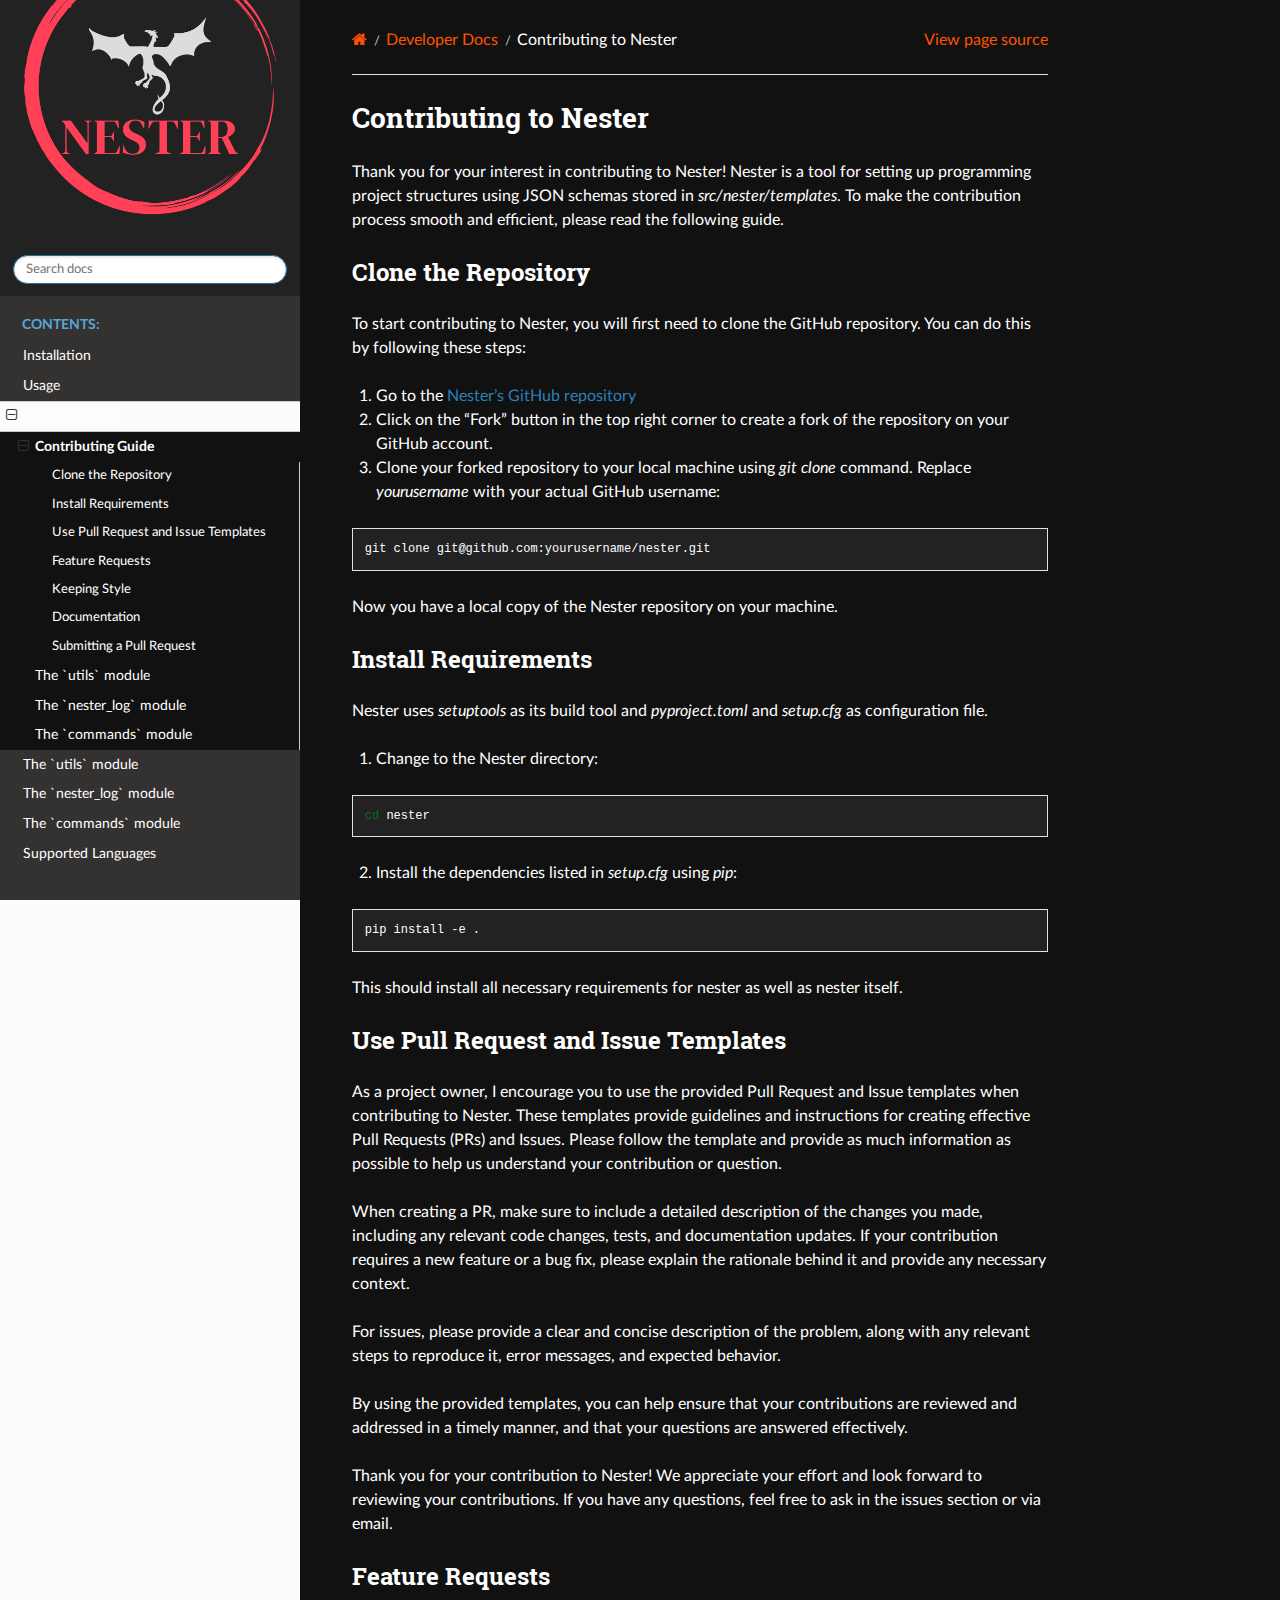
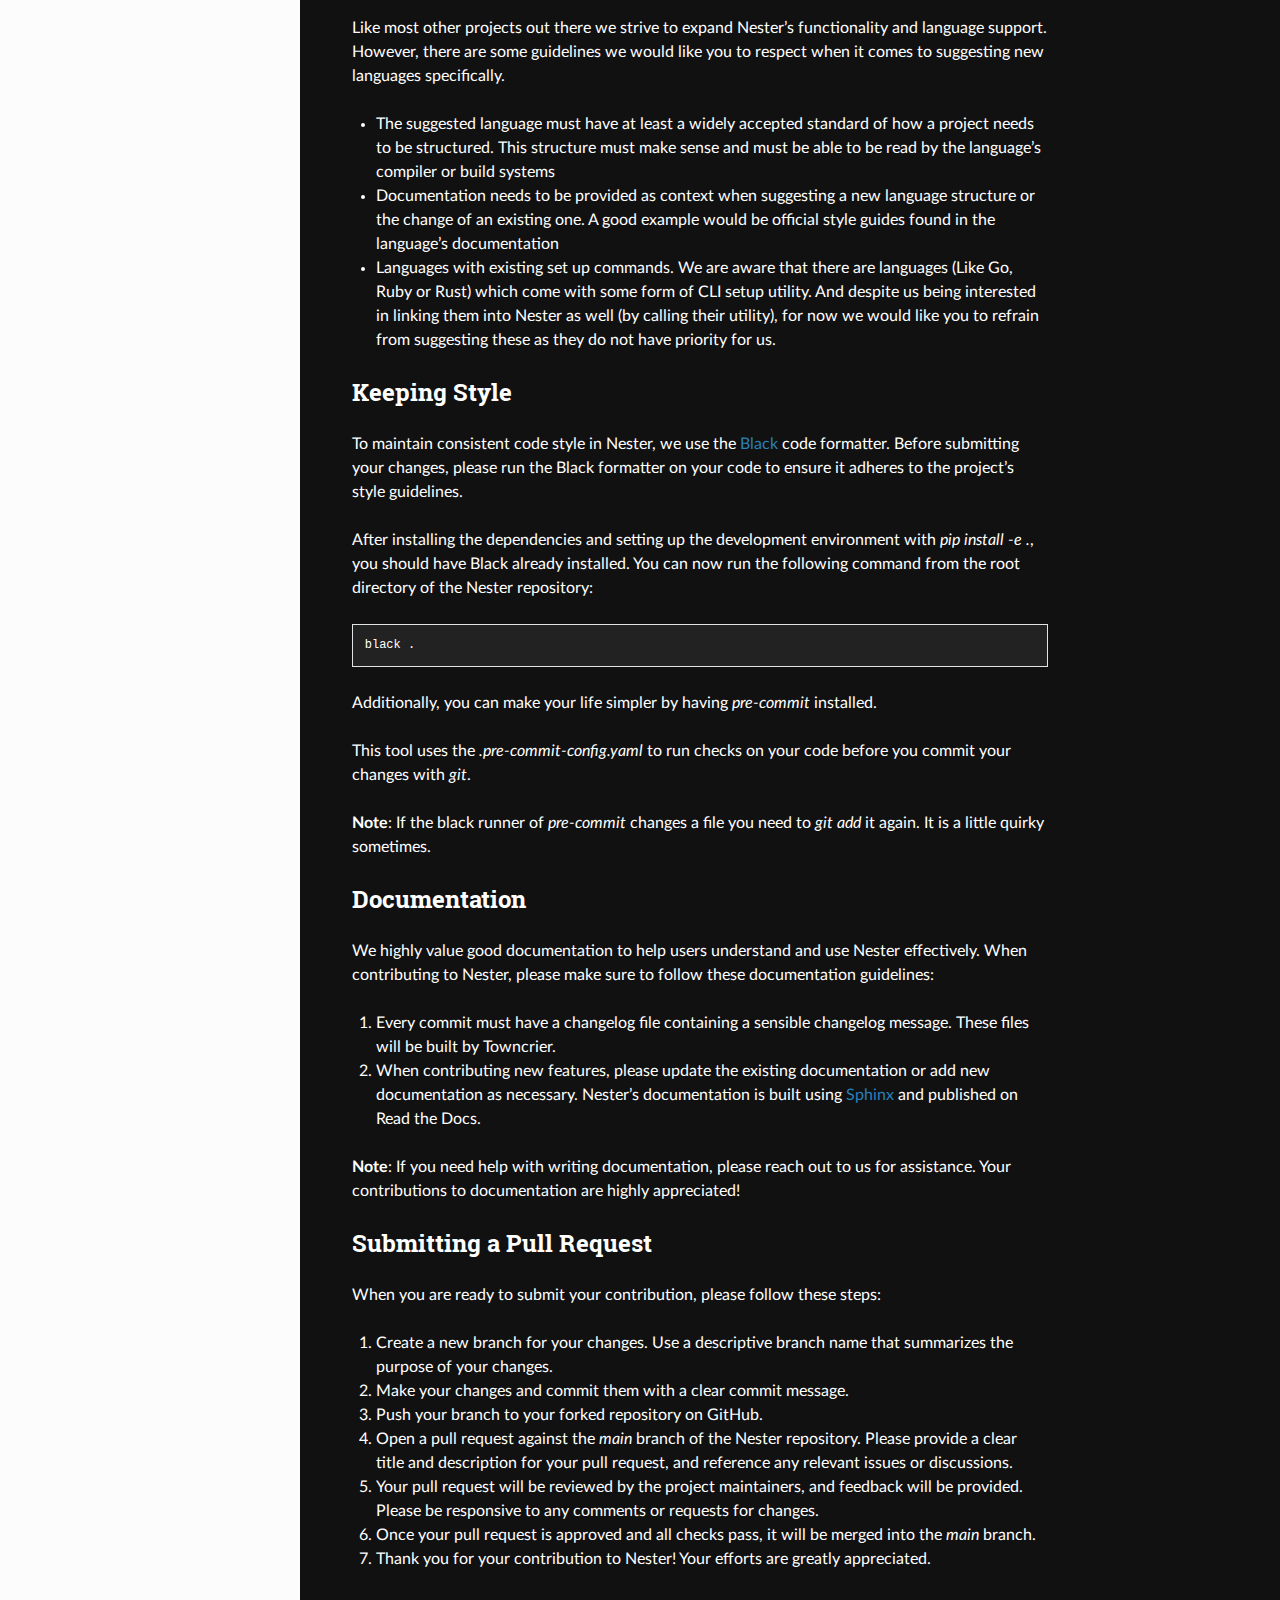
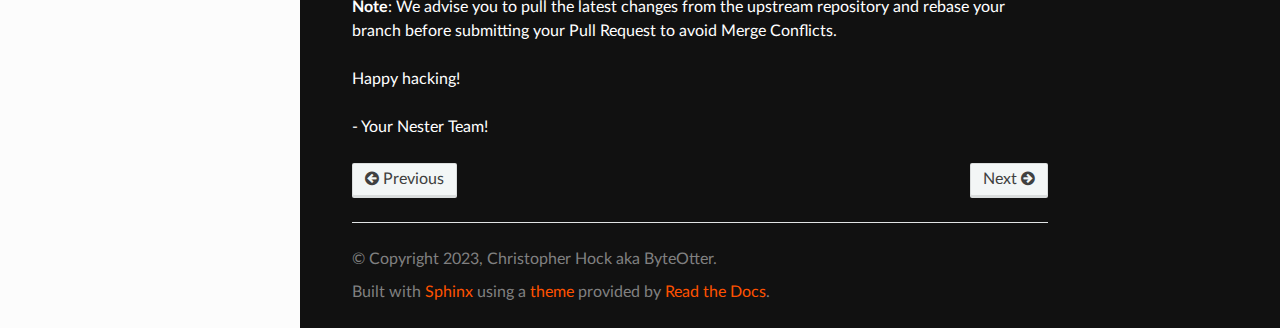
==== commit bf3d88e8: "Update installation guide with pipx" ====
--- a/docs/_build/html/contributing.html
+++ b/docs/_build/html/contributing.html
@@ -61,10 +61,12 @@
 </li>
 <li class="toctree-l2"><a class="reference internal" href="source/utils.html"> The `utils` module</a></li>
 <li class="toctree-l2"><a class="reference internal" href="source/logging.html"> The `nester_log` module</a></li>
+<li class="toctree-l2"><a class="reference internal" href="source/commands.html"> The `commands` module</a></li>
 </ul>
 </li>
 <li class="toctree-l1"><a class="reference internal" href="source/utils.html">   The `utils` module</a></li>
 <li class="toctree-l1"><a class="reference internal" href="source/logging.html">   The `nester_log` module</a></li>
+<li class="toctree-l1"><a class="reference internal" href="source/commands.html">   The `commands` module</a></li>
 <li class="toctree-l1"><a class="reference internal" href="supported_languages.html">Supported Languages</a></li>
 </ul>
 
